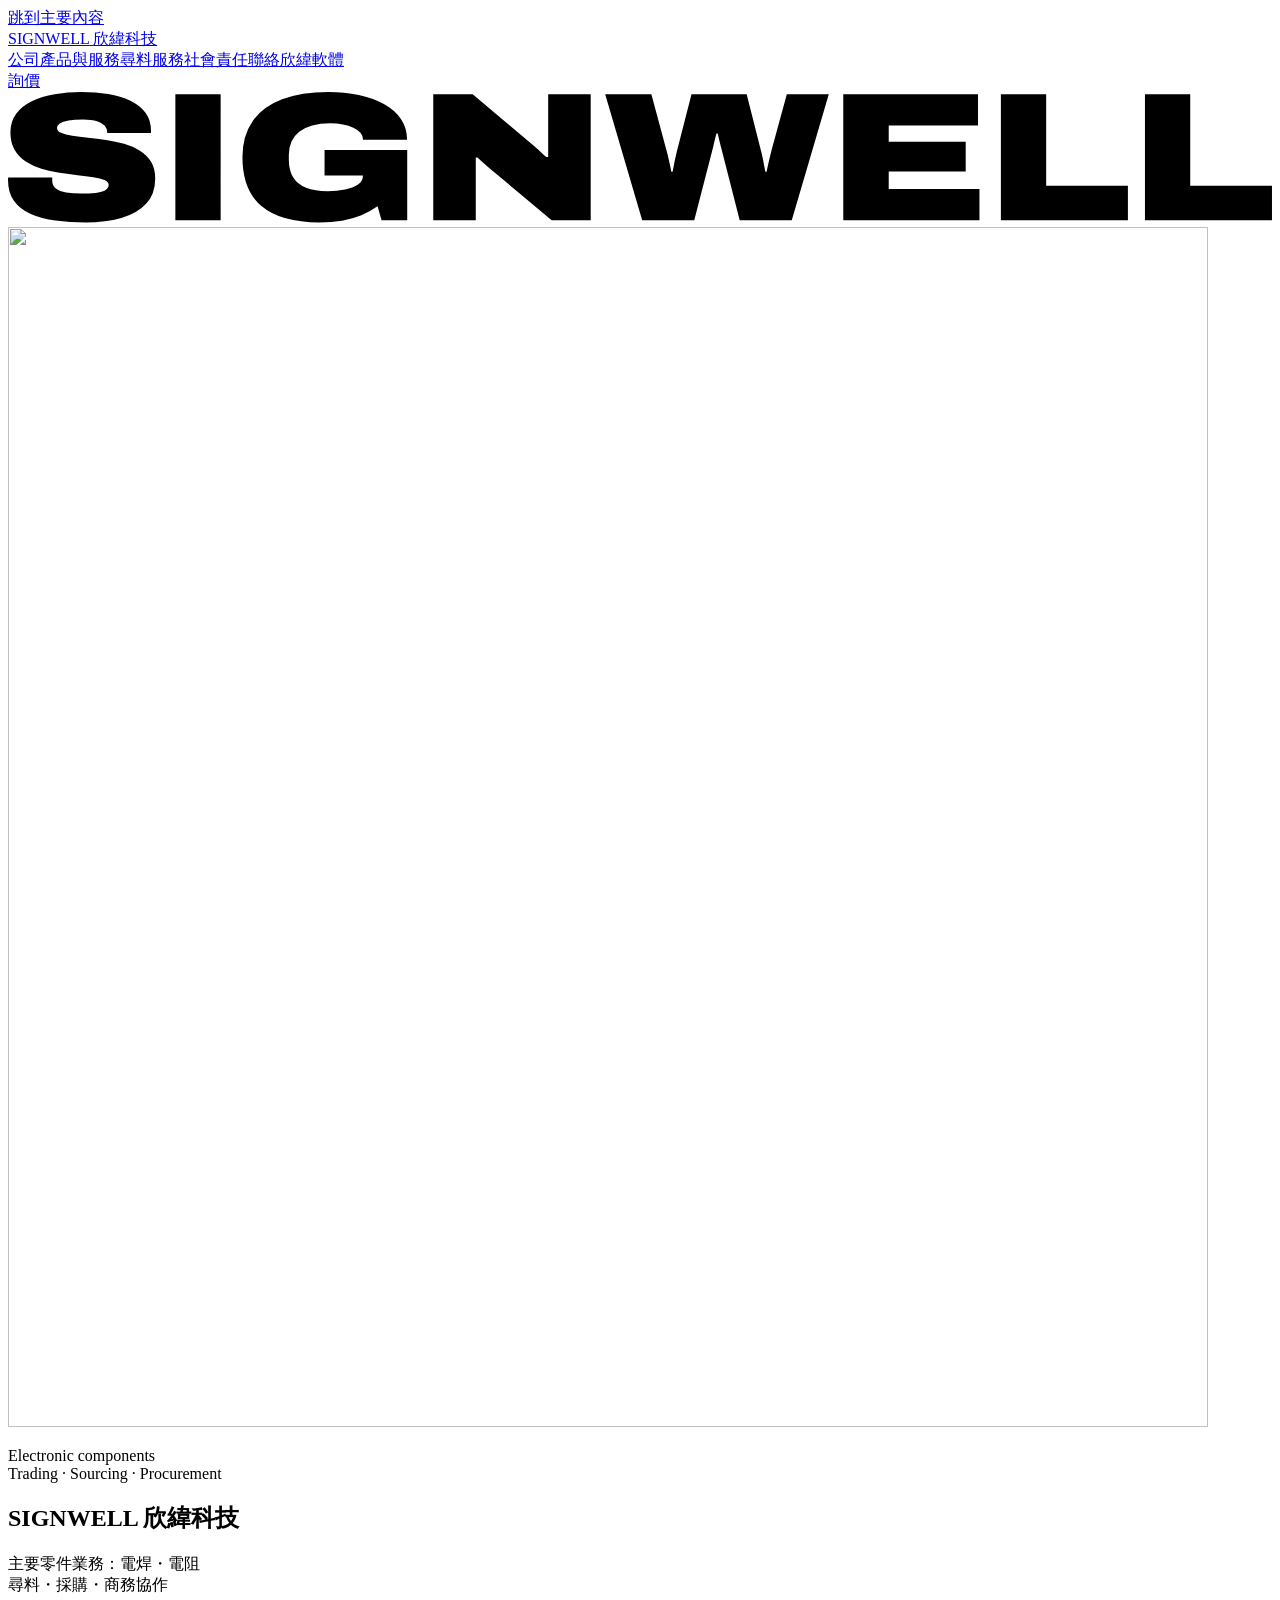
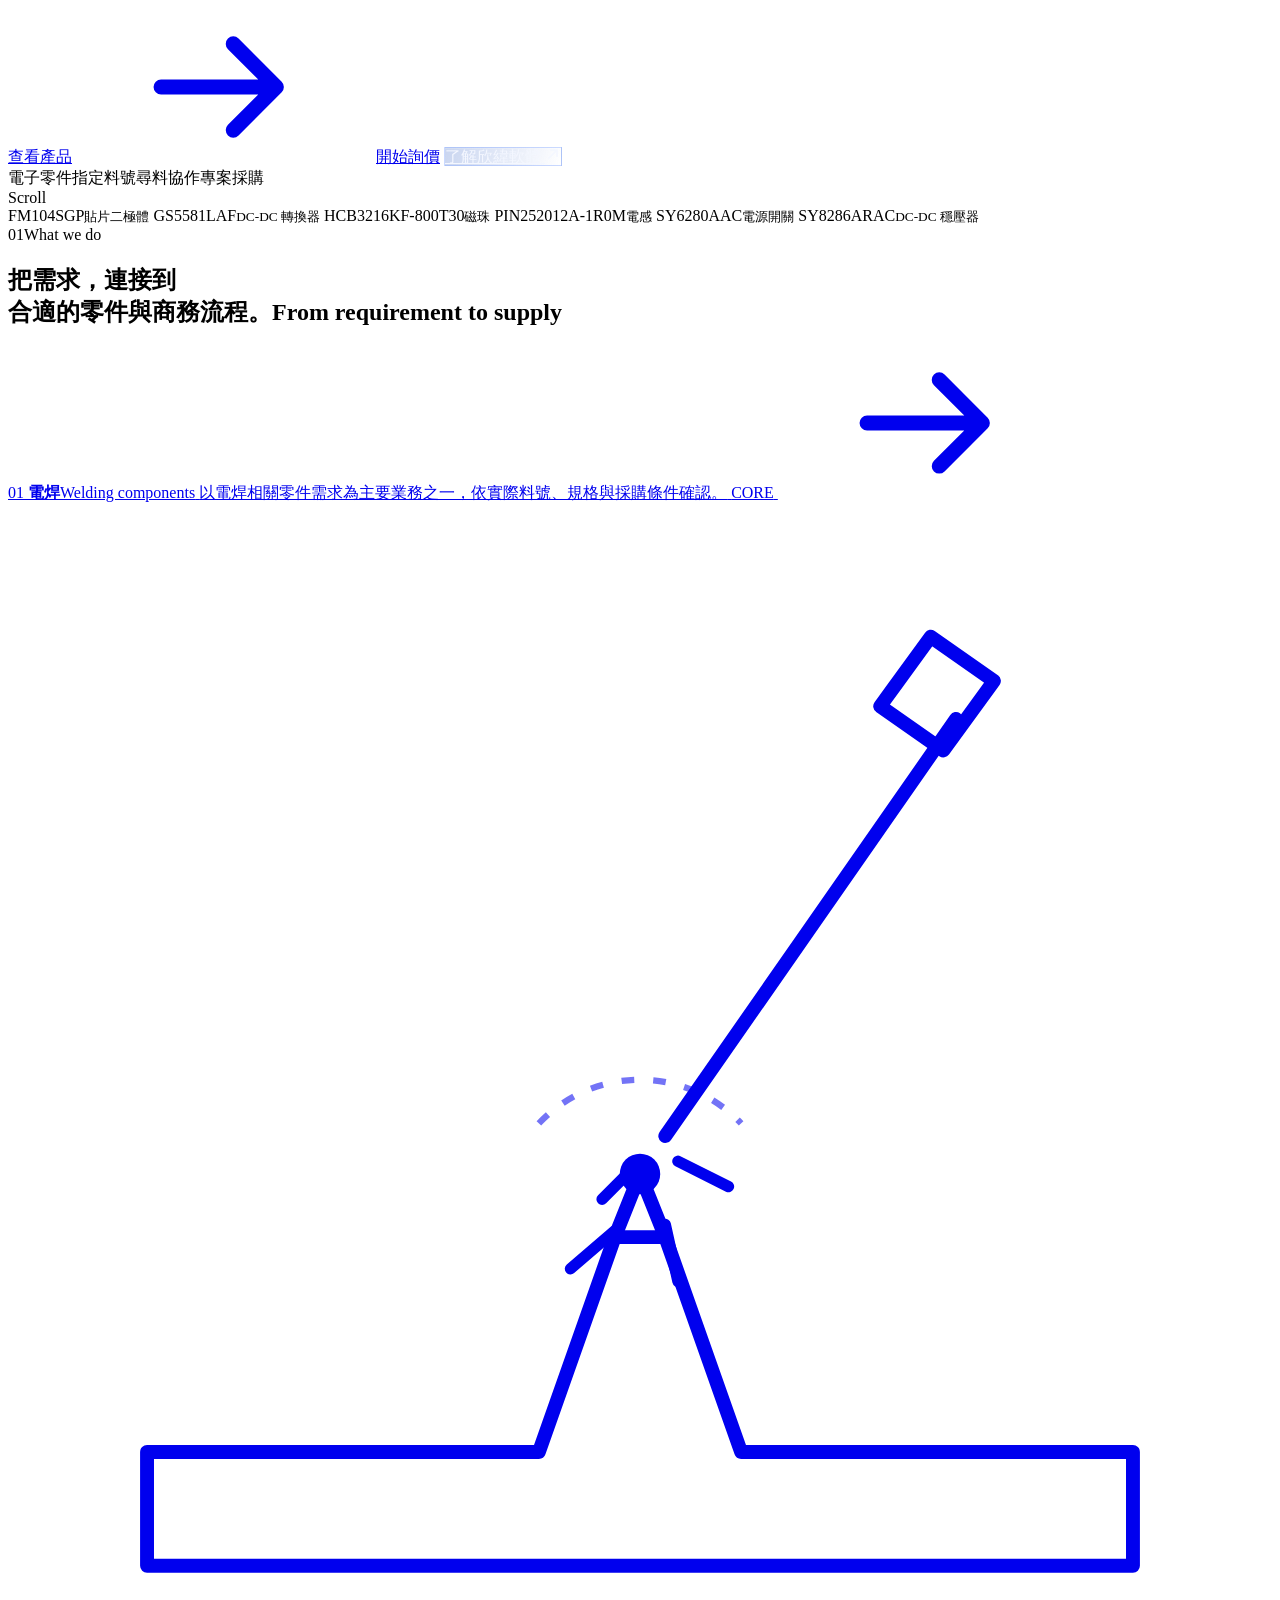
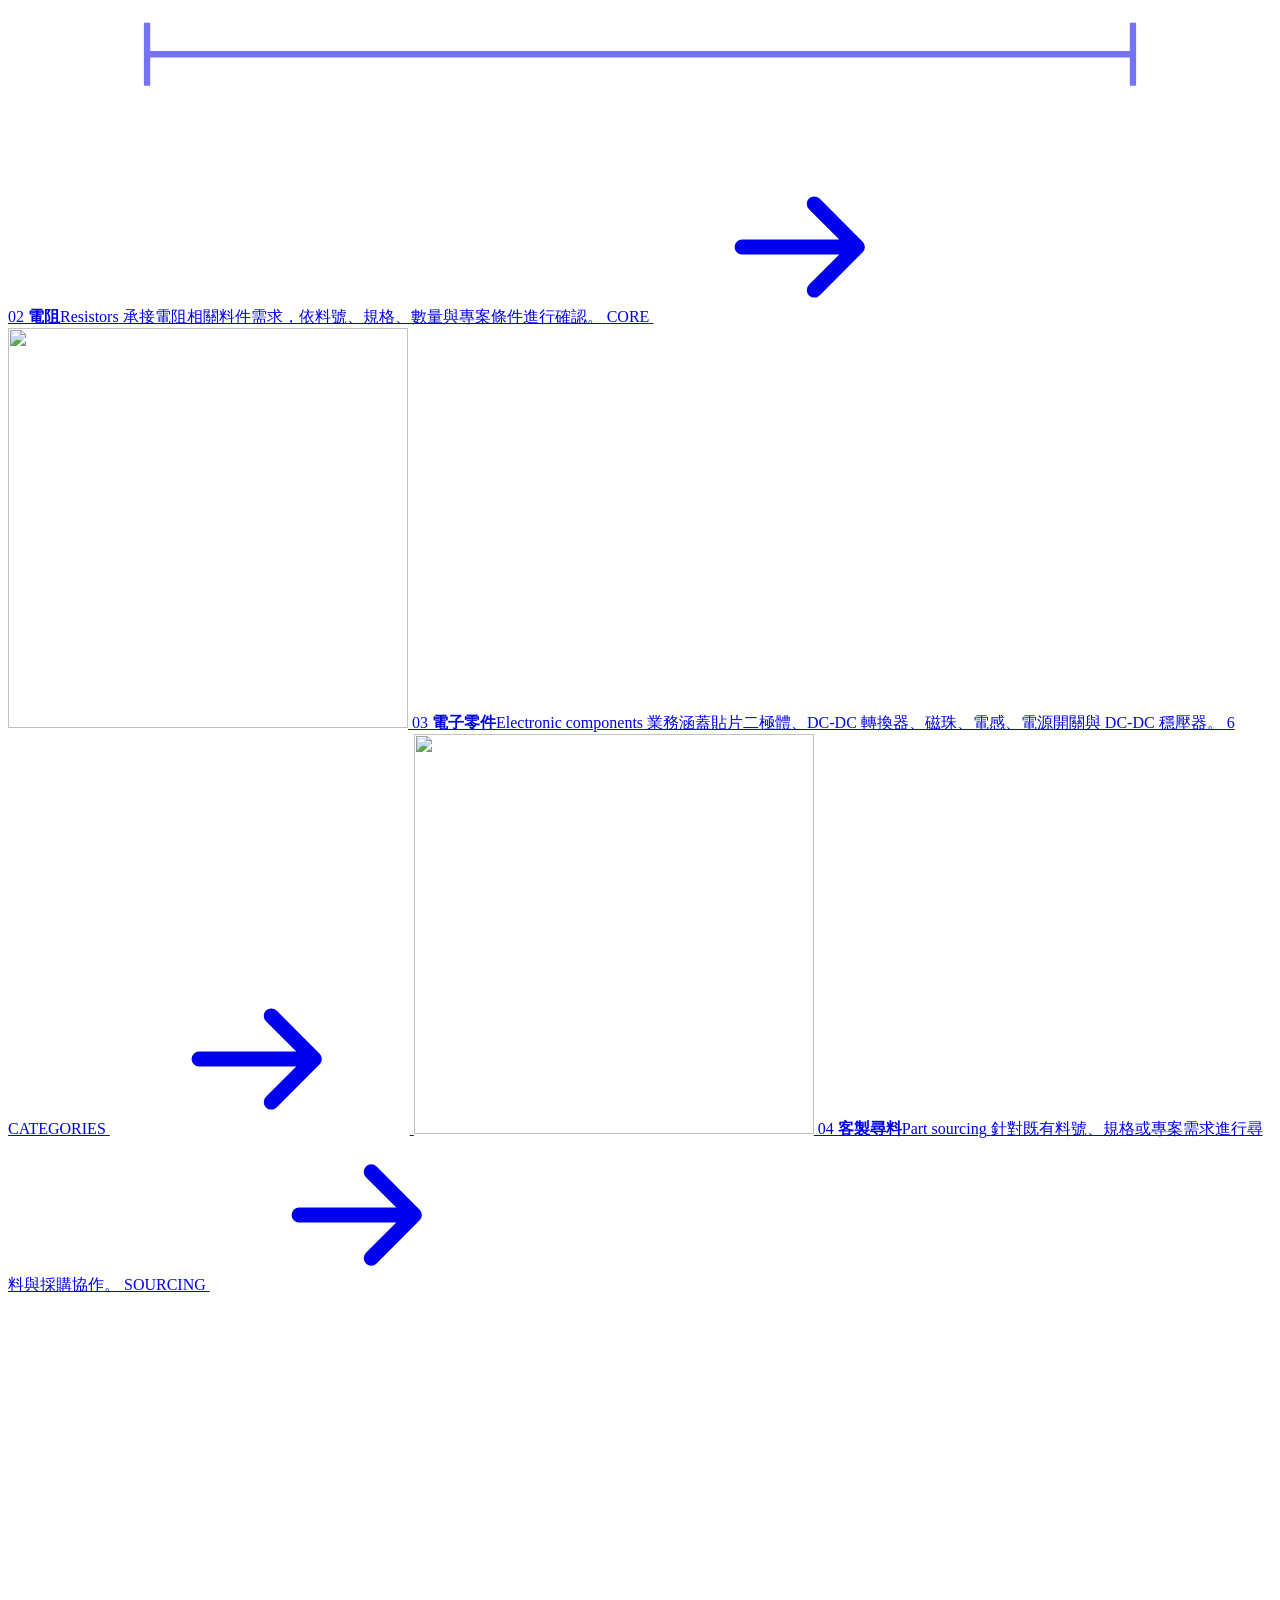
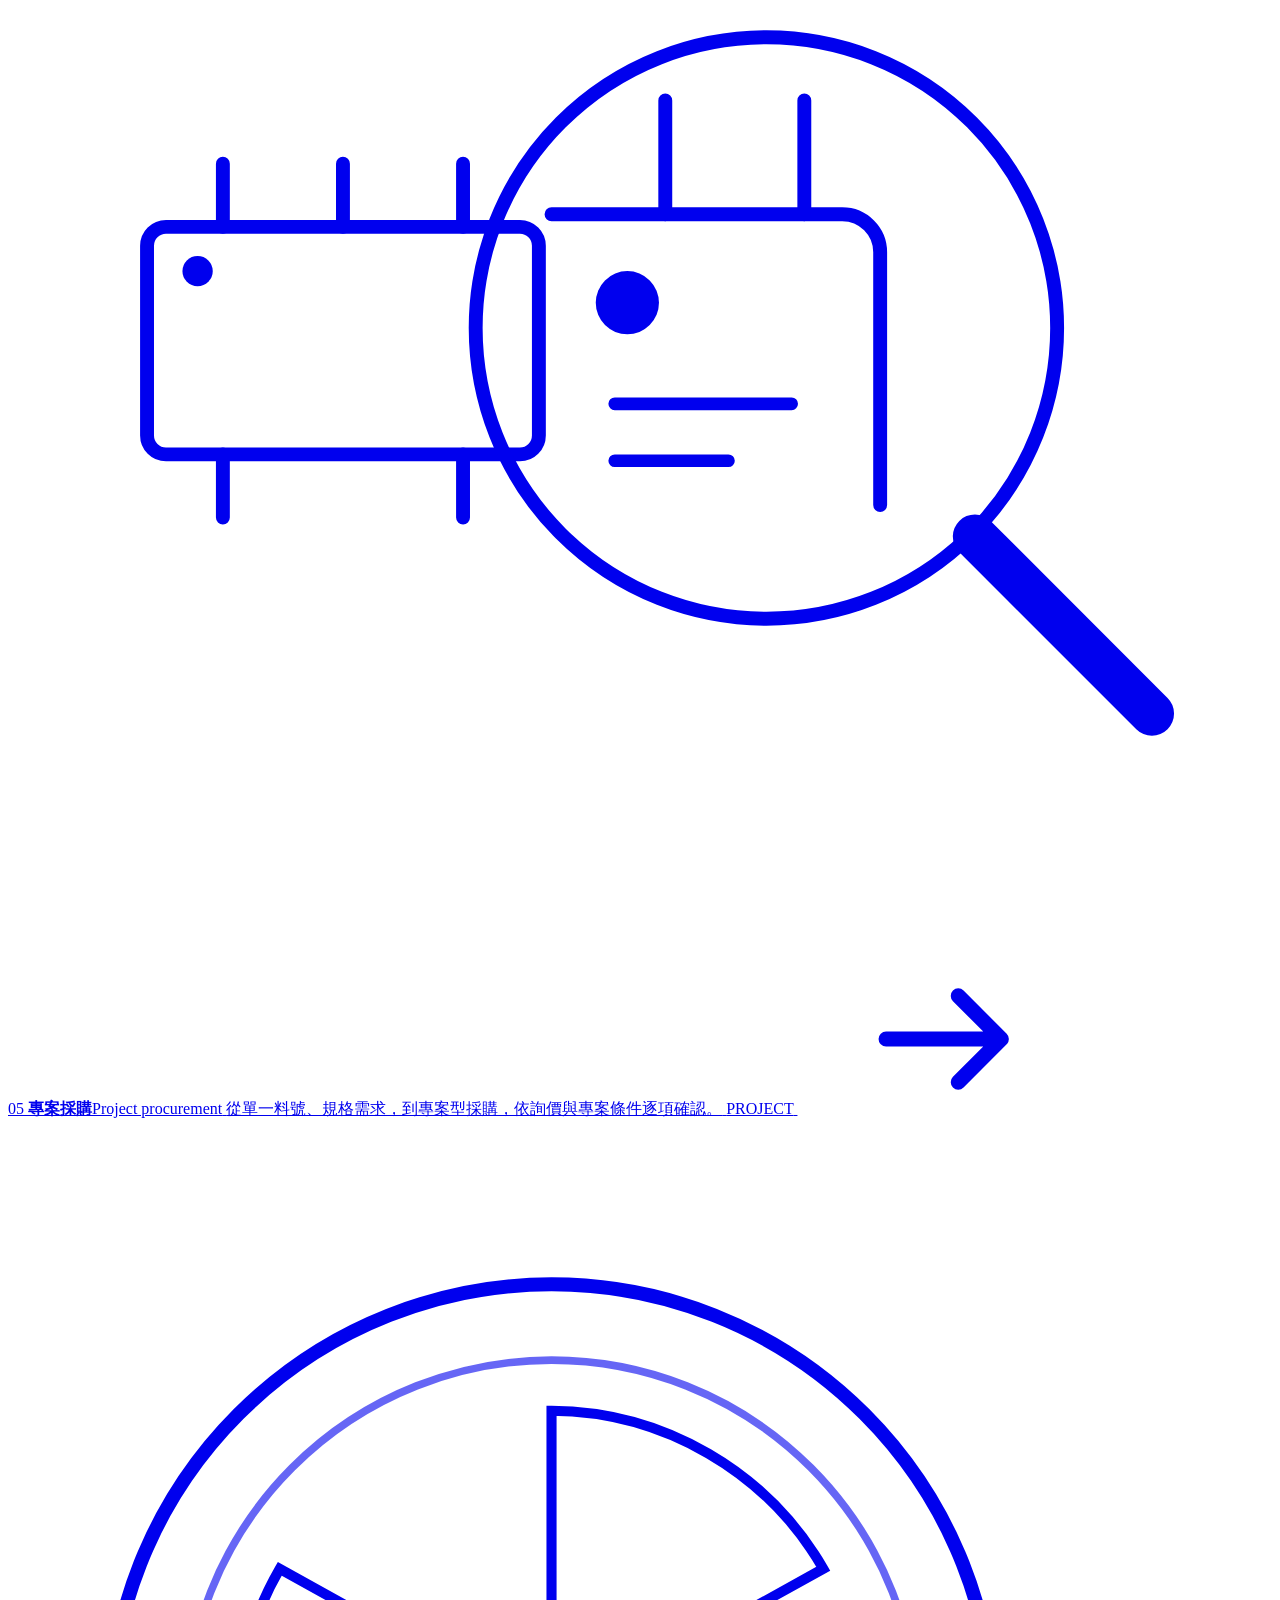
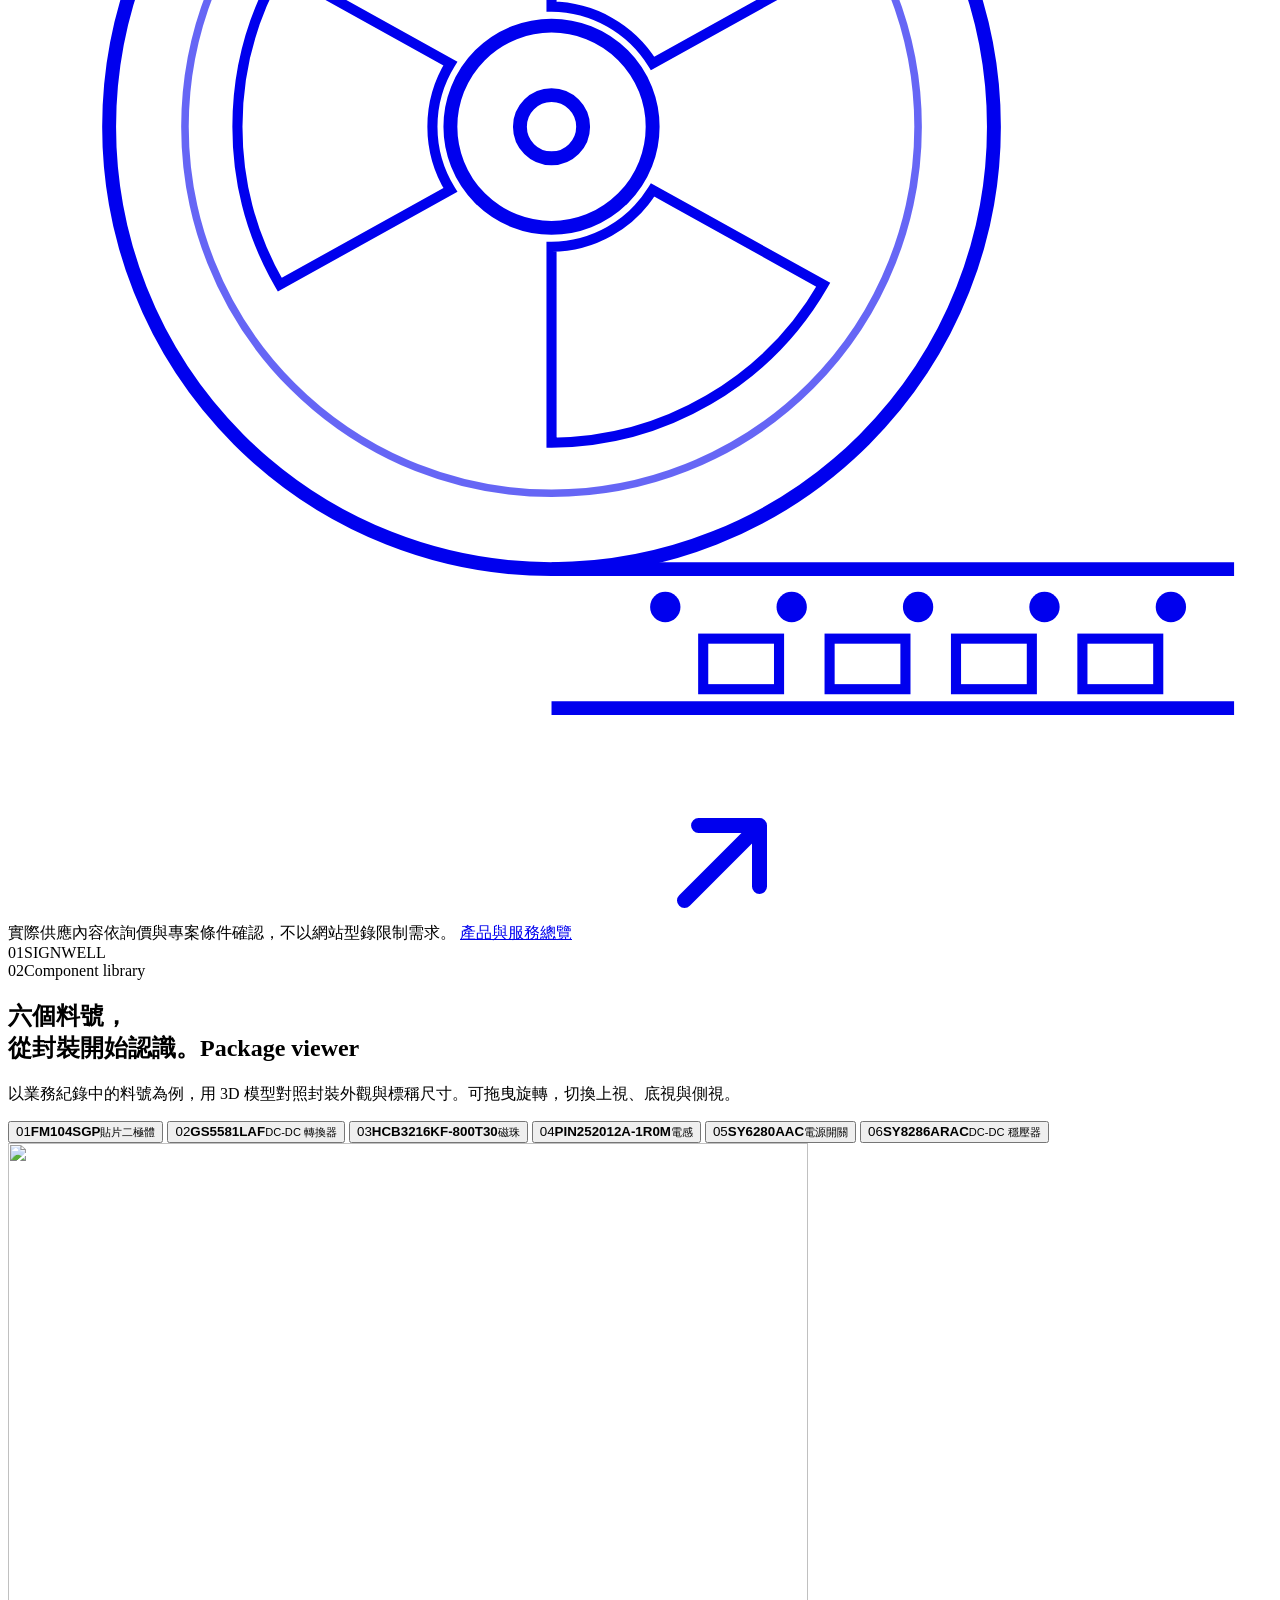
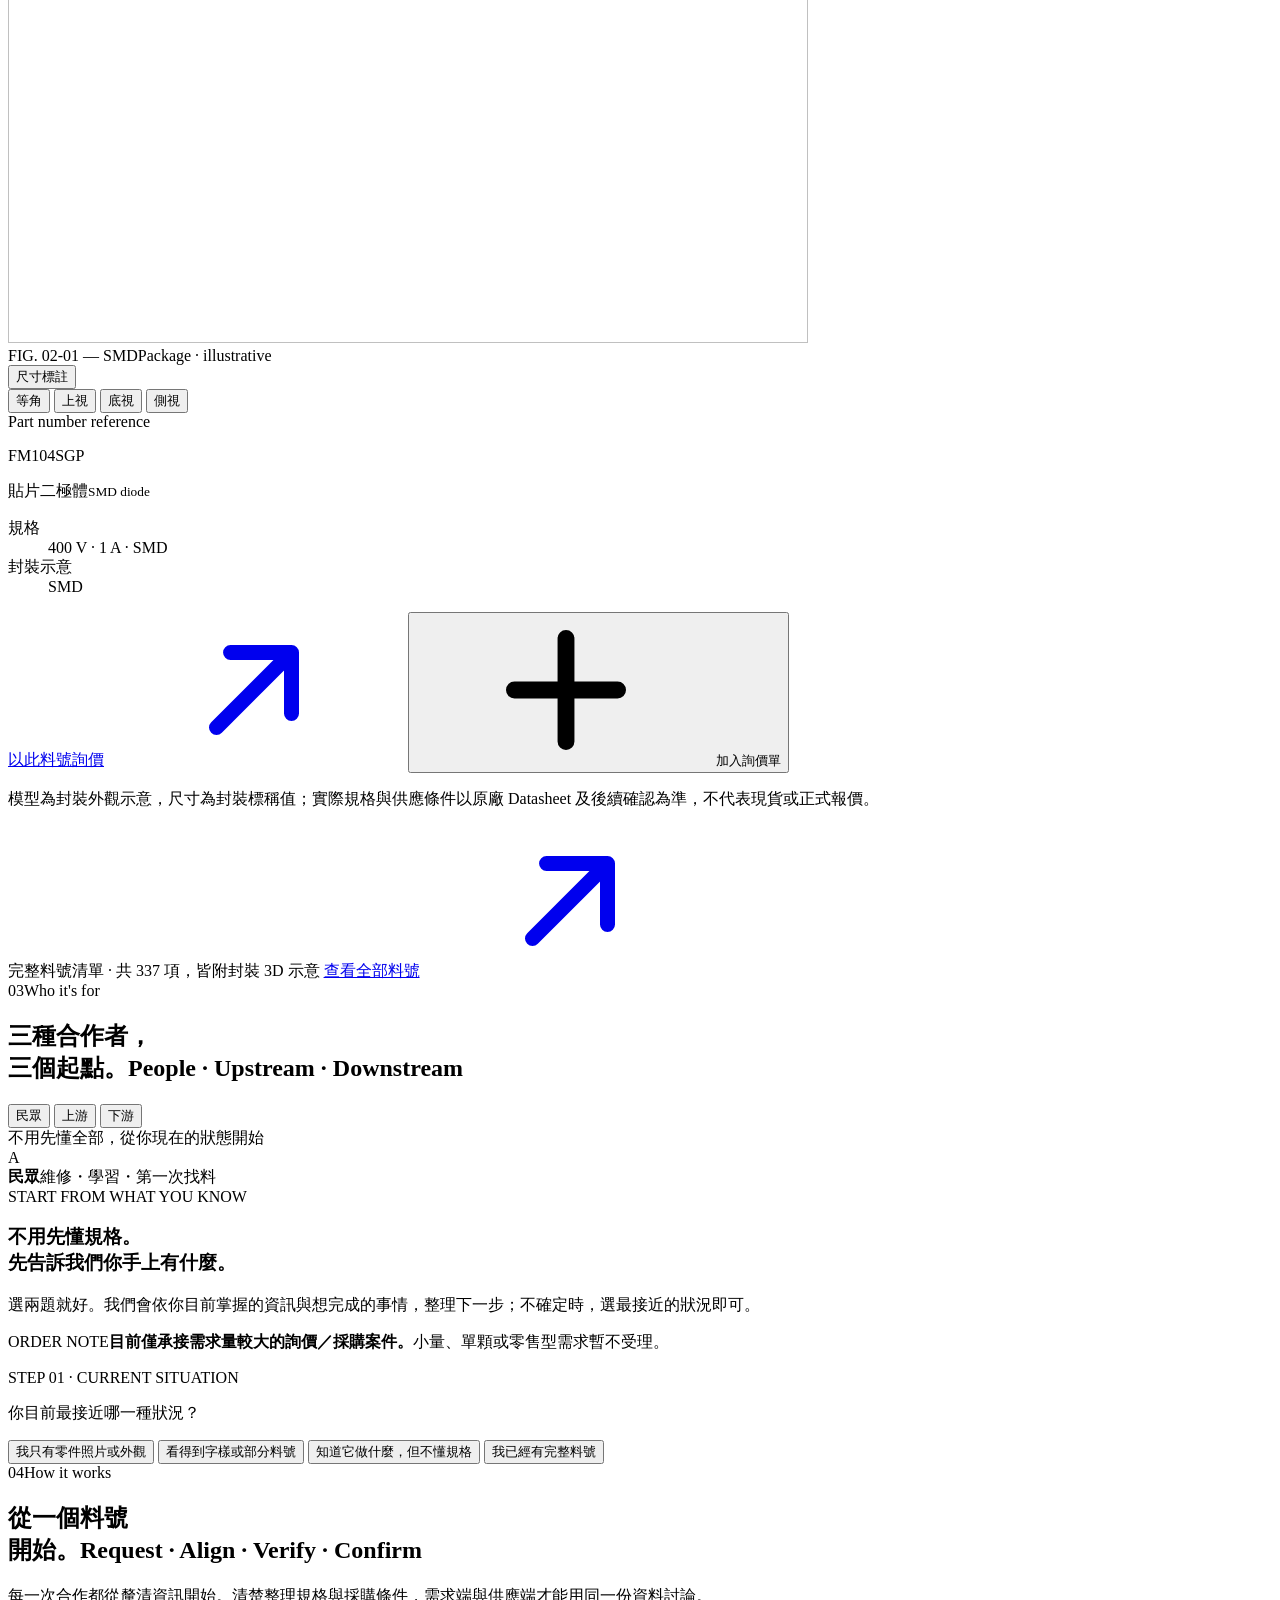
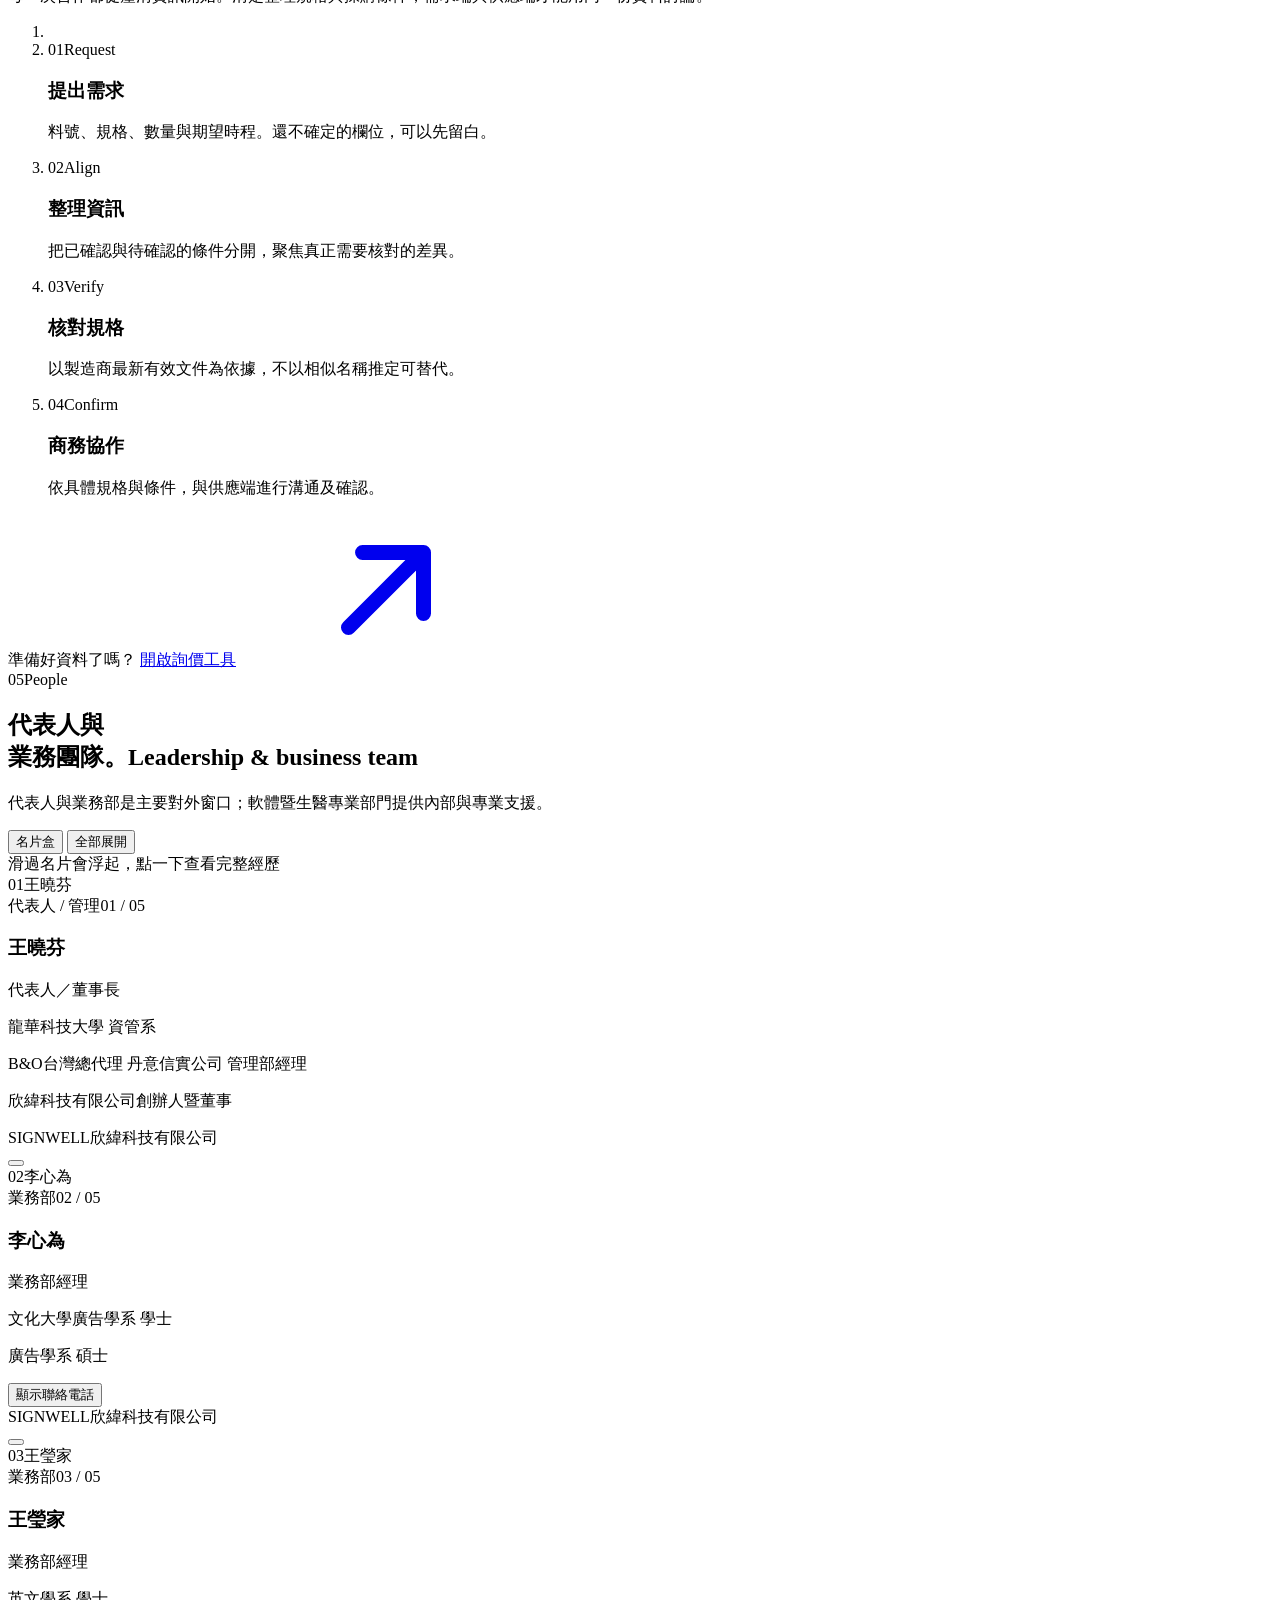
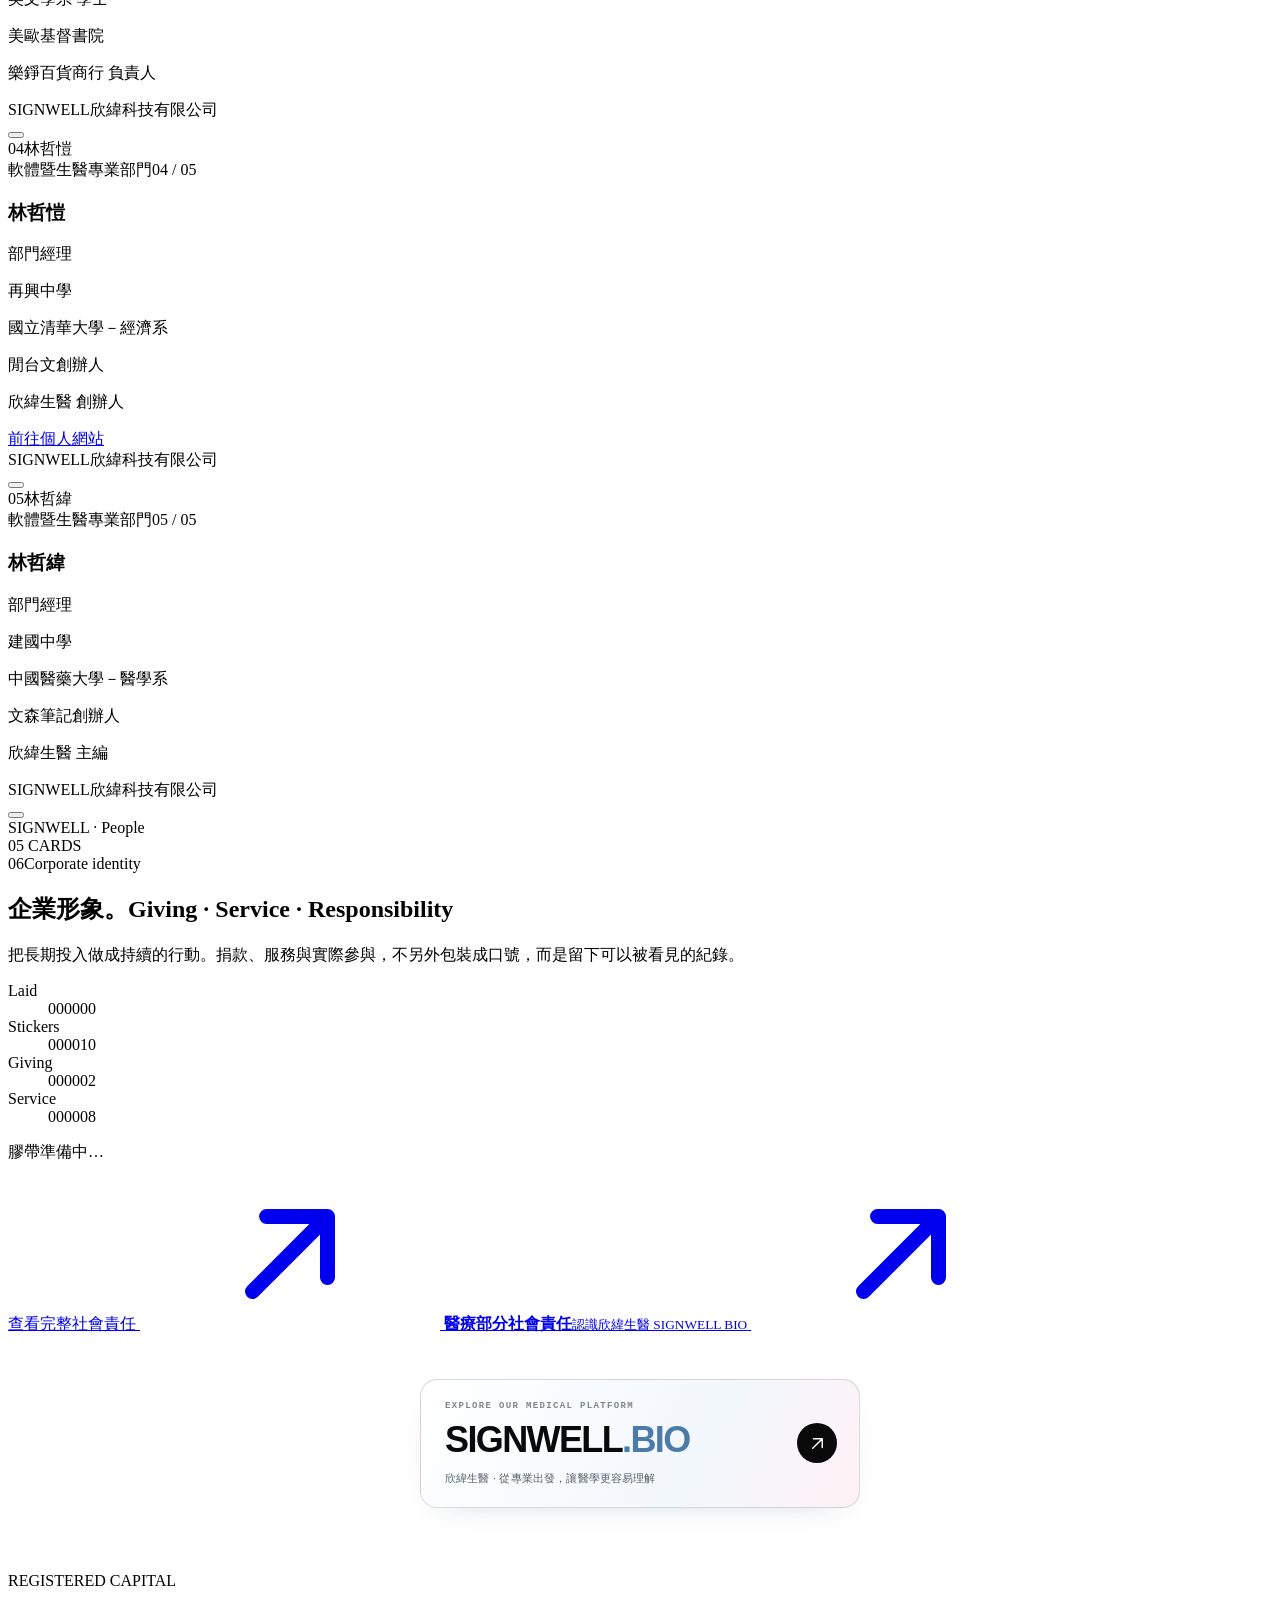
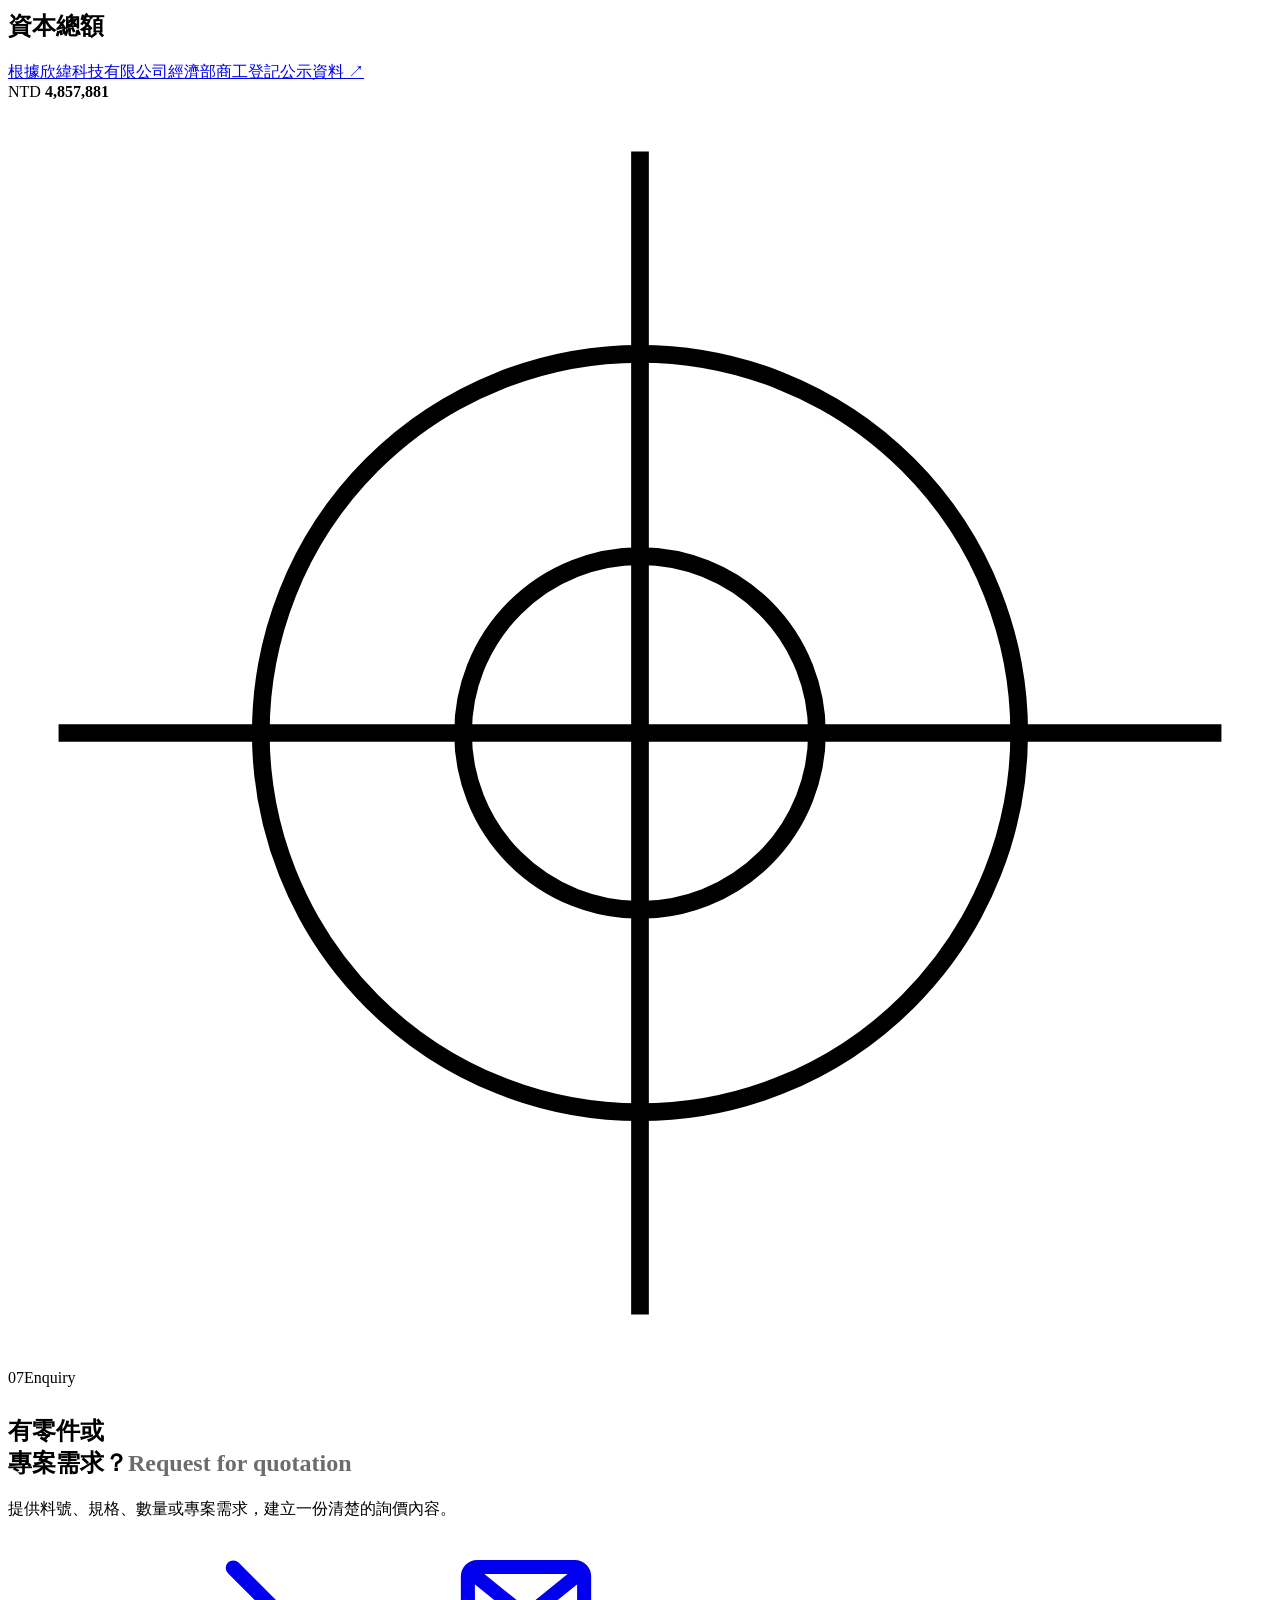
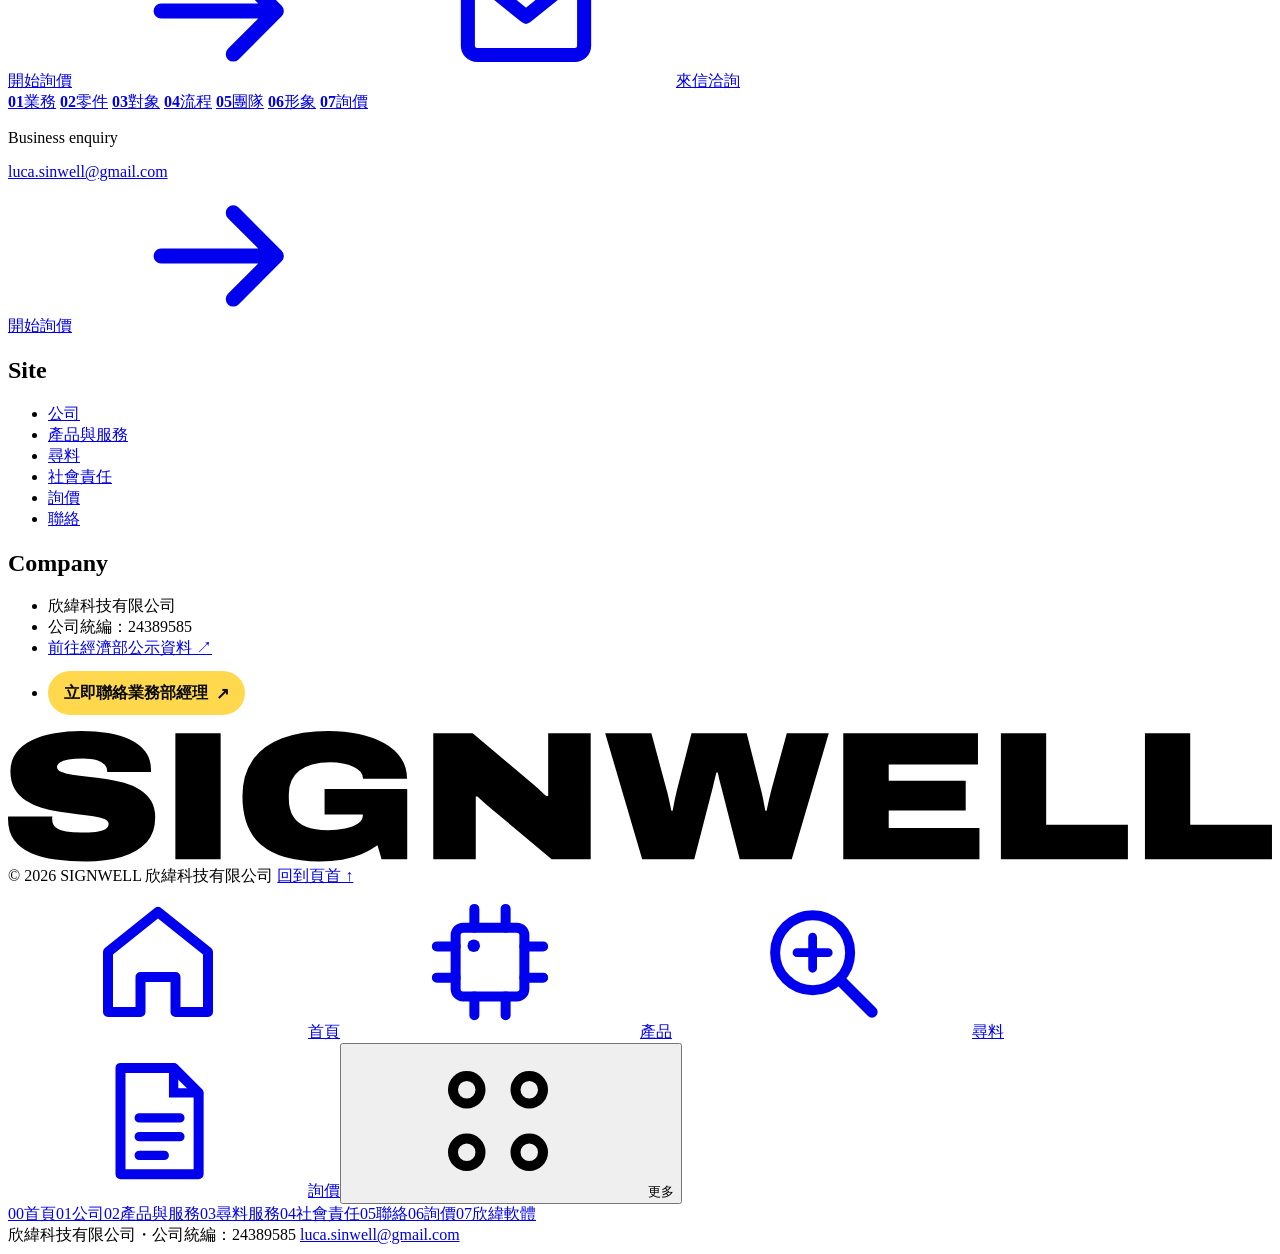
==== index.html @ b185df0b "Correct SIGNWELL.BIO portal container markup" ====
<!doctype html>
<html lang="zh-Hant" class="no-js">
<head>
<script>try{history.scrollRestoration="manual";var d=sessionStorage.getItem("sw-nav-enter"),c=sessionStorage.getItem("sw-nav-color");if(d){document.documentElement.dataset.navEnter=d;sessionStorage.removeItem("sw-nav-enter")}if(c){document.documentElement.style.setProperty("--sw-nav-color",c);document.documentElement.style.background=c;sessionStorage.removeItem("sw-nav-color")}}catch(e){}</script>
<style>html[data-nav-enter],html[data-nav-enter] body{background:var(--sw-nav-color)!important}</style>
<meta charset="utf-8">
<meta name="viewport" content="width=device-width,initial-scale=1,viewport-fit=cover">
<title>SIGNWELL 欣緯科技｜電子零件貿易・尋料・採購協作</title>
<meta name="description" content="欣緯科技 SIGNWELL — 電子零件貿易公司。主要零件業務為電焊與電阻，並提供電子零件尋料、指定料號與專案採購協作。">
<meta name="theme-color" content="#0a0a0b">
<meta name="format-detection" content="telephone=no">
<meta property="og:type" content="website">
<meta property="og:site_name" content="SIGNWELL 欣緯科技">
<meta property="og:title" content="SIGNWELL 欣緯科技｜電子零件貿易・尋料・採購協作">
<meta property="og:description" content="欣緯科技 SIGNWELL — 電子零件貿易公司。主要零件業務為電焊與電阻，並提供電子零件尋料、指定料號與專案採購協作。">
<meta property="og:locale" content="zh_TW">
<link rel="icon" href="assets/favicon.svg" type="image/svg+xml">
<link rel="preconnect" href="https://fonts.googleapis.com">
<link rel="preconnect" href="https://fonts.gstatic.com" crossorigin>
<link rel="stylesheet" href="https://fonts.googleapis.com/css2?family=Noto+Sans+TC:wght@400;500;700;900&amp;display=swap">
<link rel="preload" href="assets/fonts/archivo-var.woff" as="font" type="font/woff" crossorigin>
<link rel="stylesheet" href="assets/css/site.css?v=20261008-biointro1">
<script>document.documentElement.classList.replace('no-js','js')</script>
<script defer src="assets/js/app.js?v=20261008-rfq-bridge3"></script>
<script defer src="assets/js/belowfold.js?v=20261008-catalog1"></script>
<script defer src="assets/js/gpu-lifecycle.js?v=20261007-displayfix1"></script>
<script defer src="assets/js/service-tape.js?v=20261007-home-identity-capital5"></script>
<script type="application/ld+json">{"@context": "https://schema.org", "@type": "Organization", "name": "欣緯科技有限公司", "alternateName": "SIGNWELL", "email": "luca.sinwell@gmail.com", "taxID": "24389585", "sameAs": ["https://findbiz.nat.gov.tw/fts/company/24389585"]}</script>
<style id="software-entry-style">
body[data-page="home"] .hero-actions .btn--software{min-height:48px;gap:12px;border:1px solid rgba(136,171,255,.44);background:linear-gradient(110deg,rgba(45,92,196,.26),rgba(255,255,255,.075));color:#f4f7ff;box-shadow:inset 0 1px 0 rgba(255,255,255,.14);-webkit-backdrop-filter:blur(14px);backdrop-filter:blur(14px);transition:background .25s,border-color .25s,transform .25s}
body[data-page="home"] .hero-actions .btn--software:hover{background:rgba(58,102,209,.42);border-color:rgba(179,207,255,.8);transform:translateY(-2px)}
body[data-page="home"] .hero-actions .btn--software:focus-visible{outline:3px solid #ffd84d;outline-offset:3px}
body[data-page="home"] .hero-actions .btn--software .ico{height:16px;width:16px}
@media(max-width:860px){body[data-page="home"] .hero-actions{max-width:490px}body[data-page="home"] .hero-actions .btn--software{flex-basis:100%;justify-content:center}}
@media(prefers-reduced-motion:reduce){body[data-page="home"] .hero-actions .btn--software{transition:none}}
</style>

<style id="signwell-bio-portal-style">
/* SIGNWELL.BIO brand gateway in the open space above registered capital. */
#capital .capital-bio-portal{
  position:relative;z-index:2;
  display:flex;align-items:center;justify-content:space-between;gap:18px;
  box-sizing:border-box;width:min(440px,calc(100% - 36px));
  min-height:128px;margin:clamp(28px,3.6vw,44px) auto 0;
  padding:20px 22px 20px 24px;
  border:1px solid rgba(10,10,11,.14);border-radius:17px;
  background:linear-gradient(118deg,#fff 0%,#f2f7fc 65%,#fff1f5 100%);
  color:#0a0a0b;text-decoration:none;
  box-shadow:0 12px 35px -25px rgba(21,47,75,.34);
  transition:transform .24s ease,border-color .24s ease,box-shadow .24s ease;
}
#capital .capital-bio-copy{display:flex;min-width:0;flex-direction:column;align-items:flex-start}
#capital .capital-bio-kicker{
  font:600 9px/1.5 var(--f-mono,monospace);
  letter-spacing:.15em;color:#7d858f;
}
#capital .capital-bio-wordmark{
  display:block;margin-top:8px;
  font-family:var(--f-sans,Arial,sans-serif);
  font-size:clamp(26px,4.7vw,36px);font-stretch:125%;
  font-weight:900;line-height:1.08;letter-spacing:-.045em;white-space:nowrap;
}
#capital .capital-bio-wordmark span{color:#4d7ba9}
#capital .capital-bio-desc{
  display:block;margin-top:9px;
  font-family:var(--f-cn,sans-serif);font-size:11px;line-height:1.65;
  font-weight:500;letter-spacing:.015em;color:#57616b;
}
#capital .capital-bio-arrow{
  width:40px;height:40px;flex:0 0 40px;
  display:grid;place-items:center;
  background:#0a0a0b;color:#fff;border-radius:50%;
  transition:transform .24s ease,background .24s ease;
}
#capital .capital-bio-arrow svg{width:19px;height:19px}
#capital .capital-bio-portal:hover{transform:translateY(-2px);border-color:rgba(10,10,11,.38);box-shadow:0 18px 40px -28px rgba(21,47,75,.42)}
#capital .capital-bio-portal:hover .capital-bio-arrow{transform:translate(2px,-2px);background:#315f87}
#capital .capital-bio-portal:focus-visible{outline:3px solid #3d6bff;outline-offset:4px}
#capital .capital-band-grid{padding-top:clamp(45px,5vw,75px)}
@media(max-width:560px){
  #capital .capital-bio-portal{min-height:118px;margin-top:26px;padding:17px 16px 17px 18px;gap:9px}
  #capital .capital-bio-kicker{font-size:8px;letter-spacing:.1em}
  #capital .capital-bio-wordmark{font-size:clamp(25px,7.2vw,34px)}
  #capital .capital-bio-desc{font-size:10.5px}
  #capital .capital-bio-arrow{width:35px;height:35px;flex-basis:35px}
  #capital .capital-band-grid{padding-top:44px}
}
@media(prefers-reduced-motion:reduce){
  #capital .capital-bio-portal,#capital .capital-bio-arrow{transition:none}
}
</style>
</head>
<body data-page="home" id="top">
<svg width="0" height="0" style="position:absolute;overflow:hidden" aria-hidden="true" focusable="false">
<defs>
<symbol id="i-arrow" viewBox="0 0 16 16"><path d="M1.5 8h12.2M9.2 3.4 13.8 8l-4.6 4.6" fill="none" stroke="currentColor" stroke-width="1.6" stroke-linecap="round" stroke-linejoin="round"/></symbol>
<symbol id="i-ne" viewBox="0 0 16 16"><path d="M4 12 12 4M5.5 4H12v6.5" fill="none" stroke="currentColor" stroke-width="1.6" stroke-linecap="round" stroke-linejoin="round"/></symbol>
<symbol id="i-home" viewBox="0 0 24 24"><path d="M4 10.4 12 4l8 6.4V20h-5.2v-5.6H9.2V20H4z" fill="none" stroke="currentColor" stroke-width="1.6" stroke-linejoin="round"/></symbol>
<symbol id="i-chip" viewBox="0 0 24 24"><rect x="6.5" y="6.5" width="11" height="11" rx="1.2" fill="none" stroke="currentColor" stroke-width="1.6"/><circle cx="9.4" cy="9.4" r="1" fill="currentColor"/><path d="M9.5 3.5v3M14.5 3.5v3M9.5 17.5v3M14.5 17.5v3M3.5 9.5h3M3.5 14.5h3M17.5 9.5h3M17.5 14.5h3" stroke="currentColor" stroke-width="1.6" stroke-linecap="round"/></symbol>
<symbol id="i-loupe" viewBox="0 0 24 24"><circle cx="10.5" cy="10.5" r="6" fill="none" stroke="currentColor" stroke-width="1.6"/><path d="m15 15 5 5" stroke="currentColor" stroke-width="1.8" stroke-linecap="round"/><path d="M8 10.5h5M10.5 8v5" stroke="currentColor" stroke-width="1.4" stroke-linecap="round"/></symbol>
<symbol id="i-doc" viewBox="0 0 24 24"><path d="M6 3.5h8.5L18.5 7.5V20.5H6z" fill="none" stroke="currentColor" stroke-width="1.6" stroke-linejoin="round"/><path d="M14.5 3.5v4h4M9 11.5h6.5M9 14.5h6.5M9 17.5h4" fill="none" stroke="currentColor" stroke-width="1.5" stroke-linecap="round"/></symbol>
<symbol id="i-grid" viewBox="0 0 24 24"><circle cx="7" cy="7" r="2.2" fill="none" stroke="currentColor" stroke-width="1.6"/><circle cx="17" cy="7" r="2.2" fill="none" stroke="currentColor" stroke-width="1.6"/><circle cx="7" cy="17" r="2.2" fill="none" stroke="currentColor" stroke-width="1.6"/><circle cx="17" cy="17" r="2.2" fill="none" stroke="currentColor" stroke-width="1.6"/></symbol>
<symbol id="i-close" viewBox="0 0 16 16"><path d="m3 3 10 10M13 3 3 13" stroke="currentColor" stroke-width="1.8" stroke-linecap="round"/></symbol>
<symbol id="i-plus" viewBox="0 0 16 16"><path d="M8 2.5v11M2.5 8h11" stroke="currentColor" stroke-width="1.8" stroke-linecap="round"/></symbol>
<symbol id="i-check" viewBox="0 0 16 16"><path d="m2.8 8.4 3.4 3.3 7-7.4" fill="none" stroke="currentColor" stroke-width="1.9" stroke-linecap="round" stroke-linejoin="round"/></symbol>
<symbol id="i-copy" viewBox="0 0 16 16"><rect x="5" y="5" width="8.5" height="8.5" rx="1" fill="none" stroke="currentColor" stroke-width="1.5"/><path d="M3 10.5V3.2c0-.4.3-.7.7-.7H11" fill="none" stroke="currentColor" stroke-width="1.5" stroke-linecap="round"/></symbol>
<symbol id="i-mail" viewBox="0 0 16 16"><rect x="1.8" y="3.3" width="12.4" height="9.4" rx="1" fill="none" stroke="currentColor" stroke-width="1.5"/><path d="m2.3 4 5.7 4.6L13.7 4" fill="none" stroke="currentColor" stroke-width="1.5" stroke-linejoin="round"/></symbol>
<symbol id="i-drag" viewBox="0 0 16 16"><path d="M8 1.8v12.4M1.8 8h12.4M5.6 3.8 8 1.4l2.4 2.4M5.6 12.2 8 14.6l2.4-2.4M3.8 5.6 1.4 8l2.4 2.4M12.2 5.6 14.6 8l-2.4 2.4" fill="none" stroke="currentColor" stroke-width="1.3" stroke-linecap="round" stroke-linejoin="round"/></symbol>
<symbol id="i-trash" viewBox="0 0 16 16"><path d="M3 4.5h10M6.5 4.5V3h3v1.5M4.5 4.5l.6 8.6c0 .5.4.9.9.9h4c.5 0 .9-.4.9-.9l.6-8.6" fill="none" stroke="currentColor" stroke-width="1.4" stroke-linecap="round" stroke-linejoin="round"/></symbol>
<symbol id="i-cube" viewBox="0 0 16 16"><path d="M8 1.6 14 4.8v6.4L8 14.4 2 11.2V4.8zM2 4.8l6 3.2 6-3.2M8 8v6.4" fill="none" stroke="currentColor" stroke-width="1.35" stroke-linejoin="round"/></symbol>
</defs>
</svg>
<a class="skip-link" href="#main">跳到主要內容</a>
<header class="site-header" data-header data-tone="dark">
  <a class="brand" href="index.html" aria-label="SIGNWELL 欣緯科技 首頁">
    <span class="brand-mark" aria-hidden="true"></span>
    <span class="brand-word">SIGNWELL</span>
    <span class="brand-cn">欣緯科技</span>
  </a>
  <nav class="nav-glass seg lg" aria-label="主要導覽" data-seg="nav">
    <a class="seg-item" href="company.html" data-seg-item>公司</a><a class="seg-item" href="products.html" data-seg-item>產品與服務</a><a class="seg-item" href="sourcing.html" data-seg-item>尋料服務</a><a class="seg-item" href="social-responsibility.html" data-seg-item>社會責任</a><a class="seg-item" href="contact.html" data-seg-item>聯絡</a><a class="seg-item" href="software.html?v=20261009-faq-compact" data-seg-item>欣緯軟體</a>
  </nav>
  <div class="header-actions">
    <a class="cta-rfq" href="rfq.html">詢價<span class="count-badge" data-rfq-count data-empty="true" aria-label="詢價單項目數"></span></a>
  </div>
</header>
<svg width="0" height="0" style="position:absolute;overflow:hidden" aria-hidden="true" focusable="false">
  <defs>
    <symbol id="art-weld" viewBox="0 0 200 200">
      <g fill="none" stroke="currentColor" stroke-width="2.2" stroke-linejoin="round" stroke-linecap="round">
        <path d="M22 150h62l12-34h8l12 34h62v18H22z"/>
        <path d="M96 116l4-10 4 10"/>
        <path d="M150 34l-46 66"/>
        <path d="M156 28l-10 -7-8 11 10 7z"/>
        <path d="M100 104l-6 6m12-6 8 4m-10 6 2 9m-10-8-7 6" stroke-width="1.8"/>
      </g>
      <g fill="none" stroke="currentColor" stroke-width="1" opacity=".55">
        <path d="M22 182h156M22 177v10M178 177v10"/>
        <path d="M84 98a22 22 0 0 1 32 0" stroke-dasharray="2 3"/>
      </g>
      <circle cx="100" cy="106" r="3.2" fill="currentColor"/>
    </symbol>
    <symbol id="art-loupe" viewBox="0 0 200 200">
      <g fill="none" stroke="currentColor" stroke-width="2.2" stroke-linejoin="round" stroke-linecap="round">
        <rect x="22" y="84" width="62" height="36" rx="3"/>
        <path d="M34 84v-10M53 84v-10M72 84v-10M34 120v10M72 120v10"/>
        <circle cx="120" cy="100" r="46"/>
        <path d="M153 133l28 28" stroke-width="7"/>
        <path d="M86 82h46a6 6 0 0 1 6 6v40"/>
        <path d="M104 82V64M126 82V64"/>
      </g>
      <circle cx="30" cy="91" r="2.4" fill="currentColor"/>
      <circle cx="98" cy="96" r="5" fill="currentColor"/>
      <path d="M96 112h28M96 121h18" stroke="currentColor" stroke-width="2" stroke-linecap="round"/>
    </symbol>
    <symbol id="art-reel" viewBox="0 0 200 200">
      <g fill="none" stroke="currentColor" stroke-width="2.2">
        <circle cx="86" cy="96" r="70"/>
        <circle cx="86" cy="96" r="58" stroke-width="1.2" opacity=".6"/>
        <circle cx="86" cy="96" r="16"/>
        <circle cx="86" cy="96" r="5"/>
        <path d="M86 46a50 50 0 0 1 43 25l-27 15a19 19 0 0 0-16-9z" stroke-width="1.6"/>
        <path d="M43 121a50 50 0 0 1 0-50l27 15a19 19 0 0 0 0 20z" stroke-width="1.6"/>
        <path d="M129 121a50 50 0 0 1-43 25v-31a19 19 0 0 0 16-9z" stroke-width="1.6"/>
        <path d="M86 166h108M86 188h108"/>
      </g>
      <g fill="currentColor">
        <circle cx="104" cy="172" r="2.4"/><circle cx="124" cy="172" r="2.4"/><circle cx="144" cy="172" r="2.4"/><circle cx="164" cy="172" r="2.4"/><circle cx="184" cy="172" r="2.4"/>
      </g>
      <g fill="none" stroke="currentColor" stroke-width="1.6">
        <rect x="110" y="177" width="12" height="8"/><rect x="130" y="177" width="12" height="8"/><rect x="150" y="177" width="12" height="8"/><rect x="170" y="177" width="12" height="8"/>
      </g>
    </symbol>
  </defs>
</svg>

<main id="main">

<!-- ============================== HERO ============================== -->
<section class="hero" data-tone="dark" aria-labelledby="hero-title">
  <div class="hero-stage" data-hero3d>
    <svg class="hero-wordmark" viewBox="43 -700 6896 712" aria-hidden="true" focusable="false"><path d="M468 12Q379 12 302.0 1.5Q225 -9 167.0 -34.5Q109 -60 76.0 -105.5Q43 -151 43 -220Q43 -222 43.0 -225.5Q43 -229 44 -233H285Q284 -229 284.0 -225.5Q284 -222 284 -219Q284 -189 304.0 -173.0Q324 -157 360.0 -151.5Q396 -146 443 -146Q462 -146 482.5 -146.5Q503 -147 522.5 -149.5Q542 -152 557.5 -157.0Q573 -162 582.5 -170.5Q592 -179 592 -192Q592 -210 569.5 -220.0Q547 -230 508.5 -235.5Q470 -241 422.5 -246.0Q375 -251 324.0 -259.0Q273 -267 225.5 -281.5Q178 -296 139.5 -321.0Q101 -346 78.5 -385.0Q56 -424 56 -480Q56 -540 87.5 -582.0Q119 -624 173.0 -650.0Q227 -676 297.0 -688.0Q367 -700 443 -700Q521 -700 589.5 -688.5Q658 -677 710.5 -652.0Q763 -627 793.0 -586.5Q823 -546 823 -488V-476H584V-480Q584 -500 571.0 -515.5Q558 -531 529.0 -540.5Q500 -550 453 -550Q405 -550 373.0 -544.0Q341 -538 325.5 -527.5Q310 -517 310 -505Q310 -487 332.5 -477.0Q355 -467 393.5 -461.5Q432 -456 479.5 -451.0Q527 -446 578.0 -438.5Q629 -431 676.5 -417.5Q724 -404 762.5 -380.0Q801 -356 823.5 -319.0Q846 -282 846 -228Q846 -143 796.5 -90.0Q747 -37 661.5 -12.5Q576 12 468 12Z M956.0 0V-688H1203.0V0Z M1741.0 12Q1532.0 12 1427.0 -76.0Q1322.0 -164 1322.0 -344Q1322.0 -462 1377.5 -541.0Q1433.0 -620 1538.0 -660.0Q1643.0 -700 1791.0 -700Q1879.0 -700 1956.5 -683.5Q2034.0 -667 2093.5 -634.5Q2153.0 -602 2186.5 -553.0Q2220.0 -504 2220.0 -439H1980.0Q1980.0 -460 1966.0 -477.0Q1952.0 -494 1927.0 -505.5Q1902.0 -517 1870.0 -523.0Q1838.0 -529 1802.0 -529Q1745.0 -529 1702.5 -517.5Q1660.0 -506 1631.5 -483.5Q1603.0 -461 1589.0 -429.0Q1575.0 -397 1575.0 -356V-332Q1575.0 -273 1598.5 -234.5Q1622.0 -196 1669.0 -177.5Q1716.0 -159 1787.0 -159Q1838.0 -159 1882.0 -168.0Q1926.0 -177 1952.5 -195.5Q1979.0 -214 1979.0 -240V-244H1770.0V-384H2221.0V0H2081.0L2059.0 -76Q2019.0 -47 1971.0 -27.0Q1923.0 -7 1866.0 2.5Q1809.0 12 1741.0 12Z M2363.0 0V-688H2578.0L2918.0 -401Q2924.0 -396 2935.0 -386.0Q2946.0 -376 2958.0 -365.0Q2970.0 -354 2980.0 -345H2990.0Q2990.0 -359 2990.0 -382.5Q2990.0 -406 2990.0 -428V-688H3222.0V0H3009.0L2686.0 -271Q2665.0 -288 2641.5 -309.0Q2618.0 -330 2604.0 -343H2595.0Q2595.0 -329 2595.0 -303.5Q2595.0 -278 2595.0 -252V0Z M3503.0 0 3301.0 -688H3553.0L3635.0 -383Q3642.0 -359 3647.0 -336.0Q3652.0 -313 3656.0 -294.5Q3660.0 -276 3662.0 -265H3669.0Q3671.0 -276 3674.0 -291.0Q3677.0 -306 3680.0 -322.0Q3683.0 -338 3687.0 -354.0Q3691.0 -370 3694.0 -383L3772.0 -688H4073.0L4150.0 -383Q4155.0 -365 4159.5 -343.5Q4164.0 -322 4168.0 -301.0Q4172.0 -280 4175.0 -265H4182.0Q4184.0 -277 4187.5 -292.0Q4191.0 -307 4194.5 -323.0Q4198.0 -339 4202.0 -354.5Q4206.0 -370 4209.0 -383L4292.0 -688H4521.0L4319.0 0H4035.0L3936.0 -387Q3932.0 -404 3927.5 -421.0Q3923.0 -438 3920.0 -452.0Q3917.0 -466 3915.0 -474H3908.0Q3905.0 -462 3901.0 -446.0Q3897.0 -430 3893.5 -414.5Q3890.0 -399 3887.0 -387L3787.0 0Z M4600.0 0V-688H5335.0V-517H4848.0V-428H5268.0V-266H4848.0V-171H5343.0V0Z M5460.0 0V-688H5707.0V-189H6153.0V0Z M6246.0 0V-688H6493.0V-189H6939.0V0Z"/></svg>
    <img class="hero-fallback" src="assets/img/hero-wire.svg" alt="" width="1200" height="1200" loading="eager" decoding="async">
  </div>
  <div class="hero-ui wrap">
    <div class="hero-meta">
      <p class="hero-meta-r label">Electronic components<br>Trading · Sourcing · Procurement</p>
    </div>
    <div></div>
    <div>
      <div class="hero-bottom">
        <h1 class="hero-title rv" id="hero-title"><span class="sr-only">SIGNWELL </span>欣緯科技</h1>
        <div class="hero-side">
          <p class="hero-lead rv" style="--d:1">主要零件業務：電焊・電阻<br>尋料・採購・商務協作</p>
          <div class="hero-actions rv" style="--d:2">
            <a class="btn btn--yellow" href="products.html">查看產品<svg class="ico" aria-hidden="true"><use href="#i-arrow"/></svg></a>
            <a class="btn btn--glass lg" href="rfq.html">開始詢價</a>
            <a class="btn btn--software" href="software.html?v=20261009-faq-compact" aria-label="了解欣緯軟體，探索部門作品及互動介紹">了解欣緯軟體 <svg class="ico" aria-hidden="true"><use href="#i-ne"/></svg></a>
          </div>
        </div>
      </div>
      <div class="hero-foot rv" style="--d:3">
        <div class="hero-caps" aria-label="主要能力">
          <span class="tag">電子零件</span><span class="tag">指定料號</span><span class="tag">尋料協作</span><span class="tag">專案採購</span>
        </div>
        <span class="scroll-cue label"><i aria-hidden="true"></i>Scroll</span>
      </div>
    </div>
  </div>
</section>

<div class="tape" aria-hidden="true" data-tone="light" data-surface="yellow">
  <div class="tape-track" data-tape>
    <span class="pocket"><span class="mono">FM104SGP</span><small>貼片二極體</small></span>
    <span class="pocket"><span class="mono">GS5581LAF</span><small>DC-DC 轉換器</small></span>
    <span class="pocket"><span class="mono">HCB3216KF-800T30</span><small>磁珠</small></span>
    <span class="pocket"><span class="mono">PIN252012A-1R0M</span><small>電感</small></span>
    <span class="pocket"><span class="mono">SY6280AAC</span><small>電源開關</small></span>
    <span class="pocket"><span class="mono">SY8286ARAC</span><small>DC-DC 穩壓器</small></span>
  </div>
</div>

<!-- ============================== 01 BUSINESS ============================== -->
<section class="section s-paper" id="business" data-tone="light" data-rail="01" data-rail-label="業務">
  <div class="wrap">
    <header class="sec-head">
      <div class="sec-index"><span class="mono">01</span><span class="label">What we do</span></div>
      <div class="sec-body">
        <h2 class="t-h2 lines" data-lines>把需求，連接到<br>合適的零件與商務流程。<span class="t-en">From requirement to supply</span></h2>
      </div>
    </header>

    <div class="svc-list" data-svc-list>
      <a class="svc rv" href="products.html#welding" data-accent="yellow" data-preview="weld" data-preview-tone="yellow" data-preview-label="Welding components">
        <span class="svc-num">01</span>
        <span class="svc-title"><strong>電焊</strong><span class="svc-en">Welding components</span></span>
        <span class="svc-desc">以電焊相關零件需求為主要業務之一，依實際料號、規格與採購條件確認。</span>
        <span class="tag">CORE</span>
        <span class="svc-arrow" aria-hidden="true"><svg><use href="#i-arrow"/></svg></span>
        <span class="svc-thumb" aria-hidden="true"><svg viewBox="0 0 200 200"><use href="#art-weld"/></svg></span>
      </a>
      <a class="svc rv" href="products.html#resistors" data-accent="blue" data-preview="img:assets/img/parts/axial.webp" data-preview-tone="blue" data-preview-label="Resistors">
        <span class="svc-num">02</span>
        <span class="svc-title"><strong>電阻</strong><span class="svc-en">Resistors</span></span>
        <span class="svc-desc">承接電阻相關料件需求，依料號、規格、數量與專案條件進行確認。</span>
        <span class="tag">CORE</span>
        <span class="svc-arrow" aria-hidden="true"><svg><use href="#i-arrow"/></svg></span>
        <span class="svc-thumb" aria-hidden="true"><img src="assets/img/parts/axial.webp" alt="" width="400" height="400" loading="lazy" decoding="async" fetchpriority="low"></span>
      </a>
      <a class="svc rv" href="products.html#part-records" data-accent="mist" data-preview="img:assets/img/parts/qfn3x3-20.webp" data-preview-tone="mist" data-preview-label="Electronic components">
        <span class="svc-num">03</span>
        <span class="svc-title"><strong>電子零件</strong><span class="svc-en">Electronic components</span></span>
        <span class="svc-desc">業務涵蓋貼片二極體、DC-DC 轉換器、磁珠、電感、電源開關與 DC-DC 穩壓器。</span>
        <span class="tag">6 CATEGORIES</span>
        <span class="svc-arrow" aria-hidden="true"><svg><use href="#i-arrow"/></svg></span>
        <span class="svc-thumb" aria-hidden="true"><img src="assets/img/parts/qfn3x3-20.webp" alt="" width="400" height="400" loading="lazy" decoding="async" fetchpriority="low"></span>
      </a>
      <a class="svc rv" href="sourcing.html" data-accent="pink" data-preview="loupe" data-preview-tone="pink" data-preview-label="Part sourcing">
        <span class="svc-num">04</span>
        <span class="svc-title"><strong>客製尋料</strong><span class="svc-en">Part sourcing</span></span>
        <span class="svc-desc">針對既有料號、規格或專案需求進行尋料與採購協作。</span>
        <span class="tag">SOURCING</span>
        <span class="svc-arrow" aria-hidden="true"><svg><use href="#i-arrow"/></svg></span>
        <span class="svc-thumb" aria-hidden="true"><svg viewBox="0 0 200 200"><use href="#art-loupe"/></svg></span>
      </a>
      <a class="svc rv" href="products.html#project" data-accent="ink" data-preview="reel" data-preview-tone="ink" data-preview-label="Project procurement">
        <span class="svc-num">05</span>
        <span class="svc-title"><strong>專案採購</strong><span class="svc-en">Project procurement</span></span>
        <span class="svc-desc">從單一料號、規格需求，到專案型採購，依詢價與專案條件逐項確認。</span>
        <span class="tag">PROJECT</span>
        <span class="svc-arrow" aria-hidden="true"><svg><use href="#i-arrow"/></svg></span>
        <span class="svc-thumb" aria-hidden="true"><svg viewBox="0 0 200 200"><use href="#art-reel"/></svg></span>
      </a>
    </div>
    <div class="svc-foot rv">
      <span>實際供應內容依詢價與專案條件確認，不以網站型錄限制需求。</span>
      <a class="arrow-link" href="products.html">產品與服務總覽<svg class="ico" aria-hidden="true"><use href="#i-ne"/></svg></a>
    </div>
  </div>
  <div class="preview" data-preview-card aria-hidden="true"><div class="preview-card"><span class="mono"><span data-preview-num>01</span><span>SIGNWELL</span></span><div class="preview-art" data-preview-art></div><span class="label" data-preview-label></span></div></div>
</section>

<!-- ============================== 02 COMPONENT LIBRARY ============================== -->
<section class="section s-mist" id="library" data-tone="light" data-rail="02" data-rail-label="零件">
  <div class="wrap">
    <header class="sec-head">
      <div class="sec-index"><span class="mono">02</span><span class="label">Component library</span></div>
      <div class="sec-body">
        <h2 class="t-h2 lines" data-lines>六個料號，<br>從封裝開始認識。<span class="t-en">Package viewer</span></h2>
        <p class="t-lead rv">以業務紀錄中的料號為例，用 3D 模型對照封裝外觀與標稱尺寸。可拖曳旋轉，切換上視、底視與側視。</p>
      </div>
    </header>

    <div class="lib rv" data-lib>
      <div class="lib-list" role="group" aria-label="選擇料號">
        <button class="lib-item" type="button" aria-pressed="true" data-lib-item data-part="FM104SGP" data-pkg="smd-diode" data-pkg-label="SMD" data-cat="貼片二極體" data-cat-en="SMD diode" data-spec="400 V · 1 A · SMD" data-href="rfq.html?part=FM104SGP&amp;spec=400%20V%20%C2%B7%201%20A%20%C2%B7%20SMD"><span class="mono">01</span><strong>FM104SGP</strong><small>貼片二極體</small></button>
        <button class="lib-item" type="button" aria-pressed="false" data-lib-item data-part="GS5581LAF" data-pkg="sot23-5" data-pkg-label="SOT-25" data-cat="DC-DC 轉換器" data-cat-en="DC-DC converter" data-spec="1 A · SOT-25" data-href="rfq.html?part=GS5581LAF&amp;spec=1%20A%20%C2%B7%20SOT-25"><span class="mono">02</span><strong>GS5581LAF</strong><small>DC-DC 轉換器</small></button>
        <button class="lib-item" type="button" aria-pressed="false" data-lib-item data-part="HCB3216KF-800T30" data-pkg="3216" data-pkg-label="3216" data-cat="磁珠" data-cat-en="Chip bead" data-spec="80 Ω · 3216 · 3 A" data-href="rfq.html?part=HCB3216KF-800T30&amp;spec=80%20%CE%A9%20%C2%B7%203216%20%C2%B7%203%20A"><span class="mono">03</span><strong>HCB3216KF-800T30</strong><small>磁珠</small></button>
        <button class="lib-item" type="button" aria-pressed="false" data-lib-item data-part="PIN252012A-1R0M" data-pkg="2520" data-pkg-label="2520" data-cat="電感" data-cat-en="Choke" data-spec="1.0 µH" data-href="rfq.html?part=PIN252012A-1R0M&amp;spec=1.0%20%C2%B5H"><span class="mono">04</span><strong>PIN252012A-1R0M</strong><small>電感</small></button>
        <button class="lib-item" type="button" aria-pressed="false" data-lib-item data-part="SY6280AAC" data-pkg="sot23-5" data-pkg-label="SOT-23-5" data-cat="電源開關" data-cat-en="Power switch" data-spec="2.4–5.5 V · 2 A · SOT-23-5 · LF" data-href="rfq.html?part=SY6280AAC&amp;spec=2.4%E2%80%935.5%20V%20%C2%B7%202%20A%20%C2%B7%20SOT-23-5%20%C2%B7%20LF"><span class="mono">05</span><strong>SY6280AAC</strong><small>電源開關</small></button>
        <button class="lib-item" type="button" aria-pressed="false" data-lib-item data-part="SY8286ARAC" data-pkg="qfn3x3-20" data-pkg-label="QFN 3×3-20" data-cat="DC-DC 穩壓器" data-cat-en="DC-DC regulator" data-spec="23 V · 6 A · QFN 3×3-20" data-href="rfq.html?part=SY8286ARAC&amp;spec=23%20V%20%C2%B7%206%20A%20%C2%B7%20QFN%203%C3%973-20"><span class="mono">06</span><strong>SY8286ARAC</strong><small>DC-DC 穩壓器</small></button>
      </div>

      <div class="lib-stage" data-viewer3d>
        <div class="lib-fallback"><img src="assets/img/parts/smd-diode.webp" alt="" width="800" height="800" data-lib-fallback loading="lazy" decoding="async" fetchpriority="low"></div>
        <div class="lib-fig"><span class="mono" data-lib-fig>FIG. 02-01 — SMD</span><span class="label">Package · illustrative</span></div>
        <span class="lib-corner tr" aria-hidden="true"></span><span class="lib-corner bl" aria-hidden="true"></span><span class="lib-corner br" aria-hidden="true"></span>
        <button class="dims-toggle lg" type="button" aria-pressed="true" data-dims-toggle><i aria-hidden="true"></i>尺寸標註</button>
        <div class="lib-controls">
          <div class="seg lg seg--content" role="tablist" aria-label="檢視角度" data-seg="view">
            <button class="seg-item" type="button" role="tab" aria-selected="true" data-seg-item data-value="iso">等角</button>
            <button class="seg-item" type="button" role="tab" aria-selected="false" data-seg-item data-value="top">上視</button>
            <button class="seg-item" type="button" role="tab" aria-selected="false" data-seg-item data-value="bottom">底視</button>
            <button class="seg-item" type="button" role="tab" aria-selected="false" data-seg-item data-value="side">側視</button>
          </div>
        </div>
      </div>

      <div class="lib-spec" aria-live="polite">
        <span class="micro">Part number reference</span>
        <p class="lib-part" data-lib-part>FM104SGP</p>
        <p class="lib-cat"><span data-lib-cat>貼片二極體</span><small data-lib-cat-en>SMD diode</small></p>
        <dl class="spec-rows">
          <div><dt>規格</dt><dd data-lib-spec>400 V · 1 A · SMD</dd></div>
          <div><dt>封裝示意</dt><dd data-lib-pkg>SMD</dd></div>
        </dl>
        <div class="lib-actions">
          <a class="btn btn--ink btn--sm" href="rfq.html?part=FM104SGP&amp;spec=400%20V%20%C2%B7%201%20A%20%C2%B7%20SMD" data-lib-rfq>以此料號詢價<svg class="ico ico--ne" aria-hidden="true"><use href="#i-ne"/></svg></a>
          <button class="btn btn--line btn--sm" type="button" data-add-rfq data-part="FM104SGP" data-spec="400 V · 1 A · SMD" data-cat="貼片二極體"><svg class="ico" aria-hidden="true"><use href="#i-plus"/></svg>加入詢價單</button>
        </div>
        <p class="lib-note">模型為封裝外觀示意，尺寸為封裝標稱值；實際規格與供應條件以原廠 Datasheet 及後續確認為準，不代表現貨或正式報價。</p>
      </div>
    </div>
    <div class="next-row rv">
      <span>完整料號清單 · 共 337 項，皆附封裝 3D 示意</span>
      <a class="arrow-link" href="products.html#part-records">查看全部料號<svg class="ico" aria-hidden="true"><use href="#i-ne"/></svg></a>
    </div>
  </div>
</section>

<!-- ============================== 03 AUDIENCES ============================== -->
<section class="section s-ink" id="audience" data-tone="dark" data-rail="03" data-rail-label="對象">
  <div class="wrap">
    <header class="sec-head">
      <div class="sec-index"><span class="mono">03</span><span class="label">Who it's for</span></div>
      <div class="sec-body">
        <h2 class="t-h2 lines" data-lines>三種合作者，<br>三個起點。<span class="t-en">People · Upstream · Downstream</span></h2>
      </div>
    </header>

    <div class="aud-head">
      <div class="seg lg seg--content" role="tablist" aria-label="選擇你的身分" data-seg="audience">
        <button class="seg-item" type="button" role="tab" id="aud-tab-a" aria-controls="aud-a" aria-selected="true" data-seg-item data-value="a">民眾</button>
        <button class="seg-item" type="button" role="tab" id="aud-tab-b" aria-controls="aud-b" aria-selected="false" data-seg-item data-value="b">上游</button>
        <button class="seg-item" type="button" role="tab" id="aud-tab-c" aria-controls="aud-c" aria-selected="false" data-seg-item data-value="c">下游</button>
      </div>
      <span class="t-small">不用先懂全部，從你現在的狀態開始</span>
    </div>

    <div class="aud-stage">
      <article class="aud-panel aud-panel--people" id="aud-a" role="tabpanel" aria-labelledby="aud-tab-a" data-color="pink" data-aud="a">
        <div class="aud-block">
          <span class="aud-letter" aria-hidden="true">A</span>
          <div class="aud-role"><strong>民眾</strong><span>維修・學習・第一次找料</span></div>
        </div>
        <div class="aud-body aud-body--guide">
          <div class="people-guide" data-people-guide>
            <div class="people-guide-intro">
              <span class="micro">START FROM WHAT YOU KNOW</span>
              <h3>不用先懂規格。<br>先告訴我們你手上有什麼。</h3>
              <p>選兩題就好。我們會依你目前掌握的資訊與想完成的事情，整理下一步；不確定時，選最接近的狀況即可。</p>
              <p class="aud-volume-note"><span class="mono">ORDER NOTE</span><strong>目前僅承接需求量較大的詢價／採購案件。</strong><span>小量、單顆或零售型需求暫不受理。</span></p>
            </div>

            <div class="guide-step">
              <span class="micro">STEP 01 · CURRENT SITUATION</span>
              <p class="guide-question">你目前最接近哪一種狀況？</p>
              <div class="guide-options" role="group" aria-label="目前狀況">
                <button class="guide-choice" type="button" data-guide-state="photo" aria-pressed="false">我只有零件照片或外觀</button>
                <button class="guide-choice" type="button" data-guide-state="mark" aria-pressed="false">看得到字樣或部分料號</button>
                <button class="guide-choice" type="button" data-guide-state="function" aria-pressed="false">知道它做什麼，但不懂規格</button>
                <button class="guide-choice" type="button" data-guide-state="exact" aria-pressed="false">我已經有完整料號</button>
              </div>
            </div>

            <div class="guide-step" data-guide-need-step hidden>
              <span class="micro">STEP 02 · WHAT YOU NEED</span>
              <p class="guide-question">你現在最想完成什麼？</p>
              <div class="guide-options" role="group" aria-label="目前需求">
                <button class="guide-choice" type="button" data-guide-need="same" aria-pressed="false">找到同一顆零件</button>
                <button class="guide-choice" type="button" data-guide-need="substitute" aria-pressed="false">找可以替代的零件</button>
                <button class="guide-choice" type="button" data-guide-need="learn" aria-pressed="false">先看懂代碼與規格</button>
                <button class="guide-choice" type="button" data-guide-need="quote" aria-pressed="false">整理資料準備詢價</button>
              </div>
            </div>

            <div class="guide-result" data-guide-result hidden aria-live="polite">
              <span class="micro">YOUR NEXT STEP</span>
              <h4 data-guide-title></h4>
              <p data-guide-description></p>
              <ol class="guide-result-list" data-guide-list></ol>
              <div class="guide-result-actions">
                <a class="btn btn--yellow btn--sm" href="sourcing.html#advisor" data-guide-primary><span>開啟尋料指引</span><svg class="ico" aria-hidden="true"><use href="#i-arrow"/></svg></a>
                <a class="btn btn--line btn--sm" href="products.html" data-guide-secondary>查看零件工具</a>
              </div>
            </div>
          </div>
        </div>
      </article>

      <article class="aud-panel" id="aud-b" role="tabpanel" aria-labelledby="aud-tab-b" data-color="yellow" data-aud="b" hidden>
        <div class="aud-block">
          <span class="aud-letter" aria-hidden="true">B</span>
          <div class="aud-role"><strong>上游</strong><span>原廠・代理・供應夥伴</span></div>
        </div>
        <div class="aud-body">
          <h3>把供應能力說清楚，<br>從可核對的資料開始合作。</h3>
          <ul class="aud-list">
            <li><span class="mono">01</span>提供品牌、產品領域、料號範圍與可驗證的產品資料</li>
            <li><span class="mono">02</span>說明合作形式、供應條件，以及可配合的市場與交付方式</li>
            <li><span class="mono">03</span>留下固定商務窗口，方便後續規格、報價與文件確認</li>
          </ul>
          <div class="aud-actions">
            <a class="btn btn--yellow" href="mailto:luca.sinwell@gmail.com"><svg class="ico" aria-hidden="true"><use href="#i-mail"/></svg>商務合作</a>
            <a class="btn btn--line" href="company.html#collaboration">合作原則</a>
          </div>
        </div>
      </article>

      <article class="aud-panel" id="aud-c" role="tabpanel" aria-labelledby="aud-tab-c" data-color="blue" data-aud="c" hidden>
        <div class="aud-block">
          <span class="aud-letter" aria-hidden="true">C</span>
          <div class="aud-role"><strong>下游</strong><span>採購・製造・研發</span></div>
        </div>
        <div class="aud-body">
          <h3>已有料號或 BOM，<br>從一份可核對的需求開始。</h3>
          <p class="aud-volume-note"><span class="mono">ORDER NOTE</span><strong>目前僅承接需求量較大的詢價／採購案件。</strong><span>小量、單顆或零售型需求暫不受理。</span></p>
          <ul class="aud-list">
            <li><span class="mono">01</span>提供完整料號（含前後綴）、製造商與需求數量</li>
            <li><span class="mono">02</span>標註不可變動的規格，以及可接受的替代條件</li>
            <li><span class="mono">03</span>多項料件可直接整理成清單，集中確認數量、包裝與時程</li>
          </ul>
          <div class="aud-actions">
            <a class="btn btn--yellow" href="rfq.html">開始詢價<svg class="ico" aria-hidden="true"><use href="#i-arrow"/></svg></a>
            <a class="btn btn--line" href="sourcing.html#advisor">尋料準備指引</a>
          </div>
        </div>
      </article>
    </div>
  </div>
</section>

<!-- ============================== 04 PROCESS ============================== -->
<section class="section s-paper" id="process" data-tone="light" data-rail="04" data-rail-label="流程">
  <div class="wrap">
    <header class="sec-head">
      <div class="sec-index"><span class="mono">04</span><span class="label">How it works</span></div>
      <div class="sec-body">
        <h2 class="t-h2 lines" data-lines>從一個料號<br>開始。<span class="t-en">Request · Align · Verify · Confirm</span></h2>
        <p class="t-lead rv">每一次合作都從釐清資訊開始。清楚整理規格與採購條件，需求端與供應端才能用同一份資料討論。</p>
      </div>
    </header>
    <ol class="flow" data-flow>
      <li class="flow-trace" aria-hidden="true"></li>
      <li class="flow-step rv" style="--d:0"><span class="flow-pad">01</span><span class="label">Request</span><h3>提出需求</h3><p>料號、規格、數量與期望時程。還不確定的欄位，可以先留白。</p></li>
      <li class="flow-step rv" style="--d:1"><span class="flow-pad">02</span><span class="label">Align</span><h3>整理資訊</h3><p>把已確認與待確認的條件分開，聚焦真正需要核對的差異。</p></li>
      <li class="flow-step rv" style="--d:2"><span class="flow-pad">03</span><span class="label">Verify</span><h3>核對規格</h3><p>以製造商最新有效文件為依據，不以相似名稱推定可替代。</p></li>
      <li class="flow-step rv" style="--d:3"><span class="flow-pad">04</span><span class="label">Confirm</span><h3>商務協作</h3><p>依具體規格與條件，與供應端進行溝通及確認。</p></li>
    </ol>
    <div class="next-row rv">
      <span>準備好資料了嗎？</span>
      <a class="arrow-link" href="rfq.html">開啟詢價工具<svg class="ico" aria-hidden="true"><use href="#i-ne"/></svg></a>
    </div>
  </div>
</section>

<!-- ============================== 05 PEOPLE ============================== -->
<section class="section s-mist team-desktop-split" id="team" data-tone="light" data-rail="05" data-rail-label="團隊">
  <div class="wrap">
    <header class="sec-head">
      <div class="sec-index"><span class="mono">05</span><span class="label">People</span></div>
      <div class="sec-body">
        <h2 class="t-h2 lines" data-lines>代表人與<br>業務團隊。<span class="t-en">Leadership &amp; business team</span></h2>
        <p class="t-lead rv">代表人與業務部是主要對外窗口；軟體暨生醫專業部門提供內部與專業支援。</p>
      </div>
    </header>

    <div class="people-head rv">
      <div class="seg lg seg--content" role="tablist" aria-label="團隊檢視方式" data-seg="people-view">
        <button class="seg-item" type="button" role="tab" aria-selected="true" data-seg-item data-value="box">名片盒</button>
        <button class="seg-item" type="button" role="tab" aria-selected="false" data-seg-item data-value="list">全部展開</button>
      </div>
      <span class="t-small" data-people-hint>滑過名片會浮起，點一下查看完整經歷</span>
    </div>

    <div class="cardbox" data-cardbox>
      <div class="cardbox-stage">
        <div class="cardbox-back lg" aria-hidden="true"></div>

        <article class="pcard" data-dept="management" style="--k:0;--k2:4" data-person>
          <div class="pcard-lift">
            <div class="pcard-tab" aria-hidden="true"><span class="mono">01</span>王曉芬</div>
            <div class="pcard-face">
              <div class="pcard-top"><span class="person-card-index">代表人 / 管理</span><span class="mono">01 / 05</span></div>
              <div class="pcard-name"><h3>王曉芬</h3><span>代表人／董事長</span></div>
              <div class="pcard-exp people-experience">
                <p>龍華科技大學 資管系</p>
                <p>B&amp;O台灣總代理 丹意信實公司 管理部經理</p>
                <p class="experience-founder is-founder">欣緯科技有限公司創辦人暨董事</p>
              </div>
              <div class="pcard-brand" aria-hidden="true"><span class="brand-mark"></span><span>SIGNWELL</span><span>欣緯科技有限公司</span></div>
            </div>
            <button class="pcard-hit" type="button" data-person-open aria-label="查看 王曉芬 的完整經歷"></button>
          </div>
        </article>

        <article class="pcard" data-dept="business" style="--k:1;--k2:3" data-person>
          <div class="pcard-lift">
            <div class="pcard-tab" aria-hidden="true"><span class="mono">02</span>李心為</div>
            <div class="pcard-face">
              <div class="pcard-top"><span class="person-card-index">業務部</span><span class="mono">02 / 05</span></div>
              <div class="pcard-name"><h3>李心為</h3><span>業務部經理</span></div>
              <div class="pcard-exp people-experience">
                <p>文化大學廣告學系 學士</p>
                <p>廣告學系 碩士</p>
              </div>
              <div class="pcard-extra person-phone">
                <button type="button" class="person-phone-reveal" aria-expanded="false" aria-controls="lee-business-phone" data-phone-reveal>顯示聯絡電話</button>
                <div class="person-phone-panel" id="lee-business-phone" hidden>
                  <a href="tel:0922273911" aria-label="撥打李心為的業務聯絡電話 0922273911">0922273911</a>
                  <small>點擊號碼即可撥打</small>
                </div>
              </div>
              <div class="pcard-brand" aria-hidden="true"><span class="brand-mark"></span><span>SIGNWELL</span><span>欣緯科技有限公司</span></div>
            </div>
            <button class="pcard-hit" type="button" data-person-open aria-label="查看 李心為 的完整經歷"></button>
          </div>
        </article>

        <article class="pcard" data-dept="business" style="--k:2;--k2:2" data-person>
          <div class="pcard-lift">
            <div class="pcard-tab" aria-hidden="true"><span class="mono">03</span>王瑩家</div>
            <div class="pcard-face">
              <div class="pcard-top"><span class="person-card-index">業務部</span><span class="mono">03 / 05</span></div>
              <div class="pcard-name"><h3>王瑩家</h3><span>業務部經理</span></div>
              <div class="pcard-exp people-experience">
                <p>英文學系 學士</p>
                <p>美歐基督書院</p>
                <p>樂錚百貨商行 負責人</p>
              </div>
              <div class="pcard-brand" aria-hidden="true"><span class="brand-mark"></span><span>SIGNWELL</span><span>欣緯科技有限公司</span></div>
            </div>
            <button class="pcard-hit" type="button" data-person-open aria-label="查看 王瑩家 的完整經歷"></button>
          </div>
        </article>

        <article class="pcard" data-dept="specialist" style="--k:3;--k2:1" data-person>
          <div class="pcard-lift">
            <div class="pcard-tab" aria-hidden="true"><span class="mono">04</span>林哲愷</div>
            <div class="pcard-face">
              <div class="pcard-top"><span class="person-card-index">軟體暨生醫專業部門</span><span class="mono">04 / 05</span></div>
              <div class="pcard-name"><h3>林哲愷</h3><span>部門經理</span></div>
              <div class="pcard-exp people-experience">
                <p>再興中學</p>
                <p>國立清華大學－經濟系</p>
                <p>閒台文創辦人</p>
                <p>欣緯生醫 創辦人</p>
              </div>
              <div class="pcard-extra">
                <a class="person-site-link" href="https://easylearnfromtw.github.io/test/chekai-portfolio/">前往個人網站</a>
              </div>
              <div class="pcard-brand" aria-hidden="true"><span class="brand-mark"></span><span>SIGNWELL</span><span>欣緯科技有限公司</span></div>
            </div>
            <button class="pcard-hit" type="button" data-person-open aria-label="查看 林哲愷 的完整經歷"></button>
          </div>
        </article>

        <article class="pcard" data-dept="specialist" style="--k:4;--k2:0" data-person>
          <div class="pcard-lift">
            <div class="pcard-tab" aria-hidden="true"><span class="mono">05</span>林哲緯</div>
            <div class="pcard-face">
              <div class="pcard-top"><span class="person-card-index">軟體暨生醫專業部門</span><span class="mono">05 / 05</span></div>
              <div class="pcard-name"><h3>林哲緯</h3><span>部門經理</span></div>
              <div class="pcard-exp people-experience">
                <p>建國中學</p>
                <p>中國醫藥大學－醫學系</p>
                <p>文森筆記創辦人</p>
                <p>欣緯生醫 主編</p>
              </div>
              <div class="pcard-brand" aria-hidden="true"><span class="brand-mark"></span><span>SIGNWELL</span><span>欣緯科技有限公司</span></div>
            </div>
            <button class="pcard-hit" type="button" data-person-open aria-label="查看 林哲緯 的完整經歷"></button>
          </div>
        </article>

        <div class="cardbox-front lg" aria-hidden="true">
          <div class="cardbox-plate"><span class="brand-mark"></span><span class="label">SIGNWELL · People</span></div>
          <span class="cardbox-count">05 CARDS</span>
        </div>
      </div>
    </div>
  </div>
</section>

<div class="home-cover-stack">
<!-- ============================== 06 CORPORATE IDENTITY / INTERACTIVE TAPE ============================== -->
<section class="section s-studio home-identity-tape" id="identity" data-tone="light" data-rail="06" data-rail-label="形象">
  <div class="wrap home-identity-head">
    <header class="sec-head">
      <div class="sec-index"><span class="mono">06</span><span class="label">Corporate identity</span></div>
      <div class="sec-body">
        <h2 class="t-h2 lines" data-lines>企業形象。<span class="t-en">Giving · Service · Responsibility</span></h2>
        <p class="t-lead rv">把長期投入做成持續的行動。捐款、服務與實際參與，不另外包裝成口號，而是留下可以被看見的紀錄。</p>
      </div>
    </header>
  </div>

  <div class="tape-stage home-identity-stage" data-tape3d>
    <div class="tape-hud wrap" aria-hidden="true">
      <dl class="tape-hud-r">
        <div><dt>Laid</dt><i></i><dd data-tape-count>000000</dd></div>
        <div><dt>Stickers</dt><i></i><dd>000010</dd></div>
        <div><dt>Giving</dt><i></i><dd>000002</dd></div>
        <div><dt>Service</dt><i></i><dd>000008</dd></div>
      </dl>
    </div>
    <div class="tape-tip lg" data-tape-tip aria-hidden="true">
      <span class="mono" data-tip-code></span>
      <strong data-tip-title></strong>
      <span data-tip-sub></span>
    </div>
    <p class="sr-only" data-tape-status role="status" aria-live="polite">膠帶準備中…</p>
  </div>

  <div class="home-identity-tape-data" hidden aria-hidden="true">
    <span data-donation-total data-final="138,400">138,400</span>
    <span data-donation-asof>2026.10.07</span>
    <span id="home-giving-tzuchi" data-donation-card data-base-amount="86400" data-increment="500" data-first-date="2026-11-01" data-cycle-day="1"><span data-donation-amount data-final="86,400">86,400</span></span>
    <span id="home-giving-eden" data-donation-card data-base-amount="52000" data-increment="700" data-first-date="2026-11-07" data-cycle-day="7"><span data-donation-amount data-final="52,000">52,000</span></span>
    <ol data-tape-index>
      <li class="tape-item" data-kind="giving" data-code="GIVING / 01" data-tag="Monthly giving" data-bg="yellow" data-fg="ink" data-accent="ink" data-icon="coin" data-lines="財團法人|慈濟基金會" data-amount-from="#home-giving-tzuchi [data-donation-amount]">
        <button type="button"><strong>財團法人慈濟基金會</strong><small>定期捐款・個人名義　累積 NT$ 86,400</small></button>
      </li>
      <li class="tape-item" data-kind="giving" data-code="GIVING / 02" data-tag="Monthly giving" data-bg="blue" data-fg="paper" data-accent="yellow" data-icon="hands" data-lines="財團法人|伊甸基金會" data-amount-from="#home-giving-eden [data-donation-amount]">
        <button type="button"><strong>財團法人伊甸基金會</strong><small>定期捐款・個人名義　累積 NT$ 52,000</small></button>
      </li>
      <li class="tape-item" data-kind="service" data-code="SERVICE / 03" data-tag="Education" data-tag-fill="blue" data-tag-text="paper" data-bg="paper" data-fg="ink" data-accent="blue" data-icon="school" data-lines="新北市|嘉寶國小服務"><button type="button"><strong>新北市嘉寶國小服務</strong><small>Education</small></button></li>
      <li class="tape-item" data-kind="service" data-code="SERVICE / 04" data-tag="Education" data-tag-fill="paper" data-tag-text="blue" data-bg="blue" data-fg="paper" data-accent="paper" data-icon="island" data-lines="臺東縣|綠島國小服務"><button type="button"><strong>臺東縣綠島國小服務</strong><small>Education</small></button></li>
      <li class="tape-item" data-kind="service" data-code="SERVICE / 05" data-tag="Education" data-tag-fill="ink" data-tag-text="pink" data-bg="pink" data-fg="ink" data-accent="ink" data-icon="city" data-lines="三重|集美國小服務"><button type="button"><strong>三重集美國小服務</strong><small>Education</small></button></li>
      <li class="tape-item" data-kind="service" data-code="SERVICE / 06" data-tag="Education" data-tag-fill="blue" data-tag-text="paper" data-bg="ink" data-fg="paper" data-accent="blue" data-icon="mountain" data-lines="南投縣|環山國小服務"><button type="button"><strong>南投縣環山國小服務</strong><small>Education</small></button></li>
      <li class="tape-item" data-kind="service" data-code="SERVICE / 07" data-tag="Environment" data-tag-fill="ink" data-tag-text="paper" data-bg="paper" data-fg="ink" data-accent="blue" data-icon="wave" data-lines="北海岸|淨灘"><button type="button"><strong>北海岸淨灘</strong><small>Environment</small></button></li>
      <li class="tape-item" data-kind="service" data-code="SERVICE / 08" data-tag="Care" data-bg="pink" data-fg="ink" data-accent="ink" data-icon="heart" data-lines="愛維|養護中心服務"><button type="button"><strong>愛維養護中心服務</strong><small>Care</small></button></li>
      <li class="tape-item" data-kind="service" data-code="SERVICE / 09" data-tag="Recovery 2025" data-tag-fill="yellow" data-tag-text="ink" data-bg="ink" data-fg="paper" data-accent="yellow" data-icon="house" data-lines="花蓮光復鄉|堰塞湖溢流|災後復原"><button type="button"><strong>花蓮光復鄉堰塞湖溢流災後復原</strong><small>Disaster recovery · 2025</small></button></li>
      <li class="tape-item" data-kind="service" data-code="SERVICE / 10" data-tag="Foundation" data-tag-fill="pink" data-tag-text="ink" data-bg="mist" data-fg="ink" data-accent="ink" data-icon="hands" data-lines="伊甸基金會|服務及捐款"><button type="button"><strong>伊甸基金會服務及捐款</strong><small>Foundation</small></button></li>
    </ol>
  </div>
</section>

<!-- ============================== CAPITAL TOTAL ============================== -->
<section class="capital-band" id="capital" data-tone="light" aria-labelledby="capital-title">
  <div class="wrap capital-action">
    <div class="capital-action-stack">
      <a class="capital-action-button" href="social-responsibility.html">
        <span>查看完整社會責任</span>
        <svg class="ico" aria-hidden="true"><use href="#i-ne"/></svg>
      </a>
      <a class="capital-action-button is-bio" href="medical-responsibility.html" aria-label="認識欣緯生醫與醫療部分社會責任">
        <span class="capital-action-copy"><strong>醫療部分社會責任</strong><small>認識欣緯生醫 SIGNWELL BIO</small></span>
        <svg class="ico" aria-hidden="true"><use href="#i-ne"/></svg>
      </a>
    </div>
  </div>
  <a class="capital-bio-portal" href="https://easylearnfromtw.github.io/signwellbio/" target="_blank" rel="noopener noreferrer" aria-label="前往欣緯生醫 SIGNWELL.BIO 網站（開啟新分頁）">
    <span class="capital-bio-copy">
      <span class="capital-bio-kicker">EXPLORE OUR MEDICAL PLATFORM</span>
      <strong class="capital-bio-wordmark">SIGNWELL<span>.BIO</span></strong>
      <span class="capital-bio-desc">欣緯生醫 <span aria-hidden="true">·</span> 從專業出發，讓醫學更容易理解</span>
    </span>
    <span class="capital-bio-arrow" aria-hidden="true">
      <svg viewBox="0 0 24 24" focusable="false"><path d="M6 18 18 6M7 6h11v11" fill="none" stroke="currentColor" stroke-width="1.8" stroke-linecap="round" stroke-linejoin="round"/></svg>
    </span>
  </a>
  <div class="wrap capital-band-grid">
    <div class="capital-band-meta">
      <span class="mono">REGISTERED CAPITAL</span>
      <h2 id="capital-title">資本總額</h2>
      <a class="capital-source" href="https://findbiz.nat.gov.tw/fts/company/24389585" target="_blank" rel="noopener noreferrer">
        根據欣緯科技有限公司經濟部商工登記公示資料
        <span aria-hidden="true">↗</span>
      </a>
    </div>
    <div class="capital-number-wrap" aria-label="資本總額新台幣五百萬元">
      <span class="capital-currency">NTD</span>
      <strong class="capital-number" data-capital-count="5000000">0</strong>
    </div>
  </div>
</section>

<script>
(function(){
  var el=document.querySelector('[data-capital-count]');
  if(!el)return;
  var target=Number(el.getAttribute('data-capital-count'))||0;
  var fmt=new Intl.NumberFormat('zh-TW');
  var reduced=window.matchMedia&&window.matchMedia('(prefers-reduced-motion: reduce)').matches;
  var played=false;
  function pulse(){
    el.classList.remove('is-jumping');
    void el.offsetWidth;
    el.classList.add('is-jumping');
  }
  function run(){
    if(played)return;
    played=true;
    if(reduced){
      el.textContent=fmt.format(target);
      el.classList.add('is-complete');
      return;
    }
    var start=performance.now();
    var duration=1750;
    var lastBucket=-1;
    el.classList.add('is-counting');
    function frame(now){
      var p=Math.min(1,(now-start)/duration);
      var eased=1-Math.pow(1-p,3.4);
      var value=Math.round(target*eased);
      el.textContent=fmt.format(value);

      var bucket=Math.floor(p*18);
      if(bucket!==lastBucket){
        lastBucket=bucket;
        pulse();
      }

      if(p<1){
        requestAnimationFrame(frame);
      }else{
        el.textContent=fmt.format(target);
        el.classList.remove('is-counting','is-jumping');
        el.classList.add('is-complete');
        void el.offsetWidth;
        el.classList.add('is-final-pop');
      }
    }
    requestAnimationFrame(frame);
  }
  if('IntersectionObserver' in window){
    var io=new IntersectionObserver(function(entries){
      if(entries.some(function(e){return e.isIntersecting})){
        io.disconnect();
        run();
      }
    },{threshold:.3,rootMargin:'0px 0px -6% 0px'});
    io.observe(el);
  }else{
    run();
  }
})();
</script>

<!-- ============================== 07 ENQUIRY ============================== -->
<section class="section s-yellow cta-band" id="enquiry" data-tone="light" data-surface="yellow" data-rail="07" data-rail-label="詢價">
  <svg class="cta-mark" viewBox="0 0 100 100" aria-hidden="true"><g fill="none" stroke="currentColor" stroke-width="1.4"><circle cx="50" cy="50" r="30"/><circle cx="50" cy="50" r="14"/><path d="M50 4v92M4 50h92"/></g></svg>
  <div class="wrap">
    <div class="sec-index" style="margin-bottom:28px"><span class="mono">07</span><span class="label">Enquiry</span></div>
    <div class="cta-grid">
      <h2 class="t-display lines" data-lines>有零件或<br>專案需求？<span class="t-en" style="color:rgba(10,10,11,.6)">Request for quotation</span></h2>
      <div class="cta-side rv">
        <p>提供料號、規格、數量或專案需求，建立一份清楚的詢價內容。</p>
        <div class="cta-actions">
          <a class="btn btn--ink" href="rfq.html">開始詢價<svg class="ico" aria-hidden="true"><use href="#i-arrow"/></svg></a>
          <a class="btn btn--line" href="mailto:luca.sinwell@gmail.com"><svg class="ico" aria-hidden="true"><use href="#i-mail"/></svg>來信洽詢</a>
        </div>
      </div>
    </div>
  </div>
</section>

</div>

</main>

<nav class="rail lg" aria-label="首頁章節" data-rail-nav data-tone="light">
  <a href="#business" data-rail-link="business"><i></i><span><b class="mono">01</b>業務</span></a>
  <a href="#library" data-rail-link="library"><i></i><span><b class="mono">02</b>零件</span></a>
  <a href="#audience" data-rail-link="audience"><i></i><span><b class="mono">03</b>對象</span></a>
  <a href="#process" data-rail-link="process"><i></i><span><b class="mono">04</b>流程</span></a>
  <a href="#team" data-rail-link="team"><i></i><span><b class="mono">05</b>團隊</span></a>
  <a href="#identity" data-rail-link="identity"><i></i><span><b class="mono">06</b>形象</span></a>
  <a href="#enquiry" data-rail-link="enquiry"><i></i><span><b class="mono">07</b>詢價</span></a>
</nav>
<footer class="site-footer" data-tone="dark">
  <div class="wrap">
    <div class="footer-top">
      <div class="footer-cta">
        <p class="label">Business enquiry</p>
        <a class="footer-mail" href="mailto:luca.sinwell@gmail.com">luca.sinwell@gmail.com</a>
        <div><a class="btn btn--yellow" href="rfq.html">開始詢價<svg class="ico" aria-hidden="true"><use href="#i-arrow"/></svg></a></div>
      </div>
      <div class="footer-col">
        <h2 class="label">Site</h2>
        <nav aria-label="頁尾導覽"><ul>
          <li><a href="company.html">公司</a></li>
          <li><a href="products.html">產品與服務</a></li>
          <li><a href="sourcing.html">尋料</a></li>
          <li><a href="social-responsibility.html">社會責任</a></li>
          <li><a href="rfq.html">詢價</a></li>
          <li><a href="contact.html">聯絡</a></li>
        </ul></nav>
      </div>
      <div class="footer-col">
        <h2 class="label">Company</h2>
        <ul>
          <li>欣緯科技有限公司</li>
          <li>公司統編：24389585</li>
          <li><a class="footer-registry-link" href="https://findbiz.nat.gov.tw/fts/company/24389585" target="_blank" rel="noopener noreferrer">前往經濟部公示資料 <span aria-hidden="true">↗</span></a></li>
          <li style="margin-top:12px">
            <a class="footer-business-call" href="tel:0922273911" aria-label="立即聯絡業務部經理李心為，撥打 0922-273-911" style="display:inline-flex;align-items:center;justify-content:center;gap:8px;min-height:44px;padding:0 16px;border-radius:999px;background:#ffd84d;color:#0a0a0b;font-weight:800;text-decoration:none">
              立即聯絡業務部經理
              <span aria-hidden="true">↗</span>
            </a>
          </li>
        </ul>
      </div>
    </div>
    <div class="footer-wordmark"><svg class="wordmark-svg" viewBox="43 -700 6896 712" aria-hidden="true" focusable="false"><path d="M468 12Q379 12 302.0 1.5Q225 -9 167.0 -34.5Q109 -60 76.0 -105.5Q43 -151 43 -220Q43 -222 43.0 -225.5Q43 -229 44 -233H285Q284 -229 284.0 -225.5Q284 -222 284 -219Q284 -189 304.0 -173.0Q324 -157 360.0 -151.5Q396 -146 443 -146Q462 -146 482.5 -146.5Q503 -147 522.5 -149.5Q542 -152 557.5 -157.0Q573 -162 582.5 -170.5Q592 -179 592 -192Q592 -210 569.5 -220.0Q547 -230 508.5 -235.5Q470 -241 422.5 -246.0Q375 -251 324.0 -259.0Q273 -267 225.5 -281.5Q178 -296 139.5 -321.0Q101 -346 78.5 -385.0Q56 -424 56 -480Q56 -540 87.5 -582.0Q119 -624 173.0 -650.0Q227 -676 297.0 -688.0Q367 -700 443 -700Q521 -700 589.5 -688.5Q658 -677 710.5 -652.0Q763 -627 793.0 -586.5Q823 -546 823 -488V-476H584V-480Q584 -500 571.0 -515.5Q558 -531 529.0 -540.5Q500 -550 453 -550Q405 -550 373.0 -544.0Q341 -538 325.5 -527.5Q310 -517 310 -505Q310 -487 332.5 -477.0Q355 -467 393.5 -461.5Q432 -456 479.5 -451.0Q527 -446 578.0 -438.5Q629 -431 676.5 -417.5Q724 -404 762.5 -380.0Q801 -356 823.5 -319.0Q846 -282 846 -228Q846 -143 796.5 -90.0Q747 -37 661.5 -12.5Q576 12 468 12Z M956.0 0V-688H1203.0V0Z M1741.0 12Q1532.0 12 1427.0 -76.0Q1322.0 -164 1322.0 -344Q1322.0 -462 1377.5 -541.0Q1433.0 -620 1538.0 -660.0Q1643.0 -700 1791.0 -700Q1879.0 -700 1956.5 -683.5Q2034.0 -667 2093.5 -634.5Q2153.0 -602 2186.5 -553.0Q2220.0 -504 2220.0 -439H1980.0Q1980.0 -460 1966.0 -477.0Q1952.0 -494 1927.0 -505.5Q1902.0 -517 1870.0 -523.0Q1838.0 -529 1802.0 -529Q1745.0 -529 1702.5 -517.5Q1660.0 -506 1631.5 -483.5Q1603.0 -461 1589.0 -429.0Q1575.0 -397 1575.0 -356V-332Q1575.0 -273 1598.5 -234.5Q1622.0 -196 1669.0 -177.5Q1716.0 -159 1787.0 -159Q1838.0 -159 1882.0 -168.0Q1926.0 -177 1952.5 -195.5Q1979.0 -214 1979.0 -240V-244H1770.0V-384H2221.0V0H2081.0L2059.0 -76Q2019.0 -47 1971.0 -27.0Q1923.0 -7 1866.0 2.5Q1809.0 12 1741.0 12Z M2363.0 0V-688H2578.0L2918.0 -401Q2924.0 -396 2935.0 -386.0Q2946.0 -376 2958.0 -365.0Q2970.0 -354 2980.0 -345H2990.0Q2990.0 -359 2990.0 -382.5Q2990.0 -406 2990.0 -428V-688H3222.0V0H3009.0L2686.0 -271Q2665.0 -288 2641.5 -309.0Q2618.0 -330 2604.0 -343H2595.0Q2595.0 -329 2595.0 -303.5Q2595.0 -278 2595.0 -252V0Z M3503.0 0 3301.0 -688H3553.0L3635.0 -383Q3642.0 -359 3647.0 -336.0Q3652.0 -313 3656.0 -294.5Q3660.0 -276 3662.0 -265H3669.0Q3671.0 -276 3674.0 -291.0Q3677.0 -306 3680.0 -322.0Q3683.0 -338 3687.0 -354.0Q3691.0 -370 3694.0 -383L3772.0 -688H4073.0L4150.0 -383Q4155.0 -365 4159.5 -343.5Q4164.0 -322 4168.0 -301.0Q4172.0 -280 4175.0 -265H4182.0Q4184.0 -277 4187.5 -292.0Q4191.0 -307 4194.5 -323.0Q4198.0 -339 4202.0 -354.5Q4206.0 -370 4209.0 -383L4292.0 -688H4521.0L4319.0 0H4035.0L3936.0 -387Q3932.0 -404 3927.5 -421.0Q3923.0 -438 3920.0 -452.0Q3917.0 -466 3915.0 -474H3908.0Q3905.0 -462 3901.0 -446.0Q3897.0 -430 3893.5 -414.5Q3890.0 -399 3887.0 -387L3787.0 0Z M4600.0 0V-688H5335.0V-517H4848.0V-428H5268.0V-266H4848.0V-171H5343.0V0Z M5460.0 0V-688H5707.0V-189H6153.0V0Z M6246.0 0V-688H6493.0V-189H6939.0V0Z"/></svg></div>
    <div class="footer-bottom">
      <span>© <span data-year>2026</span> SIGNWELL 欣緯科技有限公司</span>
      <a href="#top" data-to-top>回到頁首 ↑</a>
    </div>
  </div>
</footer>
<nav class="tabbar" aria-label="快速導覽" data-tabbar data-tone="light">
  <div class="tabbar-inner seg lg" data-seg="tabbar">
    <a class="seg-item" href="index.html" data-seg-item aria-current="page"><svg aria-hidden="true"><use href="#i-home"/></svg><span>首頁</span></a><a class="seg-item" href="products.html" data-seg-item><svg aria-hidden="true"><use href="#i-chip"/></svg><span>產品</span></a><a class="seg-item" href="sourcing.html" data-seg-item><svg aria-hidden="true"><use href="#i-loupe"/></svg><span>尋料</span></a><a class="seg-item" href="rfq.html" data-seg-item><svg aria-hidden="true"><use href="#i-doc"/></svg><span>詢價</span><i class="tab-badge" data-rfq-count data-empty="true"></i></a><button class="seg-item" type="button" data-seg-item data-sheet-open aria-haspopup="dialog" aria-controls="site-sheet"><svg aria-hidden="true"><use href="#i-grid"/></svg><span>更多</span></button>
  </div>
</nav>
<div class="sheet" id="site-sheet" data-sheet role="dialog" aria-modal="true" aria-label="網站選單" aria-hidden="true">
  <div class="sheet-scrim" data-sheet-close></div>
  <div class="sheet-panel lg">
    <div class="sheet-grab" aria-hidden="true"></div>
    <nav class="sheet-nav" aria-label="網站頁面"><a href="index.html" aria-current="page"><span class="mono">00</span>首頁</a><a href="company.html"><span class="mono">01</span>公司</a><a href="products.html"><span class="mono">02</span>產品與服務</a><a href="sourcing.html"><span class="mono">03</span>尋料服務</a><a href="social-responsibility.html"><span class="mono">04</span>社會責任</a><a href="contact.html"><span class="mono">05</span>聯絡</a><a href="rfq.html"><span class="mono">06</span>詢價</a><a href="software.html?v=20261009-faq-compact"><span class="mono">07</span>欣緯軟體</a></nav>
    <div class="sheet-foot">
      <span>欣緯科技有限公司・公司統編：24389585</span>
      <a href="mailto:luca.sinwell@gmail.com">luca.sinwell@gmail.com</a>
    </div>
  </div>
</div>
</body>
</html>
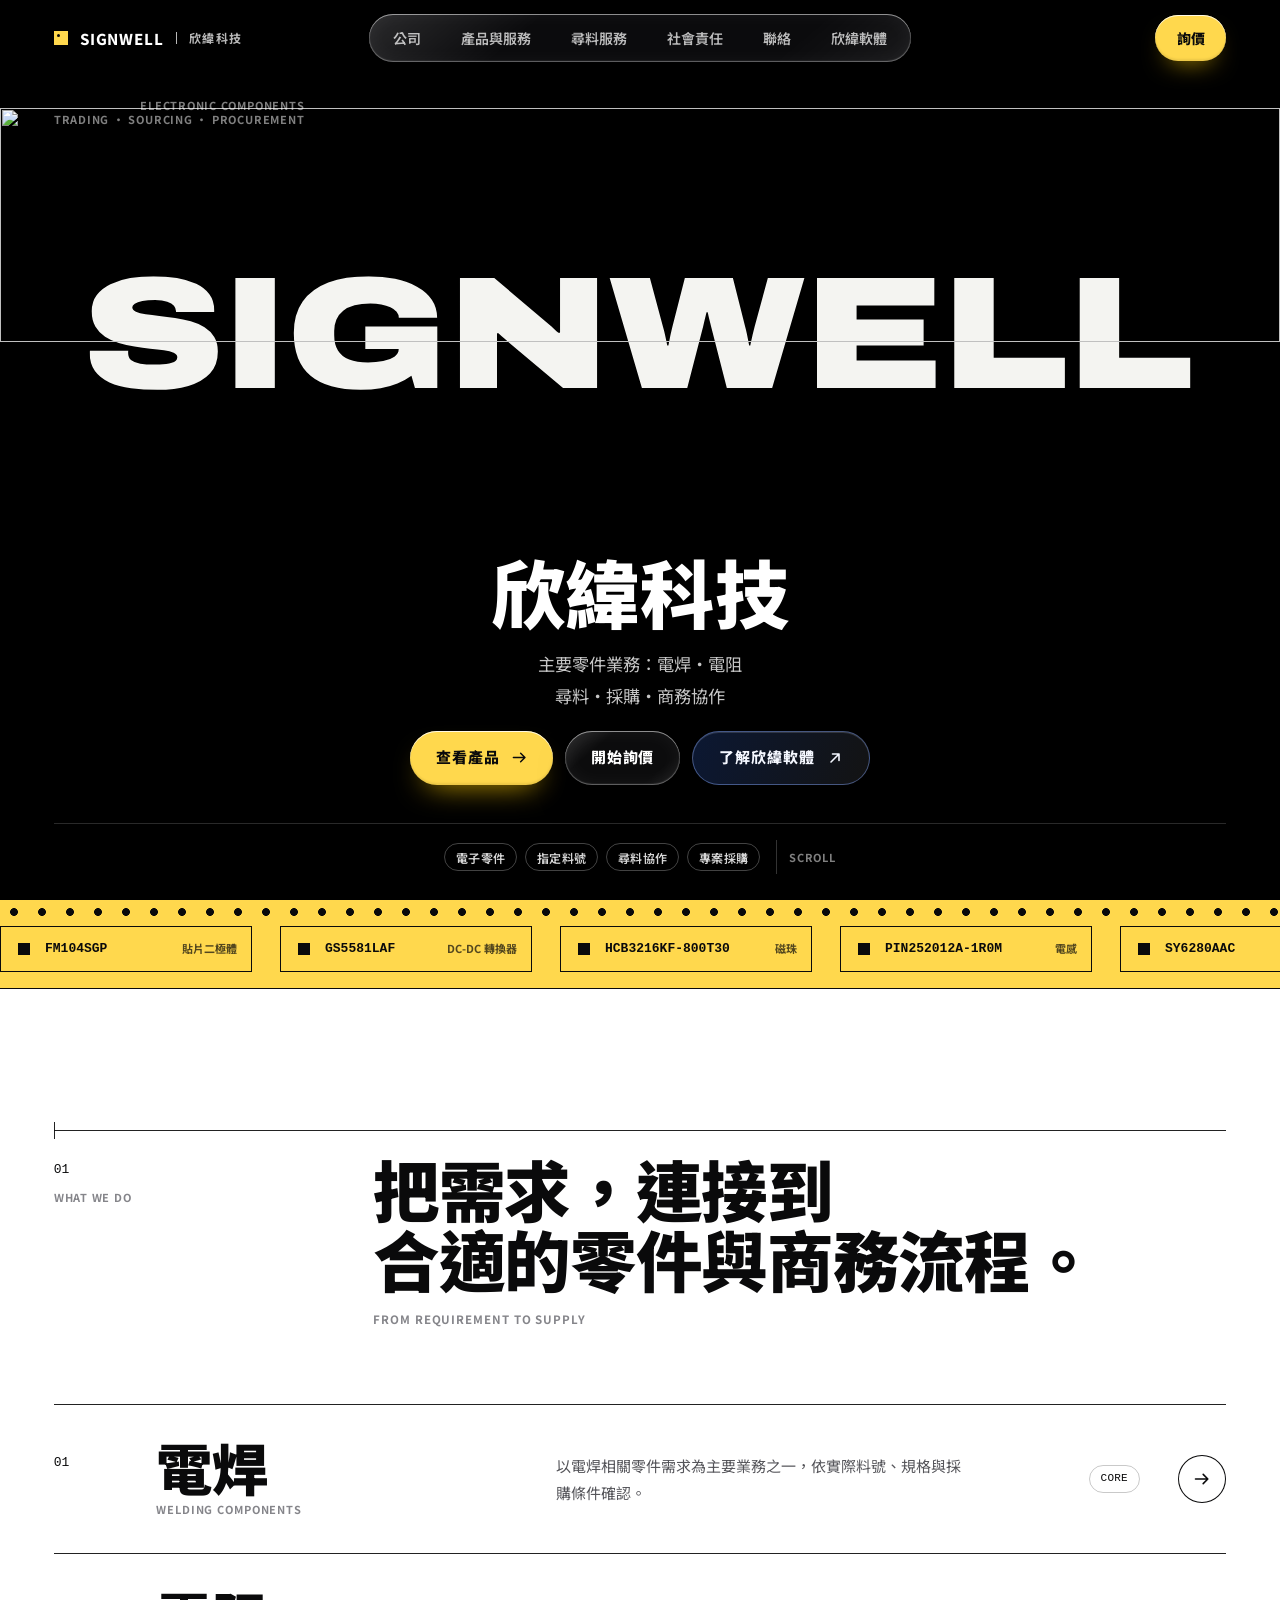
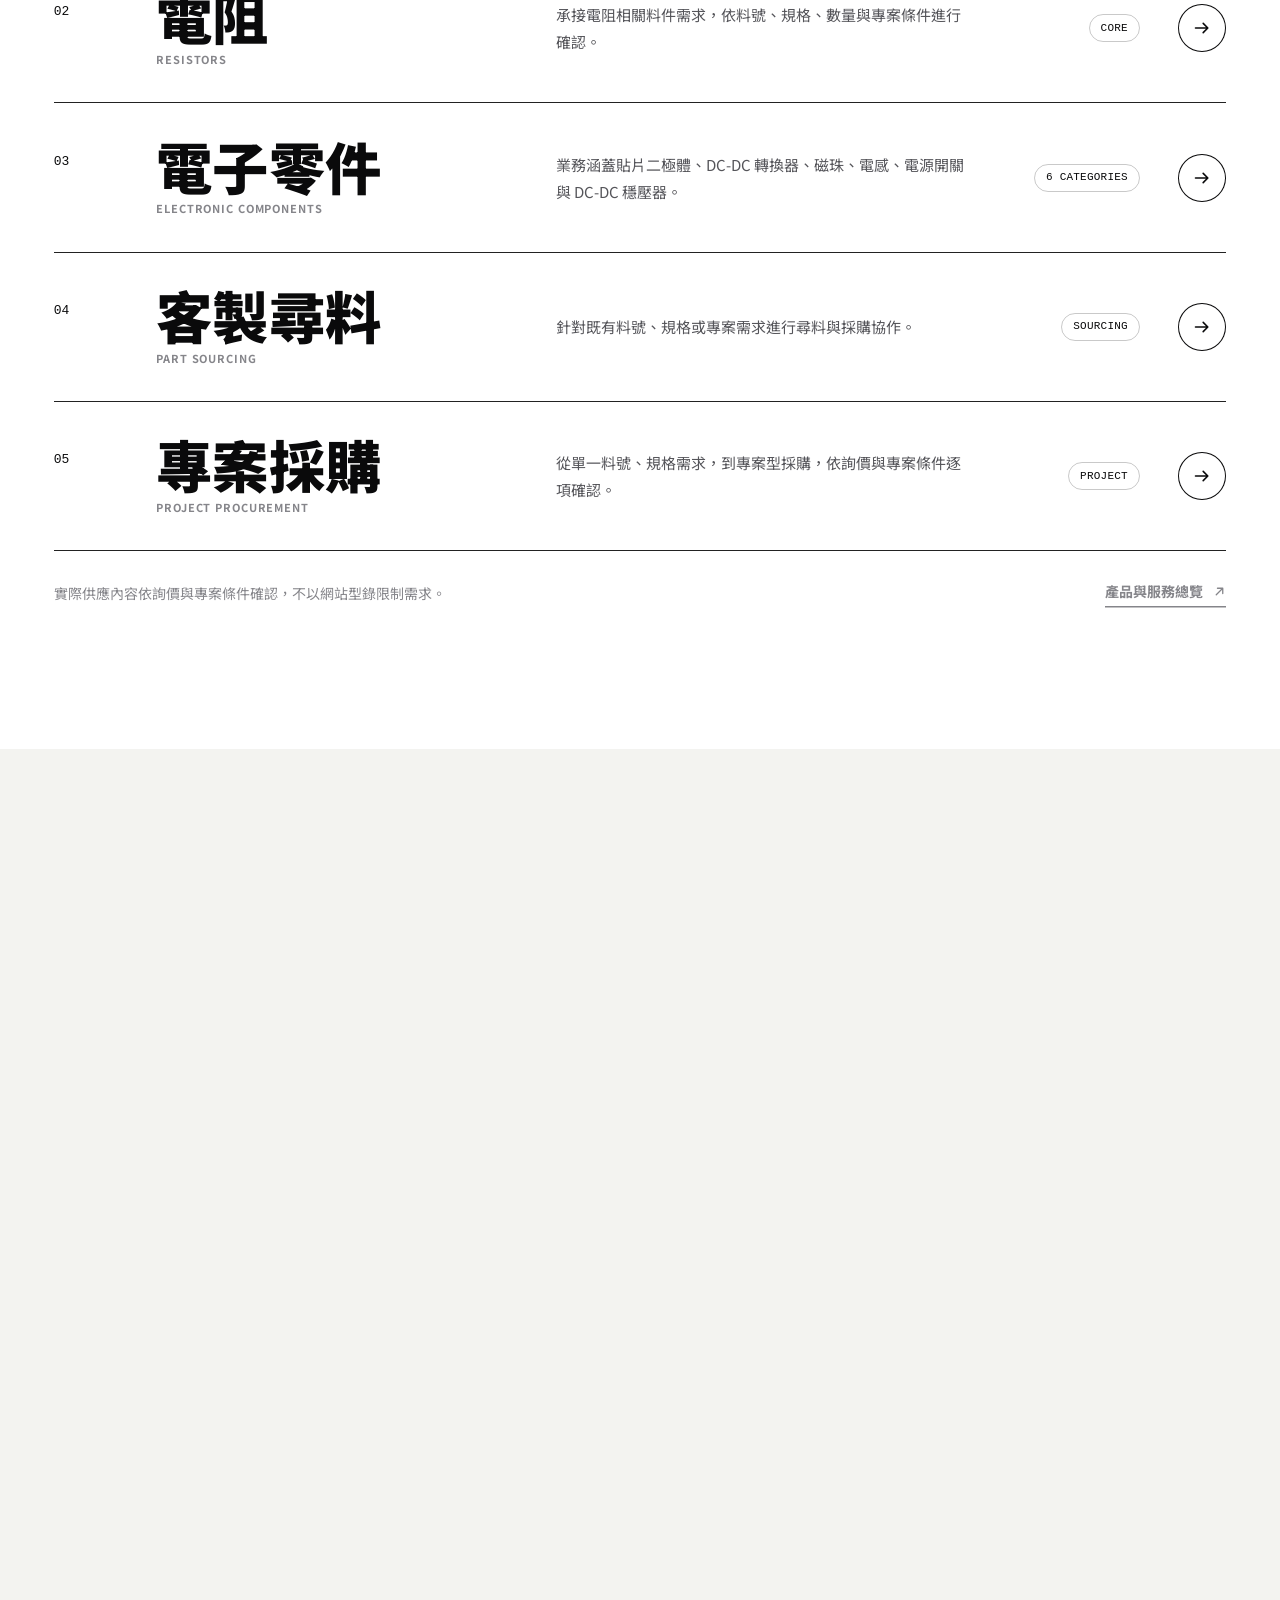
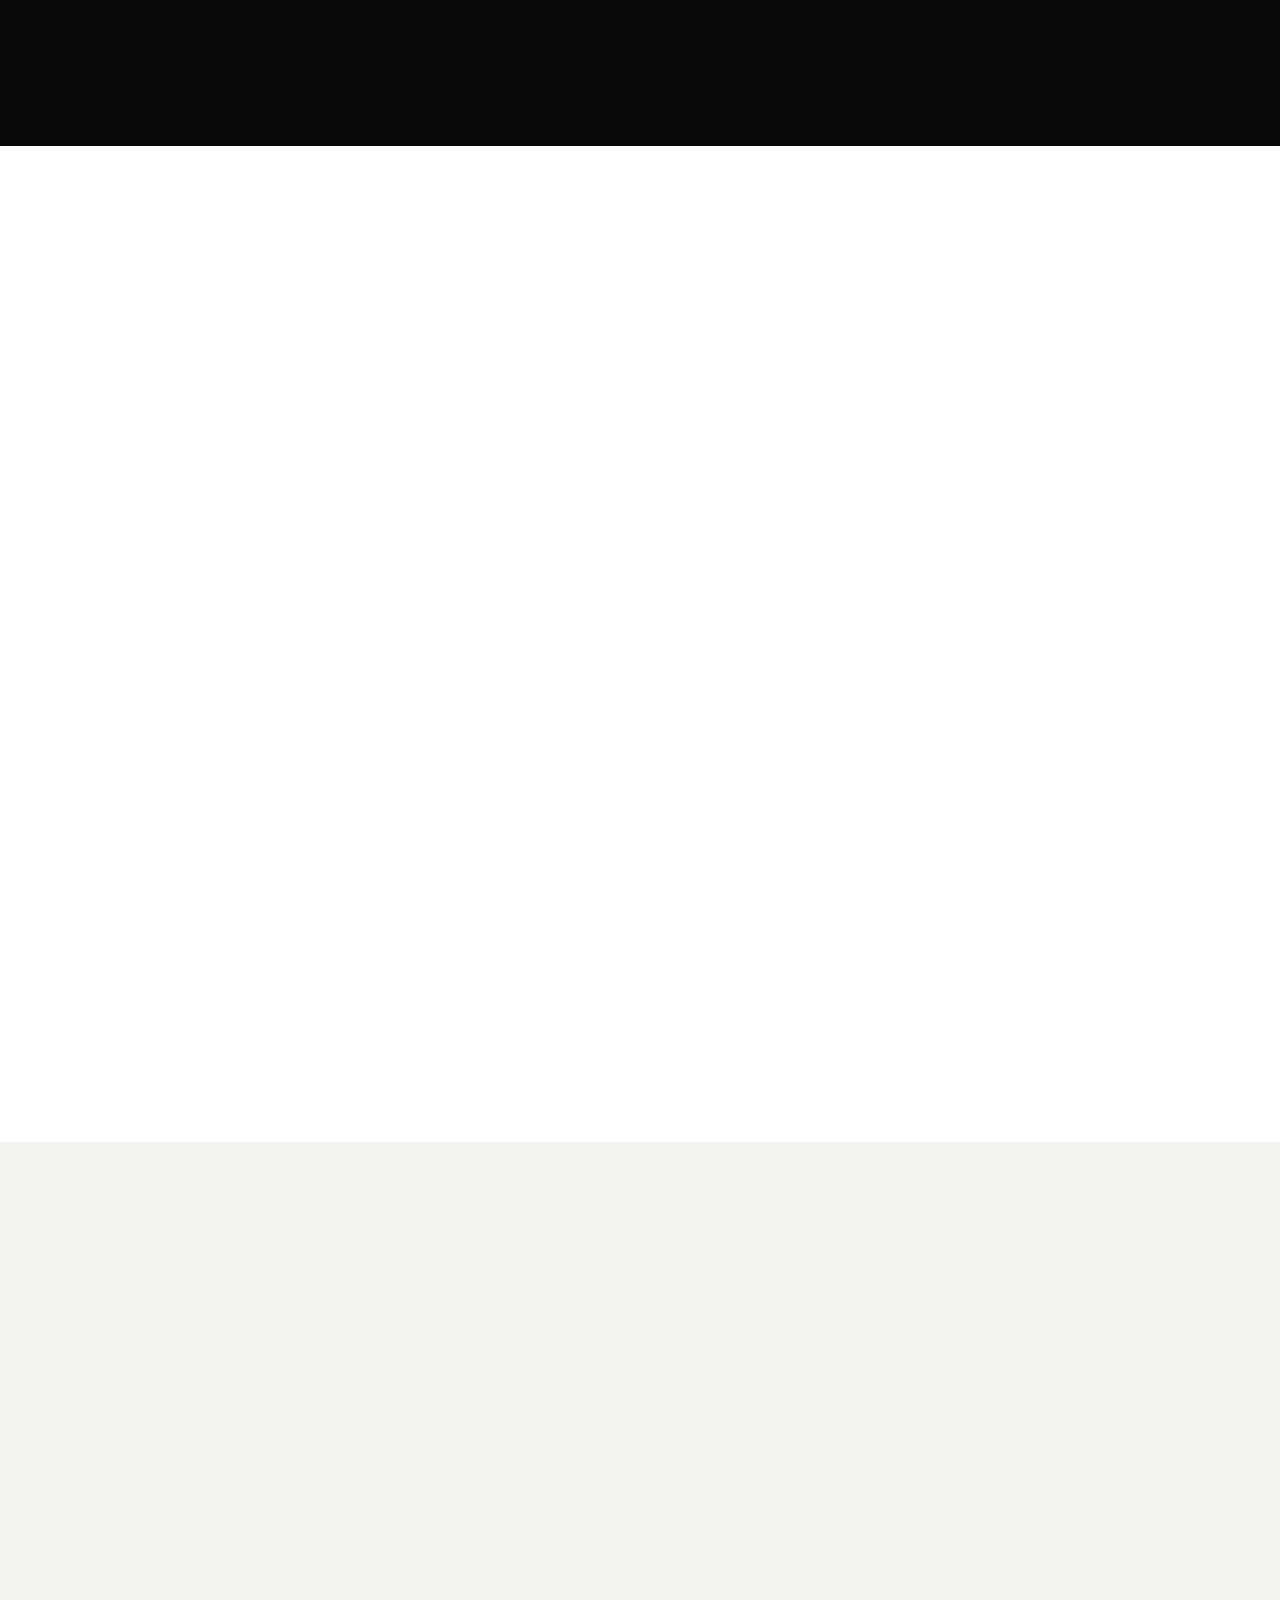
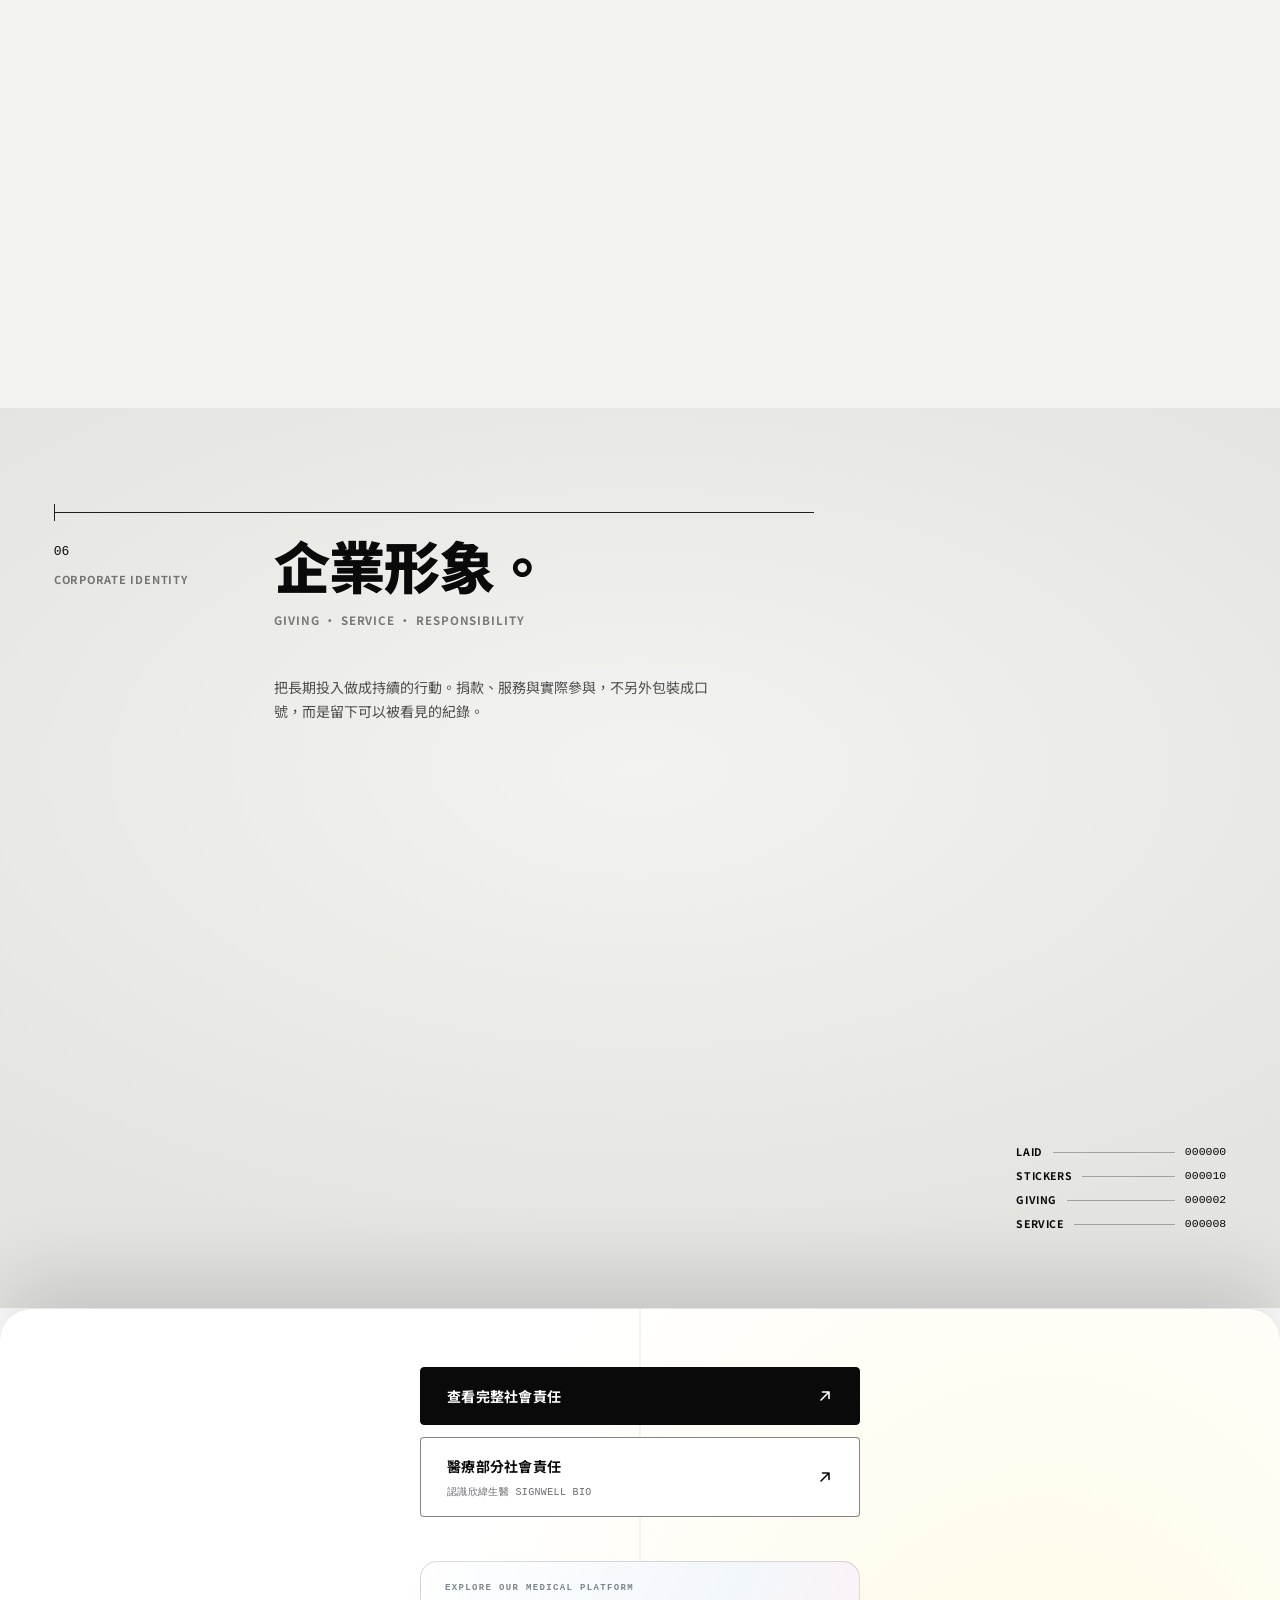
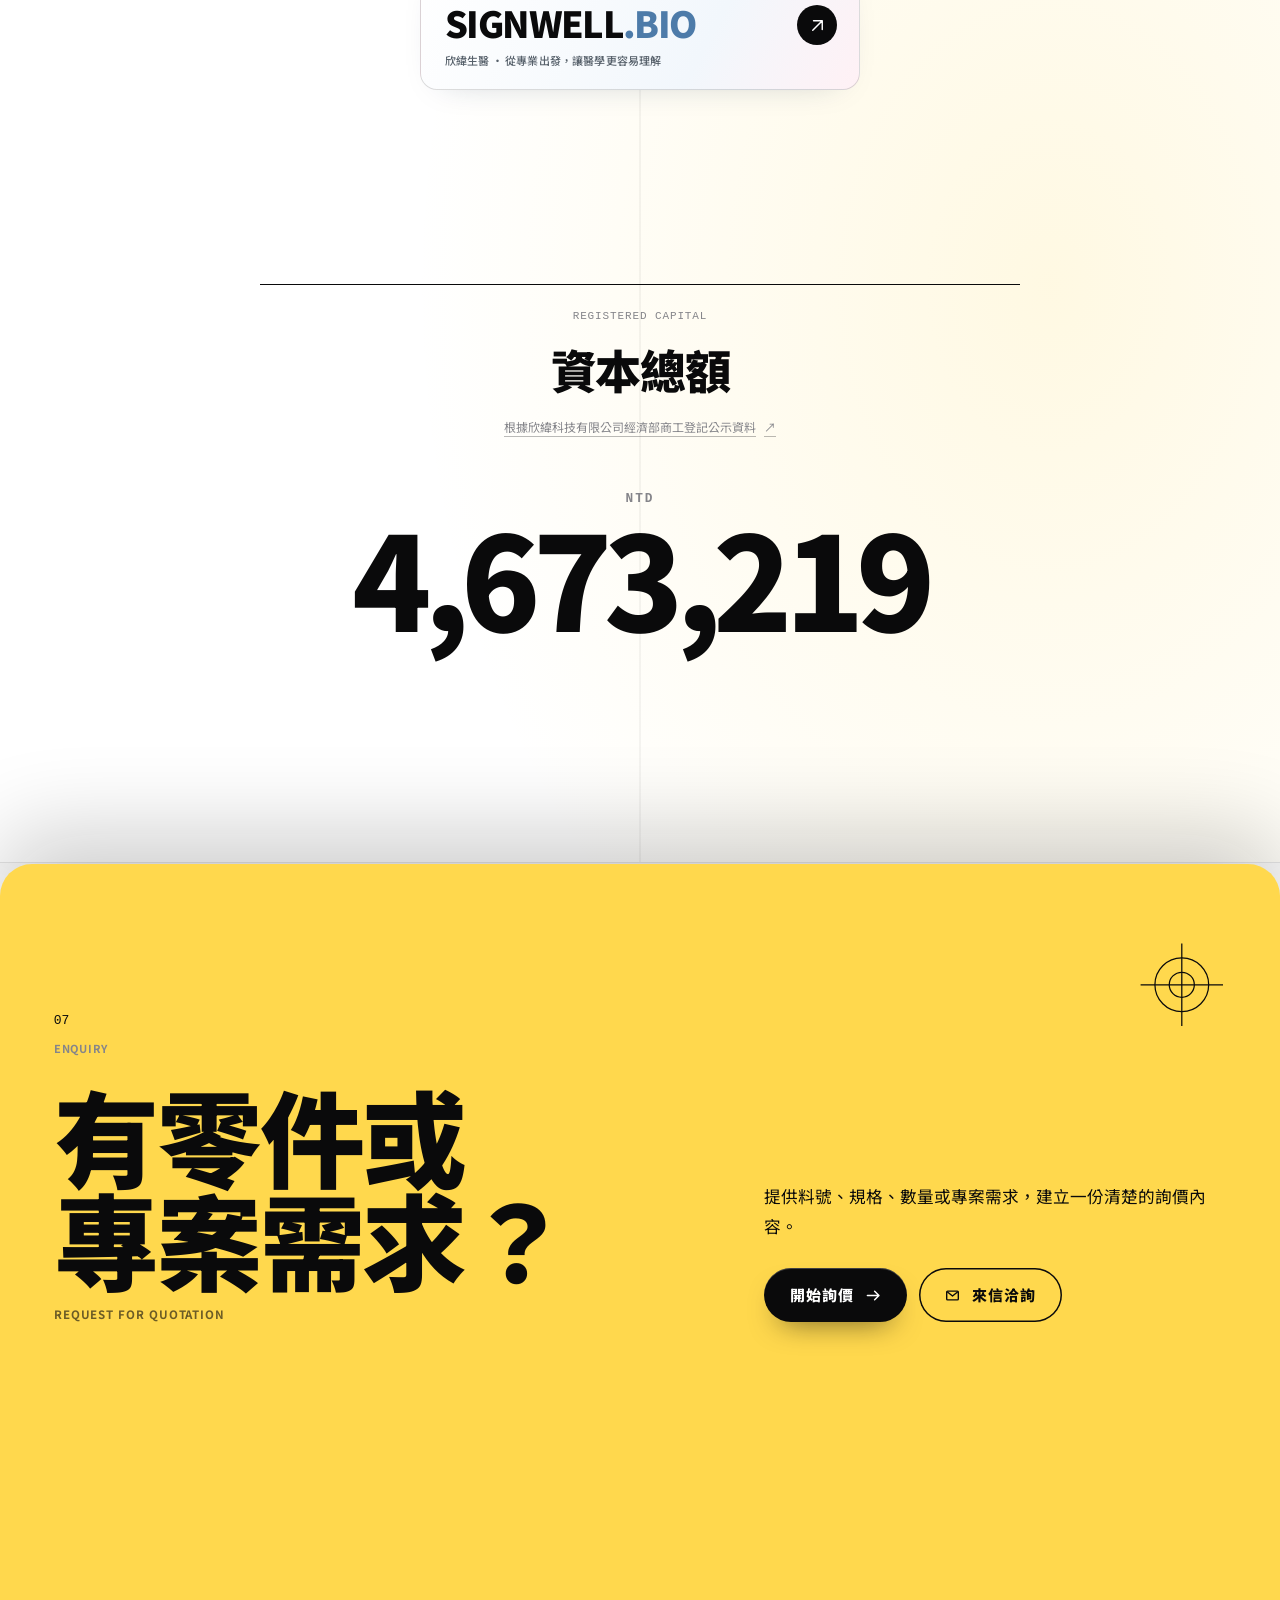
==== commit b723484d: "Improve rendering performance and reveal software dock after loading Batch scroll layout reads, coal" ====
--- a/index.html
+++ b/index.html
@@ -19,12 +19,12 @@
 <link rel="preconnect" href="https://fonts.gstatic.com" crossorigin>
 <link rel="stylesheet" href="https://fonts.googleapis.com/css2?family=Noto+Sans+TC:wght@400;500;700;900&amp;display=swap">
 <link rel="preload" href="assets/fonts/archivo-var.woff" as="font" type="font/woff" crossorigin>
-<link rel="stylesheet" href="assets/css/site.css?v=20261008-biointro1">
+<link rel="stylesheet" href="assets/css/site.css?v=20261013-gpu2">
 <script>document.documentElement.classList.replace('no-js','js')</script>
-<script defer src="assets/js/app.js?v=20261008-rfq-bridge3"></script>
+<script defer src="assets/js/app.js?v=20261013-gpu2"></script>
 <script defer src="assets/js/belowfold.js?v=20261008-catalog1"></script>
-<script defer src="assets/js/gpu-lifecycle.js?v=20261007-displayfix1"></script>
-<script defer src="assets/js/service-tape.js?v=20261007-home-identity-capital5"></script>
+<script defer src="assets/js/gpu-lifecycle.js?v=20261013-gpu2"></script>
+<script defer src="assets/js/service-tape.js?v=20261013-gpu2"></script>
 <script type="application/ld+json">{"@context": "https://schema.org", "@type": "Organization", "name": "欣緯科技有限公司", "alternateName": "SIGNWELL", "email": "luca.sinwell@gmail.com", "taxID": "24389585", "sameAs": ["https://findbiz.nat.gov.tw/fts/company/24389585"]}</script>
 <style id="software-entry-style">
 body[data-page="home"] .hero-actions .btn--software{min-height:48px;gap:12px;border:1px solid rgba(136,171,255,.44);background:linear-gradient(110deg,rgba(45,92,196,.26),rgba(255,255,255,.075));color:#f4f7ff;box-shadow:inset 0 1px 0 rgba(255,255,255,.14);-webkit-backdrop-filter:blur(14px);backdrop-filter:blur(14px);transition:background .25s,border-color .25s,transform .25s}
@@ -118,7 +118,7 @@
     <span class="brand-cn">欣緯科技</span>
   </a>
   <nav class="nav-glass seg lg" aria-label="主要導覽" data-seg="nav">
-    <a class="seg-item" href="company.html" data-seg-item>公司</a><a class="seg-item" href="products.html" data-seg-item>產品與服務</a><a class="seg-item" href="sourcing.html" data-seg-item>尋料服務</a><a class="seg-item" href="social-responsibility.html" data-seg-item>社會責任</a><a class="seg-item" href="contact.html" data-seg-item>聯絡</a><a class="seg-item" href="software.html?v=20261009-faq-compact" data-seg-item>欣緯軟體</a>
+    <a class="seg-item" href="company.html" data-seg-item>公司</a><a class="seg-item" href="products.html" data-seg-item>產品與服務</a><a class="seg-item" href="sourcing.html" data-seg-item>尋料服務</a><a class="seg-item" href="social-responsibility.html" data-seg-item>社會責任</a><a class="seg-item" href="contact.html" data-seg-item>聯絡</a><a class="seg-item" href="software.html?v=20261013-gpu2" data-seg-item>欣緯軟體</a>
   </nav>
   <div class="header-actions">
     <a class="cta-rfq" href="rfq.html">詢價<span class="count-badge" data-rfq-count data-empty="true" aria-label="詢價單項目數"></span></a>
@@ -195,7 +195,7 @@
           <div class="hero-actions rv" style="--d:2">
             <a class="btn btn--yellow" href="products.html">查看產品<svg class="ico" aria-hidden="true"><use href="#i-arrow"/></svg></a>
             <a class="btn btn--glass lg" href="rfq.html">開始詢價</a>
-            <a class="btn btn--software" href="software.html?v=20261009-faq-compact" aria-label="了解欣緯軟體，探索部門作品及互動介紹">了解欣緯軟體 <svg class="ico" aria-hidden="true"><use href="#i-ne"/></svg></a>
+            <a class="btn btn--software" href="software.html?v=20261013-gpu2" aria-label="了解欣緯軟體，探索部門作品及互動介紹">了解欣緯軟體 <svg class="ico" aria-hidden="true"><use href="#i-ne"/></svg></a>
           </div>
         </div>
       </div>
@@ -840,7 +840,7 @@
   <div class="sheet-scrim" data-sheet-close></div>
   <div class="sheet-panel lg">
     <div class="sheet-grab" aria-hidden="true"></div>
-    <nav class="sheet-nav" aria-label="網站頁面"><a href="index.html" aria-current="page"><span class="mono">00</span>首頁</a><a href="company.html"><span class="mono">01</span>公司</a><a href="products.html"><span class="mono">02</span>產品與服務</a><a href="sourcing.html"><span class="mono">03</span>尋料服務</a><a href="social-responsibility.html"><span class="mono">04</span>社會責任</a><a href="contact.html"><span class="mono">05</span>聯絡</a><a href="rfq.html"><span class="mono">06</span>詢價</a><a href="software.html?v=20261009-faq-compact"><span class="mono">07</span>欣緯軟體</a></nav>
+    <nav class="sheet-nav" aria-label="網站頁面"><a href="index.html" aria-current="page"><span class="mono">00</span>首頁</a><a href="company.html"><span class="mono">01</span>公司</a><a href="products.html"><span class="mono">02</span>產品與服務</a><a href="sourcing.html"><span class="mono">03</span>尋料服務</a><a href="social-responsibility.html"><span class="mono">04</span>社會責任</a><a href="contact.html"><span class="mono">05</span>聯絡</a><a href="rfq.html"><span class="mono">06</span>詢價</a><a href="software.html?v=20261013-gpu2"><span class="mono">07</span>欣緯軟體</a></nav>
     <div class="sheet-foot">
       <span>欣緯科技有限公司・公司統編：24389585</span>
       <a href="mailto:luca.sinwell@gmail.com">luca.sinwell@gmail.com</a>
--- a/assets/css/site.css
+++ b/assets/css/site.css
@@ -0,0 +1,1281 @@
+@font-face{font-family:Archivo;src:url(../fonts/archivo-var.woff) format("woff");font-weight:100 900;font-stretch:62% 125%;font-style:normal;font-display:swap}@font-face{font-family:Plex Mono;src:url(../fonts/plex-mono-400.woff) format("woff");font-weight:400;font-display:swap}@font-face{font-family:Plex Mono;src:url(../fonts/plex-mono-500.woff) format("woff");font-weight:500;font-display:swap}@font-face{font-family:Plex Mono;src:url(../fonts/plex-mono-600.woff) format("woff");font-weight:600;font-display:swap}:root{--ink: #0a0a0b;--ink-2: #141416;--ink-3: #1f1f22;--paper: #ffffff;--mist: #f3f3f0;--mist-2: #e9e9e5;--yellow: #ffd84d;--yellow-deep: #f5c400;--blue: #3d6bff;--blue-ink: #2f5bff;--blue-soft: #dfe7ff;--pink: #f7c6d9;--pink-deep: #e98fb2;--pink-soft: #fde9f1;--text: var(--ink);--text-2: #55555a;--text-3: #85858a;--line: rgba(10, 10, 11, .12);--line-2: rgba(10, 10, 11, .22);--line-strong: rgba(10, 10, 11, .9);--line-dark: rgba(255, 255, 255, .14);--line-dark-2: rgba(255, 255, 255, .26);--f-sans: "Archivo", "Noto Sans TC", "PingFang TC", "Hiragino Sans TC", "Microsoft JhengHei", "Noto Sans CJK TC", system-ui, sans-serif;--f-cn: "Noto Sans TC", "PingFang TC", "Hiragino Sans TC", "Microsoft JhengHei", "Noto Sans CJK TC", sans-serif;--f-mono: "Plex Mono", "IBM Plex Mono", ui-monospace, "SFMono-Regular", Menlo, Consolas, monospace;--max: 1480px;--gutter: clamp(18px, 4.2vw, 72px);--header-h: 76px;--section-y: clamp(88px, 11vw, 164px);--ease-out: cubic-bezier(.16, 1, .3, 1);--ease-io: cubic-bezier(.65, 0, .35, 1);--ease-spring: cubic-bezier(.34, 1.56, .64, 1);color-scheme:light}*,*:before,*:after{box-sizing:border-box}html{-webkit-text-size-adjust:100%;text-size-adjust:100%;scroll-behavior:smooth;scroll-padding-top:calc(var(--header-h) + 16px);overflow-x:clip}body{margin:0;min-height:100vh;background:var(--paper);color:var(--text);font-family:var(--f-sans);font-size:16px;line-height:1.75;font-weight:400;-webkit-font-smoothing:antialiased;-moz-osx-font-smoothing:grayscale;text-rendering:optimizeLegibility;font-kerning:normal;overflow-x:clip}img,svg,video,canvas{display:block;max-width:100%}a{color:inherit;text-decoration:none}button,input,textarea,select{font:inherit;color:inherit}button{cursor:pointer;background:none;border:0;padding:0;-webkit-tap-highlight-color:transparent}a{-webkit-tap-highlight-color:transparent}h1,h2,h3,h4,p,ul,ol,figure,blockquote,dl,dd{margin:0}ul,ol{padding:0;list-style:none}::selection{background:var(--yellow);color:var(--pink-deep)}::-moz-selection{background:var(--yellow);color:var(--pink-deep)}
+.s-ink::selection,.s-ink *::selection,body[data-page="home"] .hero::selection,body[data-page="home"] .hero *::selection{background:var(--yellow);color:#fff}
+.s-ink::-moz-selection,.s-ink *::-moz-selection,body[data-page="home"] .hero::-moz-selection,body[data-page="home"] .hero *::-moz-selection{background:var(--yellow);color:#fff}:focus{outline:none}:focus-visible{outline:2px solid var(--blue);outline-offset:3px;border-radius:2px}[hidden]{display:none!important}.sr-only{position:absolute!important;width:1px;height:1px;padding:0;margin:-1px;overflow:hidden;clip:rect(0 0 0 0);white-space:nowrap;border:0}.skip-link{position:fixed;left:16px;top:12px;z-index:2000;padding:10px 16px;background:var(--yellow);color:var(--ink);font-weight:700;transform:translateY(-160%);transition:transform .25s var(--ease-out)}.skip-link:focus{transform:none}.wrap{width:100%;max-width:var(--max);margin-inline:auto;padding-inline:var(--gutter)}.section{position:relative;padding-block:var(--section-y)}.section--tight{padding-block:clamp(72px,8vw,120px)}.s-paper{background:var(--paper);color:var(--ink)}.s-mist{background:var(--mist);color:var(--ink)}.s-ink{background:var(--ink);color:#fff;--text-2: rgba(255,255,255,.66);--text-3: rgba(255,255,255,.46);--line: var(--line-dark);--line-2: var(--line-dark-2);--line-strong: rgba(255,255,255,.9)}.s-yellow{background:var(--yellow);color:var(--ink);--text-2: rgba(10,10,11,.72);--line: rgba(10,10,11,.18)}.s-blue{background:var(--blue);color:#fff;--text-2: rgba(255,255,255,.82);--text-3: rgba(255,255,255,.66);--line: rgba(255,255,255,.24);--line-2: rgba(255,255,255,.4);--line-strong: #fff}.s-pink{background:var(--pink);color:var(--ink);--text-2: rgba(10,10,11,.7);--line: rgba(10,10,11,.16)}.label{font-family:var(--f-sans);font-stretch:125%;font-weight:700;font-size:11px;line-height:1.3;letter-spacing:.07em;text-transform:uppercase}.mono{font-family:var(--f-mono);font-weight:500;letter-spacing:0;font-variant-numeric:tabular-nums}.t-display,.t-h1,.t-h2,.t-h3{font-family:var(--f-sans);font-weight:900;letter-spacing:-.02em;line-break:strict;overflow-wrap:break-word;text-wrap:balance}.t-display{font-size:clamp(56px,8.4vw,136px);line-height:.98}.t-h1{font-size:clamp(46px,6.1vw,100px);line-height:1.04}.t-h2{font-size:clamp(36px,5.2vw,84px);line-height:1.06}@media(max-width:760px){.t-h2{font-size:min(8vw,36px);line-height:1.16}.t-h1{font-size:min(10.4vw,52px);line-height:1.12}}.t-h3{font-size:clamp(22px,2.1vw,30px);line-height:1.3;font-weight:800;letter-spacing:-.01em}.t-en{display:block;margin-top:18px;font-family:var(--f-sans);font-stretch:125%;font-size:clamp(11px,.9vw,13px);font-weight:700;line-height:1.3;letter-spacing:.08em;text-transform:uppercase;color:var(--text-3)}.t-lead{font-size:clamp(16px,1.3vw,19px);line-height:1.85;color:var(--text-2);max-width:36em}.t-body{font-size:16px;line-height:1.85;color:var(--text-2)}.t-small{font-size:13px;line-height:1.7;color:var(--text-3)}.dot{display:inline-block;width:.42em;height:.42em;border-radius:50%;background:currentColor;vertical-align:.18em}.sec-head{display:grid;grid-template-columns:minmax(150px,2.2fr) 7fr;gap:28px clamp(24px,4vw,64px);padding-top:22px;border-top:1px solid var(--line-strong);margin-bottom:clamp(48px,6vw,96px);position:relative}.sec-head:before{content:"";position:absolute;left:0;top:-9px;width:1px;height:17px;background:var(--line-strong)}.sec-index{display:flex;flex-direction:column;gap:8px;padding-top:6px}.sec-index .mono{font-size:13px}.sec-index .label{color:var(--text-3)}.sec-body{display:grid;gap:clamp(20px,2.4vw,32px)}.sec-body .t-lead{margin-top:4px}@media(max-width:760px){.sec-head{grid-template-columns:1fr;gap:18px}.sec-index{flex-direction:row;align-items:baseline;gap:14px;padding-top:0}}.rv{opacity:0;transform:translate3d(0,22px,0);filter:blur(10px);transition:opacity .9s var(--ease-out),transform 1s var(--ease-out),filter .9s var(--ease-out);transition-delay:calc(var(--d, 0) * 80ms)}.rv.is-in{opacity:1;transform:none;filter:none}.lines .ln{display:block;overflow:hidden;padding-bottom:.06em;margin-bottom:-.06em}.lines .ln>span{display:inline-block;transform:translate3d(0,105%,0);transition:transform 1.05s var(--ease-out);transition-delay:calc(var(--l, 0) * 90ms + var(--d, 0) * 80ms)}.lines.is-in .ln>span{transform:none}html.no-js .rv,html.no-js .lines .ln>span{opacity:1;transform:none;filter:none}@media(prefers-reduced-motion:reduce){html{scroll-behavior:auto}.rv,.lines .ln>span{opacity:1!important;transform:none!important;filter:none!important;transition:none!important}*,*:before,*:after{animation-duration:.001ms!important;animation-iteration-count:1!important;transition-duration:.001ms!important}}.lg{--lg-bg: rgba(255, 255, 255, .56);--lg-rim: rgba(255, 255, 255, .95);--lg-edge: rgba(10, 10, 11, .09);--lg-glow: rgba(255, 255, 255, .5);--lg-shadow: 0 18px 40px -20px rgba(10, 10, 11, .38), 0 2px 8px -3px rgba(10, 10, 11, .14);--lg-sheen: .55;position:relative;isolation:isolate;background:var(--lg-bg);-webkit-backdrop-filter:blur(18px) saturate(190%);backdrop-filter:blur(18px) saturate(190%);box-shadow:inset 0 1px .5px var(--lg-rim),inset 0 -1px 1.5px #ffffff47,inset 0 0 0 1px var(--lg-edge),inset 0 0 20px var(--lg-glow),var(--lg-shadow)}.lg:before{content:"";position:absolute;inset:0;z-index:-1;border-radius:inherit;pointer-events:none;background:linear-gradient(140deg,#ffffff6b,#fff0 30%),linear-gradient(320deg,#fff3,#fff0 24%);opacity:var(--lg-sheen)}.lg-dark,.s-ink .lg,.s-blue .lg,[data-tone=dark] .lg{--lg-bg: rgba(30, 30, 34, .4);--lg-rim: rgba(255, 255, 255, .45);--lg-edge: rgba(255, 255, 255, .13);--lg-glow: rgba(255, 255, 255, .055);--lg-shadow: 0 20px 44px -18px rgba(0, 0, 0, .6);--lg-sheen: .32}.s-blue .lg{--lg-bg: rgba(255, 255, 255, .14);--lg-edge: rgba(255, 255, 255, .26)}@supports not ((backdrop-filter: blur(1px)) or (-webkit-backdrop-filter: blur(1px))){.lg{--lg-bg: rgba(255, 255, 255, .92)}.lg-dark,.s-ink .lg,[data-tone=dark] .lg{--lg-bg: rgba(24, 24, 27, .94)}}.seg{position:relative;display:inline-flex;align-items:stretch;padding:4px;border-radius:999px;touch-action:pan-y;user-select:none;-webkit-user-select:none}.seg-item{position:relative;z-index:1;-webkit-user-drag:none;-webkit-touch-callout:none;display:inline-flex;align-items:center;justify-content:center;gap:8px;min-height:40px;padding:0 18px;border-radius:999px;font-size:14px;font-weight:600;white-space:nowrap;color:inherit;opacity:.72;transition:opacity .25s ease,color .25s ease}.seg-item:hover,.seg-item[aria-current=page],.seg-item[aria-selected=true],.seg-item[aria-pressed=true],.seg-item.is-active{opacity:1}.lg-capsule{position:absolute;z-index:0;left:0;top:4px;bottom:4px;width:0;border-radius:999px;pointer-events:none;background:#ffffffeb;box-shadow:inset 0 1px .5px #fff,inset 0 -1px 1px #0a0a0b0f,inset 0 0 0 1px #0a0a0b0d,0 6px 16px -6px #0a0a0b4d;transform-origin:50% 50%;will-change:transform;opacity:0;transition:opacity .3s ease}.seg.is-ready .lg-capsule{opacity:1}.s-ink .lg-capsule,[data-tone=dark] .lg-capsule,.lg-dark .lg-capsule,.s-blue .lg-capsule{background:#ffffff29;box-shadow:inset 0 1px .5px #ffffff8c,inset 0 -1px 1px #ffffff1a,inset 0 0 0 1px #ffffff24,0 8px 20px -8px #0000008c}.lg-lens{position:absolute;inset:0;border-radius:inherit;overflow:hidden;pointer-events:none}.lg-lens-row{position:absolute;top:-4px;left:0;display:flex;align-items:stretch;padding:4px;will-change:transform}.lg-lens-row .seg-item{opacity:1}.seg.is-pressed .lg-capsule{box-shadow:inset 0 1px .5px #fff,inset 0 0 0 1px #0a0a0b0f,inset 0 0 24px #3d6bff24,0 14px 28px -10px #0a0a0b59}.site-header{position:fixed;z-index:900;top:0;left:0;right:0;height:var(--header-h);display:grid;grid-template-columns:1fr auto 1fr;align-items:center;gap:16px;padding:0 var(--gutter);color:#fff;pointer-events:none;transition:color .35s ease,transform .5s var(--ease-out)}.site-header>*{pointer-events:auto}.site-header[data-tone=light]{color:var(--ink)}.site-header.is-hidden{transform:translateY(-110%)}.brand{justify-self:start;display:inline-flex;align-items:center;gap:12px;height:46px;margin-left:-16px;padding:0 16px;border-radius:999px;line-height:1;transition:background-color .35s ease,box-shadow .35s ease,-webkit-backdrop-filter .35s ease,backdrop-filter .35s ease}.site-header.is-scrolled .brand{background:#ffffff94;-webkit-backdrop-filter:blur(18px) saturate(190%);backdrop-filter:blur(18px) saturate(190%);box-shadow:inset 0 1px .5px #fffffff2,inset 0 0 0 1px #0a0a0b17,inset 0 0 20px #ffffff80,0 16px 36px -20px #0a0a0b66}.site-header.is-scrolled[data-tone=dark] .brand{background:#1e1e2266;box-shadow:inset 0 1px .5px #ffffff73,inset 0 0 0 1px #ffffff21,0 20px 44px -18px #0009}.brand-mark{position:relative;width:14px;height:14px;flex:0 0 auto;background:var(--yellow)}.brand-mark:after{content:"";position:absolute;left:3px;top:3px;width:3px;height:3px;border-radius:50%;background:var(--ink)}.brand-word{font-stretch:125%;font-weight:800;font-size:15px;letter-spacing:.06em}.brand-cn{padding-left:12px;border-left:1px solid currentColor;font-family:var(--f-cn);font-size:12px;font-weight:700;letter-spacing:.12em;white-space:nowrap;opacity:.72}@media(max-width:1180px){.brand-cn{display:none}}.nav-glass{color:inherit}.nav-glass .seg-item{font-family:var(--f-cn);font-size:14px;padding:0 20px;min-height:40px}.site-header[data-tone=light] .nav-glass{--lg-bg: rgba(255, 255, 255, .6);--lg-rim: rgba(255, 255, 255, .95);--lg-edge: rgba(10, 10, 11, .09);--lg-glow: rgba(255, 255, 255, .5);--lg-shadow: 0 16px 36px -20px rgba(10, 10, 11, .4), 0 2px 8px -3px rgba(10, 10, 11, .12);--lg-sheen: .55}.site-header[data-tone=dark] .nav-glass{--lg-bg: rgba(30, 30, 34, .38);--lg-rim: rgba(255, 255, 255, .45);--lg-edge: rgba(255, 255, 255, .13);--lg-glow: rgba(255, 255, 255, .05);--lg-shadow: 0 20px 44px -18px rgba(0, 0, 0, .6);--lg-sheen: .3}.site-header[data-tone=light] .nav-glass .lg-capsule{background:#fffffff2;box-shadow:inset 0 1px .5px #fff,inset 0 -1px 1px #0a0a0b0f,inset 0 0 0 1px #0a0a0b0d,0 6px 16px -6px #0a0a0b4d}.site-header[data-tone=dark] .nav-glass .lg-capsule{background:#ffffff29;box-shadow:inset 0 1px .5px #ffffff8c,inset 0 -1px 1px #ffffff1a,inset 0 0 0 1px #ffffff24,0 8px 20px -8px #0000008c}.site-header[data-surface=yellow] .brand-mark{background:var(--ink)}.site-header[data-surface=yellow] .brand-mark:after{background:var(--yellow)}.site-header[data-surface=yellow] .cta-rfq{background:var(--ink);color:#fff;box-shadow:inset 0 1px .5px #ffffff40,0 12px 26px -14px #0a0a0b99}.site-header[data-surface=yellow] .count-badge{background:var(--yellow);color:var(--ink)}.header-actions{justify-self:end;display:flex;align-items:center;gap:10px}.cta-rfq{position:relative;display:inline-flex;align-items:center;gap:10px;height:46px;padding:0 20px 0 22px;border-radius:999px;background:var(--yellow);color:var(--ink);font-family:var(--f-cn);font-size:14px;font-weight:800;letter-spacing:.06em;box-shadow:inset 0 1px .5px #ffffffd9,inset 0 -2px 2px #0a0a0b14,0 12px 26px -14px #f5c400e6;transition:transform .35s var(--ease-spring),box-shadow .3s ease}.cta-rfq:hover{transform:translateY(-1px) scale(1.03)}.cta-rfq:active{transform:scale(.96)}.count-badge{display:inline-grid;place-items:center;min-width:22px;height:22px;padding:0 6px;border-radius:999px;background:var(--ink);color:var(--yellow);font-family:var(--f-mono);font-size:11px;font-weight:600;letter-spacing:0;transform:scale(1);transition:transform .4s var(--ease-spring)}.count-badge:empty,.count-badge[data-empty=true]{display:none}.count-badge.is-bump{animation:bump .5s var(--ease-spring)}@keyframes bump{0%{transform:scale(1)}40%{transform:scale(1.35)}to{transform:scale(1)}}@media(max-width:960px){:root{--header-h: 64px}.site-header{grid-template-columns:1fr auto}.nav-glass,.brand-cn{display:none}.cta-rfq{height:40px;padding:0 14px 0 16px;font-size:13px}}.tabbar{position:fixed;z-index:880;left:0;right:0;bottom:max(12px,env(safe-area-inset-bottom));display:none;justify-content:center;pointer-events:none}.tabbar-inner{pointer-events:auto;display:flex;width:min(440px,calc(100vw - 24px));padding:5px;border-radius:999px;transform-origin:50% 100%;transition:transform .55s var(--ease-spring),width .45s var(--ease-out)}.tabbar .seg-item{flex:1 1 0;flex-direction:column;gap:2px;min-height:54px;padding:0 4px;font-family:var(--f-cn);font-size:10.5px;font-weight:700;letter-spacing:.04em;opacity:.62}.tabbar .seg-item svg{width:22px;height:22px;flex:0 0 auto}.tabbar .seg-item span{line-height:1.1;transition:opacity .25s ease,max-height .35s var(--ease-out);max-height:16px;overflow:hidden}.tabbar .seg-item[aria-current=page],.tabbar .seg-item.is-active{opacity:1}.tabbar .lg-capsule{top:5px;bottom:5px}.tabbar .tab-badge{position:absolute;top:6px;left:calc(50% + 6px);min-width:17px;height:17px;padding:0 5px;border-radius:999px;background:var(--yellow);color:var(--ink);font-family:var(--f-mono);font-size:10px;font-weight:600;font-style:normal;line-height:17px;text-align:center}.tabbar .tab-badge:empty,.tabbar .tab-badge[data-empty=true]{display:none}.tabbar.is-compact .tabbar-inner{transform:scale(.86) translateY(6px)}.tabbar.is-compact .seg-item span{opacity:0;max-height:0}.tabbar.is-compact .seg-item{min-height:44px}.tabbar[data-tone=light] .tabbar-inner{--lg-bg: rgba(255, 255, 255, .62);--lg-rim: rgba(255, 255, 255, .95);--lg-edge: rgba(10, 10, 11, .1);--lg-glow: rgba(255, 255, 255, .5);--lg-shadow: 0 18px 40px -16px rgba(10, 10, 11, .42), 0 2px 8px -3px rgba(10, 10, 11, .15);--lg-sheen: .55;color:var(--ink)}.tabbar[data-tone=dark] .tabbar-inner{color:#fff}.tabbar[data-tone=light] .lg-capsule{background:#fffffff2;box-shadow:inset 0 1px .5px #fff,inset 0 -1px 1px #0a0a0b0f,inset 0 0 0 1px #0a0a0b0f,0 6px 16px -6px #0a0a0b52}.tabbar[data-tone=dark] .lg-capsule{background:#ffffff2b;box-shadow:inset 0 1px .5px #ffffff8c,inset 0 -1px 1px #ffffff1a,inset 0 0 0 1px #ffffff24,0 8px 20px -8px #0000008c}@media(max-width:960px){.tabbar{display:flex}body{padding-bottom:calc(86px + env(safe-area-inset-bottom))}}.sheet{position:fixed;inset:0;z-index:950;visibility:hidden;pointer-events:none}.sheet.is-open{visibility:visible;pointer-events:auto}.sheet-scrim{position:absolute;inset:0;background:#0a0a0b61;opacity:0;transition:opacity .35s ease;-webkit-backdrop-filter:blur(4px);backdrop-filter:blur(4px)}.sheet.is-open .sheet-scrim{opacity:1}.sheet-panel{position:absolute;left:10px;right:10px;bottom:max(10px,env(safe-area-inset-bottom));max-height:calc(100svh - 40px);overflow:auto;padding:14px 22px 22px;border-radius:32px;color:#fff;--lg-bg: rgba(18, 18, 20, .74);--lg-rim: rgba(255, 255, 255, .4);--lg-edge: rgba(255, 255, 255, .12);--lg-glow: rgba(255, 255, 255, .04);--lg-shadow: 0 30px 60px -20px rgba(0, 0, 0, .7);--lg-sheen: .25;transform:translateY(110%);transition:transform .55s var(--ease-out)}.sheet.is-open .sheet-panel{transform:none}.sheet-grab{width:40px;height:5px;margin:0 auto 14px;border-radius:9px;background:#ffffff52}.sheet-nav a{display:flex;align-items:baseline;gap:16px;padding:15px 2px;border-top:1px solid rgba(255,255,255,.12);font-family:var(--f-cn);font-size:26px;font-weight:800;letter-spacing:.01em}.sheet-nav a .mono{width:26px;font-size:11px;color:var(--yellow)}.sheet-nav a[aria-current=page]{color:var(--yellow)}.sheet-foot{display:grid;gap:6px;margin-top:14px;padding-top:16px;border-top:1px solid rgba(255,255,255,.12);font-size:13px;color:#ffffff9e}.sheet-foot a{color:#fff;text-decoration:underline;text-underline-offset:4px;text-decoration-color:#ffffff4d}.progress{position:fixed;z-index:1000;left:0;right:0;top:0;height:2px;pointer-events:none}.progress span{display:block;height:100%;background:var(--yellow);transform-origin:0 50%;transform:scaleX(0)}.btn{position:relative;display:inline-flex;align-items:center;justify-content:center;gap:12px;min-height:54px;padding:0 26px;border-radius:999px;font-family:var(--f-cn);font-size:15px;font-weight:800;letter-spacing:.06em;white-space:nowrap;transition:transform .4s var(--ease-spring),background-color .25s ease,color .25s ease,box-shadow .3s ease}.btn:hover{transform:translateY(-2px)}.btn:active{transform:scale(.965);transition-duration:.12s}.btn .ico{width:15px;height:15px;transition:transform .35s var(--ease-out)}.btn:hover .ico{transform:translate(3px)}.btn:hover .ico--ne{transform:translate(2px,-2px)}.btn--yellow{background:var(--yellow);color:var(--ink);box-shadow:inset 0 1px .5px #ffffffd9,inset 0 -2px 2px #0a0a0b14,0 14px 30px -16px #f5c400f2}.btn--ink{background:var(--ink);color:#fff;box-shadow:inset 0 1px .5px #ffffff38,0 14px 30px -16px #0a0a0bb3}.btn--white{background:#fff;color:var(--ink);box-shadow:inset 0 -1px 1px #0a0a0b14,0 14px 30px -18px #0a0a0b80}.btn--line{box-shadow:inset 0 0 0 1.5px currentColor}.btn--line:hover{background:var(--ink);color:#fff;box-shadow:inset 0 0 0 1.5px var(--ink)}.s-ink .btn--line:hover{background:#fff;color:var(--ink);box-shadow:inset 0 0 0 1.5px #fff}.btn--glass{color:inherit}.btn--sm{min-height:42px;padding:0 18px;font-size:13.5px}.arrow-link{display:inline-flex;align-items:center;gap:10px;font-weight:700;font-family:var(--f-cn);background-image:linear-gradient(currentColor,currentColor);background-size:100% 1.5px;background-position:0 100%;background-repeat:no-repeat;padding-bottom:4px;transition:background-size .45s var(--ease-out)}.arrow-link:hover{background-size:0 1.5px;background-position:100% 100%}.arrow-link .ico{width:13px;height:13px;transition:transform .35s var(--ease-out)}.arrow-link:hover .ico{transform:translate(2px,-2px)}.tag{display:inline-flex;align-items:center;gap:6px;min-height:28px;padding:0 11px;border-radius:999px;border:1px solid var(--line-2);font-family:var(--f-mono);font-size:11px;font-weight:500;letter-spacing:.02em;white-space:nowrap}.tag--solid{background:var(--ink);color:#fff;border-color:var(--ink)}.s-ink .tag--solid{background:#fff;color:var(--ink);border-color:#fff}.next-row{display:flex;flex-wrap:wrap;align-items:center;justify-content:space-between;gap:16px 32px;margin-top:clamp(40px,5vw,72px);padding-top:22px;border-top:1px solid var(--line-2)}.next-row>span{font-size:14px;color:var(--text-3);font-family:var(--f-cn);font-weight:600}.next-row .arrow-link{font-size:clamp(18px,1.8vw,24px)}.site-footer{position:relative;background:var(--ink);color:#fff;overflow:hidden;border-top:1px solid rgba(255,255,255,.1)}.footer-top{display:grid;grid-template-columns:1.4fr 1fr 1fr;gap:48px clamp(24px,4vw,72px);padding-top:clamp(72px,9vw,128px);padding-bottom:clamp(40px,5vw,64px)}.footer-cta .label{color:#ffffff80}.footer-mail{display:inline-block;margin:18px 0 26px;font-family:var(--f-sans);font-size:clamp(22px,2.5vw,38px);font-weight:700;letter-spacing:-.01em;line-height:1.15;word-break:break-all;background-image:linear-gradient(var(--yellow),var(--yellow));background-size:0 2px;background-repeat:no-repeat;background-position:0 100%;transition:background-size .5s var(--ease-out)}.footer-mail:hover{background-size:100% 2px}.footer-col h2{margin-bottom:18px;color:#ffffff80}.footer-col ul{display:grid;gap:10px}.footer-col a,.footer-col li{font-family:var(--f-cn);font-size:15px;color:#ffffffdb}.footer-col a:hover{color:var(--yellow)}.footer-registry-link{display:inline-flex;gap:6px;text-decoration:underline;text-underline-offset:4px;text-decoration-color:#ffffff4d}.footer-wordmark{padding-bottom:18px;color:#fff}.footer-wordmark svg{width:100%;height:auto}.footer-wordmark path{fill:currentColor}.footer-bottom{display:flex;flex-wrap:wrap;justify-content:space-between;gap:10px 24px;padding-top:18px;padding-bottom:28px;border-top:1px solid rgba(255,255,255,.14);font-size:12px;color:#ffffff80}.footer-bottom a:hover{color:#fff}@media(max-width:860px){.footer-top{grid-template-columns:1fr 1fr}.footer-cta{grid-column:1 / -1}}@media(max-width:480px){.footer-top{grid-template-columns:1fr}}.toast-host{position:fixed;z-index:1200;left:0;right:0;bottom:max(24px,env(safe-area-inset-bottom));display:flex;justify-content:center;pointer-events:none}@media(max-width:960px){.toast-host{bottom:calc(96px + env(safe-area-inset-bottom))}}.toast{display:flex;align-items:center;gap:14px;max-width:calc(100vw - 32px);padding:10px 10px 10px 20px;border-radius:999px;color:#fff;font-family:var(--f-cn);font-size:14px;font-weight:600;--lg-bg: rgba(16, 16, 18, .78);--lg-rim: rgba(255, 255, 255, .4);--lg-edge: rgba(255, 255, 255, .12);--lg-glow: rgba(255, 255, 255, .04);--lg-shadow: 0 20px 44px -16px rgba(0, 0, 0, .55);--lg-sheen: .25;transform:translateY(20px) scale(.96);opacity:0;pointer-events:none;transition:transform .5s var(--ease-spring),opacity .3s ease}.toast.is-in{transform:none;opacity:1;pointer-events:auto}.toast .mono{color:var(--yellow)}.toast a{display:inline-flex;align-items:center;height:36px;padding:0 16px;border-radius:999px;background:var(--yellow);color:var(--ink);font-weight:800}.page-hero{position:relative;overflow:hidden;padding-top:calc(var(--header-h) + clamp(56px,9vw,140px));padding-bottom:clamp(56px,7vw,110px)}.page-hero-grid{position:relative;z-index:1;display:grid;grid-template-columns:minmax(0,7fr) minmax(0,5fr);gap:40px clamp(24px,4vw,72px);align-items:end}.page-kicker{display:flex;align-items:center;gap:14px;margin-bottom:clamp(28px,4vw,52px)}.page-kicker .mono{font-size:13px}.page-kicker .bar{width:44px;height:1px;background:currentColor;opacity:.5}.page-hero .t-lead{margin-top:clamp(24px,3vw,40px)}.page-hero .s-yellow .t-lead,.s-yellow.page-hero .t-lead,.s-pink.page-hero .t-lead{color:#0a0a0bbd}.page-hero-art{position:relative;align-self:stretch;min-height:260px}.page-toc{position:relative;z-index:1;display:flex;flex-wrap:wrap;gap:8px;margin-top:clamp(40px,5vw,72px);padding-top:20px;border-top:1px solid var(--line-2)}.page-toc a{display:inline-flex;align-items:center;gap:8px;min-height:36px;padding:0 14px;border-radius:999px;box-shadow:inset 0 0 0 1px var(--line-2);font-family:var(--f-cn);font-size:13px;font-weight:700;transition:background-color .25s ease,color .25s ease,box-shadow .25s ease}.page-toc a .mono{font-size:10.5px;opacity:.6}.page-toc a:hover{background:var(--ink);color:#fff;box-shadow:inset 0 0 0 1px var(--ink)}.s-ink .page-toc a:hover,.s-blue .page-toc a:hover{background:#fff;color:var(--ink);box-shadow:inset 0 0 0 1px #fff}@media(max-width:860px){.page-hero-grid{grid-template-columns:1fr}.page-hero-art{min-height:200px}}.block+.block{margin-top:var(--section-y)}.card{position:relative;background:var(--paper);color:var(--ink);border:1px solid var(--line)}.s-ink .card{background:var(--ink-2);color:#fff;border-color:var(--line-dark)}.spot{--mx: 50%;--my: 50%}.spot:after{content:"";position:absolute;inset:0;pointer-events:none;background:radial-gradient(360px circle at var(--mx) var(--my),rgba(61,107,255,.09),transparent 60%);opacity:0;transition:opacity .35s ease}.spot:hover:after{opacity:1}.s-ink .spot:after{background:radial-gradient(380px circle at var(--mx) var(--my),rgba(255,255,255,.07),transparent 60%)}.micro{display:inline-flex;align-items:center;gap:8px;font-family:var(--f-mono);font-size:11.5px;font-weight:500;color:var(--text-3);letter-spacing:.02em}.micro:before{content:"";width:6px;height:6px;border-radius:50%;background:currentColor}.tiles{display:grid;grid-template-columns:repeat(var(--cols, 3),minmax(0,1fr));border-top:1px solid var(--line-strong);border-left:1px solid var(--line)}.tile{position:relative;display:flex;flex-direction:column;gap:16px;min-height:300px;padding:clamp(22px,2.4vw,34px);border-right:1px solid var(--line);border-bottom:1px solid var(--line);background:var(--paper);overflow:hidden}.s-mist .tile{background:var(--paper)}.s-ink .tile{background:var(--ink)}.tile .t-h3{margin-top:auto}.tile p{font-size:15px;line-height:1.8;color:var(--text-2)}.tile-glyph{width:56px;height:56px;color:var(--ink)}.s-ink .tile-glyph{color:#fff}@media(max-width:960px){.tiles{--cols: 2 !important}}@media(max-width:600px){.tiles{--cols: 1 !important}.tile{min-height:0}.tile .t-h3{margin-top:18px}}.note{display:grid;grid-template-columns:auto 1fr;gap:18px 28px;padding:clamp(22px,3vw,36px);background:var(--ink);color:#fff}.note strong{font-family:var(--f-cn);font-size:17px}.note p{color:#ffffffbd;line-height:1.85}.note .note-mark{width:40px;height:40px;display:grid;place-items:center;background:var(--yellow);color:var(--ink);font-family:var(--f-mono);font-weight:600}@media(max-width:600px){.note{grid-template-columns:1fr}}.seg--content{font-family:var(--f-cn)}.seg--content .seg-item{font-size:14px}.seg--block{display:flex;width:100%}.seg--block .seg-item{flex:1 1 0;padding:0 10px}.field{display:grid;gap:8px}.field label,.field .field-label{font-family:var(--f-cn);font-size:13px;font-weight:700;color:var(--text-2)}.input,.textarea,.field input,.field textarea{width:100%;min-height:52px;padding:14px 16px;border:1px solid var(--line-2);border-radius:0;background:var(--paper);color:var(--ink);font-size:16px;line-height:1.5;transition:border-color .2s ease,box-shadow .2s ease;-webkit-appearance:none;appearance:none}.field textarea,.textarea{min-height:120px;resize:vertical}.input:focus,.textarea:focus,.field input:focus,.field textarea:focus{border-color:var(--ink);box-shadow:0 0 0 3px #3d6bff38}.input::placeholder,.textarea::placeholder,.field input::placeholder,.field textarea::placeholder{color:#a6a6aa}.field small{font-size:12.5px;color:var(--text-3)}.intro{position:fixed;inset:0;z-index:3000;display:grid;place-items:center;background:var(--ink);color:#fff;transition:clip-path .7s var(--ease-io);clip-path:inset(0 0 0 0)}.intro.is-out{clip-path:inset(0 0 100% 0)}.intro-inner{display:flex;align-items:center;gap:16px}.intro-mark{position:relative;width:22px;height:22px;background:var(--yellow);animation:introDrop .7s var(--ease-spring) both}.intro-mark:after{content:"";position:absolute;left:5px;top:5px;width:4px;height:4px;border-radius:50%;background:var(--ink)}.intro-word{font-stretch:125%;font-weight:800;font-size:clamp(22px,3vw,34px);letter-spacing:.08em;animation:introWord .8s var(--ease-out) .12s both}.intro-cn{font-family:var(--f-cn);font-size:14px;font-weight:700;letter-spacing:.2em;opacity:.6;animation:introWord .8s var(--ease-out) .24s both}@keyframes introDrop{0%{transform:translateY(-60px) scale(.6);opacity:0}}@keyframes introWord{0%{transform:translateY(16px);opacity:0;filter:blur(6px)}}.btn,.cta-rfq,.lib-item{overflow:hidden}.ripple{position:absolute;width:12px;height:12px;margin:-6px 0 0 -6px;border-radius:50%;background:currentColor;opacity:.18;pointer-events:none;animation:ripple .65s var(--ease-out) forwards}@keyframes ripple{to{transform:scale(26);opacity:0}}.tabbar[data-tone=light] .lg-lens .seg-item{color:var(--blue-ink)}.tabbar[data-tone=dark] .lg-lens .seg-item{color:var(--yellow)}.lg-lens .seg-item svg{opacity:1!important}.lg-lens .clone-badge{display:none}.hero{position:relative;height:max(680px,100svh);background:#0a0a0b;color:#fff;overflow:hidden;isolation:isolate}.hero-stage{position:absolute;inset:0;cursor:grab;touch-action:pan-y}.hero-stage.is-grabbing{cursor:grabbing}.hero-stage canvas{position:absolute;inset:0;width:100%;height:100%;opacity:0;transition:opacity 1.4s ease}.hero-stage.is-live canvas{opacity:1}.hero-wordmark{position:absolute;left:50%;top:44%;width:min(86%,210svh);transform:translate(-50%,-50%);color:#f4f4f1;transition:opacity .9s ease}.hero-wordmark path{fill:currentColor}.hero-stage.is-live .hero-wordmark{opacity:0}.hero-stage .hero-fallback{position:absolute;inset:0;width:100%;height:100%;object-fit:cover;opacity:0}.hero-stage.is-static .hero-fallback{opacity:1}.hero-stage.is-static .hero-wordmark{opacity:0}.hero-ui{position:relative;z-index:2;height:100%;display:grid;grid-template-rows:auto 1fr auto;padding-top:calc(var(--header-h) + 22px);padding-bottom:26px;pointer-events:none}.hero-ui a,.hero-ui button{pointer-events:auto}.hero-meta{display:flex;justify-content:space-between;gap:24px;color:#ffffff94}.hero-meta-l{display:grid;gap:6px}.hero-meta-l .mono{font-size:12px;color:#fff}.hero-meta-l .label{color:#ffffff80}.hero-hint{display:inline-flex;align-items:center;gap:8px;margin-top:6px;font-family:var(--f-cn);font-size:12px;color:#ffffff94}.hero-hint svg{width:16px;height:16px}.hero-meta-r{text-align:right;color:#ffffff80}.hero-bottom{display:grid;grid-template-columns:minmax(0,1fr) auto;align-items:end;gap:28px clamp(24px,5vw,96px)}.hero-title{font-family:var(--f-cn);font-weight:900;font-size:clamp(54px,7.4vw,120px);line-height:.96;letter-spacing:.01em}.hero-side{display:grid;gap:26px;justify-items:start;max-width:380px}.hero-lead{font-family:var(--f-cn);font-size:clamp(16px,1.35vw,19px);line-height:1.8;color:#ffffffc7}.hero-actions{display:flex;flex-wrap:wrap;gap:12px}.hero-foot{display:flex;align-items:center;justify-content:space-between;gap:16px;margin-top:clamp(24px,3vw,40px);padding-top:16px;border-top:1px solid rgba(255,255,255,.16)}.hero-caps{display:flex;flex-wrap:wrap;gap:8px}.hero-caps .tag{border-color:#ffffff42;color:#ffffffd6;font-family:var(--f-cn);font-size:12px;font-weight:600}.scroll-cue{display:inline-flex;align-items:center;gap:12px;color:#ffffff80}.scroll-cue i{position:relative;width:1px;height:34px;background:#fff3;overflow:hidden}.scroll-cue i:after{content:"";position:absolute;left:0;top:-40%;width:1px;height:40%;background:var(--yellow);animation:cue 2.2s var(--ease-io) infinite}@keyframes cue{to{transform:translate3d(0,350%,0)}}@media(max-width:860px){.hero{height:max(720px,100svh)}.hero-ui{padding-bottom:calc(104px + env(safe-area-inset-bottom))}.hero-foot{display:none}.hero-wordmark{top:37%;width:92%}.hero-meta-r{display:none}.hero-bottom{grid-template-columns:1fr;gap:18px}.hero-title{font-size:clamp(50px,15vw,84px)}.hero-actions .btn{flex:1 1 auto}.hero-foot{margin-top:18px}.scroll-cue{display:none}}@media(max-width:860px)and (max-height:760px){.hero-caps{display:none}.hero-foot{border-top:0;margin-top:0;padding-top:0}}.tape{position:relative;background:var(--yellow);color:var(--ink);overflow:hidden;border-bottom:1px solid var(--ink)}.tape-track{display:flex;width:max-content;padding:26px 0 16px;background-image:radial-gradient(circle at 14px 12px,var(--ink) 0 3.6px,transparent 4.2px);background-size:28px 24px;background-repeat:repeat-x;animation:tape 46s linear infinite}.tape:hover .tape-track{animation-play-state:paused}@keyframes tape{to{transform:translate3d(-50%,0,0)}}.pocket{position:relative;display:flex;align-items:center;gap:12px;width:252px;height:46px;margin-right:28px;padding:0 14px;border:1.5px solid var(--ink)}.pocket:before{content:"";width:18px;height:18px;flex:0 0 auto;background:var(--ink);box-shadow:inset 0 0 0 3px var(--yellow),inset 0 0 0 5px var(--ink)}.pocket .mono{font-size:13px;font-weight:600;white-space:nowrap}.pocket small{margin-left:auto;font-family:var(--f-cn);font-size:11px;font-weight:700;opacity:.7;white-space:nowrap}.svc-list{border-top:1px solid var(--line-strong)}.svc{--accent: var(--yellow);position:relative;display:grid;grid-template-columns:64px minmax(0,1.05fr) minmax(0,1.2fr) 132px 48px;align-items:center;gap:18px clamp(18px,3vw,48px);padding:clamp(22px,2.6vw,34px) 0;border-bottom:1px solid var(--line-strong);isolation:isolate}.svc:before{content:"";position:absolute;inset:0 calc(var(--gutter) * -1);z-index:-1;background:var(--accent, var(--yellow));transform:scaleY(0);transform-origin:50% 100%;transition:transform .55s var(--ease-out)}.svc:hover:before,.svc:focus-visible:before{transform:scaleY(1)}.svc[data-accent=blue]{--accent: var(--blue)}.svc[data-accent=blue]:hover{color:#fff}.svc[data-accent=blue]:hover .svc-desc,.svc[data-accent=blue]:hover .svc-en{color:#ffffffd1}.svc[data-accent=pink]{--accent: var(--pink)}.svc[data-accent=ink]{--accent: var(--ink)}.svc[data-accent=ink]:hover{color:#fff}.svc[data-accent=ink]:hover .svc-desc,.svc[data-accent=ink]:hover .svc-en{color:#ffffffb3}.svc[data-accent=ink]:hover .tag{border-color:#fff6}.svc[data-accent=mist]{--accent: var(--mist-2)}.svc>.tag{justify-self:end}.svc-num{font-family:var(--f-mono);font-size:13px;font-weight:500;align-self:start;padding-top:14px}.svc-title{display:grid;gap:4px}.svc-title strong{font-family:var(--f-cn);font-weight:900;font-size:clamp(34px,4.4vw,70px);line-height:1.04;letter-spacing:.005em;transition:transform .55s var(--ease-out)}.svc:hover .svc-title strong{transform:translate(10px)}.svc-en{font-stretch:125%;font-size:11px;font-weight:700;letter-spacing:.08em;text-transform:uppercase;color:var(--text-3);transition:color .3s ease}.svc-desc{font-family:var(--f-cn);font-size:15px;line-height:1.8;color:var(--text-2);max-width:30em;transition:color .3s ease}.svc-arrow{width:48px;height:48px;display:grid;place-items:center;border-radius:50%;box-shadow:inset 0 0 0 1px currentColor;transition:transform .5s var(--ease-spring),background-color .3s}.svc-arrow svg{width:16px;height:16px}.svc:hover .svc-arrow{transform:rotate(-45deg)}.svc-thumb{display:none}.svc[data-accent=ink] .svc-thumb,.svc[data-accent=blue] .svc-thumb{color:#fff}.svc-foot{display:flex;flex-wrap:wrap;align-items:center;justify-content:space-between;gap:18px;margin-top:28px;font-family:var(--f-cn);font-size:14px;color:var(--text-3)}@media(max-width:1080px){.svc{grid-template-columns:48px minmax(0,1fr) 48px}.svc-desc{grid-column:2 / 3;grid-row:2}.svc .tag{display:none}.svc-arrow{grid-column:3;grid-row:1}}@media(max-width:600px){.svc{grid-template-columns:34px minmax(0,1fr) 76px;gap:10px 14px}.svc-arrow{display:none}.svc-thumb{display:block;grid-column:3;grid-row:1 / span 2;align-self:center;width:76px;height:76px;background:var(--accent)}.svc-thumb img,.svc-thumb svg{width:100%;height:100%;object-fit:contain}.svc-desc{font-size:14px}.svc-num{padding-top:10px}}.preview{position:fixed;z-index:60;left:0;top:0;width:280px;height:340px;pointer-events:none;opacity:0;transform:translate3d(-50%,-50%,0) scale(.6);transition:opacity .3s ease;will-change:transform}.preview.is-on{opacity:1}.preview-card{position:absolute;inset:0;display:grid;grid-template-rows:auto 1fr auto;padding:16px;background:var(--yellow);color:var(--ink);box-shadow:0 30px 60px -24px #0a0a0b73}.preview-card[data-color=blue]{background:var(--blue);color:#fff}.preview-card[data-color=pink]{background:var(--pink)}.preview-card[data-color=ink]{background:var(--ink);color:#fff}.preview-card[data-color=mist]{background:#fff}.preview-card .mono{font-size:11px;display:flex;justify-content:space-between}.preview-art{display:grid;place-items:center;min-height:0}.preview-art img,.preview-art svg{width:100%;height:100%;max-height:230px;object-fit:contain}.preview-card .label{opacity:.7}@media(hover:none),(pointer:coarse){.preview{display:none}}.lib{display:grid;grid-template-columns:minmax(220px,3fr) minmax(0,6.4fr) minmax(260px,3.4fr);border-top:1px solid var(--line-strong);border-bottom:1px solid var(--line-strong);background:var(--paper)}.lib-list{display:flex;flex-direction:column;border-right:1px solid var(--line)}.lib-item{position:relative;display:grid;grid-template-columns:34px 1fr;gap:2px 10px;align-items:baseline;padding:16px 18px;border-bottom:1px solid var(--line);text-align:left;transition:background-color .25s ease,color .25s ease}.lib-item:last-child{border-bottom:0}.lib-item .mono:first-child{font-size:11px;color:var(--text-3);grid-row:span 2}.lib-item strong{font-family:var(--f-mono);font-weight:600;font-size:14.5px;letter-spacing:-.01em;overflow-wrap:anywhere}.lib-item small{font-family:var(--f-cn);font-size:12px;color:var(--text-3)}.lib-item:hover{background:var(--mist)}.lib-item[aria-pressed=true]{background:var(--ink);color:#fff}.lib-item[aria-pressed=true] .mono:first-child{color:var(--yellow)}.lib-item[aria-pressed=true] small{color:#ffffff9e}.lib-stage{position:relative;min-height:560px;background-color:var(--mist);background-image:linear-gradient(rgba(10,10,11,.055) 1px,transparent 1px),linear-gradient(90deg,rgba(10,10,11,.055) 1px,transparent 1px),linear-gradient(rgba(10,10,11,.028) 1px,transparent 1px),linear-gradient(90deg,rgba(10,10,11,.028) 1px,transparent 1px);background-size:64px 64px,64px 64px,16px 16px,16px 16px;background-position:center;overflow:hidden;cursor:grab;touch-action:pan-y}.lib-stage.is-grabbing{cursor:grabbing}.lib-stage canvas{position:absolute;inset:0;width:100%;height:100%;opacity:0;transition:opacity .8s ease}.lib-stage.is-live canvas{opacity:1}.lib-fallback{position:absolute;inset:12% 14%;display:grid;place-items:center}.lib-fallback img{width:100%;height:100%;object-fit:contain}.lib-stage.is-live .lib-fallback{opacity:0}.lib-fig{position:absolute;left:18px;top:16px;z-index:2;display:grid;gap:4px;pointer-events:none}.lib-fig .mono{font-size:11.5px}.lib-fig .label{color:var(--text-3)}.lib-corner{position:absolute;z-index:2;width:14px;height:14px;border-color:var(--ink);border-style:solid;pointer-events:none}.lib-corner.tl{left:10px;top:10px;border-width:1px 0 0 1px;display:none}.lib-corner.tr{right:10px;top:10px;border-width:1px 1px 0 0}.lib-corner.bl{left:10px;bottom:10px;border-width:0 0 1px 1px}.lib-corner.br{right:10px;bottom:10px;border-width:0 1px 1px 0}.lib-controls{position:absolute;z-index:3;left:50%;bottom:18px;transform:translate(-50%);display:flex;align-items:center;gap:8px;max-width:calc(100% - 24px)}.lib-controls .seg-item{min-height:36px;padding:0 14px;font-family:var(--f-cn);font-size:13px}.dims-toggle{position:absolute;z-index:3;right:18px;top:14px;display:inline-flex;align-items:center;gap:8px;min-height:36px;padding:0 14px 0 10px;border-radius:999px;font-family:var(--f-cn);font-size:12.5px;font-weight:700}.dims-toggle i{width:28px;height:16px;border-radius:99px;background:#0a0a0b2e;position:relative;transition:background-color .3s ease}.dims-toggle i:after{content:"";position:absolute;left:2px;top:2px;width:12px;height:12px;border-radius:50%;background:#fff;box-shadow:0 1px 3px #0000004d;transition:transform .4s var(--ease-spring)}.dims-toggle[aria-pressed=true] i{background:var(--blue)}.dims-toggle[aria-pressed=true] i:after{transform:translate(12px)}.lib-spec{display:flex;flex-direction:column;padding:24px clamp(18px,2vw,28px);border-left:1px solid var(--line)}.lib-spec .micro{margin-bottom:18px}.lib-part{font-family:var(--f-mono);font-weight:600;font-size:clamp(22px,2vw,30px);line-height:1.15;letter-spacing:-.02em;overflow-wrap:anywhere}.lib-cat{margin-top:8px;font-family:var(--f-cn);font-size:15px;font-weight:700}.lib-cat small{margin-left:8px;font-stretch:125%;font-size:10.5px;letter-spacing:.08em;color:var(--text-3);text-transform:uppercase;font-family:var(--f-sans)}.spec-rows{margin-top:22px;border-top:1px solid var(--line-strong)}.spec-rows div{display:grid;grid-template-columns:76px 1fr;gap:12px;padding:12px 0;border-bottom:1px solid var(--line);font-size:14px}.spec-rows dt{font-family:var(--f-cn);font-weight:700;color:var(--text-3);font-size:12.5px}.spec-rows dd{font-family:var(--f-mono);font-weight:500}.lib-actions{display:grid;gap:10px;margin-top:22px}.lib-actions .btn{width:100%}.lib-note{margin-top:auto;padding-top:18px;font-size:12px;line-height:1.7;color:var(--text-3);font-family:var(--f-cn)}@media(max-width:1080px){.lib{grid-template-columns:1fr}.lib-stage{order:-1;min-height:0;aspect-ratio:1 / .86}.lib-list{flex-direction:row;overflow-x:auto;border-right:0;border-top:1px solid var(--line);border-bottom:1px solid var(--line);scroll-snap-type:x mandatory;scrollbar-width:none}.lib-list::-webkit-scrollbar{display:none}.lib-item{flex:0 0 auto;border-bottom:0;border-right:1px solid var(--line);scroll-snap-align:start;padding:14px 16px}.lib-spec{border-left:0}}@media(max-width:600px){.lib-stage{aspect-ratio:1 / 1.02}.lib-controls{bottom:12px}.lib-controls .seg-item{padding:0 11px;font-size:12.5px}.dims-toggle{top:10px;right:10px}.lib-fig{left:12px;top:12px}.lib-corner{display:none}}.aud-head{display:flex;flex-wrap:wrap;align-items:center;justify-content:space-between;gap:18px;margin-bottom:28px}.aud-head .seg{font-family:var(--f-cn)}.aud-head .seg-item{min-height:46px;padding:0 22px;font-size:15px}.aud-stage{position:relative}.aud-panel{display:grid;grid-template-columns:minmax(0,5fr) minmax(0,7fr);min-height:460px;border:1px solid var(--line-dark-2)}.aud-panel[hidden]{display:none!important}.aud-panel.is-entering{animation:audIn .7s var(--ease-out) both}@keyframes audIn{0%{clip-path:inset(0 0 100% 0)}to{clip-path:inset(0 0 0 0)}}.aud-block{position:relative;display:flex;flex-direction:column;justify-content:space-between;padding:clamp(22px,3vw,40px);background:var(--blue);color:#fff;overflow:hidden}.aud-panel[data-color=yellow] .aud-block{background:var(--yellow);color:var(--ink)}.aud-panel[data-color=pink] .aud-block{background:var(--pink);color:var(--ink)}.aud-letter{font-stretch:125%;font-weight:900;font-size:clamp(120px,15vw,240px);line-height:.8;letter-spacing:-.04em}.aud-role strong{display:block;font-family:var(--f-cn);font-size:clamp(26px,2.6vw,38px);font-weight:900;line-height:1.2}.aud-role span{display:block;margin-top:8px;font-family:var(--f-cn);font-size:14px;font-weight:600;opacity:.78}.aud-body{display:flex;flex-direction:column;gap:26px;padding:clamp(22px,3.4vw,52px)}.aud-body h3{font-family:var(--f-cn);font-size:clamp(24px,2.4vw,36px);font-weight:900;line-height:1.3}.aud-list{display:grid;border-top:1px solid var(--line-dark-2)}.aud-list li{display:grid;grid-template-columns:34px 1fr;gap:12px;padding:14px 0;border-bottom:1px solid var(--line-dark);font-family:var(--f-cn);font-size:15.5px;color:#ffffffdb}.aud-list .mono{font-size:11px;color:#ffffff73;padding-top:4px}.aud-actions{display:flex;flex-wrap:wrap;gap:12px;margin-top:auto}@media(max-width:860px){.aud-panel{grid-template-columns:1fr;min-height:0}.aud-block{min-height:220px}.aud-letter{font-size:120px}.aud-head .seg{width:100%}.aud-head .seg-item{flex:1 1 0;padding:0 8px;font-size:14px}}.flow{position:relative;display:grid;grid-template-columns:repeat(4,minmax(0,1fr));gap:0}.flow-trace{position:absolute;left:0;right:0;top:23px;height:2px;background:var(--line-2);overflow:hidden}.flow-trace:after{content:"";position:absolute;top:0;left:0;width:18%;height:100%;background:linear-gradient(90deg,transparent,var(--blue) 70%,var(--yellow));transform:translate(-100%)}.flow.is-in .flow-trace:after{animation:pulse 3.4s var(--ease-io) infinite .6s}@keyframes pulse{to{transform:translate(560%)}}.flow-step{position:relative;padding-right:clamp(16px,2.4vw,40px)}.flow-pad{position:relative;z-index:1;width:48px;height:48px;display:grid;place-items:center;background:var(--paper);border:2px solid var(--ink);border-radius:50%;font-family:var(--f-mono);font-size:12px;font-weight:600}.flow-pad:after{content:"";position:absolute;inset:7px;border-radius:50%;border:1px dashed var(--line-2)}.flow-step:last-child .flow-pad{background:var(--yellow)}.flow-step .label{display:block;margin-top:26px;color:var(--text-3)}.flow-step h3{margin-top:8px;font-family:var(--f-cn);font-size:clamp(24px,2.2vw,32px);font-weight:900}.flow-step p{margin-top:12px;font-size:15px;line-height:1.85;color:var(--text-2);font-family:var(--f-cn)}@media(max-width:860px){.flow{grid-template-columns:1fr;gap:34px;padding-left:66px}.flow-trace{inset:0 auto 0 23px;width:2px;height:auto}.flow-trace:after{width:100%;height:18%;background:linear-gradient(180deg,transparent,var(--blue) 70%,var(--yellow));transform:translateY(-100%)}.flow.is-in .flow-trace:after{animation-name:pulseV}@keyframes pulseV{to{transform:translateY(560%)}}.flow-pad{position:absolute;left:-66px;top:-6px}.flow-step .label{margin-top:4px}}.people-head{display:flex;flex-wrap:wrap;align-items:center;justify-content:space-between;gap:16px;margin-bottom:30px}.people-head .seg,.people-head .t-small{font-family:var(--f-cn)}.cardbox{--ch: 400px;--step: 40px;--tab: 36px;--inset: 5%;position:relative;max-width:1040px;margin-inline:auto}.cardbox-stage{position:relative;height:calc(var(--ch) + var(--step) * 4 + var(--tab) + 28px);perspective:1800px;perspective-origin:50% 20%}.cardbox-back{position:absolute;left:2%;right:2%;bottom:0;height:calc(var(--ch) * .5 + var(--step) * 4 + 50px);border-radius:14px 14px 22px 22px;transform-origin:50% 100%;--lg-bg: rgba(255, 255, 255, .36);--lg-sheen: .4}.pcard{position:absolute;left:var(--inset);right:var(--inset);bottom:calc(var(--k) * var(--step) + 24px);height:var(--ch);z-index:calc(10 - var(--k));transform:translateZ(calc(var(--k) * -26px))}.pcard-lift{position:absolute;inset:0;transform:rotateX(7deg);transform-origin:50% 100%;transition:transform .7s var(--ease-spring)}.pcard-tab{position:absolute;bottom:100%;left:calc(4% + var(--k) * 18.5%);width:19%;min-width:128px;height:var(--tab);display:flex;align-items:center;gap:8px;padding:0 12px;border-radius:8px 8px 0 0;background:var(--card-bg);color:var(--card-fg);font-family:var(--f-cn);font-size:14px;font-weight:800;white-space:nowrap;overflow:hidden}.pcard-tab .mono{font-size:10.5px;opacity:.7}.pcard-face{position:absolute;inset:0;display:flex;flex-direction:column;padding:clamp(18px,2.4vw,30px);background:var(--card-bg);color:var(--card-fg);box-shadow:0 -1px #0a0a0b0f,0 -10px 30px -18px #0a0a0b59;overflow:hidden}.pcard[data-dept=management]{--card-bg: var(--yellow);--card-fg: var(--ink);--card-line: rgba(10, 10, 11, .2)}.pcard[data-dept=business]{--card-bg: var(--blue);--card-fg: #fff;--card-line: rgba(255, 255, 255, .3)}.pcard[data-dept=specialist]{--card-bg: var(--pink);--card-fg: var(--ink);--card-line: rgba(10, 10, 11, .18)}.cardbox:not(.is-list) .pcard-face{padding-top:calc(var(--step) + 14px)}.pcard-top{display:flex;justify-content:space-between;gap:12px;font-family:var(--f-cn);font-size:12.5px;font-weight:700}.pcard-top .mono{font-size:11px;opacity:.7}.pcard-name{margin-top:clamp(16px,2vw,26px);display:flex;flex-wrap:wrap;align-items:baseline;gap:6px 16px}.pcard-name h3{font-family:var(--f-cn);font-size:clamp(38px,4.4vw,60px);font-weight:900;line-height:1;letter-spacing:.02em}.pcard-name span{font-family:var(--f-cn);font-size:15px;font-weight:700}.pcard-exp{margin-top:auto;display:grid;border-top:1px solid var(--card-line)}.pcard-exp p{padding:10px 0;border-bottom:1px solid var(--card-line);font-family:var(--f-cn);font-size:14.5px;font-weight:500;line-height:1.5}.pcard-exp .is-founder{font-weight:800}.pcard-extra{display:flex;flex-wrap:wrap;gap:10px;align-items:center;margin-top:14px}.pcard-brand{display:none;align-items:center;gap:10px;margin-top:18px;padding-top:14px;border-top:1px solid var(--card-line);font-size:11px}.pcard-brand span:nth-child(2){font-stretch:125%;font-weight:800;letter-spacing:.06em}.pcard-brand span:nth-child(3){font-family:var(--f-cn);font-weight:700;opacity:.7}.pcard-brand .brand-mark{width:10px;height:10px}.pcard[data-dept=management] .pcard-brand .brand-mark{background:var(--ink)}.pcard[data-dept=management] .pcard-brand .brand-mark:after{background:var(--yellow);width:2px;height:2px;left:2px;top:2px}.pdialog .pcard-brand,.cardbox.is-list .pcard-brand{display:flex}.pcard-hit{position:absolute;inset:calc(var(--tab) * -1) 0 0;z-index:3;border-radius:8px 8px 0 0}.cardbox-front{position:absolute;left:0;right:0;bottom:0;z-index:30;height:calc(var(--ch) * .5 + 24px);border-radius:8px 8px 22px 22px;transform-origin:50% 100%;display:flex;align-items:flex-end;justify-content:space-between;padding:18px 22px;overflow:hidden;pointer-events:none;--lg-bg: rgba(255, 255, 255, .42);--lg-sheen: .7;-webkit-backdrop-filter:blur(16px) saturate(170%);backdrop-filter:blur(16px) saturate(170%)}.cardbox-front:after{content:"";position:absolute;inset:-40% -20%;background:linear-gradient(105deg,transparent 38%,rgba(255,255,255,.55) 48%,rgba(255,255,255,0) 58%);transform:translate(-70%);pointer-events:none}.cardbox.is-wave .cardbox-front:after{animation:sweep 1.6s var(--ease-io)}@keyframes sweep{to{transform:translate(70%)}}.cardbox-plate{display:flex;align-items:center;gap:12px;color:var(--ink)}.cardbox-plate .label{opacity:.7}.cardbox-plate .brand-mark{width:12px;height:12px}.cardbox-count{font-family:var(--f-mono);font-size:12px;color:var(--ink);opacity:.7}.cardbox:not(.is-list) .pcard:hover .pcard-lift,.cardbox:not(.is-list) .pcard:focus-within .pcard-lift{transform:translateY(calc(var(--ch) * -.34)) rotateX(0)}.cardbox:not(.is-list) .pcard:has(~.pcard:hover) .pcard-lift{transform:translateY(14px) rotateX(9deg)}.cardbox:not(.is-list) .pcard:hover~.pcard .pcard-lift{transform:translateY(-4px) rotateX(4deg) scale(.985)}.cardbox.is-wave:not(.is-list) .pcard-lift{animation:wave 1s var(--ease-io) calc(var(--k) * .11s)}@keyframes wave{0%,to{translate:0 0}45%{translate:0 -14px}}.cardbox.js .cardbox-front{transform:rotateX(-88deg);opacity:0;transition:transform .9s var(--ease-spring),opacity .3s ease}.cardbox.js .cardbox-back{transform:scaleY(0);transition:transform .7s var(--ease-out)}.cardbox.js .pcard{opacity:0;translate:0 -120%;transition:translate .9s var(--ease-spring) calc(.55s + var(--k2) * .12s),opacity .25s ease calc(.55s + var(--k2) * .12s)}.cardbox.js.is-built .cardbox-front{transform:none;opacity:1}.cardbox.js.is-built .cardbox-back{transform:none}.cardbox.js.is-built .pcard{opacity:1;translate:0 0}.cardbox.js .cardbox-plate,.cardbox.js .cardbox-count{opacity:0;transition:opacity .6s ease 1.4s}.cardbox.js.is-built .cardbox-plate,.cardbox.js.is-built .cardbox-count{opacity:1}.cardbox.is-list .cardbox-stage{height:auto;perspective:none;display:grid;grid-template-columns:repeat(auto-fill,minmax(min(100%,300px),1fr));gap:16px}.cardbox.is-list .cardbox-front,.cardbox.is-list .cardbox-back{display:none}.cardbox.is-list .pcard{position:relative;inset:auto;height:auto;min-height:380px;transform:none;z-index:auto}.cardbox.is-list .pcard-lift{position:relative;inset:auto;height:100%;transform:none}.cardbox.is-list .pcard-face{position:relative;height:100%;min-height:380px;box-shadow:none}.cardbox.is-list .pcard-tab,.cardbox.is-list .pcard-hit{display:none}.cardbox.is-list .pcard{opacity:1;translate:0 0;transition:none}@media(max-width:760px){.cardbox{--ch: 330px;--step: 34px;--tab: 32px;--inset: 3%}.pcard-tab{left:calc(2% + var(--k) * 15.5%);min-width:0;width:24%;padding:0 8px;font-size:12.5px}.pcard-tab .mono{display:none}.pcard-name h3{font-size:40px}.cardbox-front{height:calc(var(--ch) * .46 + 24px);padding:14px 16px}}.pdialog{position:fixed;inset:0;z-index:1100;display:grid;place-items:center;padding:20px;visibility:hidden}.pdialog.is-open{visibility:visible}.pdialog-scrim{position:absolute;inset:0;background:#0a0a0b4d;-webkit-backdrop-filter:blur(14px) saturate(140%);backdrop-filter:blur(14px) saturate(140%);opacity:0;transition:opacity .45s ease}.pdialog.is-open .pdialog-scrim{opacity:1}.pdialog-card{position:relative;width:min(560px,100%);min-height:min(500px,calc(100svh - 120px));max-height:calc(100svh - 40px);overflow:auto;transform-origin:0 0}.pdialog-card .pcard-face{position:relative;inset:auto;min-height:inherit;height:100%;box-shadow:0 40px 90px -30px #0a0a0b99}.pdialog-card .pcard-name h3{font-size:clamp(46px,9vw,72px)}.pdialog-close{position:absolute;z-index:2;right:14px;top:14px;width:44px;height:44px;display:grid;place-items:center;border-radius:50%;color:inherit}.pdialog-close svg{width:16px;height:16px}.pdialog-card .pcard-top{padding-right:52px}.person-phone-reveal,.person-site-link{display:inline-flex;align-items:center;gap:8px;min-height:42px;padding:0 16px;border-radius:999px;box-shadow:inset 0 0 0 1.5px currentColor;font-family:var(--f-cn);font-size:13.5px;font-weight:800;transition:background-color .25s ease,color .25s ease}.person-phone-reveal:hover,.person-site-link:hover{background:var(--card-fg);color:var(--card-bg)}.person-phone-panel{display:grid;gap:2px}.person-phone-panel a{font-family:var(--f-mono);font-size:22px;font-weight:600;letter-spacing:.02em}.person-phone-panel small{font-size:12px;opacity:.75;font-family:var(--f-cn)}.cta-band{position:relative;overflow:hidden}.cta-grid{display:grid;grid-template-columns:minmax(0,1.4fr) minmax(0,1fr);align-items:end;gap:40px clamp(24px,5vw,96px)}.cta-grid .t-display{font-family:var(--f-cn);font-size:clamp(54px,8.2vw,136px)}.cta-side{display:grid;gap:26px;justify-items:start}.cta-side p{font-family:var(--f-cn);font-size:clamp(16px,1.3vw,19px);line-height:1.8}.cta-actions{display:flex;flex-wrap:wrap;gap:12px}.cta-mark{position:absolute;right:var(--gutter);top:clamp(40px,6vw,80px);width:clamp(64px,7vw,110px);height:auto;color:var(--ink)}@media(max-width:860px){.cta-grid{grid-template-columns:1fr}.cta-mark{display:none}}.rail{position:fixed;z-index:800;right:18px;top:50%;display:none;flex-direction:column;gap:2px;padding:8px 6px;border-radius:999px;transform:translateY(-50%);transition:opacity .4s ease,transform .5s var(--ease-out)}.rail.is-hidden{opacity:0;pointer-events:none;transform:translate(20px,-50%)}.rail a{position:relative;display:grid;place-items:center;width:30px;height:30px;border-radius:50%}.rail a i{width:6px;height:6px;border-radius:50%;background:currentColor;opacity:.35;transition:transform .35s var(--ease-spring),opacity .25s ease,background-color .25s}.rail a.is-active i{opacity:1;transform:scale(1.6);background:var(--yellow);box-shadow:0 0 0 1px #0a0a0b66}.rail a span{position:absolute;right:40px;top:50%;transform:translate(6px,-50%);padding:4px 10px;border-radius:999px;background:var(--ink);color:#fff;font-family:var(--f-cn);font-size:12px;font-weight:700;white-space:nowrap;opacity:0;pointer-events:none;transition:opacity .25s ease,transform .35s var(--ease-out)}.rail a span .mono{color:var(--yellow);margin-right:6px;font-size:10.5px}.rail a:hover span,.rail a:focus-visible span{opacity:1;transform:translateY(-50%)}.rail[data-tone=dark]{color:#fff}.rail[data-tone=light]{color:var(--ink)}@media(min-width:1200px){.rail{display:flex}}.art-draw .dr{stroke-dasharray:1;stroke-dashoffset:1}.art-draw.is-in .dr{animation:draw 2.2s var(--ease-out) .2s forwards}@keyframes draw{to{stroke-dashoffset:0}}.art-draw .fill-in{opacity:0}.art-draw.is-in .fill-in{animation:fadeIn .9s ease 1.1s forwards}@keyframes fadeIn{to{opacity:1}}.art-draw text{opacity:0}.art-draw.is-in text{animation:fadeIn .8s ease 1.2s forwards}html.no-js .art-draw .dr,html.no-js .art-draw text,html.no-js .art-draw .fill-in{stroke-dashoffset:0!important;opacity:1!important}@media(prefers-reduced-motion:reduce){.art-draw .dr,.art-draw text,.art-draw .fill-in{stroke-dashoffset:0!important;opacity:1!important}}.hero-art{width:100%;height:100%;min-height:260px}.hero-art text{font-family:var(--f-mono);font-size:11px;fill:currentColor}.hero-art .t-label{font-family:var(--f-sans);font-stretch:125%;font-weight:700;font-size:10px;letter-spacing:.08em}.spin-slow{transform-box:fill-box;transform-origin:center;animation:spin 60s linear infinite}@keyframes spin{to{transform:rotate(360deg)}}.principles .tile{min-height:360px}@media(max-width:600px){.principles .tile{min-height:0}}.tile .micro{color:var(--text-3)}.chain{position:relative;display:grid;grid-template-columns:repeat(3,minmax(0,1fr));gap:clamp(16px,2vw,28px)}.chain-node{position:relative;z-index:1;display:flex;flex-direction:column;gap:12px;min-height:240px;padding:clamp(22px,2.4vw,32px);background:var(--paper);border:1px solid var(--line-strong)}.chain-node:nth-child(2){background:var(--ink);color:#fff;border-color:var(--ink)}.chain-node:nth-child(2) p{color:#ffffffb8}.chain-node:nth-child(3){background:var(--yellow);border-color:var(--ink)}.chain-node strong{margin-top:auto;font-family:var(--f-cn);font-size:clamp(26px,2.4vw,36px);font-weight:900;line-height:1.2}.chain-node p{font-family:var(--f-cn);font-size:15px;color:var(--text-2)}.chain-node .mono{font-size:11.5px}.chain-wire{position:absolute;z-index:0;left:8%;right:8%;top:50%;height:2px;background:var(--ink)}.chain-wire:after{content:"";position:absolute;top:-3px;left:0;width:8px;height:8px;border-radius:50%;background:var(--yellow);box-shadow:0 0 0 2px var(--ink);animation:wire 4s var(--ease-io) infinite}@keyframes wire{0%,100%{transform:translate3d(0,0,0)}50%{transform:translate3d(var(--wire-x,0px),0,0)}}@media(max-width:860px){.chain{grid-template-columns:1fr}.chain-node{min-height:0}.chain-node strong{margin-top:18px}.chain-wire{inset:6% auto 6% 50%;width:2px;height:auto}.chain-wire:after{top:0;animation-name:wireV}@keyframes wireV{0%,100%{transform:translate3d(0,0,0)}50%{transform:translate3d(0,var(--wire-y,0px),0)}}}.history{display:grid;grid-template-columns:minmax(0,7fr) minmax(0,5fr);gap:clamp(24px,4vw,64px);align-items:start}.timeline{position:relative;border-left:2px solid var(--ink);padding-left:clamp(24px,3vw,40px);display:grid;gap:22px}.tl-item{position:relative;padding:clamp(22px,2.6vw,34px);background:var(--paper);border:1px solid var(--line)}.tl-item:before{content:"";position:absolute;left:calc(clamp(24px,3vw,40px)*-1 - 8px);top:34px;width:14px;height:14px;border-radius:50%;background:var(--paper);border:2px solid var(--ink)}.tl-item.is-now:before{background:var(--yellow)}.tl-item .micro{margin-bottom:18px}.tl-item h3{font-family:var(--f-cn);font-size:clamp(34px,3.6vw,52px);font-weight:900;line-height:1.05;letter-spacing:.02em}.tl-item p{margin-top:10px;font-family:var(--f-cn);color:var(--text-2)}.facts{background:var(--ink);color:#fff;padding:clamp(22px,2.6vw,34px)}.facts .micro{color:#ffffff8c;margin-bottom:18px}.facts dl{display:grid}.facts dl div{display:grid;grid-template-columns:92px 1fr;gap:14px;padding:14px 0;border-top:1px solid rgba(255,255,255,.14)}.facts dt{font-family:var(--f-cn);font-size:13px;font-weight:700;color:#ffffff8c}.facts dd{font-family:var(--f-cn);font-size:15px;font-weight:600;overflow-wrap:anywhere}.facts dd a{text-decoration:underline;text-underline-offset:4px;text-decoration-color:#ffffff59}.facts dd a:hover{color:var(--yellow)}@media(max-width:860px){.history{grid-template-columns:1fr}}.statement{font-family:var(--f-cn);font-size:clamp(26px,3.2vw,48px);font-weight:900;line-height:1.35;max-width:22em}.statement em{white-space:nowrap;font-style:normal;background:linear-gradient(transparent 62%,var(--yellow) 62%,var(--yellow) 92%,transparent 92%)}.s-ink .statement em{background:none;color:var(--yellow)}.catalog-tools{display:flex;flex-wrap:wrap;align-items:center;justify-content:space-between;gap:14px 24px;margin-bottom:18px}.search{position:relative;flex:1 1 340px;max-width:520px}.search svg{position:absolute;left:16px;top:50%;width:20px;height:20px;transform:translateY(-50%);pointer-events:none;color:var(--text-3)}.search input{width:100%;height:54px;padding:0 18px 0 48px;border:1px solid var(--line-strong);border-radius:999px;background:var(--paper);font-family:var(--f-mono);font-size:15px;-webkit-appearance:none;appearance:none}.search input::placeholder{font-family:var(--f-cn);color:#9a9aa0}.search input:focus{box-shadow:0 0 0 4px #3d6bff33}.catalog-meta{display:flex;align-items:center;gap:14px;flex-wrap:wrap}.catalog-meta .seg-item{min-height:38px;padding:0 16px;font-family:var(--f-cn);font-size:13.5px}.part-count{font-family:var(--f-cn);font-size:13px;color:var(--text-3)}.catalog{display:grid;grid-template-columns:minmax(0,7fr) minmax(320px,5fr);gap:clamp(20px,3vw,44px);align-items:start}.part-list{border-top:1px solid var(--line-strong)}.part-row{position:relative;display:grid;grid-template-columns:76px minmax(0,1fr) auto;grid-template-areas:"thumb main actions" "thumb spec actions";gap:4px 20px;align-items:center;padding:18px 0;border-bottom:1px solid var(--line);transition:background-color .25s ease}.part-row:before{content:"";position:absolute;left:-14px;top:18px;bottom:18px;width:3px;background:var(--yellow);transform:scaleY(0);transition:transform .35s var(--ease-out)}.part-row.is-current:before{transform:scaleY(1)}.part-thumb{grid-area:thumb;width:76px;height:76px;background:var(--mist);display:grid;place-items:center}.part-thumb img{width:100%;height:100%;object-fit:contain}.part-main{grid-area:main;display:flex;flex-wrap:wrap;align-items:baseline;gap:4px 14px;min-width:0}.part-main h3{font-family:var(--f-mono);font-size:clamp(18px,1.6vw,22px);font-weight:600;letter-spacing:-.02em;overflow-wrap:anywhere}.part-main p{font-family:var(--f-cn);font-size:14px;font-weight:700}.part-main small{margin-left:6px;font-family:var(--f-sans);font-stretch:125%;font-size:10px;font-weight:700;letter-spacing:.08em;color:var(--text-3);text-transform:uppercase}.part-ref-index{position:absolute;right:0;top:10px;font-family:var(--f-mono);font-size:10.5px;color:var(--text-3)}.part-spec{grid-area:spec;font-family:var(--f-mono);font-size:13px;color:var(--text-2)}.part-actions{grid-area:actions;display:flex;align-items:center;gap:8px;padding-top:16px}.icon-btn{position:relative;display:inline-grid;place-items:center;width:42px;height:42px;border-radius:50%;box-shadow:inset 0 0 0 1px var(--line-2);transition:background-color .25s ease,color .25s ease,box-shadow .25s ease,transform .35s var(--ease-spring)}.icon-btn svg{width:16px;height:16px}.icon-btn:hover{background:var(--ink);color:#fff;box-shadow:inset 0 0 0 1px var(--ink)}.icon-btn:active{transform:scale(.92)}.icon-btn.is-added{background:var(--yellow);box-shadow:inset 0 0 0 1px var(--ink);color:var(--ink)}.icon-btn[aria-pressed=true].lib-view,.part-row.is-current .lib-view{background:var(--ink);color:#fff}.part-enquire{display:inline-flex;align-items:center;gap:8px;height:42px;padding:0 16px;border-radius:999px;background:var(--ink);color:#fff;font-family:var(--f-cn);font-size:13px;font-weight:800;white-space:nowrap;transition:transform .35s var(--ease-spring)}.part-enquire:hover{transform:translateY(-2px)}.part-enquire svg{width:12px;height:12px}.part-empty{padding:28px 0;font-family:var(--f-cn);color:var(--text-3)}.lib--side{display:block;position:sticky;top:calc(var(--header-h) + 20px);border:1px solid var(--line-strong)}.lib--side .lib-stage{min-height:0;aspect-ratio:1 / .82;border-bottom:1px solid var(--line)}.lib--side .lib-spec{border-left:0;padding:20px 22px 22px}.lib--side .lib-actions{grid-template-columns:1fr 1fr}.lib--side .lib-note{padding-top:14px}@media(max-width:1080px){.catalog{grid-template-columns:1fr}.lib--side{position:relative;top:0;order:-1}}@media(max-width:640px){.part-row{grid-template-columns:60px minmax(0,1fr);grid-template-areas:"thumb main" "thumb spec" "actions actions";gap:4px 14px}.part-thumb{width:60px;height:60px}.part-actions{padding-top:10px;flex-wrap:wrap}.part-enquire{flex:1 1 auto;justify-content:center}.part-ref-index{top:6px}.lib--side .lib-actions{grid-template-columns:1fr}}.spec-table{border-top:2px solid var(--ink)}.spec-table-row{display:grid;grid-template-columns:minmax(180px,3fr) minmax(0,5fr) minmax(0,4fr);gap:16px clamp(16px,3vw,48px);padding:22px 0;border-bottom:1px solid var(--line);align-items:baseline}.spec-table-row.is-head{padding:12px 0;border-bottom:1px solid var(--line-strong)}.spec-table-row.is-head span{font-family:var(--f-cn);font-size:12.5px;font-weight:700;color:var(--text-3)}.spec-table-row strong{font-family:var(--f-cn);font-size:clamp(18px,1.6vw,22px);font-weight:900}.spec-table-row strong small{display:block;margin-top:2px;font-family:var(--f-sans);font-stretch:125%;font-size:10.5px;letter-spacing:.08em;text-transform:uppercase;color:var(--text-3);font-weight:700}.spec-table-row p{font-family:var(--f-cn);color:var(--text-2);font-size:15px}.spec-table-row:not(.is-head)>span:last-child{font-family:var(--f-cn);font-size:14px;padding-left:14px;border-left:3px solid var(--blue)}@media(max-width:760px){.spec-table-row{grid-template-columns:1fr;gap:8px}.spec-table-row.is-head{display:none}}.tools{display:grid;grid-template-columns:minmax(0,7fr) minmax(0,5fr);gap:clamp(16px,2vw,24px);align-items:stretch}.tool{position:relative;display:flex;flex-direction:column;padding:clamp(20px,2.6vw,36px);background:var(--paper);border:1px solid var(--line-strong)}.tool-head{display:flex;flex-wrap:wrap;align-items:center;justify-content:space-between;gap:12px;margin-bottom:20px}.tool-head h3{font-family:var(--f-cn);font-size:clamp(22px,2vw,28px);font-weight:900}.tool-head .seg-item{min-height:36px;padding:0 16px;font-family:var(--f-cn);font-size:13px}.resistor-svg{width:100%;height:auto;margin:6px 0 18px}.cc-rows{display:grid;gap:12px;margin-bottom:26px}.cc-row{display:grid;grid-template-columns:128px 1fr;gap:12px;align-items:center}.cc-row-label{display:flex;gap:8px;align-items:baseline;font-family:var(--f-cn);font-size:13px;font-weight:700;color:var(--text-2)}.cc-row-label .mono{font-size:10.5px;color:var(--text-3)}.cc-swatches{display:flex;flex-wrap:wrap;gap:6px}.cc-sw{position:relative;width:34px;height:34px;border-radius:50%;background:var(--sw);box-shadow:inset 0 0 0 1px #0a0a0b2e;transition:transform .3s var(--ease-spring),box-shadow .2s ease}.cc-sw span{position:absolute;inset:0;display:grid;place-items:center;font-family:var(--f-cn);font-size:11px;font-weight:800;color:#fff;mix-blend-mode:difference;opacity:0;transition:opacity .2s ease}.cc-sw:hover{transform:scale(1.12)}.cc-sw:hover span,.cc-sw[aria-checked=true] span{opacity:1}.cc-sw[aria-checked=true]{box-shadow:inset 0 0 0 1px #0a0a0b40,0 0 0 3px var(--paper),0 0 0 5px var(--ink);transform:scale(1.04)}.tool-out{display:flex;flex-wrap:wrap;align-items:baseline;gap:8px 18px;margin-top:auto;padding-top:24px;border-top:1px solid var(--line)}.tool-out output{font-family:var(--f-mono);font-size:clamp(34px,4vw,56px);font-weight:600;letter-spacing:-.03em;line-height:1}.tool-out .tol{font-family:var(--f-mono);font-size:18px;font-weight:600;color:var(--blue-ink)}.tool-out .formula{width:100%;font-family:var(--f-mono);font-size:12.5px;color:var(--text-3)}.smd-chip{display:grid;place-items:center;margin:4px 0 22px;padding:26px 0;background:var(--mist)}.smd-chip-body{position:relative;display:grid;place-items:center;width:min(260px,70%);aspect-ratio:2 / 1;background:linear-gradient(90deg,#cfd1d1 0 14%,#17171a 14% 86%,#cfd1d1 86%);box-shadow:0 18px 30px -16px #0a0a0b8c,inset 0 1px #ffffff40}.smd-chip-body input{width:64%;height:56%;border:0;background:transparent;color:#f4f4f1;text-align:center;font-family:var(--f-mono);font-size:clamp(24px,3vw,34px);font-weight:600;letter-spacing:.08em;text-transform:uppercase;caret-color:var(--yellow)}.smd-chip-body input::placeholder{color:#ffffff47}.smd-chip-body input:focus{outline:2px dashed rgba(255,216,77,.7);outline-offset:4px}.smd-examples{display:flex;flex-wrap:wrap;gap:6px;margin-bottom:8px}.smd-examples button{font-family:var(--f-mono)}.tag-btn{cursor:pointer;transition:background-color .2s ease,color .2s ease}.tag-btn:hover{background:var(--ink);color:#fff;border-color:var(--ink)}.smd-rule{font-family:var(--f-cn);font-size:13.5px;color:var(--text-2);line-height:1.7;min-height:2.6em}.is-err .tool-out output{color:#c43b2b;font-size:clamp(24px,2.4vw,32px)}.tool-note{margin-top:18px;font-family:var(--f-cn);font-size:12.5px;color:var(--text-3)}@media(max-width:960px){.tools{grid-template-columns:1fr}}@media(max-width:520px){.cc-row{grid-template-columns:1fr;gap:8px}.cc-sw{width:32px;height:32px}}.loupe-fig{display:grid;grid-template-columns:minmax(0,8fr) minmax(0,4fr);gap:clamp(18px,3vw,44px);align-items:end}.loupe-stage{position:relative;overflow:hidden;background:var(--paper);border:1px solid var(--line-strong);cursor:crosshair;touch-action:pan-y}.loupe-art{width:100%;height:auto;color:var(--ink)}.loupe-art text{font-family:var(--f-mono);fill:currentColor}.loupe{--size: clamp(150px, 18vw, 220px);position:absolute;left:0;top:0;z-index:2;width:var(--size);height:var(--size);border-radius:50%;cursor:grab;touch-action:none;transition:transform 0s;box-shadow:inset 0 0 0 1.5px #ffffffe6,inset 0 2px 1px #fff,inset 0 -10px 22px #0a0a0b1f,inset 0 0 30px #ffffff73,0 0 0 1px #0a0a0b4d,0 22px 44px -14px #0a0a0b73}.loupe.is-drag{cursor:grabbing}.loupe.is-jump{transition:transform .45s var(--ease-spring)}.loupe-inner{position:absolute;inset:0;border-radius:50%;overflow:hidden;background:var(--paper);filter:url(#loupe-refract)}.loupe-view{position:absolute;left:0;top:0;transform-origin:0 0}.loupe-view svg{width:100%;height:auto}.loupe:after{content:"";position:absolute;inset:0;border-radius:50%;pointer-events:none;background:radial-gradient(120% 80% at 30% 12%,#ffffff8c,#fff0 38%),radial-gradient(60% 40% at 72% 92%,#ffffff40,#fff0 70%)}.loupe-handle{position:absolute;right:-8px;bottom:8%;width:18px;height:18px;border-radius:50%;background:var(--yellow);box-shadow:0 0 0 2px var(--ink);pointer-events:none}.loupe-cap{display:grid;gap:14px}.loupe-cap .micro{color:var(--text-3)}.loupe-cap p{font-family:var(--f-cn);color:var(--text-2)}@media(max-width:860px){.loupe-fig{grid-template-columns:1fr}}.checklist{border-top:2px solid var(--ink)}.check{position:relative;display:grid;grid-template-columns:56px minmax(0,1fr) auto;gap:14px 24px;align-items:center;padding:22px 0;border-bottom:1px solid var(--line);cursor:pointer}.check input{position:absolute;opacity:0;pointer-events:none}.check-box{width:40px;height:40px;display:grid;place-items:center;border-radius:50%;box-shadow:inset 0 0 0 1.5px var(--ink);font-family:var(--f-mono);font-size:12px;font-weight:600;transition:background-color .25s ease,transform .4s var(--ease-spring)}.check-box svg{display:none;width:16px;height:16px}.check input:checked+.check-box{background:var(--yellow);transform:scale(1.06)}.check input:checked+.check-box span{display:none}.check input:checked+.check-box svg{display:block}.check input:focus-visible+.check-box{outline:2px solid var(--blue);outline-offset:3px}.check strong{font-family:var(--f-cn);font-size:clamp(19px,1.8vw,24px);font-weight:900}.check small{font-family:var(--f-cn);font-size:14px;color:var(--text-3)}.check-progress{display:flex;align-items:center;gap:18px;margin-top:22px}.check-track{flex:1;height:4px;background:var(--mist-2);overflow:hidden}.check-track span{display:block;height:100%;background:var(--ink);transform-origin:0 50%;transform:scaleX(0);transition:transform .6s var(--ease-out)}.is-done .check-track span{background:var(--yellow);box-shadow:inset 0 0 0 1px var(--ink)}.check-progress span[data-check-label]{font-family:var(--f-cn);font-size:14px;font-weight:700;white-space:nowrap}@media(max-width:600px){.check{grid-template-columns:48px 1fr}.check small{grid-column:2}}.advisor{display:grid;gap:18px}.advisor .seg{display:flex;width:100%;padding:6px}.advisor .seg-item{flex:1 1 0;min-height:76px;flex-direction:column;gap:2px;padding:8px 10px;white-space:normal;text-align:center}.advisor .seg-item strong{font-family:var(--f-cn);font-size:clamp(15px,1.4vw,18px);font-weight:900}.advisor .seg-item small{font-family:var(--f-sans);font-stretch:125%;font-size:10px;font-weight:700;letter-spacing:.06em;text-transform:uppercase;opacity:.6}.advisor .seg-item .mono{font-size:10.5px;opacity:.6}.advisor .lg-capsule{top:6px;bottom:6px}.scenario{display:grid;grid-template-columns:minmax(0,4fr) minmax(0,7fr);min-height:380px;border:1px solid var(--line-strong);background:var(--paper)}.scenario.is-swap .scenario-body{animation:swap .6s var(--ease-out)}@keyframes swap{0%{opacity:0;transform:translateY(14px);filter:blur(6px)}}.scenario-side{display:flex;flex-direction:column;justify-content:space-between;padding:clamp(22px,3vw,40px);background:var(--ink);color:#fff}.scenario-side .aud-letter{color:var(--yellow)}.scenario-side h3{font-family:var(--f-cn);font-size:clamp(26px,2.6vw,38px);font-weight:900;line-height:1.2}.scenario-side p{margin-top:12px;font-family:var(--f-cn);color:#ffffffb8}.scenario-body{display:flex;flex-direction:column;padding:clamp(22px,3vw,44px)}.scenario-body .micro{margin-bottom:16px;color:var(--text-3)}.scenario-list{border-top:1px solid var(--line-strong)}.scenario-list li{display:grid;grid-template-columns:40px 1fr;gap:12px;padding:16px 0;border-bottom:1px solid var(--line);font-family:var(--f-cn);font-size:clamp(16px,1.4vw,18px);font-weight:600}.scenario-list li .mono{font-size:11px;color:var(--text-3);padding-top:5px}.scenario-actions{display:flex;flex-wrap:wrap;gap:10px;margin-top:auto;padding-top:26px}@media(max-width:860px){.scenario{grid-template-columns:1fr}.advisor .seg-item small{display:none}.advisor .seg-item{min-height:64px}}.case-glyph{width:64px;height:64px}.rule-big{display:grid;grid-template-columns:minmax(0,7fr) minmax(0,5fr);gap:32px clamp(24px,4vw,64px);align-items:end}@media(max-width:860px){.rule-big{grid-template-columns:1fr}}.giving-total{display:grid;gap:10px;justify-items:start;align-self:end}.giving-total .label{opacity:.7}.giving-total strong{display:flex;align-items:baseline;gap:10px;font-family:var(--f-mono);font-size:clamp(48px,6.6vw,104px);font-weight:600;letter-spacing:-.04em;line-height:.95}.giving-total strong small{font-size:.3em;letter-spacing:0}.giving-total>span:last-child{font-family:var(--f-cn);font-size:14px}.donation-grid{display:grid;grid-template-columns:repeat(2,minmax(0,1fr));gap:clamp(14px,2vw,24px)}.donation-card{position:relative;display:flex;flex-direction:column;min-height:360px;padding:clamp(22px,3vw,40px);overflow:hidden}.donation-card-yellow{background:var(--yellow);color:var(--ink)}.donation-card-blue{background:var(--blue);color:#fff}.donation-card-top{display:flex;justify-content:space-between;gap:12px}.donation-kicker{font-family:var(--f-mono);font-size:11.5px;font-weight:600}.donation-personal{display:inline-flex;align-items:center;height:28px;padding:0 12px;border-radius:999px;box-shadow:inset 0 0 0 1.5px currentColor;font-family:var(--f-cn);font-size:12px;font-weight:800}.donation-card h3{margin-top:clamp(28px,4vw,56px);font-family:var(--f-cn);font-size:clamp(24px,2.6vw,38px);font-weight:900;line-height:1.25}.donation-amount{display:flex;align-items:baseline;gap:8px;margin-top:auto;padding-top:28px;font-family:var(--f-mono)}.donation-amount small{font-size:16px;font-weight:600}.donation-amount strong{font-size:clamp(44px,5vw,76px);font-weight:600;letter-spacing:-.04em;line-height:1}.donation-next{margin-top:14px;padding-top:14px;border-top:1px solid currentColor;font-family:var(--f-cn);font-size:13.5px;font-weight:600;opacity:.85}.donation-next span{font-family:var(--f-mono)}.donation-card .coin{position:absolute;right:-40px;top:-40px;width:180px;height:180px;border-radius:50%;border:1.5px solid currentColor;opacity:.25}.donation-card .coin:after{content:"";position:absolute;inset:22px;border-radius:50%;border:1px dashed currentColor}.donation-overview{display:flex;flex-wrap:wrap;justify-content:space-between;align-items:baseline;gap:10px 24px;margin-top:18px;padding-top:16px;border-top:1px solid var(--line-strong);font-family:var(--f-cn);font-size:14px}.donation-overview strong{font-family:var(--f-mono);font-size:22px;font-weight:600}.donation-asof{color:var(--text-3)}@media(max-width:760px){.donation-grid{grid-template-columns:1fr}.donation-card{min-height:300px}}.service-stats{display:grid;grid-template-columns:repeat(3,minmax(0,1fr));border-top:2px solid var(--ink);margin-bottom:clamp(28px,4vw,48px)}.service-stats div{padding:20px 20px 22px 0;border-right:1px solid var(--line)}.service-stats div+div{padding-left:20px}.service-stats div:last-child{border-right:0}.service-stats strong{display:block;font-family:var(--f-mono);font-size:clamp(40px,5vw,72px);font-weight:600;letter-spacing:-.04em;line-height:1}.service-stats span{display:block;margin-top:8px;font-family:var(--f-cn);font-size:14px;font-weight:700;color:var(--text-2)}.records{display:grid;grid-template-columns:repeat(3,minmax(0,1fr));border-top:1px solid var(--line-strong);border-left:1px solid var(--line)}.record{position:relative;display:flex;flex-direction:column;gap:10px;min-height:220px;padding:20px 20px 22px;border-right:1px solid var(--line);border-bottom:1px solid var(--line);background:var(--paper);overflow:hidden}.record-wide{grid-column:span 2;background:var(--ink);color:#fff}.record-no{font-family:var(--f-mono);font-size:12px;font-weight:600}.record-type{display:inline-flex;align-self:flex-start;align-items:center;gap:6px;height:24px;padding:0 10px;border-radius:999px;font-family:var(--f-sans);font-stretch:125%;font-size:9.5px;font-weight:700;letter-spacing:.08em;text-transform:uppercase}.record[data-type=education] .record-type{background:var(--blue-soft);color:var(--blue-ink)}.record[data-type=environment] .record-type{background:#dff1e4;color:#1f7a3c}.record[data-type=care] .record-type{background:var(--pink-soft);color:#a8345f}.record[data-type=disaster] .record-type{background:var(--yellow);color:var(--ink)}.record[data-type=foundation] .record-type{background:var(--mist-2);color:var(--ink)}.record h3{margin-top:auto;font-family:var(--f-cn);font-size:clamp(18px,1.6vw,22px);font-weight:900;line-height:1.4}.record-wide h3{font-size:clamp(22px,2.2vw,32px)}@media(max-width:1080px){.records{grid-template-columns:repeat(2,minmax(0,1fr))}.record:last-child{grid-column:span 2}}@media(max-width:520px){.records{grid-template-columns:1fr}.record-wide,.record:last-child{grid-column:auto}.record{min-height:150px}.service-stats div{padding-right:10px}.service-stats div+div{padding-left:12px}}.routes{display:grid;grid-template-columns:repeat(3,minmax(0,1fr));gap:clamp(14px,2vw,22px)}.route{position:relative;display:flex;flex-direction:column;gap:14px;min-height:380px;padding:clamp(22px,2.6vw,34px);border:1px solid var(--line-strong);background:var(--paper);transition:transform .5s var(--ease-out),box-shadow .5s var(--ease-out)}.route:hover{transform:translateY(-4px);box-shadow:0 30px 50px -30px #0a0a0b59}.route-letter{font-stretch:125%;font-weight:900;font-size:clamp(64px,6vw,96px);line-height:.85;letter-spacing:-.04em}.route:nth-child(1) .route-letter{color:var(--blue)}.route:nth-child(2) .route-letter{color:var(--ink);-webkit-text-stroke:0}.route:nth-child(3) .route-letter{color:var(--pink-deep)}.route h3{margin-top:auto;font-family:var(--f-cn);font-size:clamp(22px,2vw,28px);font-weight:900}.route p{font-family:var(--f-cn);font-size:15px;color:var(--text-2)}.route .arrow-link{align-self:flex-start;margin-top:6px;font-size:15px;overflow-wrap:anywhere}@media(max-width:960px){.routes{grid-template-columns:1fr}.route{min-height:0}.route h3{margin-top:18px}}.mailbox{display:grid;grid-template-columns:minmax(0,1fr) auto;gap:20px 32px;align-items:end;margin-top:clamp(16px,2vw,24px);padding:clamp(24px,3.4vw,48px);background:var(--ink);color:#fff}.mailbox .micro{color:#ffffff8c;margin-bottom:14px}.mailbox a.mail-big{display:block;font-family:var(--f-sans);font-size:clamp(24px,4vw,60px);font-weight:800;letter-spacing:-.02em;line-height:1.05;overflow-wrap:anywhere}.mailbox a.mail-big:hover{color:var(--yellow)}.mailbox p{margin-top:16px;font-family:var(--f-cn);color:#ffffffb3;max-width:44em}.mailbox-actions{display:flex;flex-wrap:wrap;gap:10px}@media(max-width:760px){.mailbox{grid-template-columns:1fr}}.followups{display:grid;grid-template-columns:repeat(3,minmax(0,1fr));border-top:2px solid var(--ink)}.followups div{padding:22px 24px 26px 0}.followups div+div{padding-left:24px;border-left:1px solid var(--line)}.followups .mono{font-size:11px;color:var(--text-3)}.followups strong{display:block;margin-top:30px;font-family:var(--f-cn);font-size:clamp(20px,1.8vw,24px);font-weight:900}.followups p{margin-top:10px;font-family:var(--f-cn);color:var(--text-2)}@media(max-width:860px){.followups{grid-template-columns:1fr}.followups div+div{padding-left:0;border-left:0;border-top:1px solid var(--line)}.followups strong{margin-top:12px}}.faq{border-top:2px solid var(--ink)}.faq-item{border-bottom:1px solid var(--line)}.faq-item summary{display:grid;grid-template-columns:52px minmax(0,1fr) 40px;gap:12px;align-items:center;padding:22px 0;cursor:pointer;list-style:none}.faq-item summary::-webkit-details-marker{display:none}.faq-item summary .mono{font-size:11px;color:var(--text-3)}.faq-item summary strong{font-family:var(--f-cn);font-size:clamp(17px,1.6vw,21px);font-weight:800}.faq-plus{position:relative;width:36px;height:36px;border-radius:50%;box-shadow:inset 0 0 0 1px var(--line-2);justify-self:end;transition:background-color .25s ease,transform .45s var(--ease-spring)}.faq-plus:before,.faq-plus:after{content:"";position:absolute;left:50%;top:50%;width:12px;height:1.6px;margin:-.8px 0 0 -6px;background:currentColor;transition:transform .35s var(--ease-out)}.faq-plus:after{transform:rotate(90deg)}.faq-item[open] .faq-plus{background:var(--yellow);box-shadow:inset 0 0 0 1px var(--ink);transform:rotate(180deg)}.faq-item[open] .faq-plus:after{transform:rotate(0)}.faq-item summary:hover .faq-plus{background:var(--mist-2)}.faq-item[open] summary:hover .faq-plus{background:var(--yellow)}.faq-a{overflow:hidden}.faq-a p{padding:0 52px 24px 64px;font-family:var(--f-cn);color:var(--text-2);max-width:52em}@media(max-width:600px){.faq-item summary{grid-template-columns:36px 1fr 36px}.faq-a p{padding:0 0 22px 48px}}.rfq-layout{display:grid;grid-template-columns:minmax(0,8fr) minmax(280px,4fr);gap:clamp(20px,3vw,44px);align-items:start}.wizard{position:relative;background:var(--paper);border:1px solid var(--line-strong)}.wizard-head{display:grid;gap:14px;padding:22px clamp(20px,3vw,36px) 18px;border-bottom:1px solid var(--line)}.wizard-head-row{display:flex;flex-wrap:wrap;align-items:center;justify-content:space-between;gap:12px}.wizard-head strong{font-family:var(--f-mono);font-size:12.5px;font-weight:600;letter-spacing:.02em}.wizard-dots{display:flex;gap:6px}.wizard-dot{display:inline-flex;align-items:center;gap:6px;height:30px;padding:0 12px;border-radius:999px;box-shadow:inset 0 0 0 1px var(--line-2);font-family:var(--f-cn);font-size:12px;font-weight:700;color:var(--text-3);transition:background-color .25s ease,color .25s ease,box-shadow .25s ease}.wizard-dot .mono{font-size:10px}.wizard-dot.is-done{color:var(--ink);box-shadow:inset 0 0 0 1px var(--ink)}.wizard-dot.is-current{background:var(--ink);color:#fff;box-shadow:none}.wizard-track{height:3px;background:var(--mist-2);overflow:hidden}.wizard-track span{display:block;height:100%;background:var(--yellow);box-shadow:inset 0 0 0 1px #0a0a0b26;transform-origin:0 50%;transform:scaleX(.25);transition:transform .6s var(--ease-out)}.wizard-body{padding:clamp(22px,3vw,40px) clamp(20px,3vw,36px)}.wizard-step{margin:0;padding:0;border:0;min-width:0}.wizard-step legend{padding:0;font-family:var(--f-cn);font-size:clamp(26px,2.6vw,38px);font-weight:900;line-height:1.2}.wizard-lead{margin:10px 0 26px;font-family:var(--f-cn);color:var(--text-2)}.prefill{margin-bottom:18px;padding:12px 16px;background:var(--yellow);font-family:var(--f-cn);font-size:14px;font-weight:600}.choices{display:grid;grid-template-columns:repeat(2,minmax(0,1fr));gap:12px}.choice{position:relative;cursor:pointer}.choice input{position:absolute;opacity:0;pointer-events:none}.choice span{display:flex;flex-direction:column;gap:20px;min-height:140px;padding:18px 20px;border:1px solid var(--line-2);font-family:var(--f-cn);font-size:clamp(18px,1.6vw,22px);font-weight:900;transition:background-color .25s ease,color .25s ease,border-color .25s ease,transform .4s var(--ease-spring)}.choice span small{margin-top:auto;font-family:var(--f-sans);font-stretch:125%;font-size:10px;font-weight:700;letter-spacing:.08em;text-transform:uppercase;color:var(--text-3)}.choice span i{width:22px;height:22px;border-radius:50%;box-shadow:inset 0 0 0 1.5px var(--line-2);transition:box-shadow .25s ease,background-color .25s ease}.choice:hover span{border-color:var(--ink)}.choice input:checked+span{background:var(--ink);color:#fff;border-color:var(--ink);transform:translateY(-2px)}.choice input:checked+span small{color:#ffffff8c}.choice input:checked+span i{background:var(--yellow);box-shadow:inset 0 0 0 5px var(--ink),0 0 0 1.5px var(--yellow)}.choice input:focus-visible+span{outline:2px solid var(--blue);outline-offset:3px}.lines-head{display:grid;grid-template-columns:34px minmax(0,2.2fr) minmax(0,1.4fr) minmax(0,1fr) 40px;gap:8px;padding:0 0 8px;border-bottom:1px solid var(--line-strong);font-family:var(--f-cn);font-size:12px;font-weight:700;color:var(--text-3)}.line{display:grid;grid-template-columns:34px minmax(0,2.2fr) minmax(0,1.4fr) minmax(0,1fr) 40px;gap:8px;align-items:center;padding:8px 0;border-bottom:1px solid var(--line)}.line-no{font-size:11px;color:var(--text-3)}.line-f input{width:100%;height:46px;padding:0 12px;border:1px solid var(--line-2);background:var(--paper);font-size:15px;-webkit-appearance:none;appearance:none}.line-part input{font-family:var(--f-mono);font-weight:500}.line-f input:focus{border-color:var(--ink);box-shadow:0 0 0 3px #3d6bff33}.line-del{width:38px;height:38px;display:grid;place-items:center;border-radius:50%;color:var(--text-3);transition:background-color .2s,color .2s}.line-del svg{width:16px;height:16px}.line-del:hover{background:#fde5e1;color:#c43b2b}.lines-tools{display:flex;flex-wrap:wrap;gap:8px;margin:14px 0 26px}.lines-tools .btn{min-height:42px;padding:0 16px;font-size:13.5px}.lines-tools .btn .ico{width:13px;height:13px}.paste-box{margin:-10px 0 26px;padding:18px;background:var(--mist);border:1px dashed var(--line-2)}.paste-box p{margin-bottom:10px;font-family:var(--f-cn);font-size:13.5px;color:var(--text-2)}.paste-box textarea{width:100%;min-height:140px;padding:12px 14px;border:1px solid var(--line-2);font-family:var(--f-mono);font-size:14px;line-height:1.7;resize:vertical}.paste-row{display:flex;flex-wrap:wrap;align-items:center;gap:12px;margin-top:10px}.paste-row small{font-family:var(--f-cn);color:#c43b2b;font-size:13px}.fields-2{display:grid;grid-template-columns:repeat(2,minmax(0,1fr));gap:16px}.wizard .field+.field,.wizard .fields-2+.field,.wizard .field+.fields-2{margin-top:16px}.mail-preview{max-height:560px;overflow:auto;border:1px solid var(--line);background:#f3f3f0}.mail-meta{display:flex;justify-content:space-between;gap:12px;margin-top:12px;padding:12px 0;border-bottom:1px solid var(--line);font-family:var(--f-cn);font-size:13px}.mail-meta strong{font-family:var(--f-mono)}.wizard-note{margin-top:14px;font-family:var(--f-cn);font-size:13px;line-height:1.75;color:var(--text-3)}.copy-fallback{width:100%;min-height:160px;margin-top:14px;padding:12px;border:1px solid var(--line-2);font-family:var(--f-mono);font-size:12.5px}.wizard-actions{display:flex;justify-content:space-between;gap:10px;padding:18px clamp(20px,3vw,36px) 22px;border-top:1px solid var(--line)}.wizard-actions .spacer{flex:1}.form-status{padding:0 clamp(20px,3vw,36px) 18px;font-family:var(--f-cn);font-size:14px;color:var(--blue-ink);min-height:1px}.form-status:empty{padding:0}@media(max-width:960px){.rfq-layout{grid-template-columns:1fr}.receipt{display:none}}@media(max-width:600px){.choices{grid-template-columns:1fr 1fr}.choice span{min-height:110px;padding:14px}.fields-2{grid-template-columns:1fr}.lines-head{display:none}.line{grid-template-columns:26px minmax(0,1fr) minmax(0,.8fr) 34px;grid-template-areas:"no part part del" "no maker qty del";gap:6px}.line-no{grid-area:no;align-self:start;padding-top:14px}.line-part{grid-area:part}.line-maker{grid-area:maker}.line-qty{grid-area:qty}.line-del{grid-area:del}.wizard-dot span:not(.mono){display:none}.wizard-actions .btn{flex:1 1 auto}}.receipt{position:sticky;top:calc(var(--header-h) + 20px)}.receipt-paper{position:relative;padding:26px 24px 30px;background:var(--paper);border:1px solid var(--line-strong);font-family:var(--f-mono);font-size:13px;--mask: radial-gradient(circle at 8px 100%, transparent 6px, #000 6.5px) 0 0 / 16px 100%}.receipt-paper:after{content:"";position:absolute;left:-1px;right:-1px;bottom:-9px;height:10px;background:radial-gradient(circle at 8px 0,transparent 5.5px,var(--paper) 6px) 0 0 / 16px 10px repeat-x}.receipt-head{display:flex;justify-content:space-between;align-items:center;padding-bottom:14px;border-bottom:1px dashed var(--line-2)}.receipt-head .brand-word{font-size:13px}.receipt dl{display:grid;gap:6px;padding:14px 0;border-bottom:1px dashed var(--line-2)}.receipt dl div{display:flex;justify-content:space-between;gap:12px}.receipt dt{color:var(--text-3);font-family:var(--f-cn);font-size:12.5px}.receipt dd{text-align:right;font-family:var(--f-cn);font-weight:700;overflow-wrap:anywhere}.receipt ol{padding:12px 0;border-bottom:1px dashed var(--line-2);display:grid;gap:6px}.receipt ol li{display:grid;grid-template-columns:26px 1fr auto;gap:8px}.receipt ol li .mono:first-child{color:var(--text-3)}.receipt ol li.empty,.receipt ol li.more{display:block;font-family:var(--f-cn);color:var(--text-3)}.receipt-foot{padding-top:14px;font-family:var(--f-cn);font-size:12px;color:var(--text-3);line-height:1.7}.receipt-total{display:flex;justify-content:space-between;align-items:baseline;padding:14px 0 0}.receipt-total strong{font-size:30px;font-weight:600;letter-spacing:-.02em}.nf{min-height:100svh;display:grid;align-items:center;padding-top:calc(var(--header-h) + 40px);padding-bottom:60px}.nf-err{display:block;font-size:13px;color:#ffffff8c;margin-bottom:16px}.nf-code{font-stretch:125%;font-weight:900;font-size:clamp(110px,22vw,340px);line-height:.8;letter-spacing:-.05em}.nf-code span{color:var(--yellow)}.nf h1{margin-top:28px;font-family:var(--f-cn);font-size:clamp(30px,4vw,56px);font-weight:900}.nf p{margin-top:14px;font-family:var(--f-cn);color:#ffffffb3}.nf-actions{display:flex;flex-wrap:wrap;gap:10px;margin-top:28px}.nf-tape{margin-top:48px;width:100%;max-width:760px;color:#fff}.s-studio{background:#e4e4e0;color:var(--ink);--text-2: rgba(10, 10, 11, .7);--text-3: rgba(10, 10, 11, .52);--line: rgba(10, 10, 11, .14)}.service-stats{grid-template-columns:repeat(4,minmax(0,1fr))}.tape-stage{position:relative;height:clamp(560px,56vw,800px);margin-top:clamp(8px,2vw,24px);overflow:hidden;background:radial-gradient(120% 90% at 50% 40%,#ffffff8c,#fff0 62%),#e4e4e0;touch-action:pan-y}.tape-stage.is-pointing{cursor:pointer}.tape-stage canvas{position:absolute;inset:0;width:100%;height:100%;opacity:0;transition:opacity 1s ease}.tape-stage.is-live canvas{opacity:1}.tape-stage.is-static{display:none}.tape-hud{position:absolute;z-index:2;left:0;right:0;top:22px;display:flex;justify-content:space-between;gap:24px;pointer-events:none}.tape-hud-l{display:grid;gap:6px;align-content:start}.tape-hud-l .mono{font-size:12px}.tape-hud-l .label{color:var(--text-3)}.tape-hud-r{display:grid;gap:4px;min-width:210px;font-family:var(--f-mono);font-size:11.5px}.tape-hud-r div{display:grid;grid-template-columns:auto 1fr auto;align-items:center;gap:10px}.tape-hud-r dt{font-family:var(--f-sans);font-stretch:125%;font-weight:700;font-size:10.5px;letter-spacing:.06em;text-transform:uppercase}.tape-hud-r i{height:1px;background:#0a0a0b4d}.tape-hud-r dd{font-variant-numeric:tabular-nums}.tape-controls{position:absolute;z-index:2;left:50%;bottom:20px;transform:translate(-50%);display:flex;gap:8px}.tape-controls .btn{color:var(--ink)}.tape-controls .btn[aria-pressed=true]{background:var(--ink);color:#fff}.tape-tip{position:absolute;z-index:3;left:0;top:0;display:grid;gap:2px;max-width:260px;padding:10px 14px 12px;border-radius:16px;color:#fff;pointer-events:none;opacity:0;transform:translate3d(-9999px,0,0);transition:opacity .2s ease;--lg-bg: rgba(16, 16, 18, .72);--lg-rim: rgba(255, 255, 255, .4);--lg-edge: rgba(255, 255, 255, .12);--lg-glow: rgba(255, 255, 255, .04);--lg-shadow: 0 18px 40px -16px rgba(0, 0, 0, .55);--lg-sheen: .25}.tape-tip.is-on{opacity:1}.tape-tip .mono{font-size:10.5px;color:var(--yellow)}.tape-tip strong{font-family:var(--f-cn);font-size:15px;font-weight:800;line-height:1.4}.tape-tip span:last-child{font-family:var(--f-cn);font-size:12px;color:#ffffffa8}.tape-index{display:grid;grid-template-columns:repeat(5,minmax(0,1fr));margin-top:clamp(24px,3vw,40px);border-top:2px solid var(--ink);border-left:1px solid var(--line)}.tape-item{border-right:1px solid var(--line);border-bottom:1px solid var(--line)}.tape-item-btn{width:100%;height:100%;min-height:150px;display:grid;grid-template-columns:auto 1fr;grid-template-rows:auto 1fr auto;gap:8px 10px;padding:16px 16px 18px;text-align:left;transition:background-color .25s ease}.tape-chip{width:14px;height:14px;background:var(--chip);box-shadow:inset 0 0 0 1px #0a0a0b40;align-self:center}.tape-item-btn .mono{font-size:11px;color:var(--text-3);align-self:center}.tape-item-btn strong{grid-column:1 / -1;align-self:end;font-family:var(--f-cn);font-size:clamp(16px,1.3vw,19px);font-weight:900;line-height:1.4}.tape-item-btn small{grid-column:1 / -1;font-family:var(--f-sans);font-stretch:125%;font-size:10px;font-weight:700;letter-spacing:.07em;text-transform:uppercase;color:var(--text-3)}.tape-item[data-kind=giving] .tape-item-btn small{font-family:var(--f-cn);font-stretch:100%;font-size:12px;letter-spacing:.02em;text-transform:none}.tape-item-btn:hover,.tape-item-btn:focus-visible,.tape-item.is-active .tape-item-btn{background:#ffffffb3}@media(max-width:1080px){.tape-index{grid-template-columns:repeat(2,minmax(0,1fr))}.tape-item-btn{min-height:120px}}@media(max-width:760px){.service-stats{grid-template-columns:repeat(2,minmax(0,1fr))}.service-stats div:nth-child(3){padding-left:0}.service-stats div:nth-child(2){border-right:0}.service-stats div:nth-child(n+3){border-top:1px solid var(--line)}.tape-stage{height:640px}.tape-hud{top:16px}.tape-hud-r{display:none}.tape-item-btn strong{font-size:15px}}
+
+/* Giving & service tape: direct manipulation on the floor. */
+.tape-stage canvas{touch-action:none;cursor:grab;user-select:none;-webkit-user-select:none}
+.tape-stage.is-drawing canvas{cursor:grabbing}
+.tape-instructions{position:absolute;z-index:2;left:16px;right:16px;bottom:82px;text-align:center;pointer-events:none;font-family:var(--f-cn);color:var(--ink)}
+.tape-instructions p{font-size:14px;font-weight:700;line-height:1.6}
+.tape-instructions>span{display:block;margin-top:4px;font-size:12px;color:var(--text-3)}
+.tape-item[data-kind=giving] .tape-item-btn small{line-height:1.7}
+[data-tape-amount]{font-family:var(--f-mono);font-weight:600;font-variant-numeric:tabular-nums;color:var(--ink)}
+.tape-controls .btn:disabled{opacity:.45;cursor:wait}
+@media(max-width:760px){.tape-instructions{bottom:78px}.tape-instructions p{font-size:13px}}
+
+/* The first-screen floor stays in place while the content panel slides over it. */
+.csr-hero.page-hero{position:sticky;top:0;z-index:0;height:100svh;min-height:520px;padding:0;background:#e4e4e0}
+.csr-hero .tape-stage{position:absolute;inset:0;height:100%;margin:0}
+.csr-hero>.wrap{position:relative;z-index:2;padding-top:calc(var(--header-h) + 32px);pointer-events:none}
+.csr-hero .page-hero-grid{align-items:start;gap:24px}
+.csr-hero .t-h1{font-size:clamp(32px,3.8vw,60px);line-height:1.15}
+.csr-hero .t-lead{max-width:520px;margin-top:18px;font-size:16px;line-height:1.7}
+.csr-hero .giving-total{justify-self:end;align-self:start;padding-top:8px}
+.csr-hero .giving-total strong{font-size:clamp(36px,4.5vw,68px)}
+.csr-hero .tape-hud{top:auto;bottom:78px}
+.csr-hero .tape-instructions{bottom:142px}
+.csr-hero .tape-controls{bottom:84px}
+.csr-scroll-link{position:absolute;z-index:3;bottom:18px;left:50%;transform:translateX(-50%);display:flex;align-items:center;justify-content:center;gap:12px;width:max-content;max-width:calc(100% - 32px);padding:12px 20px;font-family:var(--f-cn);font-size:12px;color:var(--text-2);touch-action:pan-y}
+.csr-scroll-link span{font-size:18px;line-height:1}
+.csr-page-content{position:relative;z-index:3;background:var(--paper);border-radius:32px 32px 0 0;overflow:clip;box-shadow:0 -18px 60px #0a0a0b14}
+.csr-page-content>#giving{padding-top:clamp(64px,8vw,112px)}
+[data-tape-draw]{display:none}
+.tape-stage.supports-touch [data-tape-draw]{display:flex}
+.csr-hero .tape-stage.supports-touch canvas{touch-action:pan-y}
+.csr-hero .tape-stage.is-touch-drawing canvas{touch-action:none}
+@media(max-width:960px){.csr-hero .page-hero-grid{grid-template-columns:1fr}.csr-hero .giving-total{justify-self:start;display:flex;align-items:center;gap:14px;padding-top:0}.csr-hero .giving-total strong{font-size:32px}.csr-hero .giving-total>.label,.csr-hero .giving-total>span:last-child{font-size:11px}.csr-hero .tape-hud-r{display:none}}
+@media(max-width:760px){.csr-hero.page-hero{min-height:560px}.csr-hero>.wrap{padding-top:calc(var(--header-h) + 18px)}.csr-hero .page-hero-grid{gap:14px}.csr-hero .page-kicker{margin-bottom:14px}.csr-hero .t-h1{font-size:clamp(28px,6.8vw,40px)}.csr-hero .t-h1 .t-en{font-size:11px;margin-top:10px}.csr-hero .t-lead{display:none}.csr-hero .giving-total{gap:10px}.csr-hero .giving-total strong{font-size:27px}.csr-hero .giving-total>.label{font-size:10px}.csr-hero .giving-total>span:last-child{font-size:10px}.csr-hero .tape-hud{bottom:194px}.csr-hero .tape-hud-l .mono{font-size:10px}.csr-hero .tape-hud-l .label{font-size:10px}.csr-hero .tape-instructions{bottom:144px}.csr-hero .tape-controls{bottom:84px}.csr-page-content{border-radius:24px 24px 0 0}}
+@media(max-height:560px) and (min-width:761px){.csr-hero.page-hero{min-height:0}.csr-hero .t-h1{font-size:32px}.csr-hero .t-lead{display:none}.csr-hero .tape-hud{display:none}.csr-hero .tape-instructions{bottom:132px}}
+.csr-hero:has(.tape-stage.is-static){position:relative;height:auto;min-height:0;padding-bottom:96px}
+
+/* Keep semantic copy available while the same text is painted into the 3D floor. */
+.csr-hero:has(.tape-stage.is-live)>.wrap{position:absolute;width:1px;height:1px;padding:0;overflow:hidden;clip-path:inset(50%);white-space:nowrap}
+.csr-hero:has(.tape-stage.is-live) .tape-hud{display:none}
+
+@media(max-width:760px){.csr-hero .tape-hud{bottom:244px}.csr-hero .tape-instructions{bottom:194px}.csr-hero .tape-controls{bottom:136px}.csr-hero .csr-scroll-link{bottom:78px;font-size:11px}}
+
+/* Home intro: lock the welcome SIGNWELL to the exact hero wordmark geometry. */
+body[data-page="home"] .intro.intro--home{
+  background:#000;
+}
+body[data-page="home"] .intro--home .intro-home-lock{
+  position:absolute;
+  inset:0;
+  overflow:hidden;
+  pointer-events:none;
+}
+body[data-page="home"] .intro--home .intro-wordmark-clone{
+  position:absolute;
+  left:50%;
+  top:37%;
+  width:min(86%,210svh);
+  height:auto;
+  transform:translate(-50%,-50%);
+  color:#f4f4f1;
+  opacity:1;
+  animation:introHeroWordmarkIn .78s var(--ease-out) both;
+}
+body[data-page="home"] .intro--home .intro-wordmark-clone path{
+  fill:currentColor;
+}
+@keyframes introHeroWordmarkIn{
+  0%{
+    opacity:0;
+    transform:translate(-50%,-50%) scale(.94);
+    filter:blur(8px);
+  }
+  100%{
+    opacity:1;
+    transform:translate(-50%,-50%) scale(1);
+    filter:blur(0);
+  }
+}
+@media(max-width:860px){
+  body[data-page="home"] .intro--home .intro-wordmark-clone{
+    top:37%;
+    width:92%;
+  }
+}
+
+/* Home: a still black stage with a centered company introduction. */
+body[data-page="home"] .hero{background:#000}
+body[data-page="home"] .hero-bottom{grid-template-columns:1fr;justify-items:center;text-align:center;gap:22px}
+body[data-page="home"] .hero-title{font-size:clamp(50px,5.8vw,90px)}
+body[data-page="home"] .hero-side{justify-items:center;max-width:none;gap:20px}
+body[data-page="home"] .hero-lead{text-align:center}
+body[data-page="home"] .hero-actions{justify-content:center}
+body[data-page="home"] .hero-foot{justify-content:center}
+body[data-page="home"] .hero-caps{justify-content:center}
+body[data-page="home"] .hero-stage.is-static .hero-wordmark{opacity:1}
+@media(max-width:760px){
+  body[data-page="home"] .hero-bottom{gap:18px}
+  body[data-page="home"] .hero-title{font-size:clamp(44px,12.5vw,72px)}
+  body[data-page="home"] .hero-side{width:100%;gap:22px}
+  body[data-page="home"] .hero-actions{width:100%;max-width:440px}
+}
+
+/* Rich quotation email controls; HTML exports share the preview's inline styles. */
+.rfq-mail-tools{display:flex;flex-wrap:wrap;gap:10px;margin:0 0 18px}
+.rfq-mail-tools .btn{font-size:12px;min-height:42px;padding:10px 16px}
+@media(max-width:640px){.rfq-mail-tools{display:grid;grid-template-columns:1fr 1fr}.rfq-mail-tools .btn{width:100%;padding:10px 8px}}
+body[data-page="home"] .hero-wordmark{top:37%}
+body[data-page="home"] .hero-stage .hero-fallback{inset:auto;top:12%;left:0;width:100%;height:51%;object-fit:contain}
+
+/* Pause invisible decorative motion without changing its appearance. */
+.gpu-paused,.gpu-paused::before,.gpu-paused::after{animation-play-state:paused!important}
+
+@media(max-height:560px) and (min-width:761px){
+  .csr-hero .tape-instructions{left:auto;right:20px;bottom:148px;max-width:240px;text-align:right}
+  .csr-hero .tape-controls{left:auto;right:20px;bottom:90px;transform:none}
+  .csr-hero .csr-scroll-link{bottom:78px;left:20px;transform:none;max-width:50%;padding-left:0;font-size:11px}
+}
+body[data-page="home"] .hero-stage.is-static~.hero-ui .hero-hint{display:none}
+
+
+/* 2026-10-07 audience guide + tape-aware mobile navigation */
+.people-guide{display:grid;gap:22px}
+.people-guide-intro{display:grid;gap:10px}
+.people-guide-intro .micro,.guide-step .micro,.guide-result .micro{color:#ffffff73}
+.people-guide-intro>p{max-width:650px;font-family:var(--f-cn);font-size:14px;line-height:1.8;color:#ffffffa8}
+.guide-step{display:grid;gap:12px;padding-top:18px;border-top:1px solid var(--line-dark-2)}
+.guide-question{font-family:var(--f-cn);font-size:14px;font-weight:800;color:#fff}
+.guide-options{display:grid;grid-template-columns:repeat(2,minmax(0,1fr));gap:9px}
+.guide-choice{min-height:58px;padding:12px 14px;border:1px solid rgba(255,255,255,.15);border-radius:14px;background:rgba(255,255,255,.045);color:#ffffffe8;text-align:left;font-family:var(--f-cn);font-size:13px;font-weight:700;line-height:1.45;transition:transform .25s var(--ease-spring),border-color .22s ease,background-color .22s ease,color .22s ease}
+.guide-choice:hover{transform:translateY(-1px);border-color:rgba(255,255,255,.34);background:rgba(255,255,255,.08)}
+.guide-choice[aria-pressed=true],.guide-choice.is-selected{border-color:var(--yellow);background:var(--yellow);color:var(--ink);box-shadow:0 10px 28px -18px rgba(245,196,0,.75)}
+.guide-step[hidden],.guide-result[hidden]{display:none!important}
+.guide-result{display:grid;gap:16px;padding:20px;border:1px solid rgba(255,255,255,.16);border-radius:18px;background:linear-gradient(145deg,rgba(255,255,255,.085),rgba(255,255,255,.025));animation:audIn .55s var(--ease-out) both}
+.guide-result h4{font-family:var(--f-cn);font-size:clamp(21px,2vw,28px);font-weight:900;line-height:1.35;color:#fff}
+.guide-result>p{font-family:var(--f-cn);font-size:14px;line-height:1.8;color:#ffffffb8}
+.guide-result-list{display:grid;border-top:1px solid rgba(255,255,255,.12)}
+.guide-result-list li{display:grid;grid-template-columns:34px 1fr;gap:10px;padding:11px 0;border-bottom:1px solid rgba(255,255,255,.1);font-family:var(--f-cn);font-size:13.5px;line-height:1.65;color:#ffffffe0}
+.guide-result-list .mono{padding-top:2px;font-size:10px;color:#ffffff69}
+.guide-result-actions{display:flex;flex-wrap:wrap;gap:10px}
+.aud-panel--people .aud-body{gap:20px}
+.aud-panel--people .aud-block{background:var(--pink);color:var(--ink)}
+.csr-hero .tape-controls{display:none!important}
+.tabbar.csr-tape-aware{opacity:var(--csr-tabbar-opacity,1);transform:translate3d(0,var(--csr-tabbar-y,0),0);transition:opacity .14s linear,transform .18s var(--ease-out);will-change:opacity,transform}
+@media(max-width:680px){
+  .guide-options{grid-template-columns:1fr}
+  .guide-choice{min-height:52px}
+  .guide-result{padding:17px}
+  .guide-result-actions{display:grid;grid-template-columns:1fr}
+  .guide-result-actions .btn{width:100%}
+}
+
+
+/* Fast page navigation polish */
+html{background:var(--paper)}
+.site-header,.tabbar{backface-visibility:hidden;transform:translateZ(0)}
+
+
+/* Dedicated hidden people page */
+.people-page-head{padding:calc(var(--header-h) + 70px) 0 52px;border-bottom:1px solid var(--line)}
+.people-page-head-row{display:flex;align-items:flex-end;justify-content:space-between;gap:28px}
+.people-page-head .page-kicker{margin-bottom:24px}
+.people-page-head .t-h1{max-width:920px}
+.people-back{flex:0 0 auto;margin-bottom:10px}
+body[data-page=people] #people{padding-top:clamp(64px,8vw,110px)}
+@media(max-width:760px){
+  .people-page-head{padding:calc(var(--header-h) + 38px) 0 34px}
+  .people-page-head-row{display:grid;align-items:start}
+  .people-back{margin:0}
+}
+
+
+
+
+
+
+/* Render below-the-fold sections only when they approach the viewport. */
+main > .section,
+main > .csr-page-content > .section,
+.site-footer{
+  content-visibility:auto;
+  contain-intrinsic-size:auto 980px;
+}
+
+/* Color-continuous route bridge.
+   A solid destination-color panel moves over the old page and then off the new one.
+   No white/black intermediary frame is introduced. */
+html{
+  --sw-nav-color: var(--paper);
+}
+html:not(.is-page-leaving):not([data-nav-enter])::after{content:none}
+html::after{
+  content:"";
+  position:fixed;
+  z-index:870;
+  inset:0;
+  background:var(--sw-nav-color);
+  pointer-events:none;
+  transform:translate3d(110%,0,0);
+  will-change:transform;
+}
+html[data-nav-dir=backward]::after{
+  transform:translate3d(-110%,0,0);
+}
+html.is-page-leaving::after{
+  animation:sw-cover-forward .15s var(--ease-out) both;
+}
+html.is-page-leaving[data-nav-dir=backward]::after{
+  animation-name:sw-cover-backward;
+}
+html[data-nav-enter]::after{
+  transform:translate3d(0,0,0);
+}
+html[data-nav-enter=forward]::after{
+  animation:sw-reveal-forward .18s var(--ease-out) both;
+}
+html[data-nav-enter=backward]::after{
+  animation:sw-reveal-backward .18s var(--ease-out) both;
+}
+@keyframes sw-cover-forward{
+  from{transform:translate3d(110%,0,0)}
+  to{transform:translate3d(0,0,0)}
+}
+@keyframes sw-cover-backward{
+  from{transform:translate3d(-110%,0,0)}
+  to{transform:translate3d(0,0,0)}
+}
+@keyframes sw-reveal-forward{
+  from{transform:translate3d(0,0,0)}
+  to{transform:translate3d(-110%,0,0)}
+}
+@keyframes sw-reveal-backward{
+  from{transform:translate3d(0,0,0)}
+  to{transform:translate3d(110%,0,0)}
+}
+.tabbar{
+  isolation:isolate;
+  backface-visibility:hidden;
+}
+.tabbar-inner,
+.tabbar .lg-capsule,
+.tabbar .lg-lens-row{
+  backface-visibility:hidden;
+}
+@media(prefers-reduced-motion:reduce){
+  html.is-page-leaving::after,
+  html[data-nav-enter]::after{animation-duration:.001ms!important}
+}
+
+
+/* Audience order-volume notice */
+.aud-volume-note{
+  display:grid;
+  gap:4px;
+  margin:2px 0 4px;
+  padding:13px 15px;
+  border:1px solid rgba(255,216,77,.34);
+  border-left:3px solid var(--yellow);
+  border-radius:12px;
+  background:rgba(255,216,77,.07);
+  color:#fff;
+  font-family:var(--f-cn);
+  font-size:12.5px;
+  line-height:1.65;
+}
+.aud-volume-note .mono{
+  color:var(--yellow);
+  font-size:10px;
+  letter-spacing:.08em;
+}
+.aud-volume-note strong{
+  color:#fff;
+  font-weight:800;
+}
+.aud-volume-note span:last-child{
+  color:#fff;
+}
+
+
+/* Social responsibility: always open on the full tape stage. */
+body[data-page="social-responsibility"] .csr-hero.page-hero{
+  height:100svh;
+  min-height:100svh;
+}
+body[data-page="social-responsibility"] .csr-hero:not(:has(.tape-stage.is-static))>.wrap{
+  opacity:0;
+  visibility:hidden;
+}
+body[data-page="social-responsibility"] .csr-hero:has(.tape-stage.is-static)>.wrap{
+  opacity:1;
+  visibility:visible;
+}
+body[data-page="social-responsibility"] .csr-page-content{
+  margin-top:0;
+}
+
+
+/* Donation amount count-up UI */
+[data-donation-total],
+[data-donation-amount]{
+  display:inline-block;
+  min-width:3ch;
+  font-variant-numeric:tabular-nums lining-nums;
+  font-feature-settings:"tnum" 1,"lnum" 1;
+  transform-origin:50% 70%;
+}
+[data-donation-total].is-counting,
+[data-donation-amount].is-counting{
+  animation:donation-number-enter .72s var(--ease-out) both;
+}
+[data-donation-total].is-counted,
+[data-donation-amount].is-counted{
+  animation:donation-number-settle .32s var(--ease-out) both;
+}
+@keyframes donation-number-enter{
+  0%{opacity:.16;filter:blur(8px);transform:translate3d(0,12px,0) scale(.97)}
+  38%{opacity:1;filter:blur(0);transform:translate3d(0,-2px,0) scale(1.012)}
+  100%{opacity:1;filter:none;transform:none}
+}
+@keyframes donation-number-settle{
+  0%{transform:scale(1.018)}
+  100%{transform:none}
+}
+@media(prefers-reduced-motion:reduce){
+  [data-donation-total].is-counting,
+  [data-donation-amount].is-counting,
+  [data-donation-total].is-counted,
+  [data-donation-amount].is-counted{animation:none!important}
+}
+
+
+/* Leadership team desktop split layout */
+@media(min-width:1024px){
+  #team.team-desktop-split{
+    padding-block:clamp(96px,8vw,138px);
+  }
+
+  #team.team-desktop-split>.wrap{
+    display:grid;
+    grid-template-columns:minmax(300px,.72fr) minmax(0,1.48fr);
+    grid-template-areas:
+      "intro tools"
+      "intro cards";
+    column-gap:clamp(48px,5vw,88px);
+    row-gap:22px;
+    align-items:start;
+  }
+
+  #team.team-desktop-split .sec-head{
+    grid-area:intro;
+    display:block;
+    margin:0;
+    padding-top:22px;
+    position:sticky;
+    top:calc(var(--header-h) + 34px);
+  }
+
+  #team.team-desktop-split .sec-head .sec-index{
+    flex-direction:row;
+    align-items:baseline;
+    gap:14px;
+    padding-top:0;
+    margin-bottom:clamp(30px,3vw,44px);
+  }
+
+  #team.team-desktop-split .sec-head .sec-body{
+    display:block;
+  }
+
+  #team.team-desktop-split .sec-head .t-h2{
+    max-width:6.4em;
+    font-size:clamp(48px,4.4vw,72px);
+    line-height:1.02;
+  }
+
+  #team.team-desktop-split .sec-head .t-lead{
+    max-width:25em;
+    margin-top:26px;
+    font-size:15px;
+    line-height:1.85;
+  }
+
+  #team.team-desktop-split .people-head{
+    grid-area:tools;
+    margin:0;
+    min-height:44px;
+  }
+
+  #team.team-desktop-split .people-head .t-small{
+    max-width:21em;
+    text-align:right;
+  }
+
+  #team.team-desktop-split .cardbox{
+    grid-area:cards;
+    width:100%;
+    max-width:none;
+    margin:0;
+  }
+
+  #team.team-desktop-split .cardbox.is-list .cardbox-stage{
+    grid-template-columns:repeat(2,minmax(0,1fr));
+    gap:14px;
+  }
+
+  #team.team-desktop-split .cardbox.is-list .pcard,
+  #team.team-desktop-split .cardbox.is-list .pcard-face{
+    min-height:350px;
+  }
+
+  #team.team-desktop-split .cardbox.is-list .pcard-face{
+    padding:22px;
+  }
+
+  #team.team-desktop-split .cardbox.is-list .pcard-name h3{
+    font-size:clamp(36px,3.1vw,52px);
+  }
+}
+
+@media(min-width:1500px){
+  #team.team-desktop-split>.wrap{
+    grid-template-columns:minmax(330px,.68fr) minmax(0,1.62fr);
+    column-gap:96px;
+  }
+
+  #team.team-desktop-split .cardbox.is-list .cardbox-stage{
+    gap:18px;
+  }
+}
+
+
+/* Leadership team desktop: left copy, right extraction stack */
+@media(min-width:1024px){
+  #team.team-desktop-split>.wrap{
+    grid-template-areas:
+      "intro cards";
+    grid-template-columns:minmax(320px,.72fr) minmax(560px,1.48fr);
+    align-items:start;
+  }
+
+  #team.team-desktop-split .people-head{
+    display:none!important;
+  }
+
+  #team.team-desktop-split .cardbox{
+    grid-area:cards;
+    max-width:none;
+    width:100%;
+    margin:0;
+    --ch:420px;
+    --step:44px;
+    --tab:38px;
+    --inset:3%;
+  }
+
+  #team.team-desktop-split .cardbox-stage{
+    min-height:calc(var(--ch) + var(--step) * 4 + var(--tab) + 28px);
+  }
+
+  #team.team-desktop-split .pcard{
+    left:var(--inset);
+    right:var(--inset);
+  }
+
+  #team.team-desktop-split .pcard-name h3{
+    font-size:clamp(42px,3.8vw,60px);
+  }
+
+  #team.team-desktop-split .pcard-exp p{
+    font-size:14px;
+  }
+
+  #team.team-desktop-split .cardbox-front{
+    height:calc(var(--ch) * .46 + 28px);
+  }
+}
+
+@media(min-width:1440px){
+  #team.team-desktop-split>.wrap{
+    grid-template-columns:minmax(340px,.68fr) minmax(680px,1.62fr);
+    column-gap:clamp(72px,6vw,108px);
+  }
+
+  #team.team-desktop-split .cardbox{
+    --ch:440px;
+    --step:46px;
+    --tab:40px;
+  }
+}
+
+
+/* Stable donation counter geometry */
+[data-donation-total]{min-width:7ch;text-align:right}
+[data-donation-amount]{min-width:6ch;text-align:right}
+.giving-total strong [data-donation-total]{display:inline-block}
+.donation-overview [data-donation-total]{display:inline-block}
+
+
+/* Homepage registered capital band */
+.capital-band{
+  position:relative;
+  overflow:hidden;
+  background:#fff;
+  color:var(--ink);
+  border-top:1px solid rgba(10,10,11,.10);
+  border-bottom:1px solid rgba(10,10,11,.10);
+}
+.capital-band::before{
+  content:"";
+  position:absolute;
+  inset:0;
+  pointer-events:none;
+  background:
+    linear-gradient(90deg,transparent 0 49.92%,rgba(10,10,11,.045) 49.92% 50.08%,transparent 50.08% 100%),
+    radial-gradient(80% 120% at 82% 50%,rgba(255,216,77,.16),transparent 62%);
+}
+
+.capital-action{
+  position:relative;
+  z-index:2;
+  display:flex;
+  justify-content:center;
+  align-items:center;
+  padding-top:clamp(38px,4.5vw,68px);
+}
+.capital-action-button{
+  min-width:clamp(240px,28vw,380px);
+  min-height:58px;
+  padding:16px 26px;
+  display:inline-flex;
+  align-items:center;
+  justify-content:center;
+  gap:12px;
+  border:1px solid var(--ink);
+  border-radius:4px;
+  background:var(--ink);
+  color:#fff;
+  font-family:var(--f-cn);
+  font-size:14px;
+  font-weight:700;
+  letter-spacing:.02em;
+  transition:background .22s ease,color .22s ease,transform .22s ease;
+}
+.capital-action-button .ico{
+  width:16px;
+  height:16px;
+}
+
+.capital-action-stack{width:min(100%,440px);display:grid;gap:12px}
+.capital-action-stack .capital-action-button{width:100%;min-width:0;justify-content:space-between;text-align:left}
+.capital-action-button.is-bio{background:#fff;color:var(--ink);border-color:rgba(10,10,11,.5);gap:18px}
+.capital-action-button.is-bio:hover{background:#f2f4ff;color:var(--ink);border-color:var(--ink)}
+.capital-action-copy{display:flex;flex-direction:column;align-items:flex-start;gap:6px;min-width:0}
+.capital-action-copy strong{font:inherit}
+.capital-action-copy small{font:10px/1.5 var(--f-mono);font-weight:500;letter-spacing:.035em;color:#6a6b70}
+.capital-action-stack .capital-action-button .ico{flex:0 0 16px}
+@media(max-width:560px){.capital-action-stack{width:100%;gap:10px}.capital-action-stack .capital-action-button{padding:15px 19px}.capital-action-copy small{font-size:9px}}
+
+@media(hover:hover){
+  .capital-action-button:hover{
+    background:#fff;
+    color:var(--ink);
+    transform:translateY(-2px);
+  }
+}
+.capital-band-grid{
+  position:relative;
+  z-index:1;
+  min-height:clamp(430px,48vw,690px);
+  display:grid;
+  grid-template-columns:minmax(260px,.72fr) minmax(0,1.55fr);
+  gap:clamp(42px,6vw,104px);
+  align-items:center;
+  padding-top:clamp(78px,8vw,122px);
+  padding-bottom:clamp(78px,8vw,122px);
+}
+.capital-band-meta{
+  align-self:stretch;
+  display:flex;
+  flex-direction:column;
+  justify-content:center;
+  border-top:1px solid var(--ink);
+  padding-top:22px;
+}
+.capital-band-meta>.mono{
+  font-size:11px;
+  letter-spacing:.08em;
+  color:var(--text-3);
+}
+.capital-band-meta h2{
+  margin-top:18px;
+  font-family:var(--f-cn);
+  font-size:clamp(32px,3.6vw,56px);
+  line-height:1.05;
+  font-weight:900;
+  letter-spacing:-.03em;
+}
+.capital-source{
+  width:fit-content;
+  max-width:27em;
+  margin-top:auto;
+  padding-top:34px;
+  display:inline-flex;
+  align-items:flex-start;
+  gap:8px;
+  font-family:var(--f-cn);
+  font-size:12px;
+  line-height:1.65;
+  color:var(--text-3);
+  text-decoration:underline;
+  text-decoration-color:rgba(10,10,11,.28);
+  text-underline-offset:4px;
+  transition:color .22s ease,text-decoration-color .22s ease;
+}
+.capital-source:hover{
+  color:var(--ink);
+  text-decoration-color:var(--ink);
+}
+.capital-source span{
+  flex:0 0 auto;
+  font-family:var(--f-sans);
+}
+.capital-number-wrap{
+  min-width:0;
+  display:flex;
+  align-items:flex-end;
+  justify-content:flex-end;
+  gap:clamp(10px,1.5vw,22px);
+  white-space:nowrap;
+  overflow:hidden;
+}
+.capital-currency{
+  padding-bottom:clamp(12px,1.4vw,22px);
+  font-family:var(--f-mono);
+  font-size:clamp(13px,1.15vw,18px);
+  font-weight:600;
+  letter-spacing:.05em;
+  color:var(--text-3);
+}
+.capital-number{
+  display:inline-block;
+  min-width:8ch;
+  text-align:right;
+  font-family:var(--f-sans);
+  font-stretch:125%;
+  font-size:clamp(70px,10.2vw,168px);
+  font-weight:900;
+  line-height:.82;
+  letter-spacing:-.065em;
+  font-variant-numeric:tabular-nums lining-nums;
+  font-feature-settings:"tnum" 1,"lnum" 1;
+  transform-origin:right center;
+}
+.capital-number.is-counting{
+  animation:capital-number-in .9s var(--ease-out) both;
+}
+.capital-number.is-complete{
+  animation:capital-number-settle .34s var(--ease-out) both;
+}
+@keyframes capital-number-in{
+  0%{opacity:.16;filter:blur(12px);transform:translate3d(0,18px,0) scale(.985)}
+  42%{opacity:1;filter:blur(0);transform:translate3d(0,-3px,0) scale(1.008)}
+  100%{opacity:1;filter:none;transform:none}
+}
+@keyframes capital-number-settle{
+  0%{transform:scale(1.012)}
+  100%{transform:none}
+}
+
+.capital-number.is-jumping{
+  animation:capital-number-jump .10s cubic-bezier(.2,.85,.3,1);
+}
+.capital-number.is-final-pop{
+  animation:capital-number-final-pop .38s cubic-bezier(.2,.9,.25,1.2);
+}
+@keyframes capital-number-jump{
+  0%{transform:translateY(0) scale(1)}
+  45%{transform:translateY(-7px) scale(1.012)}
+  100%{transform:translateY(0) scale(1)}
+}
+@keyframes capital-number-final-pop{
+  0%{transform:scale(1)}
+  45%{transform:scale(1.055)}
+  100%{transform:scale(1)}
+}
+@media(max-width:900px){
+  .capital-band::before{background:radial-gradient(100% 90% at 80% 70%,rgba(255,216,77,.14),transparent 68%)}
+  .capital-band-grid{
+    min-height:0;
+    grid-template-columns:1fr;
+    gap:54px;
+    padding-top:76px;
+    padding-bottom:76px;
+  }
+  .capital-band-meta{
+    align-self:auto;
+  }
+  .capital-source{
+    margin-top:28px;
+    padding-top:0;
+  }
+  .capital-number-wrap{
+    justify-content:flex-start;
+    overflow:visible;
+  }
+  .capital-number{
+    min-width:0;
+    text-align:left;
+    font-size:clamp(58px,15vw,112px);
+  }
+}
+@media(max-width:560px){
+  .capital-action{
+    padding-top:30px;
+  }
+  .capital-action-button{
+    width:100%;
+    min-width:0;
+    min-height:54px;
+    padding:14px 20px;
+  }
+  .capital-band-grid{
+    gap:42px;
+    padding-top:62px;
+    padding-bottom:62px;
+  }
+  .capital-number-wrap{
+    gap:8px;
+  }
+  .capital-currency{
+    padding-bottom:8px;
+    font-size:11px;
+  }
+  .capital-number{
+    font-size:clamp(52px,14.5vw,82px);
+    letter-spacing:-.055em;
+  }
+}
+@media(prefers-reduced-motion:reduce){
+  .capital-number.is-counting,
+  .capital-number.is-complete{animation:none!important}
+}
+
+
+/* Homepage corporate identity interactive tape */
+#identity.home-identity-tape{
+  padding:clamp(86px,8vw,124px) 0 0;
+  background:#e4e4e0;
+  color:var(--ink);
+  overflow:hidden;
+  content-visibility:visible;
+}
+#identity.home-identity-tape .home-identity-head .sec-head{
+  margin-bottom:clamp(36px,4.5vw,64px);
+}
+#identity.home-identity-tape .home-identity-stage{
+  width:100%;
+  height:clamp(660px,63vw,920px);
+  margin:0;
+  border-top:1px solid rgba(10,10,11,.12);
+  border-bottom:1px solid rgba(10,10,11,.12);
+  background:radial-gradient(120% 90% at 50% 40%,rgba(255,255,255,.55),rgba(255,255,255,0) 62%),#e4e4e0;
+}
+#identity.home-identity-tape .home-identity-stage .tape-hud{
+  top:24px;
+}
+#identity.home-identity-tape .home-identity-foot{
+  padding-top:28px;
+  padding-bottom:clamp(76px,8vw,112px);
+}
+#identity.home-identity-tape .home-identity-foot .next-row{
+  margin-top:0;
+}
+#identity.home-identity-tape .home-identity-stage.is-static{
+  display:block;
+  min-height:560px;
+}
+@media(max-width:760px){
+  #identity.home-identity-tape{
+    padding-top:70px;
+  }
+  #identity.home-identity-tape .home-identity-head .sec-head{
+    margin-bottom:30px;
+  }
+  #identity.home-identity-tape .home-identity-stage{
+    height:680px;
+  }
+  #identity.home-identity-tape .home-identity-stage .tape-hud{
+    top:18px;
+  }
+  #identity.home-identity-tape .home-identity-foot{
+    padding-top:20px;
+    padding-bottom:66px;
+  }
+}
+
+
+/* Homepage tape -> capital upward cover transition */
+body[data-page="home"] #identity.home-identity-tape{
+  position:sticky;
+  top:0;
+  z-index:0;
+  width:100%;
+  height:100svh;
+  min-height:620px;
+  padding:0;
+  overflow:hidden;
+  isolation:isolate;
+}
+
+body[data-page="home"] #identity .home-identity-stage{
+  position:absolute;
+  inset:0;
+  width:100%;
+  height:100%;
+  min-height:0;
+  margin:0;
+  border:0;
+  z-index:0;
+}
+
+body[data-page="home"] #identity .home-identity-head{
+  position:absolute;
+  z-index:3;
+  top:0;
+  left:0;
+  right:0;
+  padding-top:calc(var(--header-h) + 28px);
+  pointer-events:none;
+}
+
+body[data-page="home"] #identity .home-identity-head .sec-head{
+  margin:0;
+  max-width:760px;
+}
+
+body[data-page="home"] #identity .home-identity-head .sec-index{
+  margin-bottom:18px;
+}
+
+body[data-page="home"] #identity .home-identity-head .t-h2{
+  font-size:clamp(38px,4.4vw,66px);
+  text-shadow:0 1px 0 rgba(255,255,255,.34);
+}
+
+body[data-page="home"] #identity .home-identity-head .t-lead{
+  max-width:31em;
+  margin-top:16px;
+  font-size:14px;
+  line-height:1.75;
+}
+
+body[data-page="home"] #identity .home-identity-stage .tape-hud{
+  top:auto;
+  bottom:74px;
+  z-index:3;
+}
+
+body[data-page="home"] #identity .home-identity-foot{
+  position:absolute;
+  z-index:4;
+  left:0;
+  right:0;
+  bottom:18px;
+  padding:0;
+  pointer-events:none;
+}
+
+body[data-page="home"] #identity .home-identity-foot .next-row{
+  margin:0;
+  padding-top:0;
+  border-top:0;
+  justify-content:flex-end;
+}
+
+body[data-page="home"] #identity .home-identity-foot .next-row>span{
+  display:none;
+}
+
+body[data-page="home"] #identity .home-identity-foot .arrow-link{
+  pointer-events:auto;
+  padding:10px 14px;
+  border:1px solid rgba(10,10,11,.12);
+  border-radius:999px;
+  background:rgba(255,255,255,.72);
+  -webkit-backdrop-filter:blur(14px) saturate(140%);
+  backdrop-filter:blur(14px) saturate(140%);
+}
+
+body[data-page="home"] #capital.capital-band{
+  position:relative;
+  z-index:4;
+  margin-top:0;
+  border-radius:32px 32px 0 0;
+  box-shadow:0 -28px 80px rgba(10,10,11,.14);
+  overflow:hidden;
+}
+
+body[data-page="home"] #enquiry,
+body[data-page="home"] .site-footer{
+  position:relative;
+  z-index:4;
+}
+
+@media(max-width:760px){
+  body[data-page="home"] #identity.home-identity-tape{
+    min-height:560px;
+  }
+
+  body[data-page="home"] #identity .home-identity-head{
+    padding-top:calc(var(--header-h) + 18px);
+  }
+
+  body[data-page="home"] #identity .home-identity-head .sec-head{
+    margin:0;
+  }
+
+  body[data-page="home"] #identity .home-identity-head .sec-index{
+    margin-bottom:12px;
+  }
+
+  body[data-page="home"] #identity .home-identity-head .t-h2{
+    font-size:clamp(32px,9vw,46px);
+  }
+
+  body[data-page="home"] #identity .home-identity-head .t-lead{
+    display:none;
+  }
+
+  body[data-page="home"] #identity .home-identity-stage .tape-hud{
+    bottom:66px;
+  }
+
+  body[data-page="home"] #identity .home-identity-foot{
+    bottom:12px;
+  }
+
+  body[data-page="home"] #capital.capital-band{
+    border-radius:24px 24px 0 0;
+    box-shadow:0 -22px 58px rgba(10,10,11,.16);
+  }
+}
+
+
+/* Homepage tape/capital cover reliability fix */
+body[data-page="home"] .home-cover-stack{
+  position:relative;
+  z-index:0;
+  isolation:isolate;
+}
+
+body[data-page="home"] .home-cover-stack #identity.home-identity-tape{
+  position:sticky;
+  top:0;
+  z-index:0;
+  height:100svh;
+  min-height:620px;
+}
+
+body[data-page="home"] .home-cover-stack #capital.capital-band{
+  position:relative;
+  z-index:6;
+  transform:translateZ(0);
+  will-change:transform;
+  background:#fff;
+}
+
+/* The next panel must own pointer events while it covers the 3D scene. */
+body[data-page="home"] .home-cover-stack #capital,
+body[data-page="home"] .home-cover-stack #capital *{
+  pointer-events:auto;
+}
+
+/* Mobile/touch: vertical swipe should scroll the page unless the tape roll itself is being drawn. */
+body[data-page="home"] #identity .home-identity-stage.supports-touch canvas,
+body[data-page="home"] #identity .home-identity-stage canvas{
+  touch-action:pan-y!important;
+  overscroll-behavior-y:auto;
+}
+body[data-page="home"] #identity .home-identity-stage.is-drawing canvas{
+  touch-action:none!important;
+}
+
+/* Prevent the sticky 3D surface from intercepting the panel once the panel is visually above it. */
+body[data-page="home"] #capital.capital-band{
+  min-height:clamp(430px,48vw,690px);
+}
+
+@media(max-width:760px){
+  body[data-page="home"] .home-cover-stack #identity.home-identity-tape{
+    min-height:560px;
+  }
+  body[data-page="home"] .home-cover-stack #capital.capital-band{
+    min-height:520px;
+  }
+}
+
+
+/* Sourcing hero -> 01 guide cover transition */
+body[data-page="sourcing"] .sourcing-cover-stack{
+  position:relative;
+  z-index:0;
+  isolation:isolate;
+}
+
+body[data-page="sourcing"] .sourcing-cover-hero{
+  position:sticky;
+  top:0;
+  z-index:0;
+  height:100svh;
+  min-height:680px;
+  display:flex;
+  align-items:center;
+  padding-top:calc(var(--header-h) + clamp(28px,4vw,54px));
+  padding-bottom:clamp(36px,5vw,70px);
+  overflow:hidden;
+}
+
+body[data-page="sourcing"] .sourcing-cover-hero>.wrap{
+  position:relative;
+  z-index:1;
+  width:100%;
+}
+
+body[data-page="sourcing"] #advisor.sourcing-cover-panel{
+  position:relative;
+  z-index:5;
+  min-height:100svh;
+  margin-top:0;
+  border-radius:32px 32px 0 0;
+  box-shadow:0 -30px 90px rgba(10,10,11,.18);
+  overflow:hidden;
+  transform:translateZ(0);
+  background:var(--paper);
+}
+
+body[data-page="sourcing"] #advisor.sourcing-cover-panel,
+body[data-page="sourcing"] #advisor.sourcing-cover-panel *{
+  pointer-events:auto;
+}
+
+@media(max-width:860px){
+  body[data-page="sourcing"] .sourcing-cover-hero{
+    height:100svh;
+    min-height:640px;
+    align-items:flex-start;
+    padding-top:calc(var(--header-h) + 34px);
+    padding-bottom:34px;
+  }
+
+  body[data-page="sourcing"] .sourcing-cover-hero .page-hero-grid{
+    gap:24px;
+  }
+
+  body[data-page="sourcing"] .sourcing-cover-hero .page-hero-art{
+    min-height:180px;
+    max-height:240px;
+  }
+
+  body[data-page="sourcing"] #advisor.sourcing-cover-panel{
+    min-height:100svh;
+    border-radius:24px 24px 0 0;
+    box-shadow:0 -24px 64px rgba(10,10,11,.18);
+  }
+}
+
+@media(max-width:560px){
+  body[data-page="sourcing"] .sourcing-cover-hero{
+    min-height:620px;
+    padding-top:calc(var(--header-h) + 24px);
+  }
+
+  body[data-page="sourcing"] .sourcing-cover-hero .page-kicker{
+    margin-bottom:22px;
+  }
+
+  body[data-page="sourcing"] .sourcing-cover-hero .page-hero-art{
+    min-height:150px;
+    max-height:190px;
+  }
+}
+
+/* Homepage capital -> enquiry cover transition */
+body[data-page="home"] .home-cover-stack #capital.capital-band{
+  position:sticky;
+  top:0;
+  z-index:6;
+  min-height:100svh;
+  margin:0;
+  border-radius:32px 32px 0 0;
+  box-shadow:0 -28px 80px rgba(10,10,11,.14);
+  transform:translateZ(0);
+  will-change:transform;
+  overflow:hidden;
+}
+
+body[data-page="home"] .home-cover-stack #capital .capital-action{
+  position:relative;
+  z-index:2;
+}
+
+body[data-page="home"] .home-cover-stack #capital .capital-band-grid{
+  min-height:calc(100svh - clamp(96px,10vw,150px));
+}
+
+body[data-page="home"] .home-cover-stack #enquiry{
+  position:relative;
+  z-index:9;
+  margin-top:0;
+  min-height:100svh;
+  border-radius:32px 32px 0 0;
+  box-shadow:0 -30px 90px rgba(10,10,11,.20);
+  overflow:hidden;
+  transform:translateZ(0);
+}
+
+body[data-page="home"] .home-cover-stack #enquiry,
+body[data-page="home"] .home-cover-stack #enquiry *{
+  pointer-events:auto;
+}
+
+@media(max-width:760px){
+  body[data-page="home"] .home-cover-stack #capital.capital-band{
+    min-height:100svh;
+    border-radius:24px 24px 0 0;
+    box-shadow:0 -22px 58px rgba(10,10,11,.16);
+  }
+
+  body[data-page="home"] .home-cover-stack #capital .capital-band-grid{
+    min-height:calc(100svh - 100px);
+  }
+
+  body[data-page="home"] .home-cover-stack #enquiry{
+    min-height:100svh;
+    border-radius:24px 24px 0 0;
+    box-shadow:0 -24px 64px rgba(10,10,11,.20);
+  }
+}
+
+/* Homepage tape HUD cleanup */
+body[data-page="home"] #identity .tape-hud{
+  justify-content:flex-end;
+}
+body[data-page="home"] #identity .tape-hud-r{
+  margin-left:auto;
+}
+
+
+/* Homepage capital centered presentation */
+body[data-page="home"] #capital .capital-band-grid{
+  grid-template-columns:1fr;
+  justify-items:center;
+  align-content:center;
+  gap:clamp(30px,4vw,54px);
+  text-align:center;
+}
+
+body[data-page="home"] #capital .capital-band-meta{
+  width:min(100%,760px);
+  align-self:center;
+  align-items:center;
+  justify-content:center;
+  text-align:center;
+  margin-inline:auto;
+  padding-top:22px;
+}
+
+body[data-page="home"] #capital .capital-band-meta>.mono,
+body[data-page="home"] #capital .capital-band-meta h2{
+  width:100%;
+  text-align:center;
+}
+
+body[data-page="home"] #capital .capital-source{
+  margin-top:24px;
+  padding-top:0;
+  margin-inline:auto;
+  align-items:center;
+  justify-content:center;
+  text-align:center;
+}
+
+body[data-page="home"] #capital .capital-number-wrap{
+  width:100%;
+  display:flex;
+  flex-direction:column;
+  align-items:center;
+  justify-content:center;
+  gap:12px;
+  text-align:center;
+  white-space:nowrap;
+  overflow:visible;
+}
+
+body[data-page="home"] #capital .capital-currency{
+  display:block;
+  padding:0;
+  text-align:center;
+  font-size:clamp(12px,1vw,16px);
+  letter-spacing:.16em;
+}
+
+body[data-page="home"] #capital .capital-number{
+  display:block;
+  min-width:0;
+  width:100%;
+  text-align:center;
+  transform-origin:center center;
+}
+
+@media(max-width:900px){
+  body[data-page="home"] #capital .capital-band-grid{
+    gap:34px;
+  }
+
+  body[data-page="home"] #capital .capital-band-meta{
+    align-self:center;
+  }
+
+  body[data-page="home"] #capital .capital-source{
+    margin-top:20px;
+  }
+
+  body[data-page="home"] #capital .capital-number-wrap{
+    justify-content:center;
+  }
+
+  body[data-page="home"] #capital .capital-number{
+    text-align:center;
+  }
+}
+
+@media(max-width:560px){
+  body[data-page="home"] #capital .capital-band-grid{
+    gap:28px;
+  }
+
+  body[data-page="home"] #capital .capital-number-wrap{
+    gap:9px;
+  }
+
+  body[data-page="home"] #capital .capital-currency{
+    padding:0;
+    font-size:11px;
+    letter-spacing:.14em;
+  }
+}
+
+/* ---------- product catalogue: category select on narrow screens, paging ---------- */
+.catalog-filter{display:flex;max-width:100%}
+.catalog-select{display:none;position:relative;align-items:center;flex:1 1 auto;min-width:0;min-height:46px;border-radius:999px}
+.catalog-select select{-webkit-appearance:none;appearance:none;width:100%;min-height:46px;padding:0 46px 0 20px;border:0;border-radius:999px;background:transparent;color:var(--ink);font-family:var(--f-cn);font-size:15px;font-weight:700;cursor:pointer}
+.catalog-select select:focus{outline:none}
+.catalog-select:focus-within{outline:2px solid var(--blue);outline-offset:3px}
+.catalog-select svg{position:absolute;right:18px;top:50%;width:16px;height:16px;transform:translateY(-50%);pointer-events:none;color:var(--ink)}
+@media (max-width:860px){
+  .catalog-filter{display:none}
+  .catalog-select{display:inline-flex}
+  .catalog-meta{width:100%;flex-wrap:nowrap}
+  .catalog-tools .search{max-width:none}
+}
+.js .part-list:not(.is-paged)>.part-row:nth-child(n+25){display:none}
+.part-pkg{color:var(--text-3)}
+.part-more-row{display:flex;justify-content:center;padding:26px 0 6px}
+.part-more{gap:10px}
+.part-more-n{font-family:var(--f-mono);font-size:12.5px;font-weight:600;letter-spacing:0}
+.part-more small{font-size:12px;font-weight:600;letter-spacing:.02em;opacity:.55}
+
+/* RFQ clipboard fallback: compact and consistent on mobile. */
+.rfq-copy-tools{display:flex;align-items:center;gap:12px;flex-wrap:wrap;margin-top:16px}
+.rfq-copy-tools span{color:#65656b;font-size:12px;line-height:1.7;flex:1;min-width:180px}
+.rfq-copy-tools .btn{white-space:nowrap}
+.rfq-wizard textarea[data-rfq-copy-text]:not([hidden]){display:block;width:100%;min-height:105px;margin-top:12px;resize:vertical;font:12px/1.6 ui-monospace,SFMono-Regular,monospace}
+
+/* Small moving decorations get compositor layers only while visible. */
+.tape-track:not(.gpu-paused){will-change:transform}
+.chain-wire:not(.gpu-paused)::after,.scroll-cue i:not(.gpu-paused)::after{will-change:transform}
+html:not(.is-page-leaving):not([data-nav-enter])::after{will-change:auto}
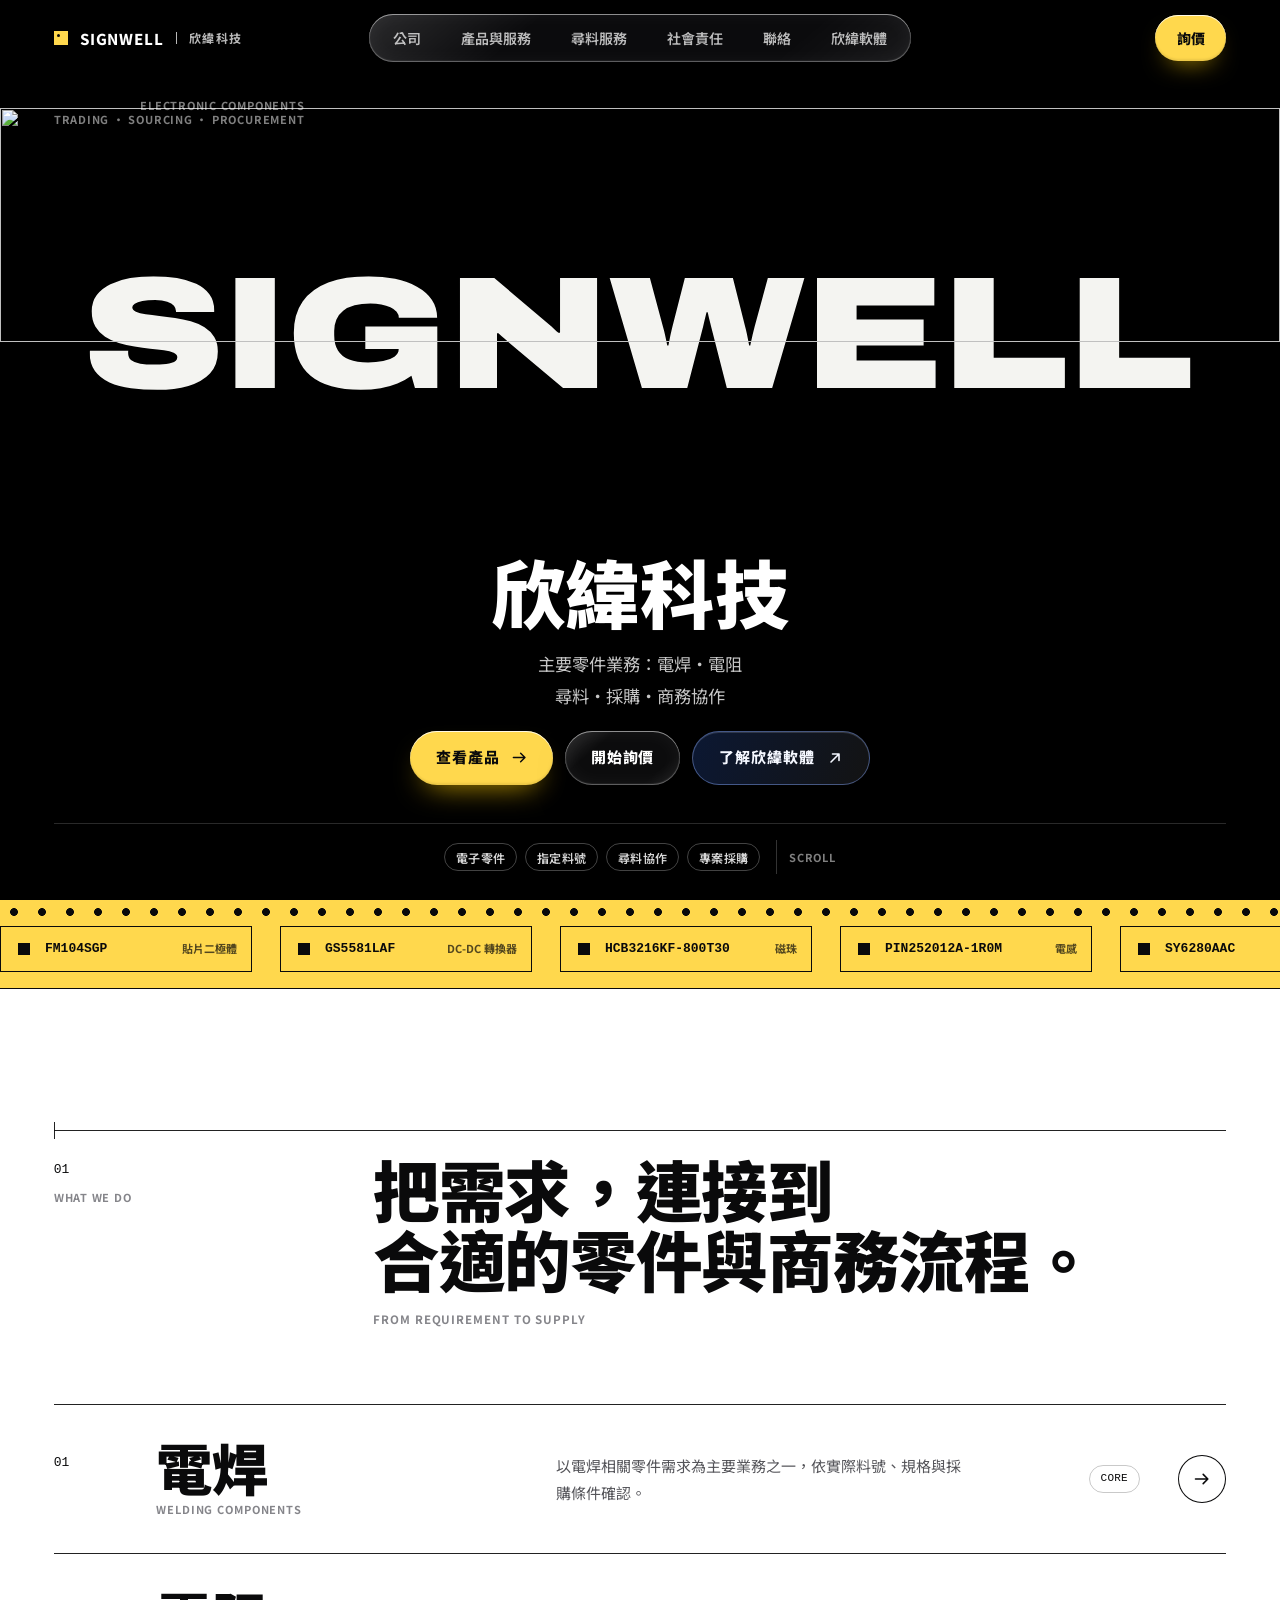
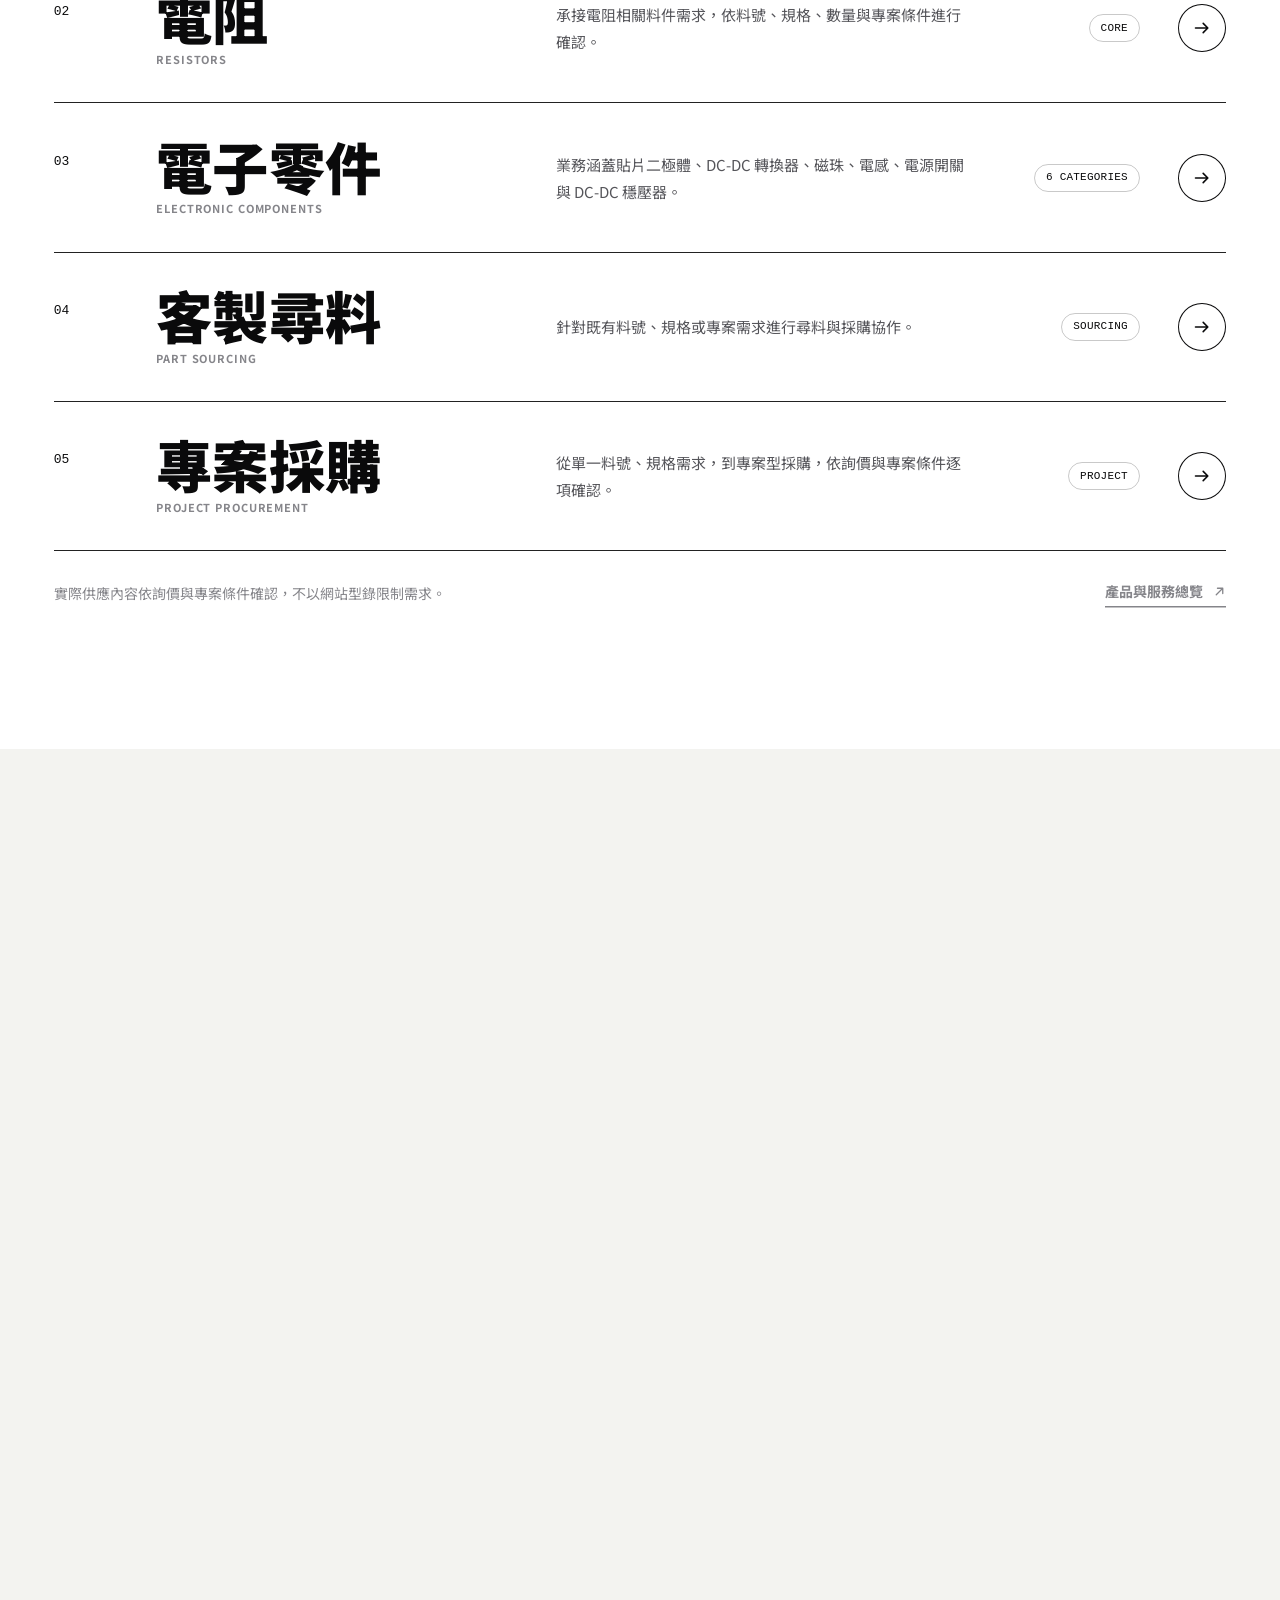
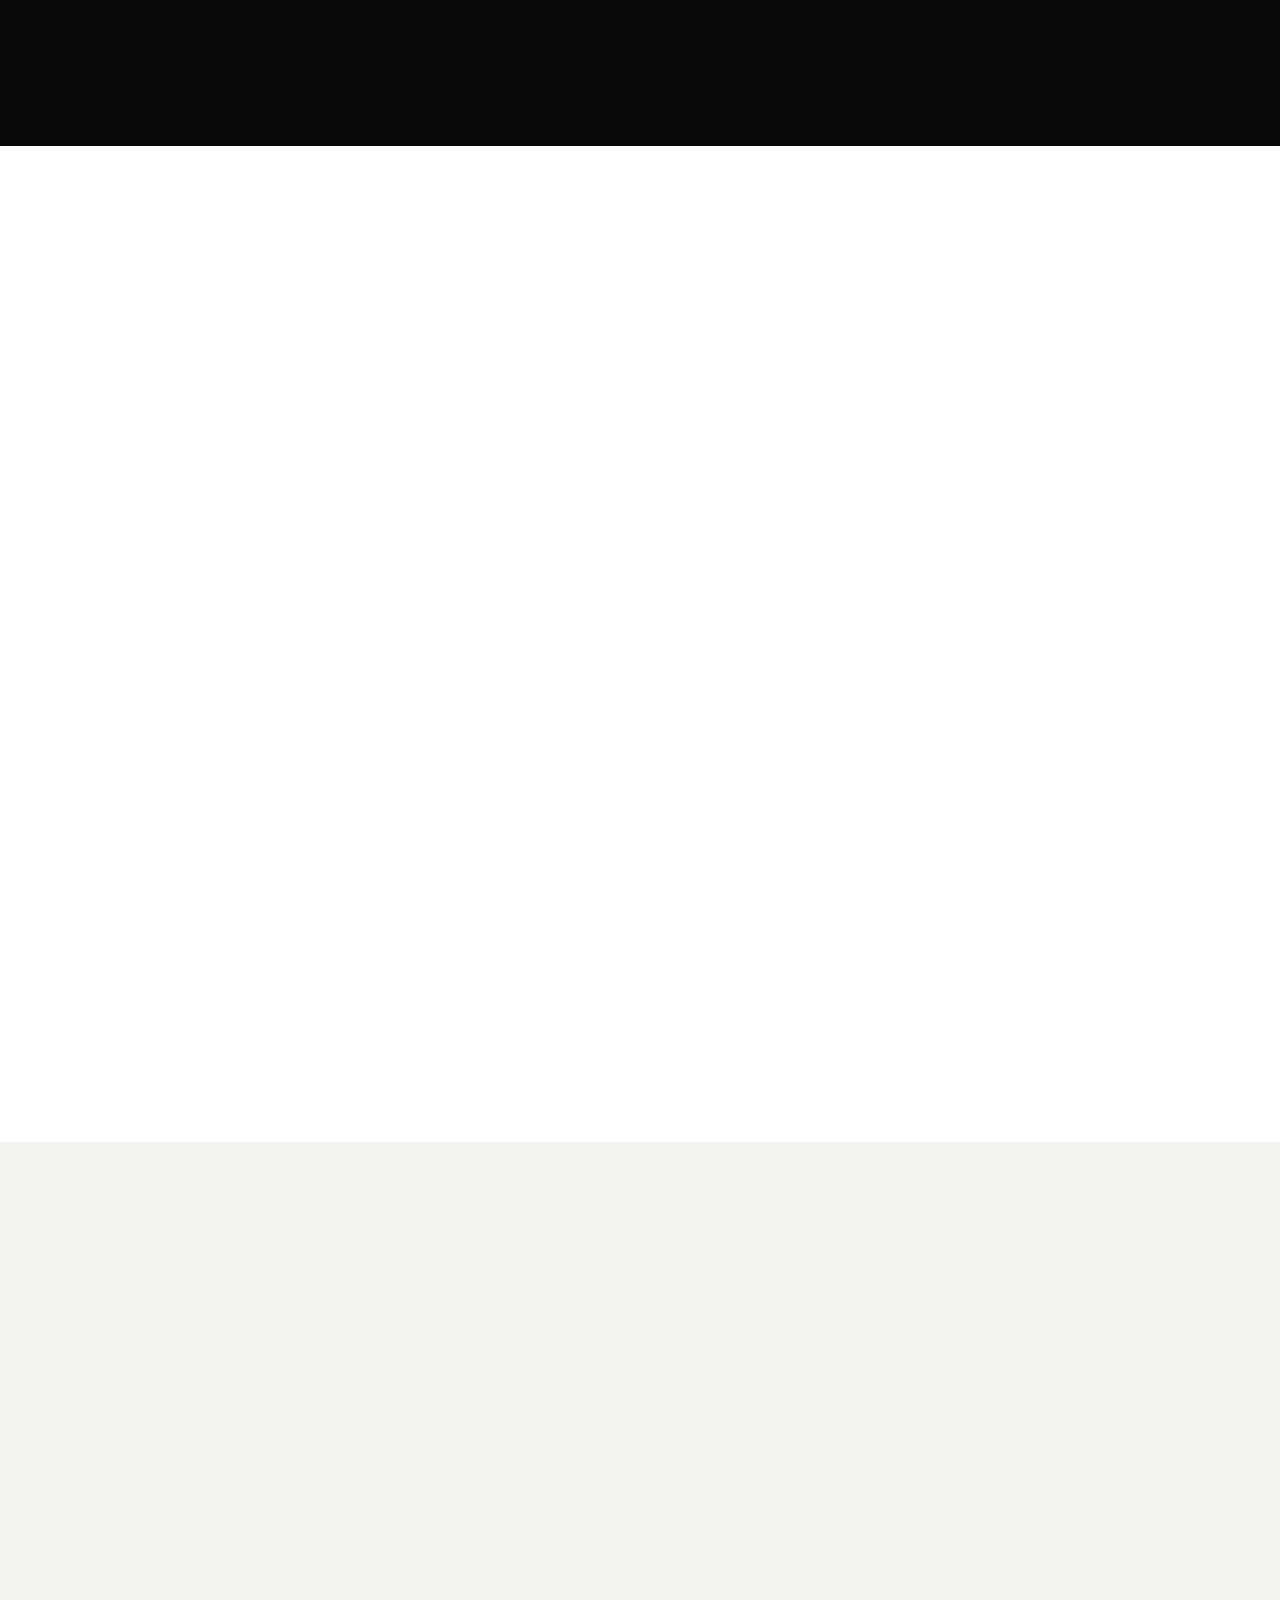
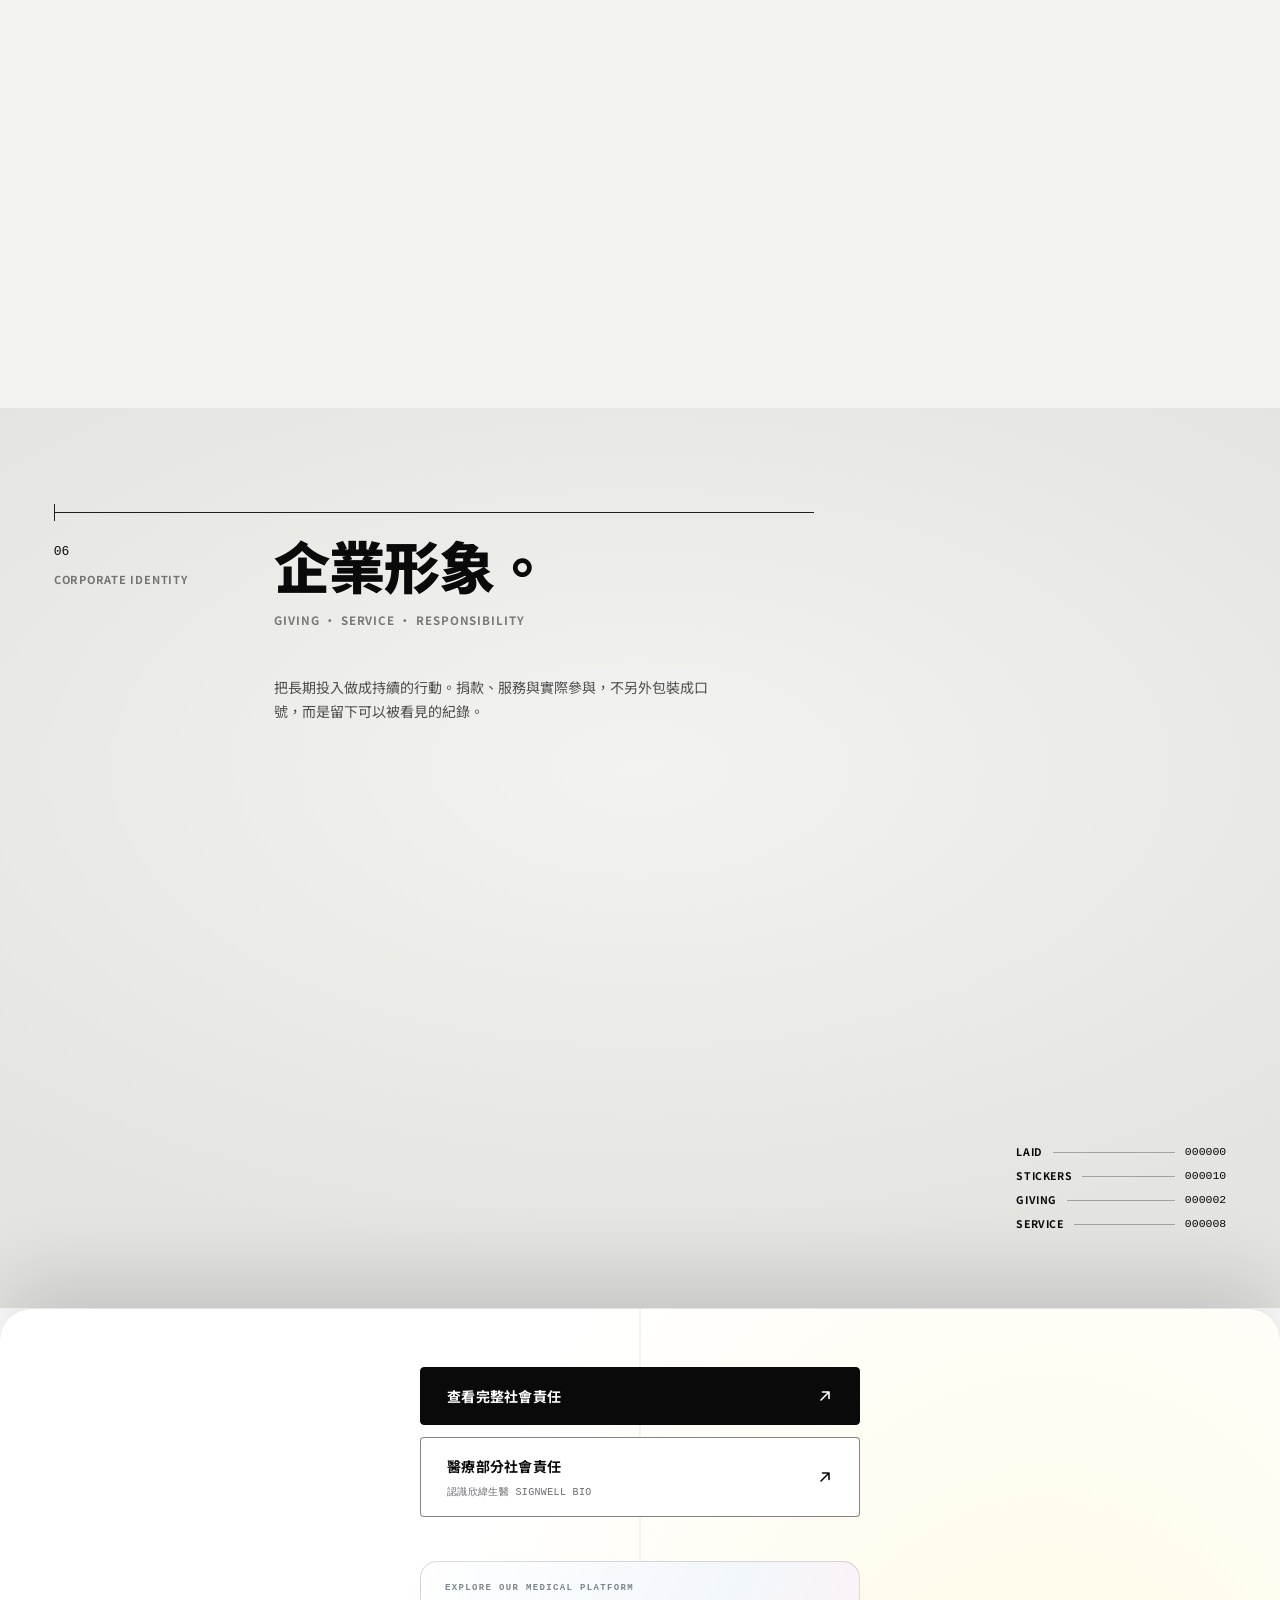
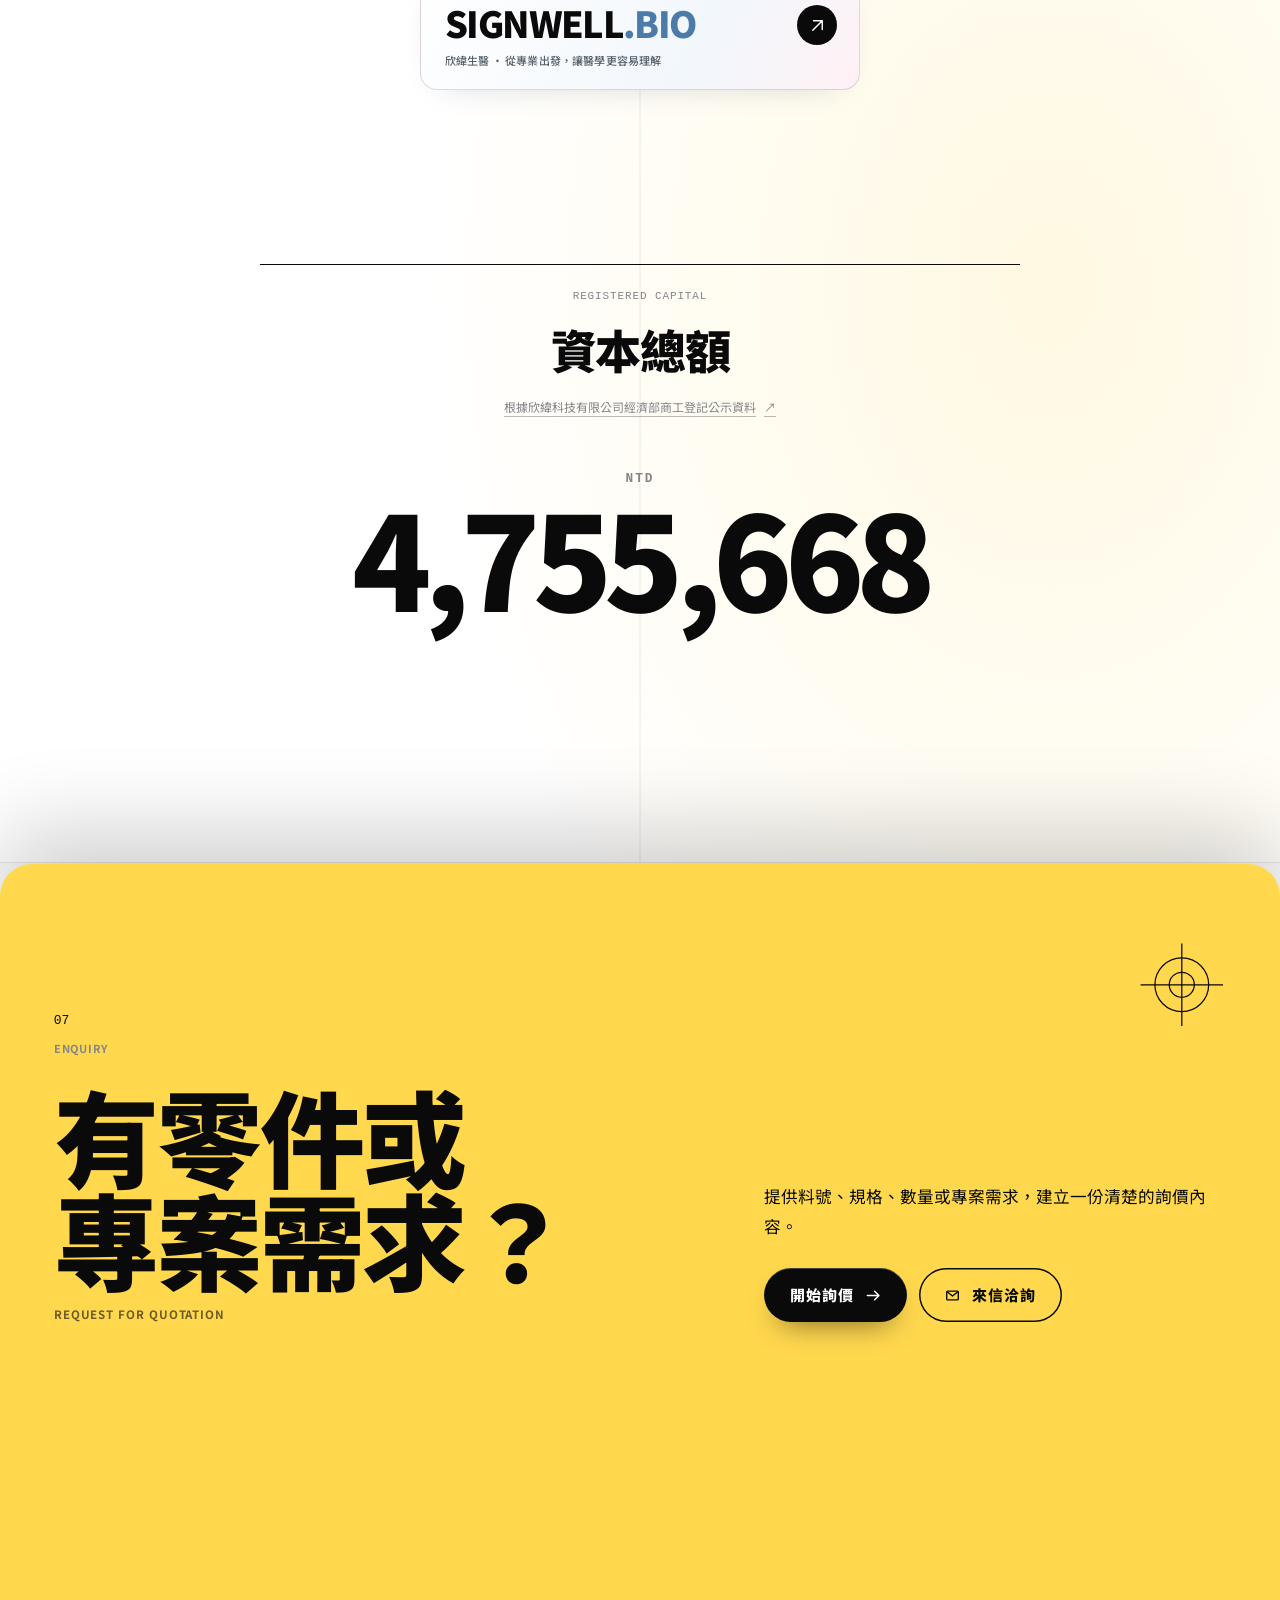
==== commit 32261e8f: "Style: nudge homepage registered capital block upward" ====
--- a/index.html
+++ b/index.html
@@ -77,6 +77,9 @@
 #capital .capital-bio-portal:hover .capital-bio-arrow{transform:translate(2px,-2px);background:#315f87}
 #capital .capital-bio-portal:focus-visible{outline:3px solid #3d6bff;outline-offset:4px}
 #capital .capital-band-grid{padding-top:clamp(45px,5vw,75px)}
+/* Keep the registered-capital headline and figure slightly higher without altering nearby sections. */
+#capital .capital-band-meta,
+#capital .capital-number-wrap{transform:translateY(-20px)}
 @media(max-width:560px){
   #capital .capital-bio-portal{min-height:118px;margin-top:26px;padding:17px 16px 17px 18px;gap:9px}
   #capital .capital-bio-kicker{font-size:8px;letter-spacing:.1em}
@@ -84,6 +87,8 @@
   #capital .capital-bio-desc{font-size:10.5px}
   #capital .capital-bio-arrow{width:35px;height:35px;flex-basis:35px}
   #capital .capital-band-grid{padding-top:44px}
+  #capital .capital-band-meta,
+  #capital .capital-number-wrap{transform:translateY(-14px)}
 }
 @media(prefers-reduced-motion:reduce){
   #capital .capital-bio-portal,#capital .capital-bio-arrow{transition:none}
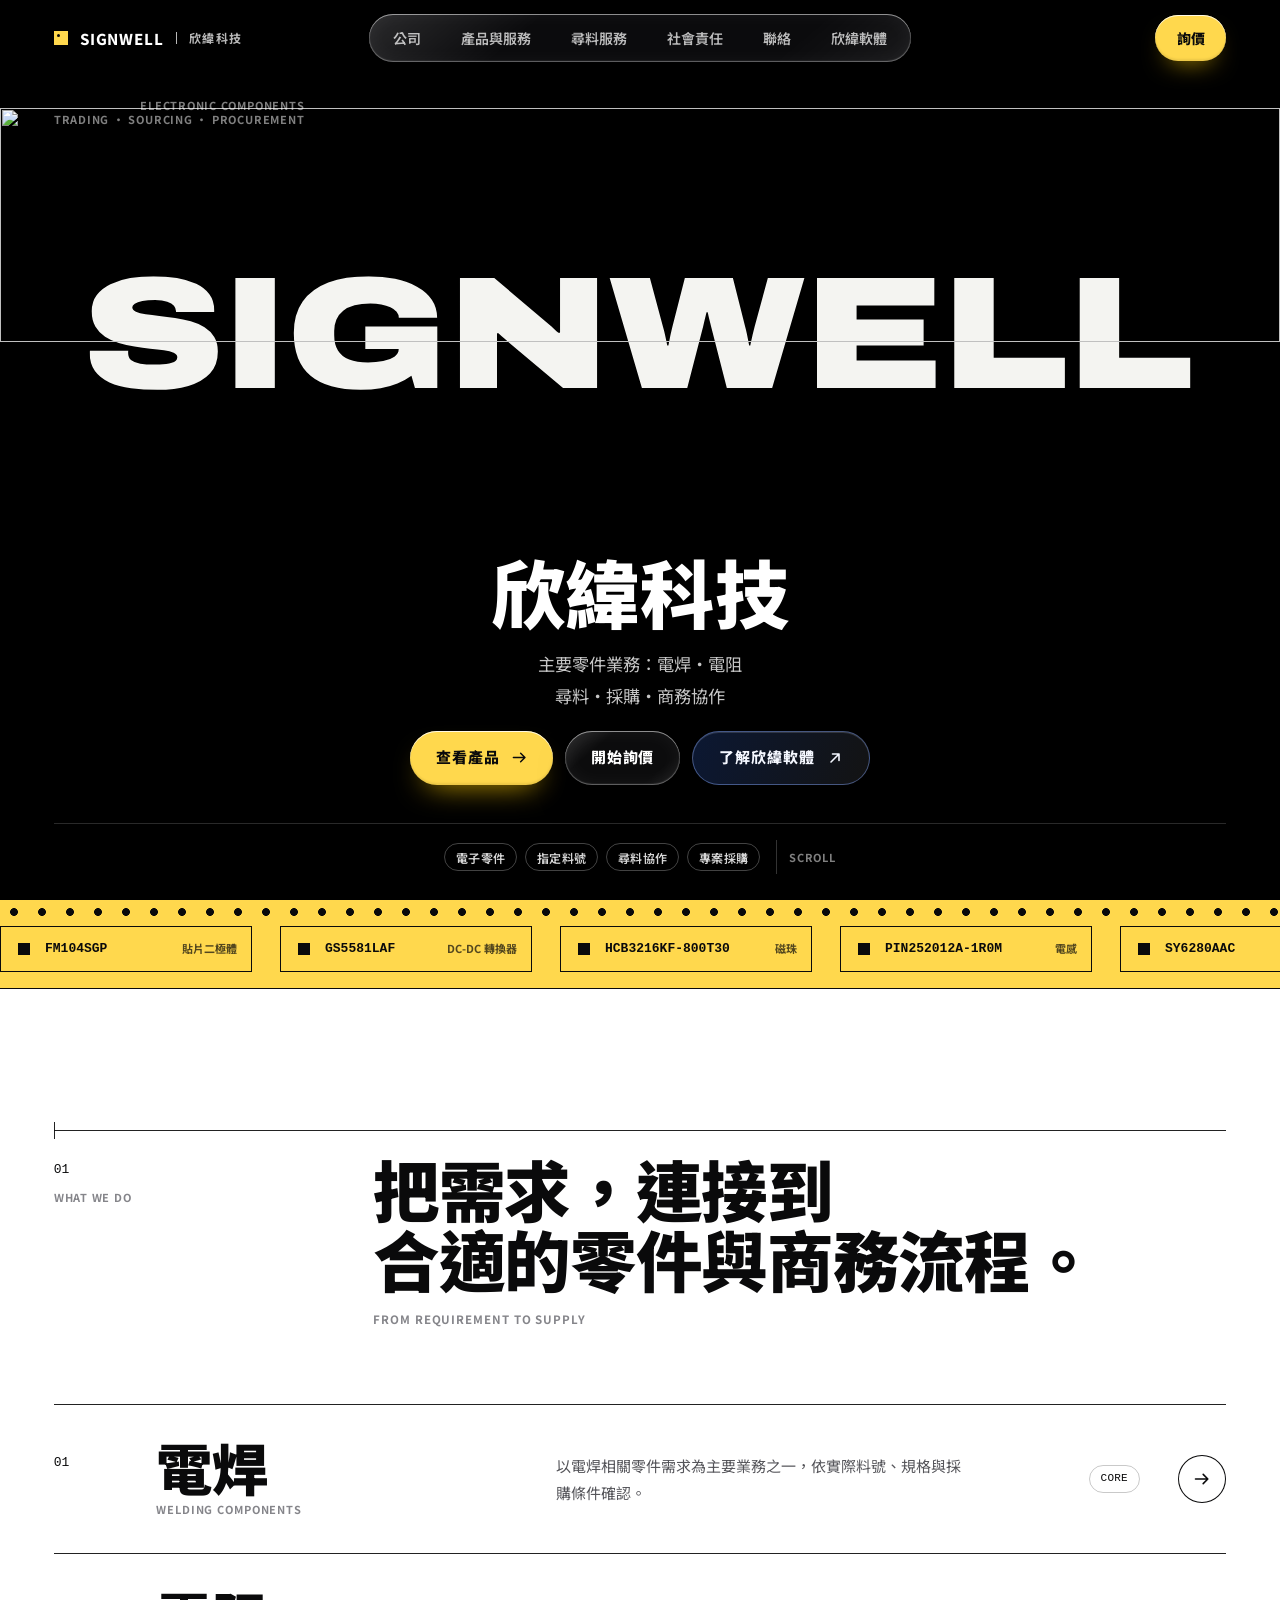
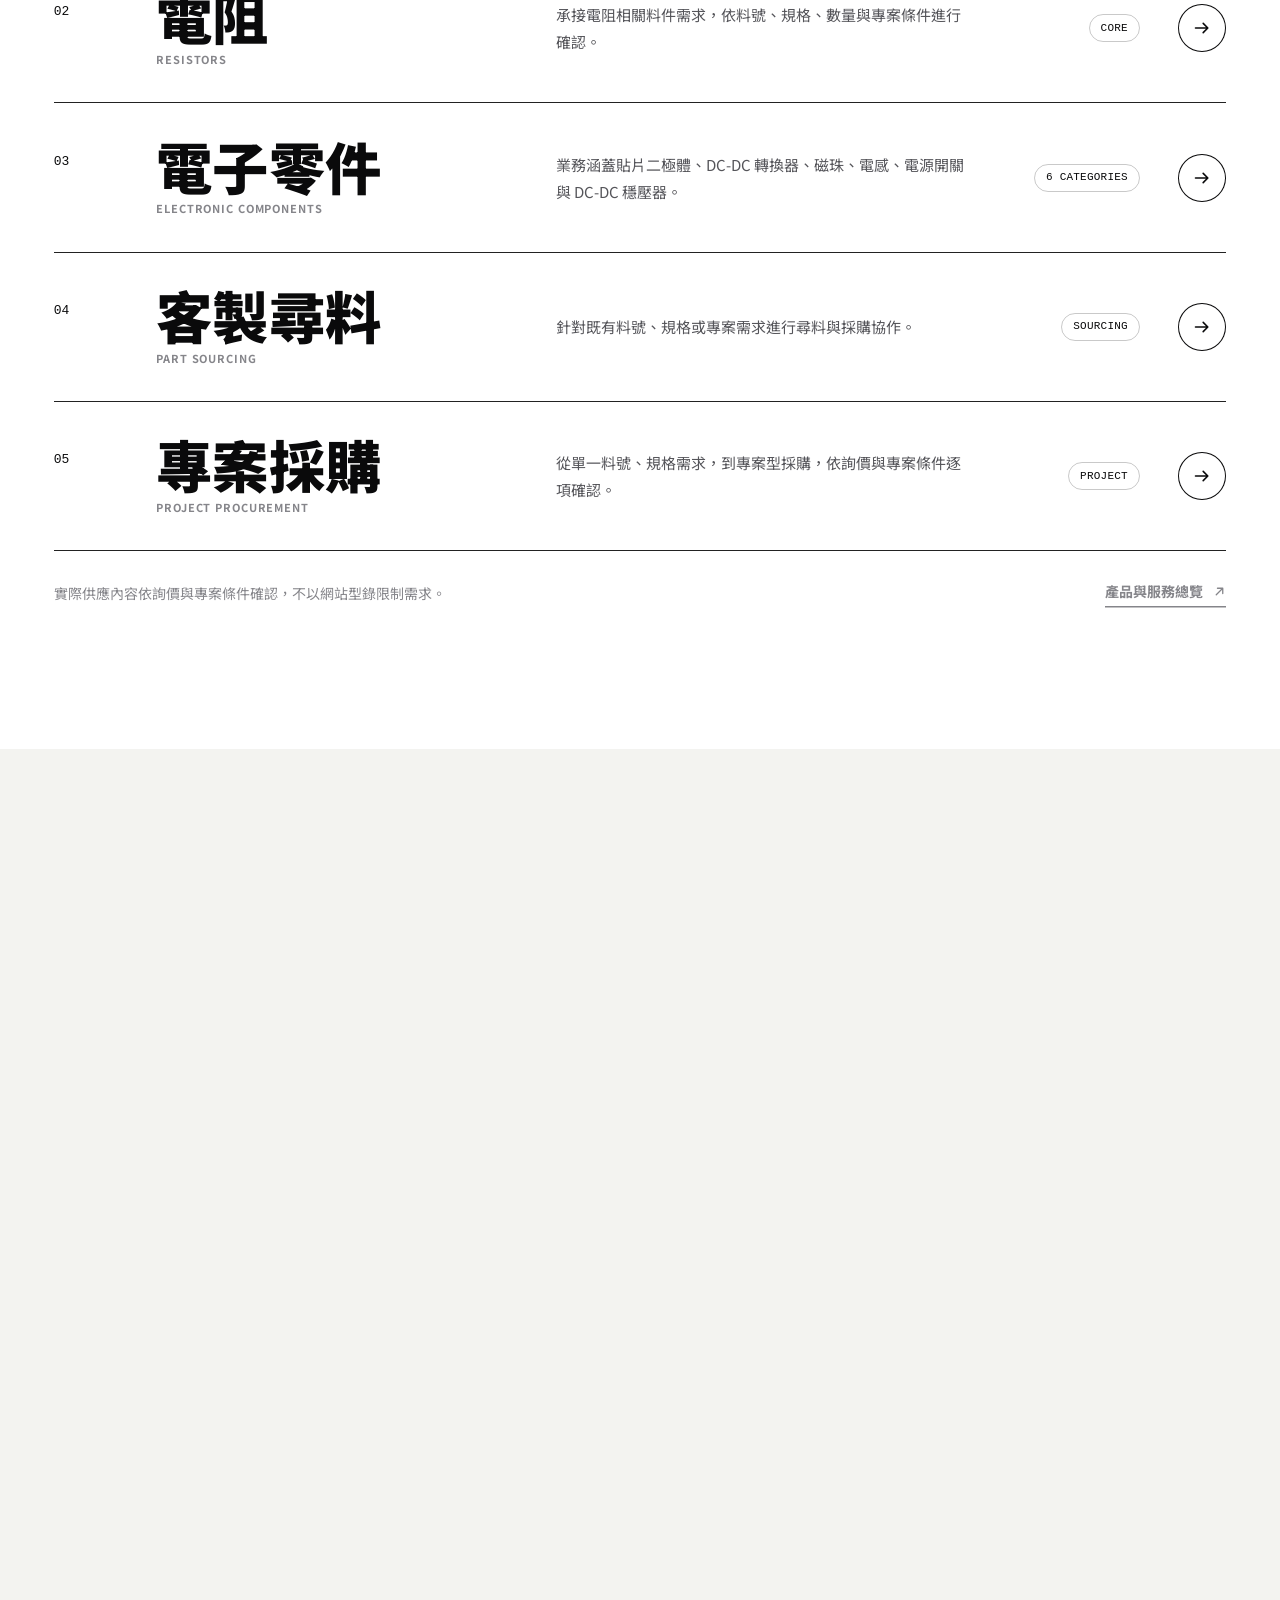
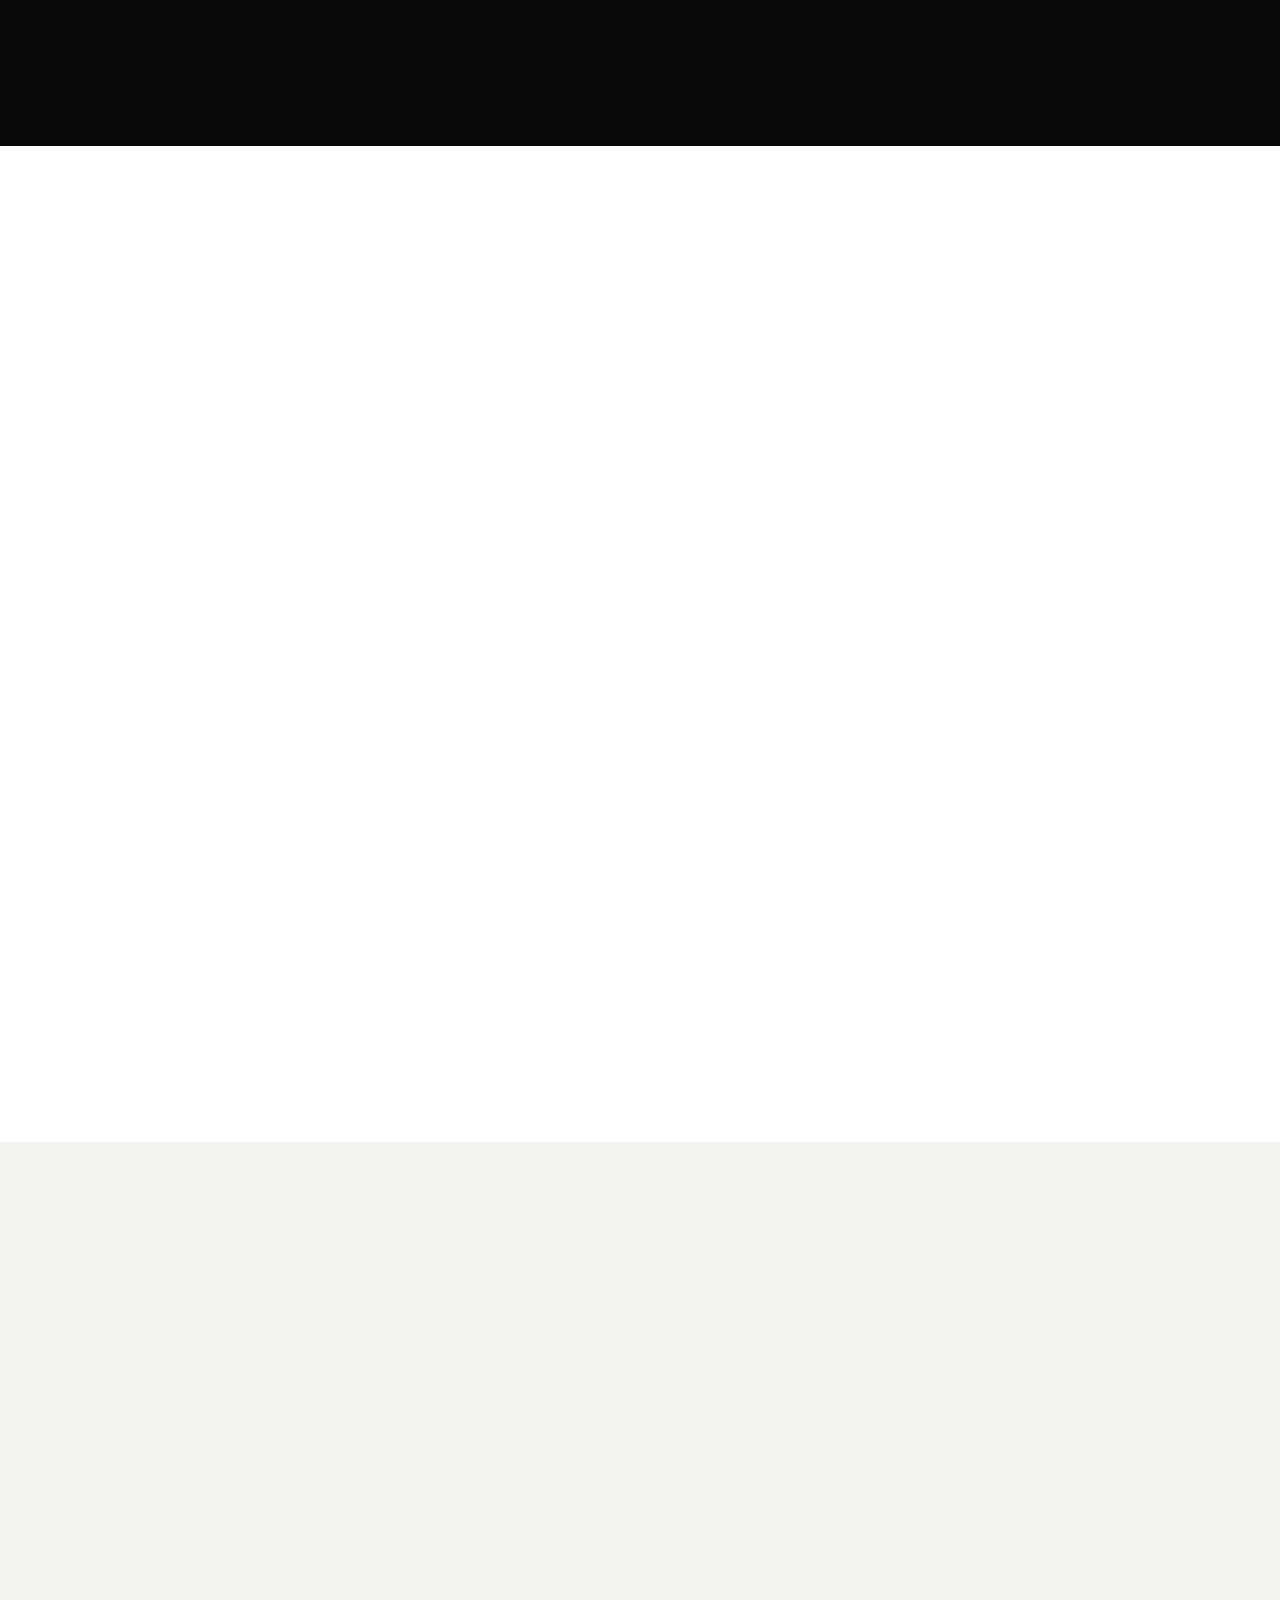
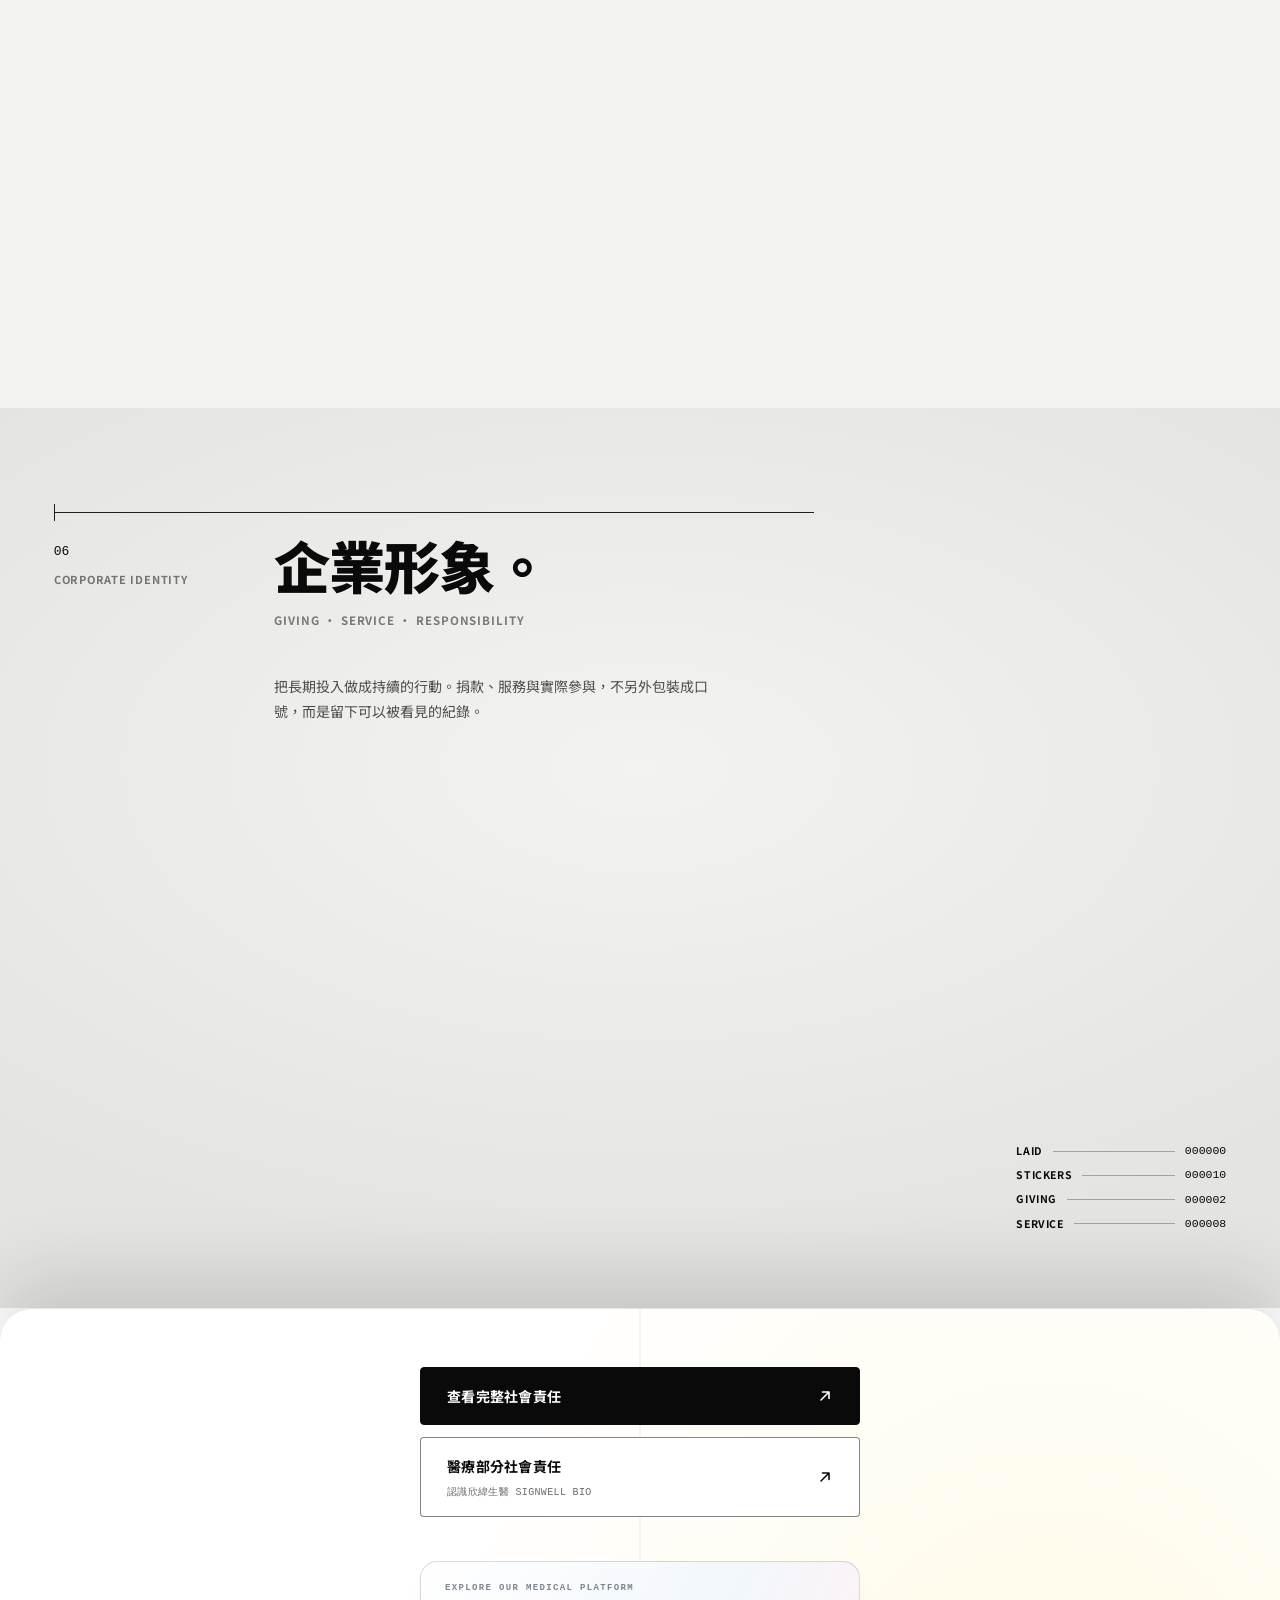
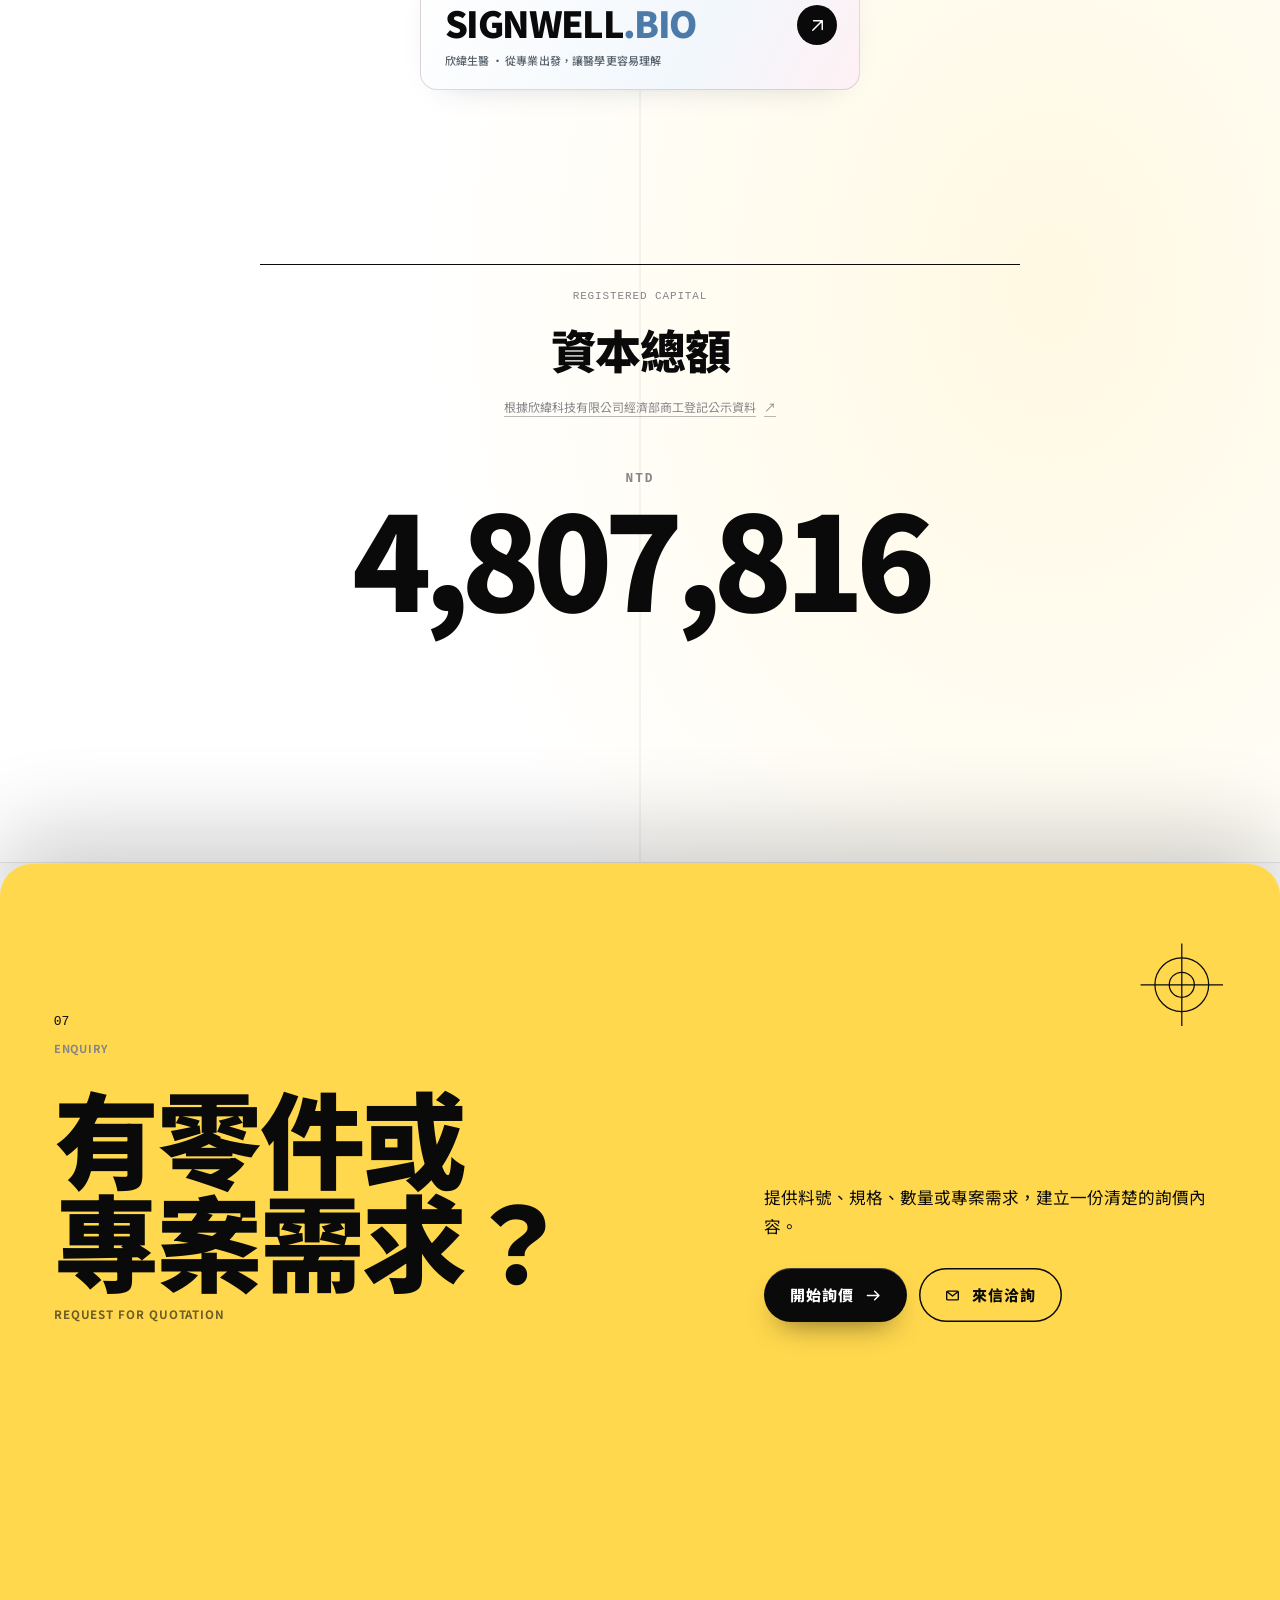
==== commit ba86be1e: "Fix excessive mobile whitespace above registered capital" ====
--- a/index.html
+++ b/index.html
@@ -90,6 +90,13 @@
   #capital .capital-band-meta,
   #capital .capital-number-wrap{transform:translateY(-14px)}
 }
+@media(max-width:760px){
+  /* Remove the viewport-height spacer that separated the BIO card from the capital heading on phones. */
+  body[data-page="home"] .home-cover-stack #capital .capital-band-grid{
+    min-height:0;
+    align-content:start;
+  }
+}
 @media(prefers-reduced-motion:reduce){
   #capital .capital-bio-portal,#capital .capital-bio-arrow{transition:none}
 }
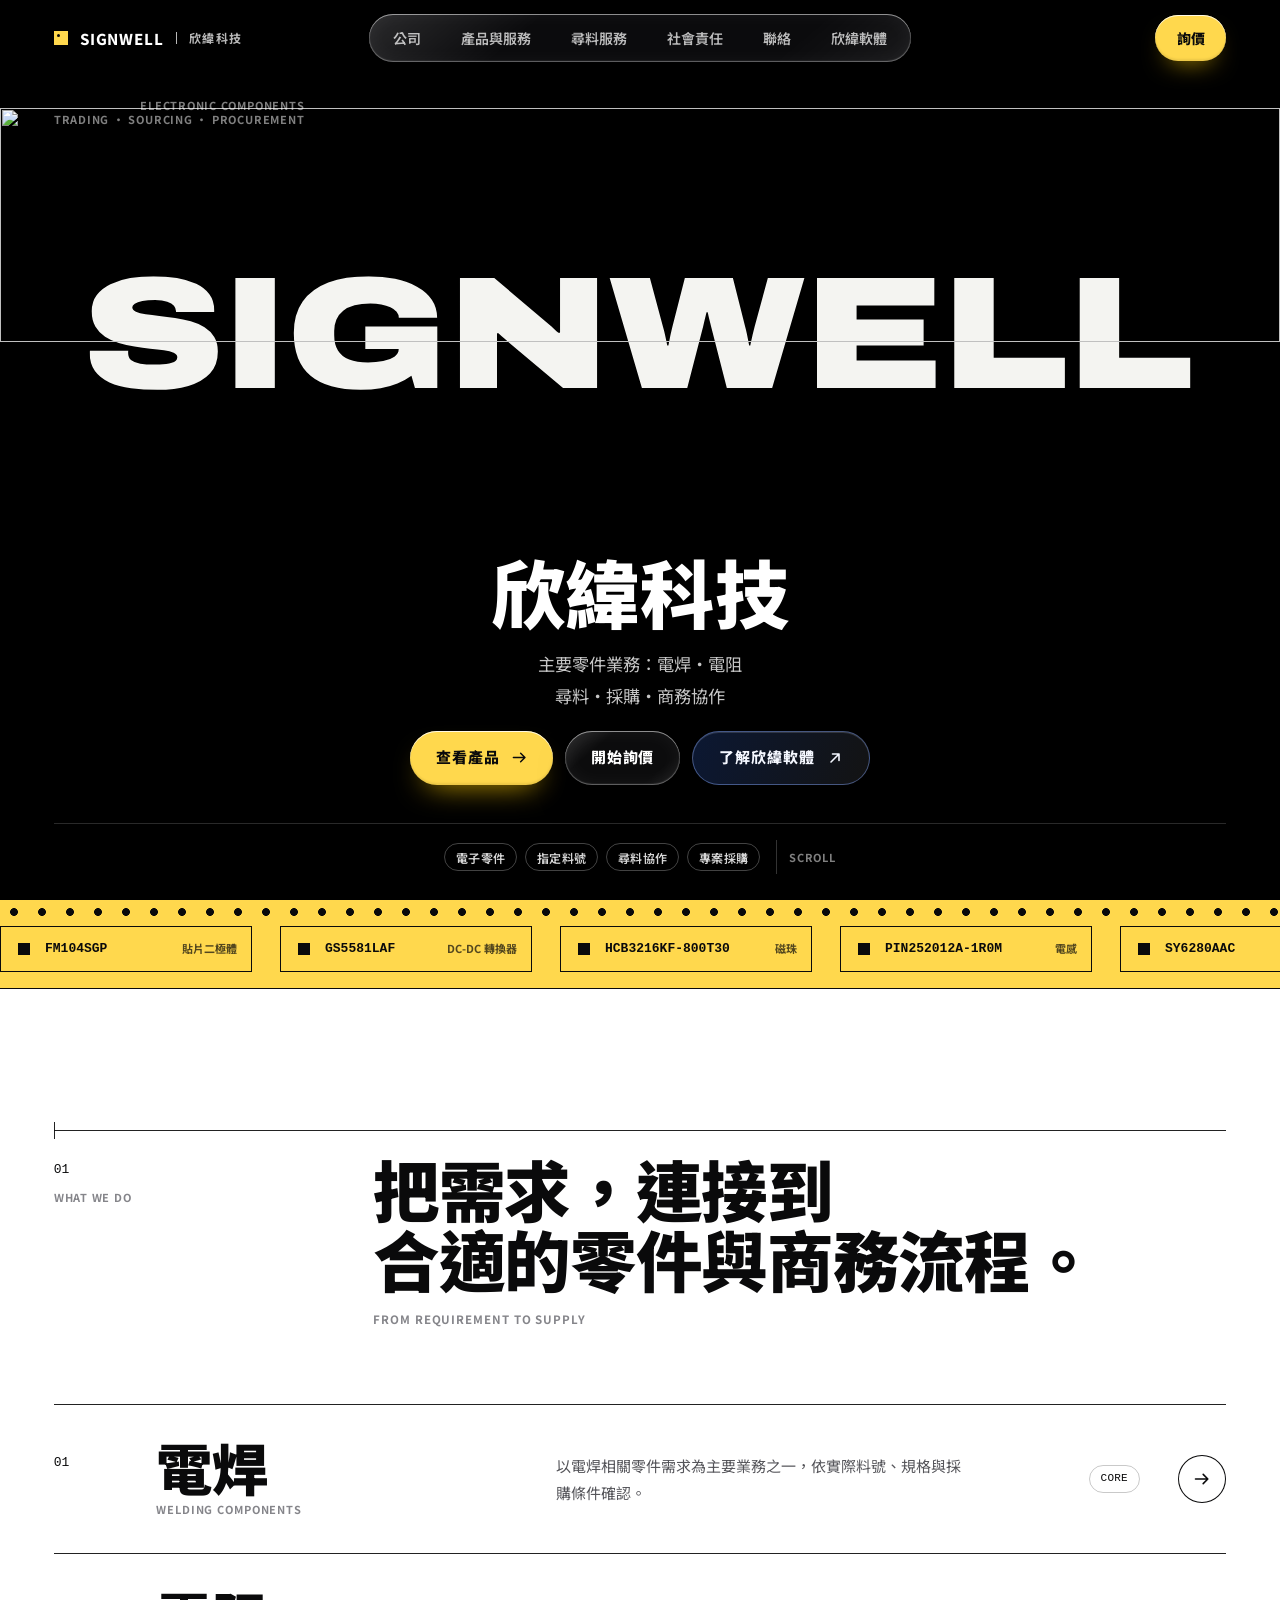
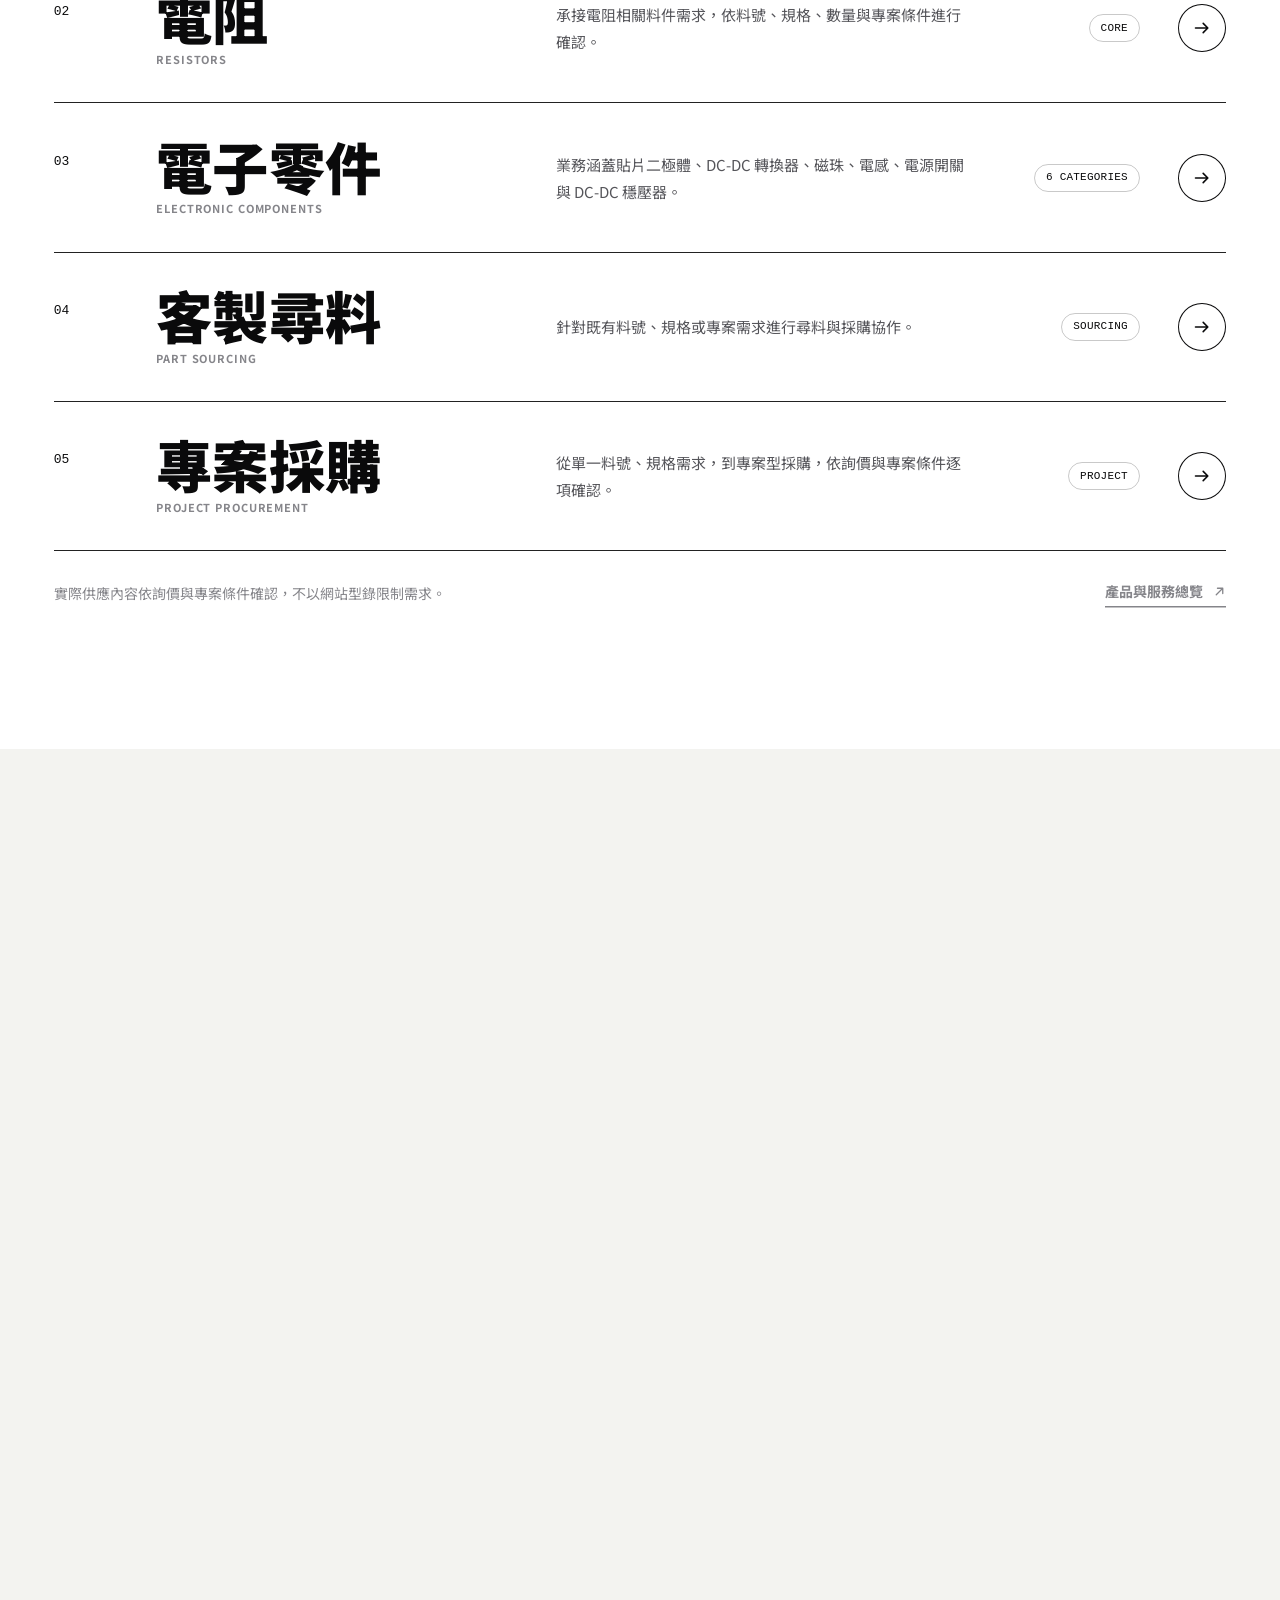
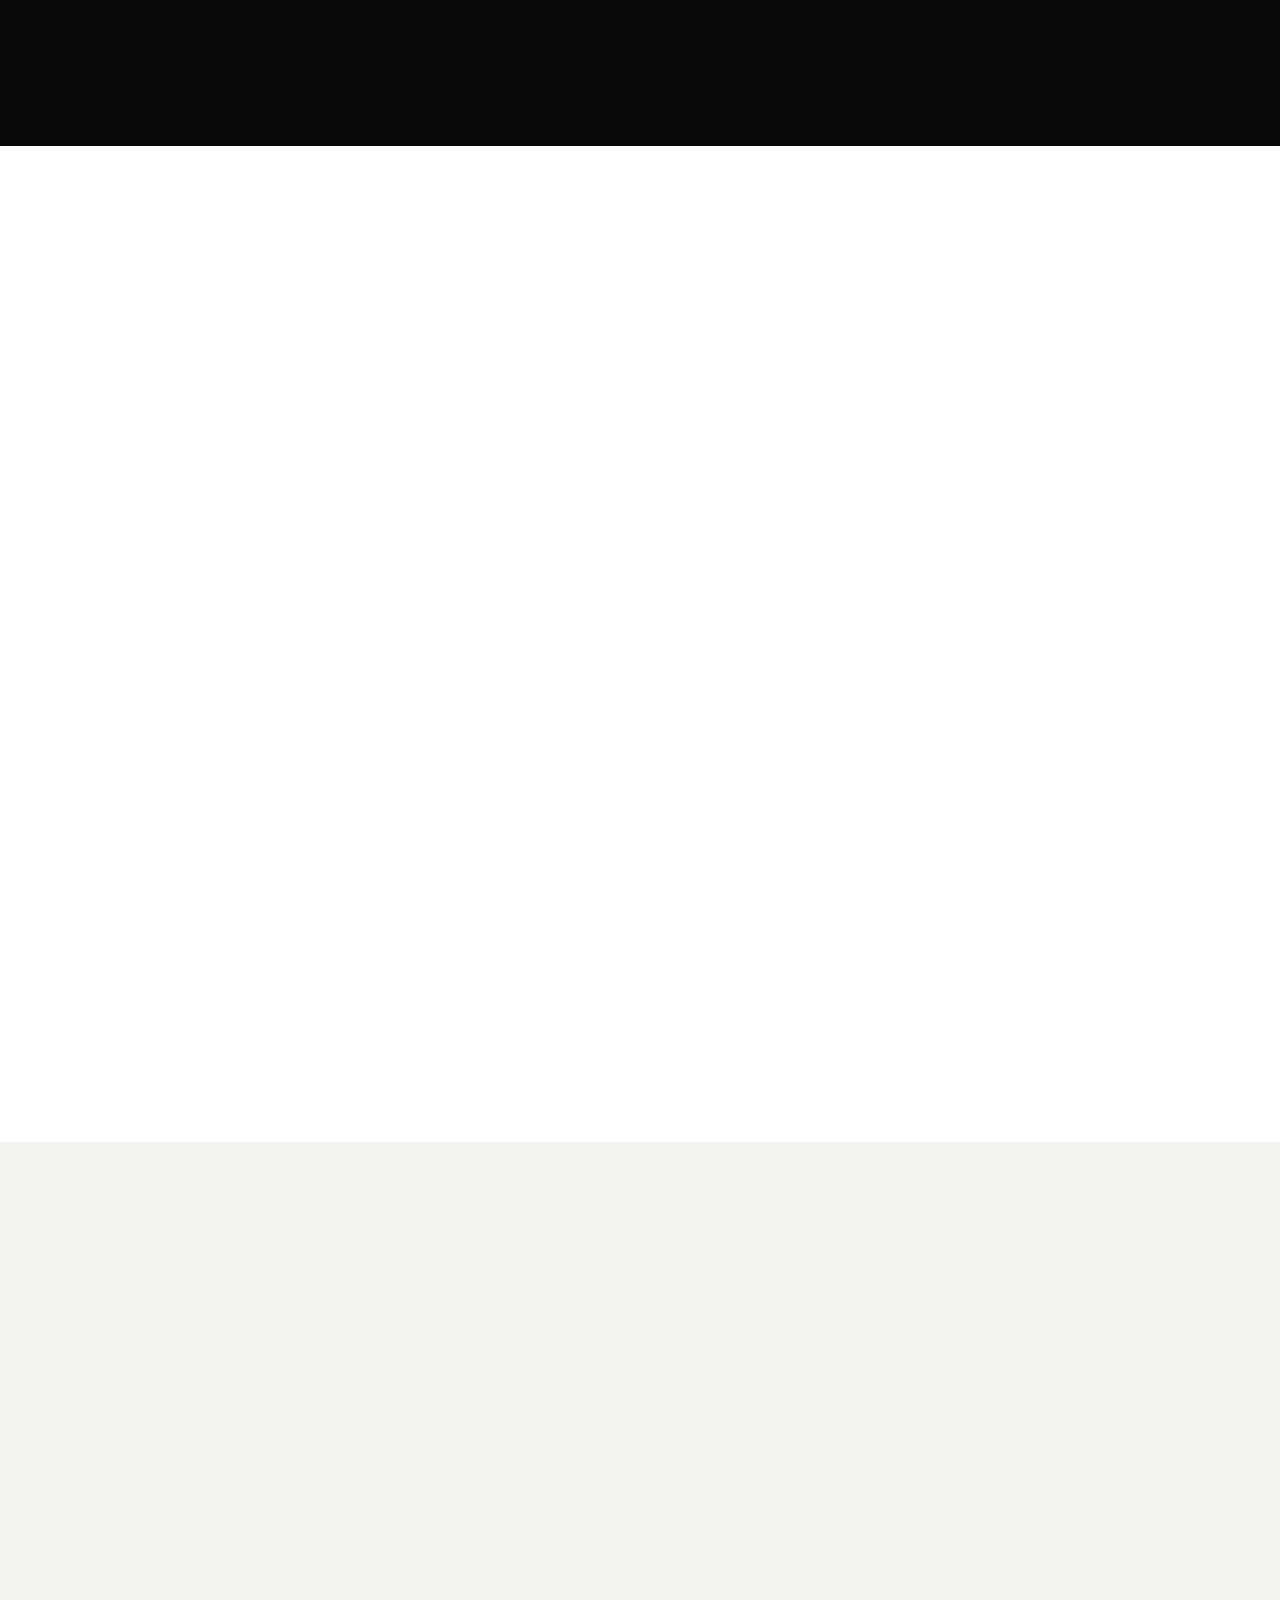
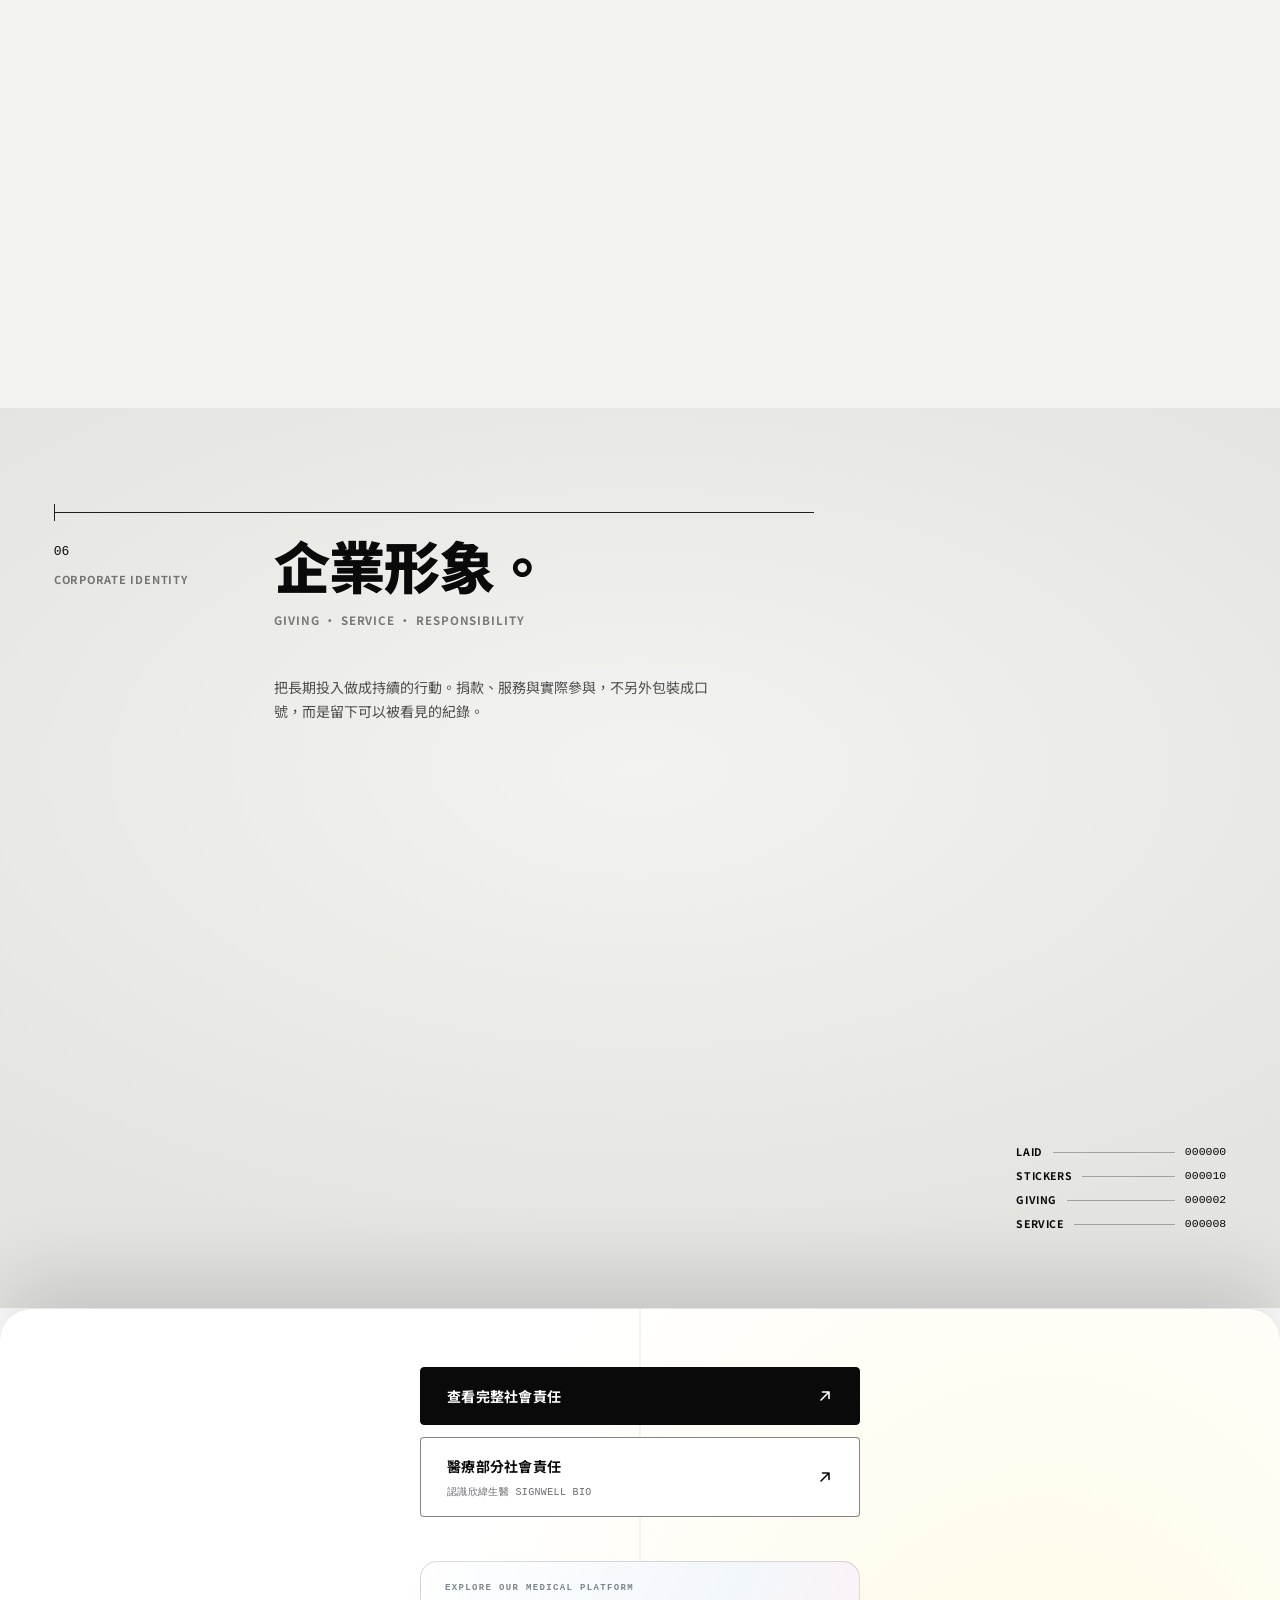
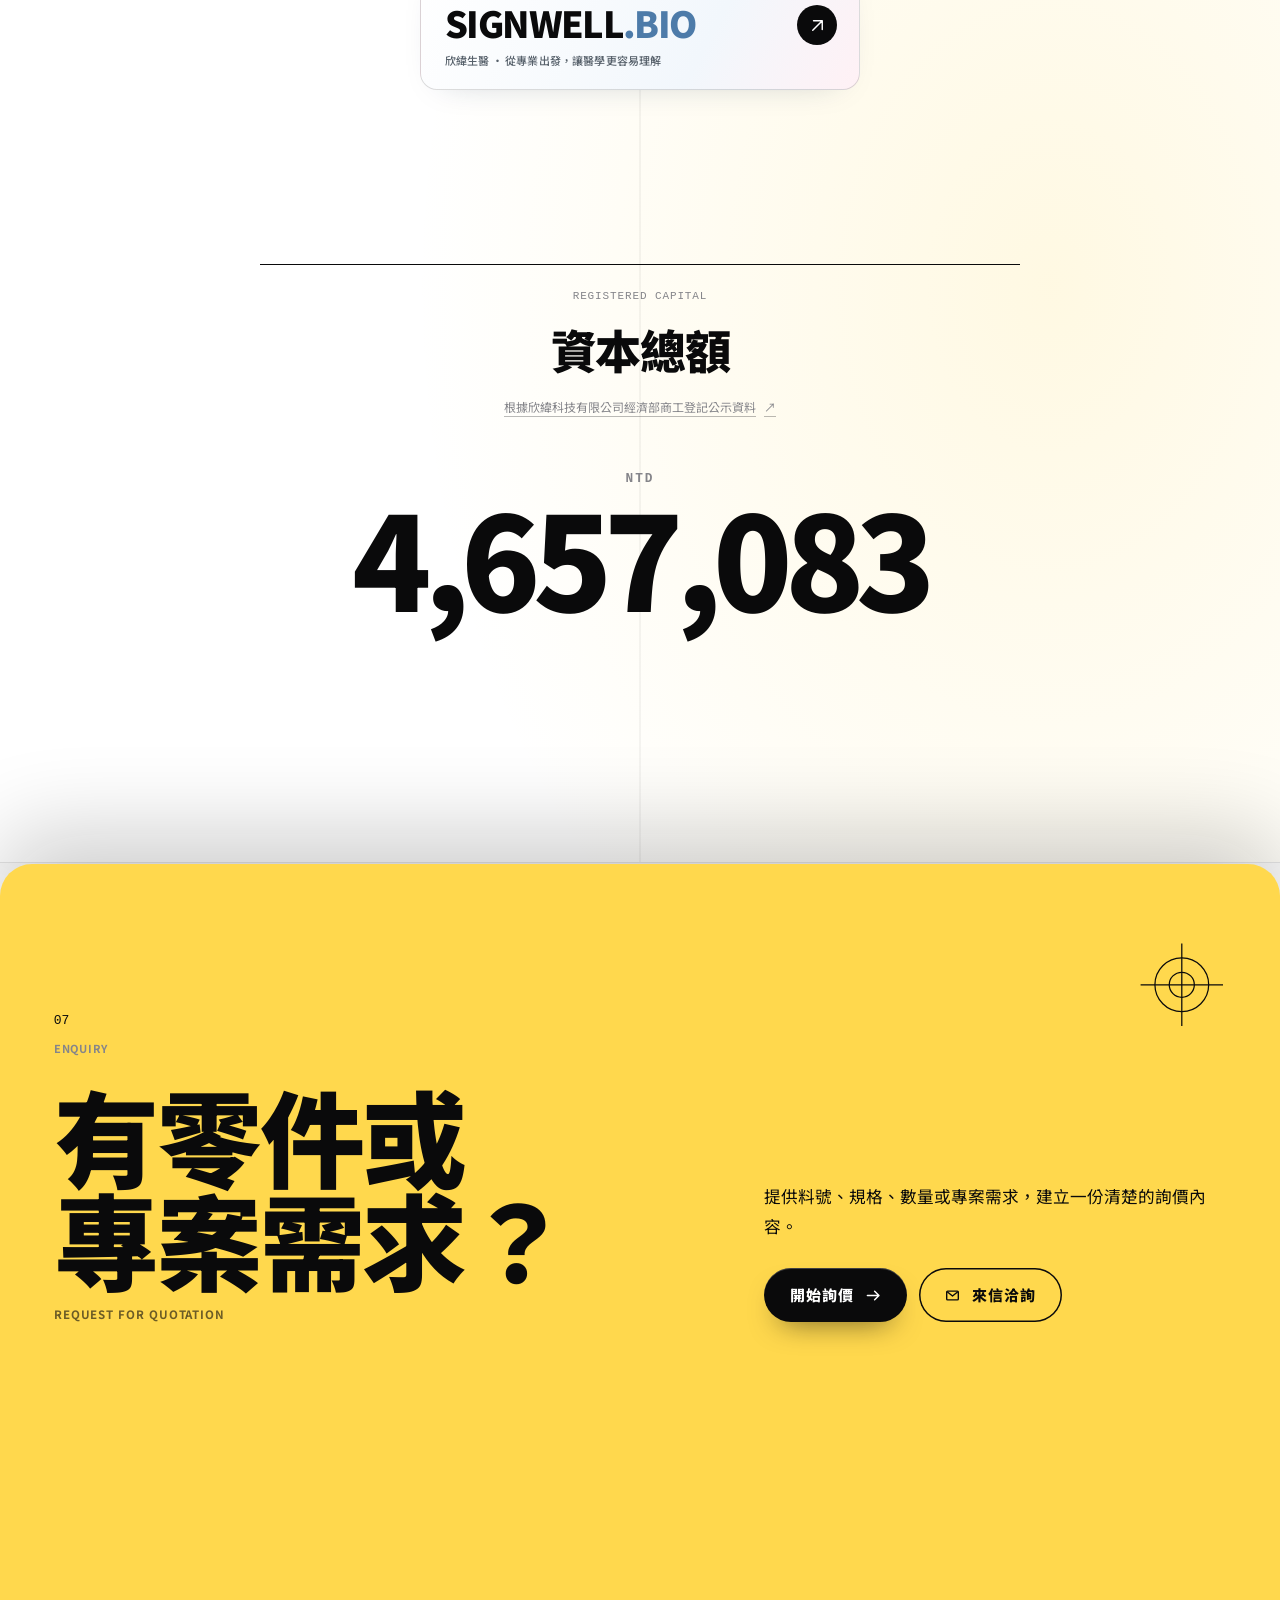
==== commit 4fb94ac3: "fix: load corrected quotation navigation on homepage" ====
--- a/index.html
+++ b/index.html
@@ -21,7 +21,7 @@
 <link rel="preload" href="assets/fonts/archivo-var.woff" as="font" type="font/woff" crossorigin>
 <link rel="stylesheet" href="assets/css/site.css?v=20261013-gpu2">
 <script>document.documentElement.classList.replace('no-js','js')</script>
-<script defer src="assets/js/app.js?v=20261013-gpu2"></script>
+<script defer src="assets/js/app.js?v=20261017-rfq-navfix1"></script>
 <script defer src="assets/js/belowfold.js?v=20261008-catalog1"></script>
 <script defer src="assets/js/gpu-lifecycle.js?v=20261013-gpu2"></script>
 <script defer src="assets/js/service-tape.js?v=20261013-gpu2"></script>
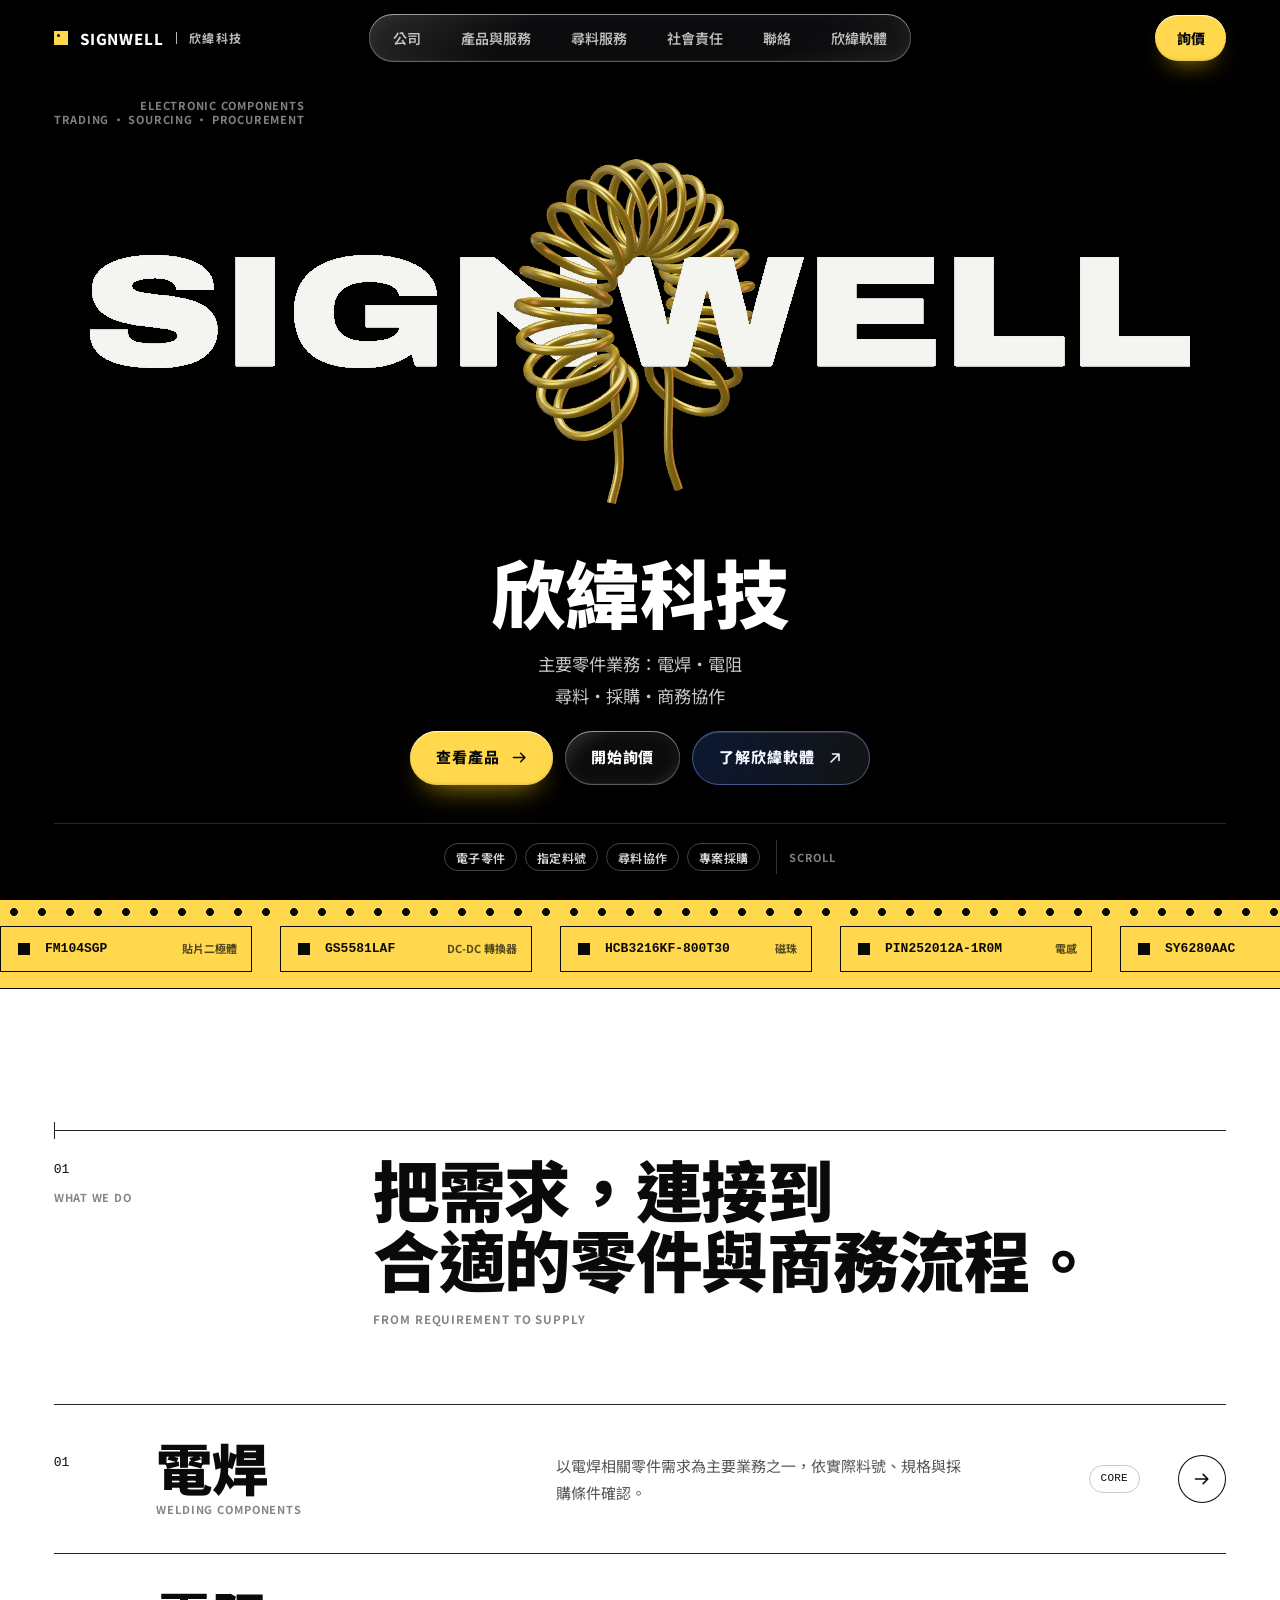
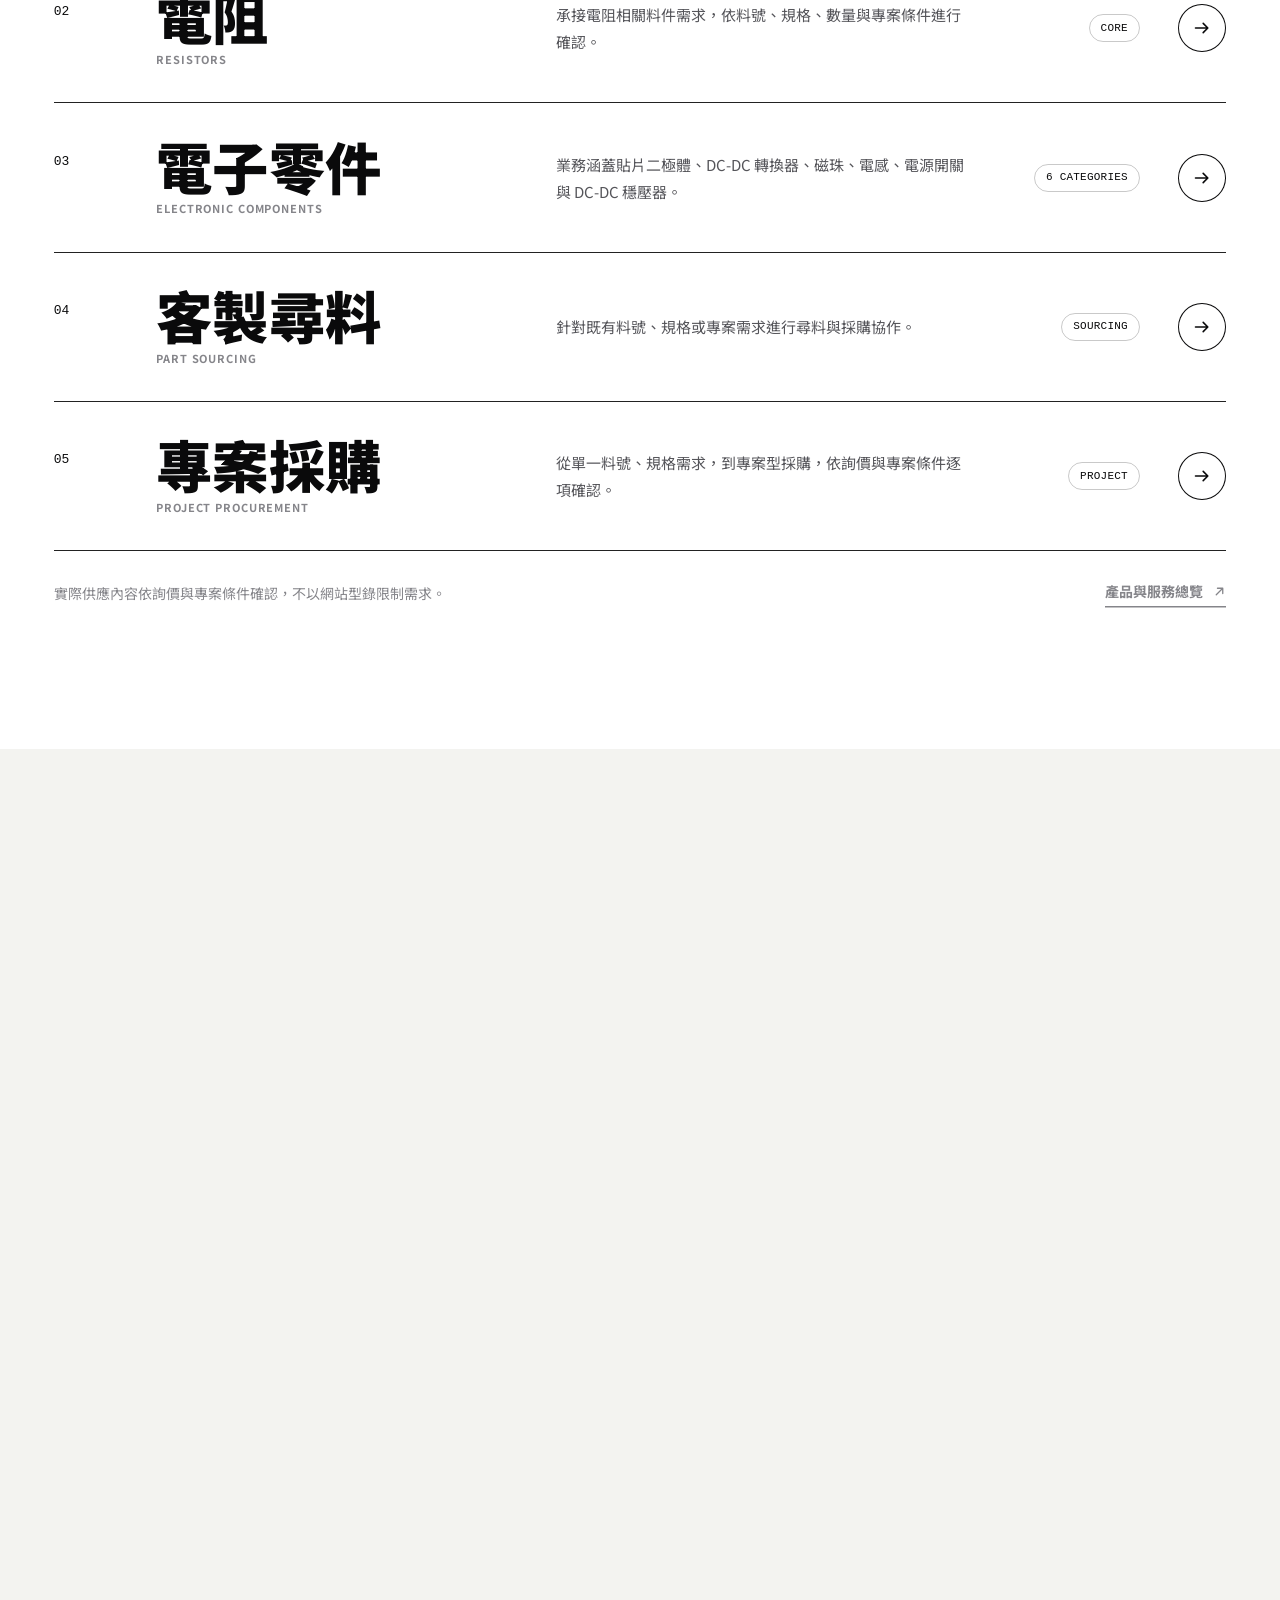
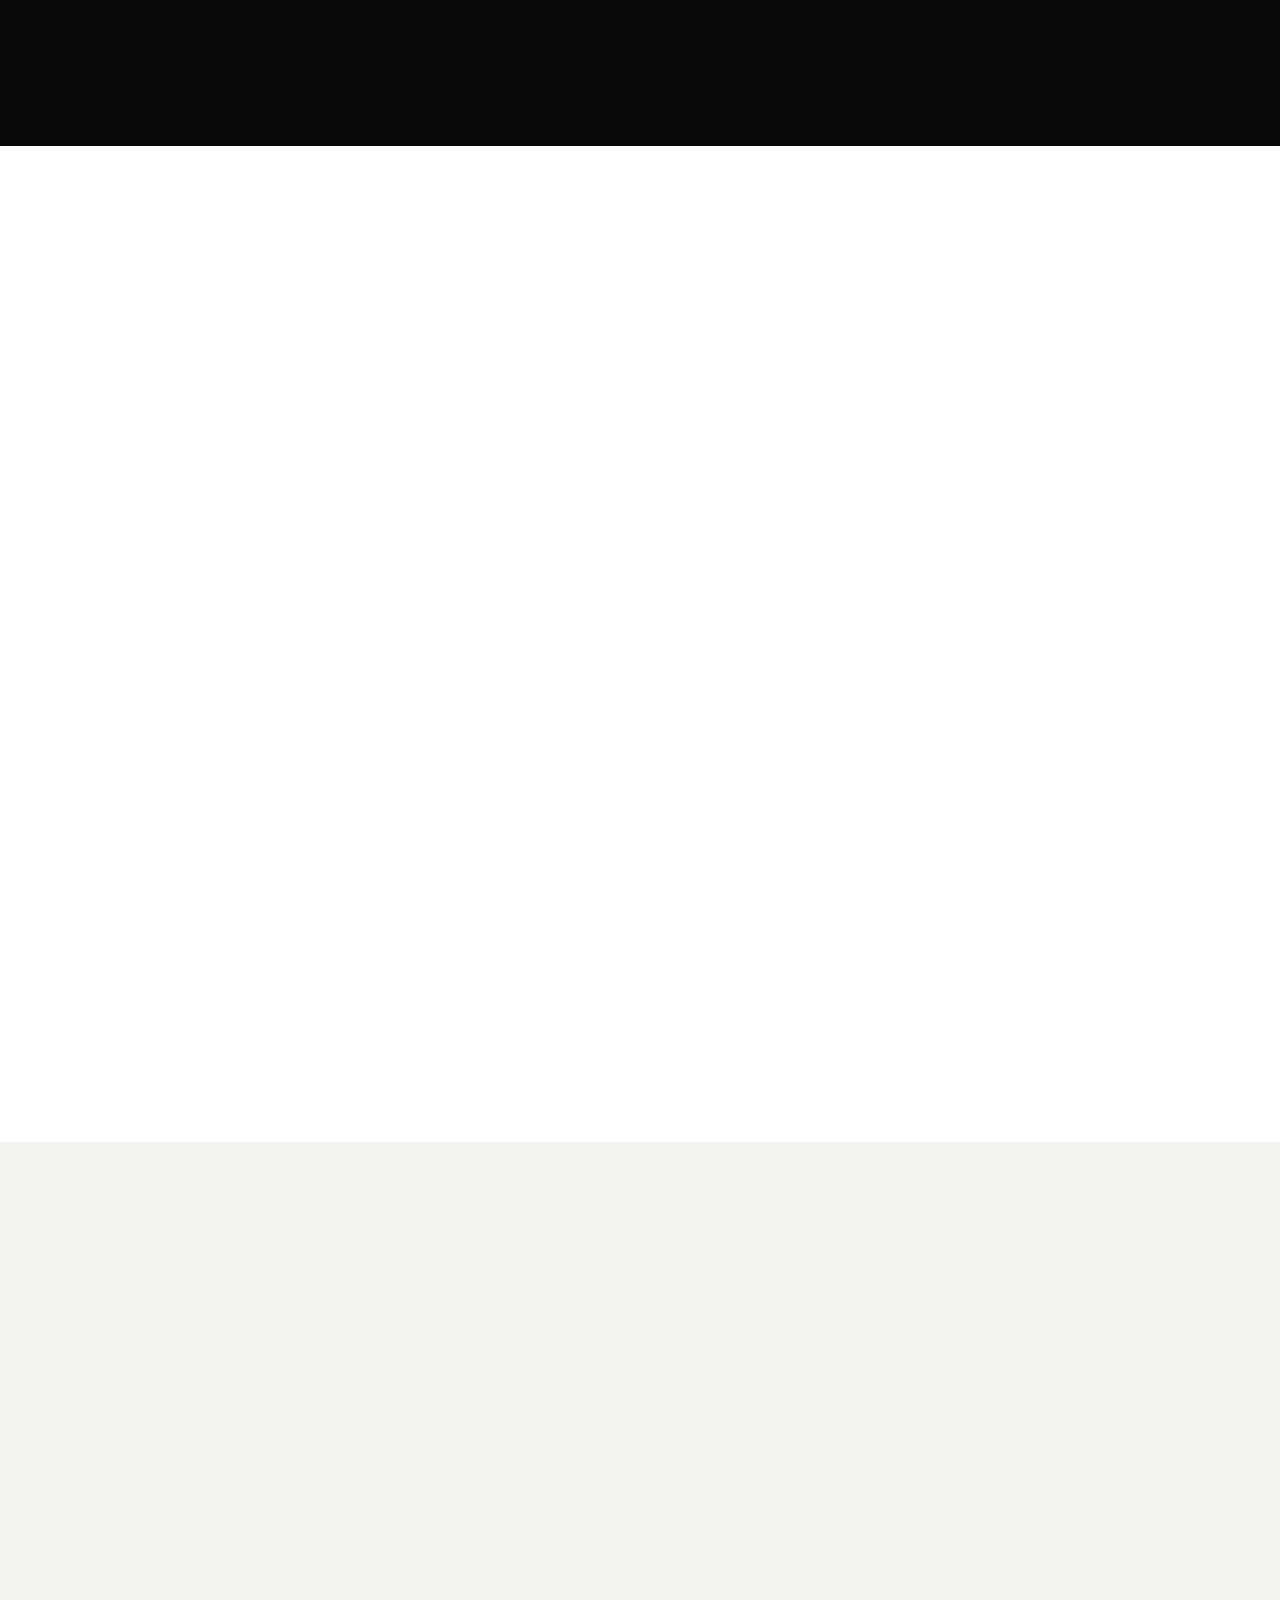
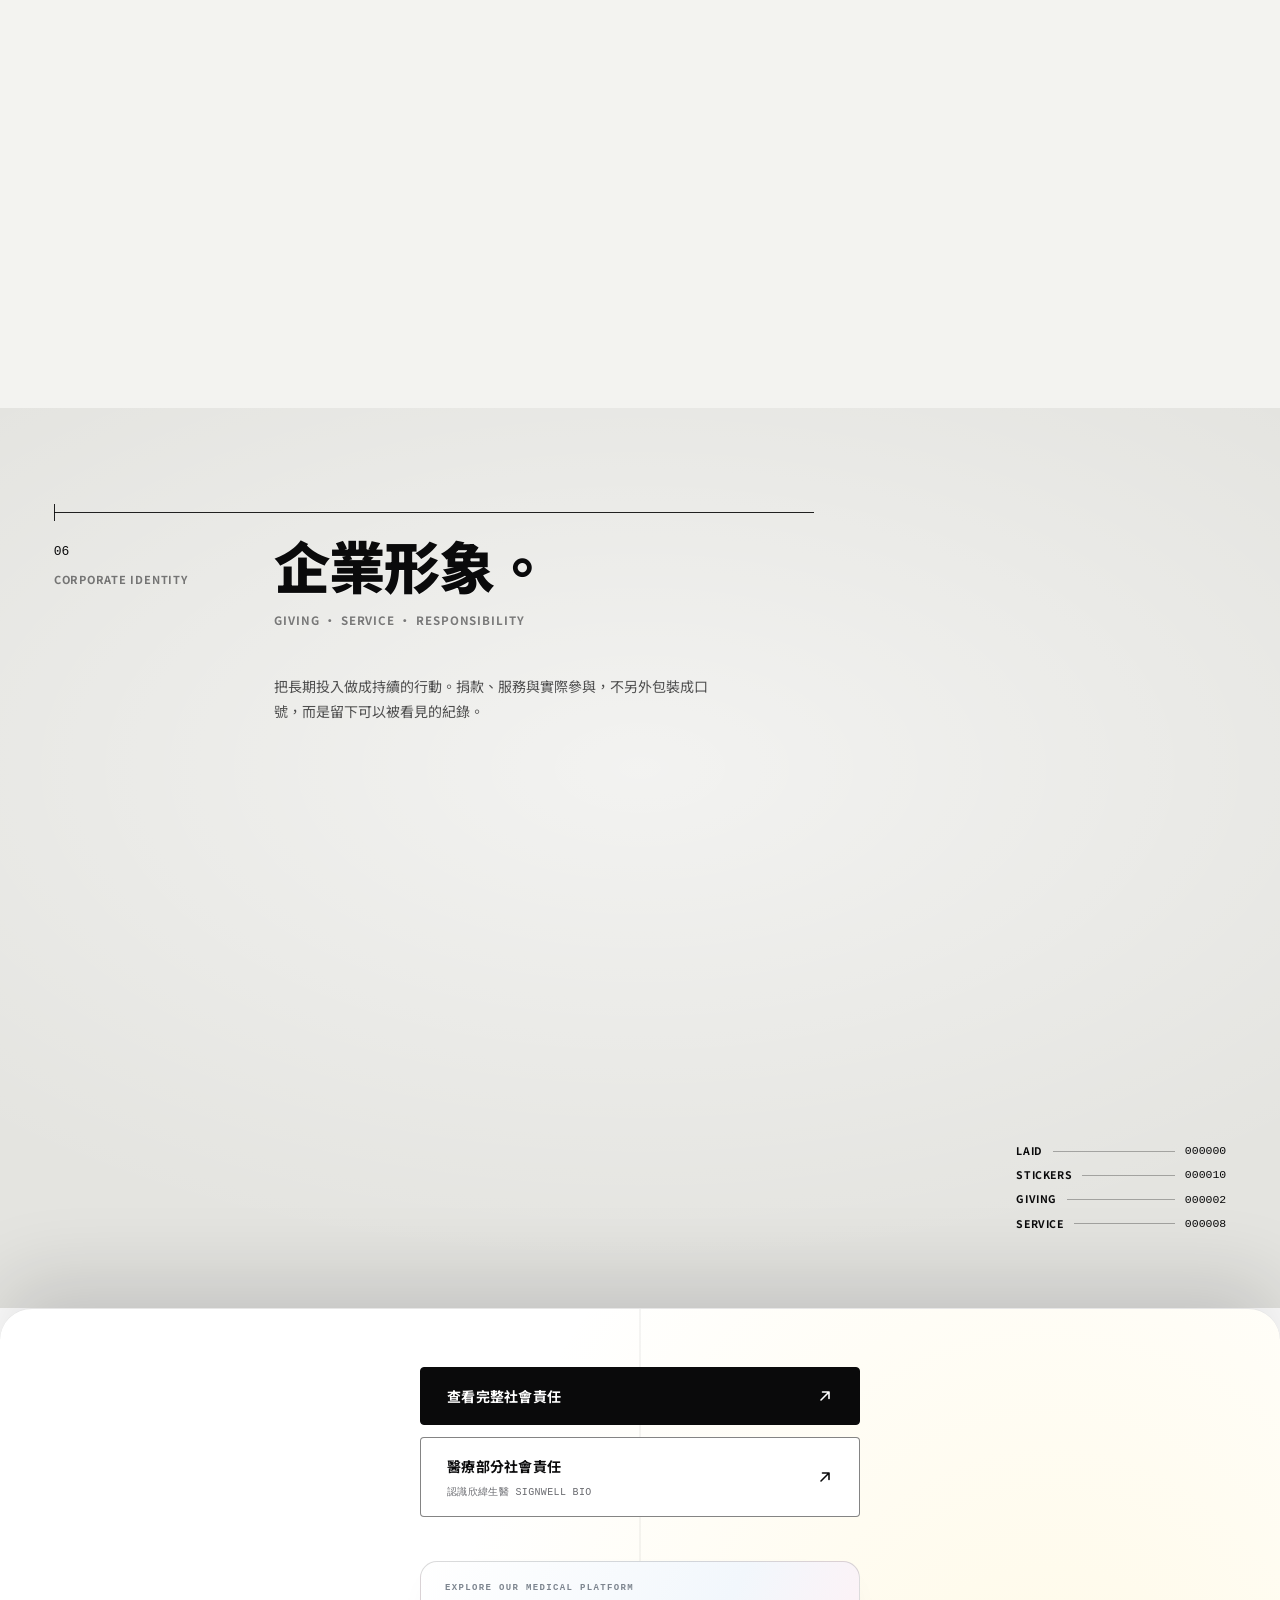
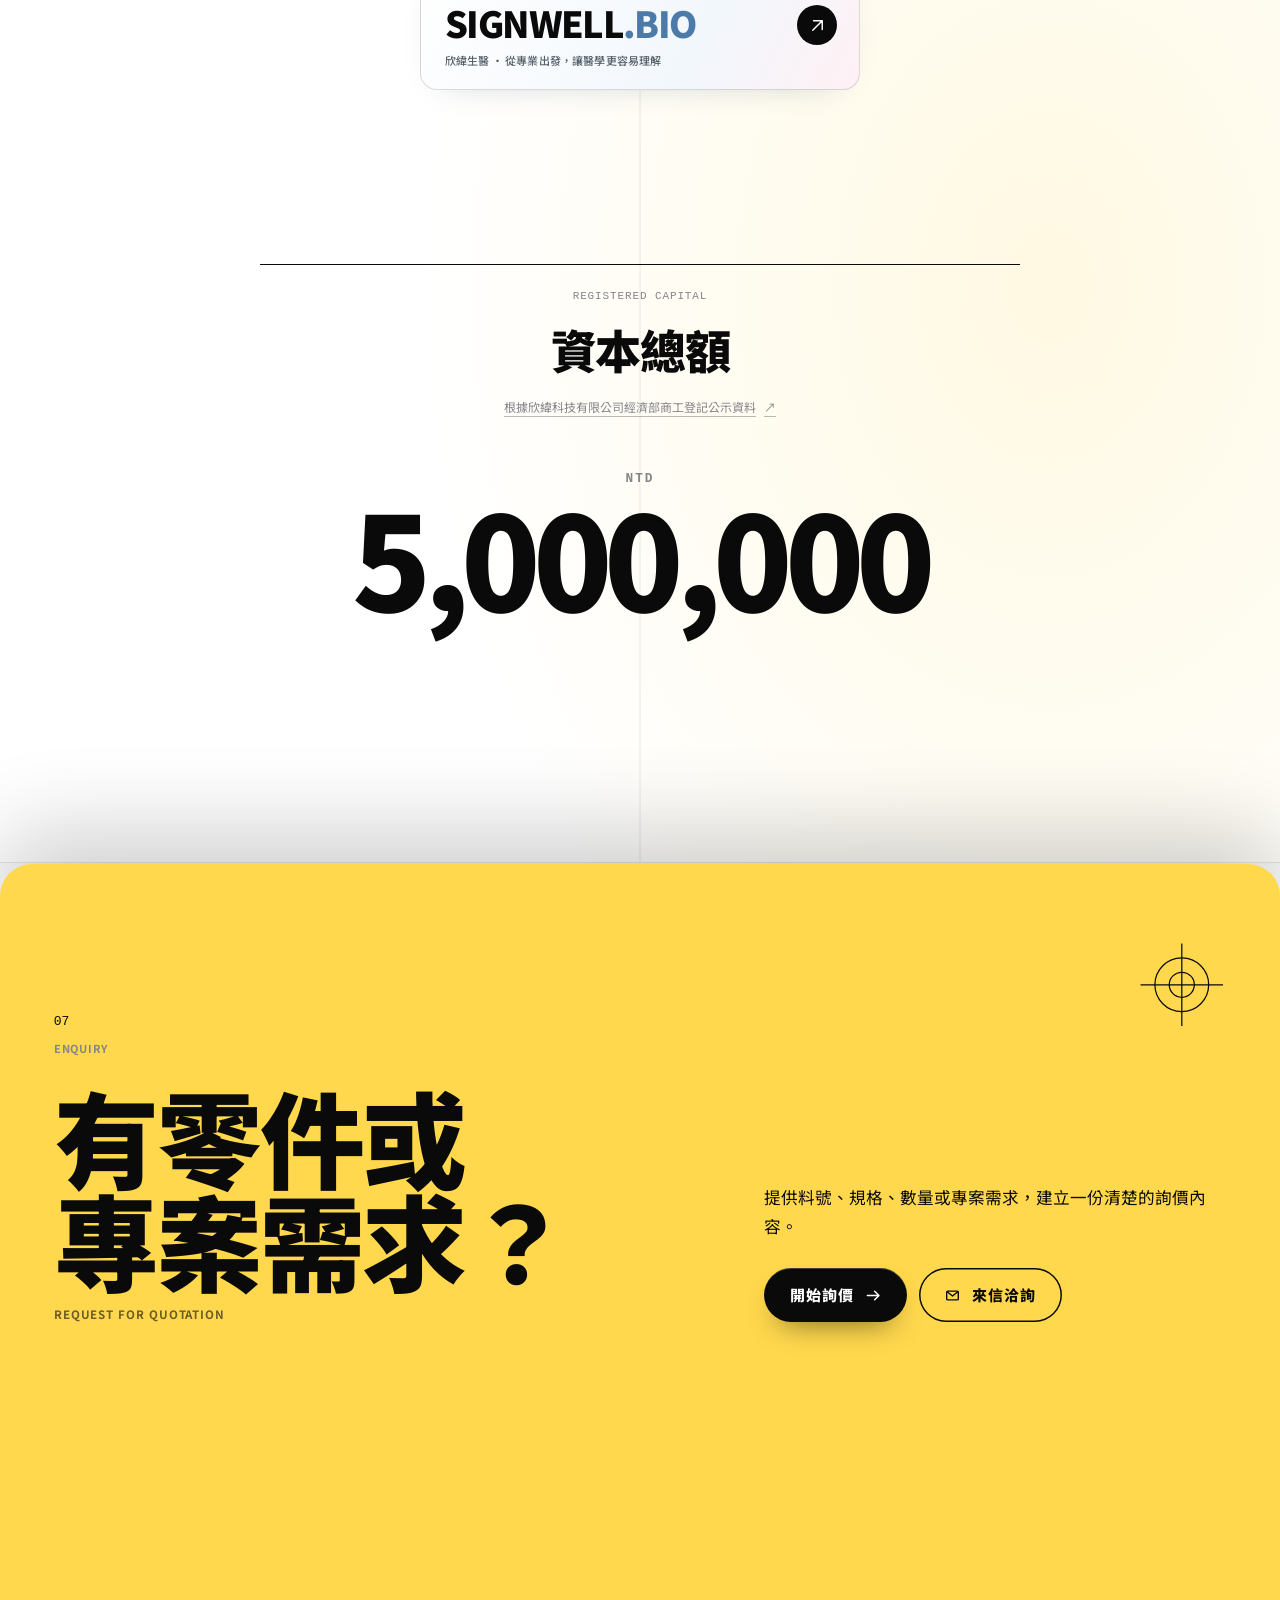
==== commit 77cbe3b8: "perf: serve GPU-stabilized 3D assets with fresh cache version" ====
--- a/index.html
+++ b/index.html
@@ -21,10 +21,10 @@
 <link rel="preload" href="assets/fonts/archivo-var.woff" as="font" type="font/woff" crossorigin>
 <link rel="stylesheet" href="assets/css/site.css?v=20261013-gpu2">
 <script>document.documentElement.classList.replace('no-js','js')</script>
-<script defer src="assets/js/app.js?v=20261017-rfq-navfix1"></script>
+<script defer src="assets/js/app.js?v=20261017-techgpu3"></script>
 <script defer src="assets/js/belowfold.js?v=20261008-catalog1"></script>
 <script defer src="assets/js/gpu-lifecycle.js?v=20261013-gpu2"></script>
-<script defer src="assets/js/service-tape.js?v=20261013-gpu2"></script>
+<script defer src="assets/js/service-tape.js?v=20261017-techgpu3"></script>
 <script type="application/ld+json">{"@context": "https://schema.org", "@type": "Organization", "name": "欣緯科技有限公司", "alternateName": "SIGNWELL", "email": "luca.sinwell@gmail.com", "taxID": "24389585", "sameAs": ["https://findbiz.nat.gov.tw/fts/company/24389585"]}</script>
 <style id="software-entry-style">
 body[data-page="home"] .hero-actions .btn--software{min-height:48px;gap:12px;border:1px solid rgba(136,171,255,.44);background:linear-gradient(110deg,rgba(45,92,196,.26),rgba(255,255,255,.075));color:#f4f7ff;box-shadow:inset 0 1px 0 rgba(255,255,255,.14);-webkit-backdrop-filter:blur(14px);backdrop-filter:blur(14px);transition:background .25s,border-color .25s,transform .25s}
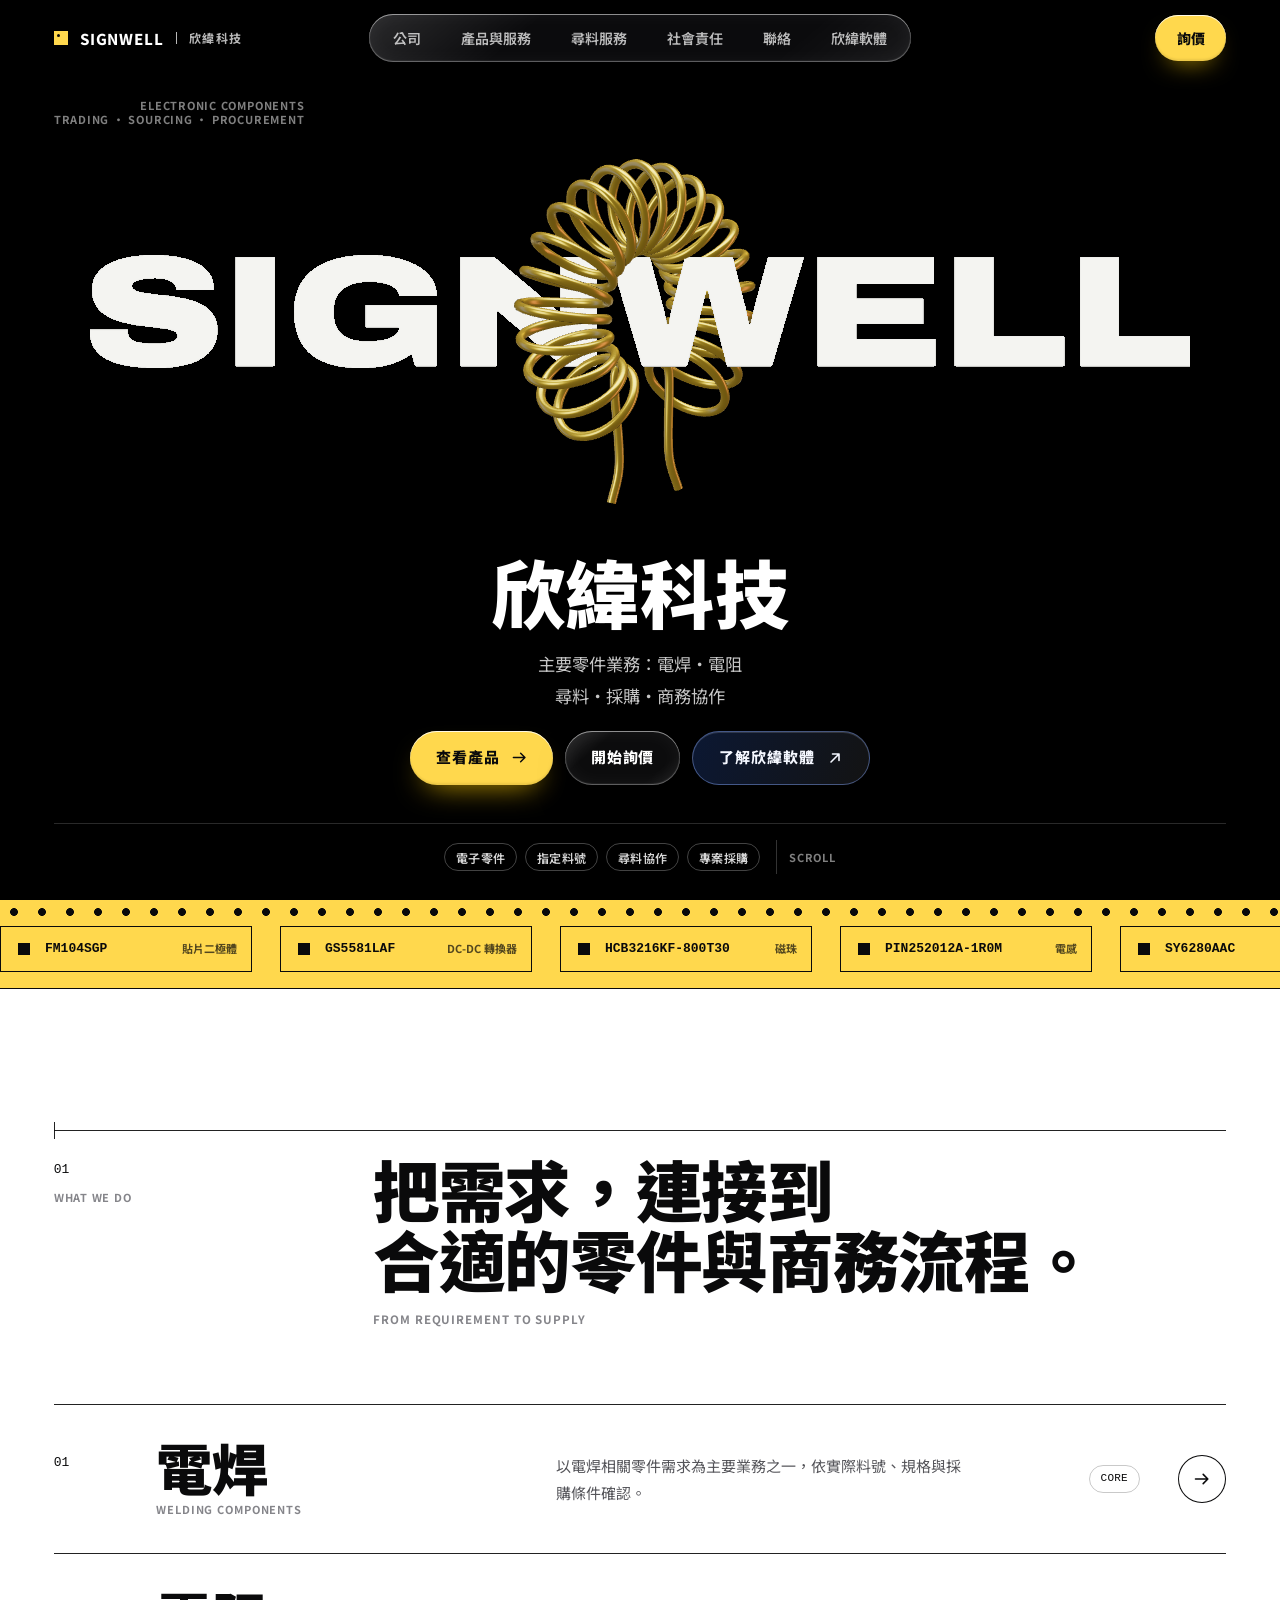
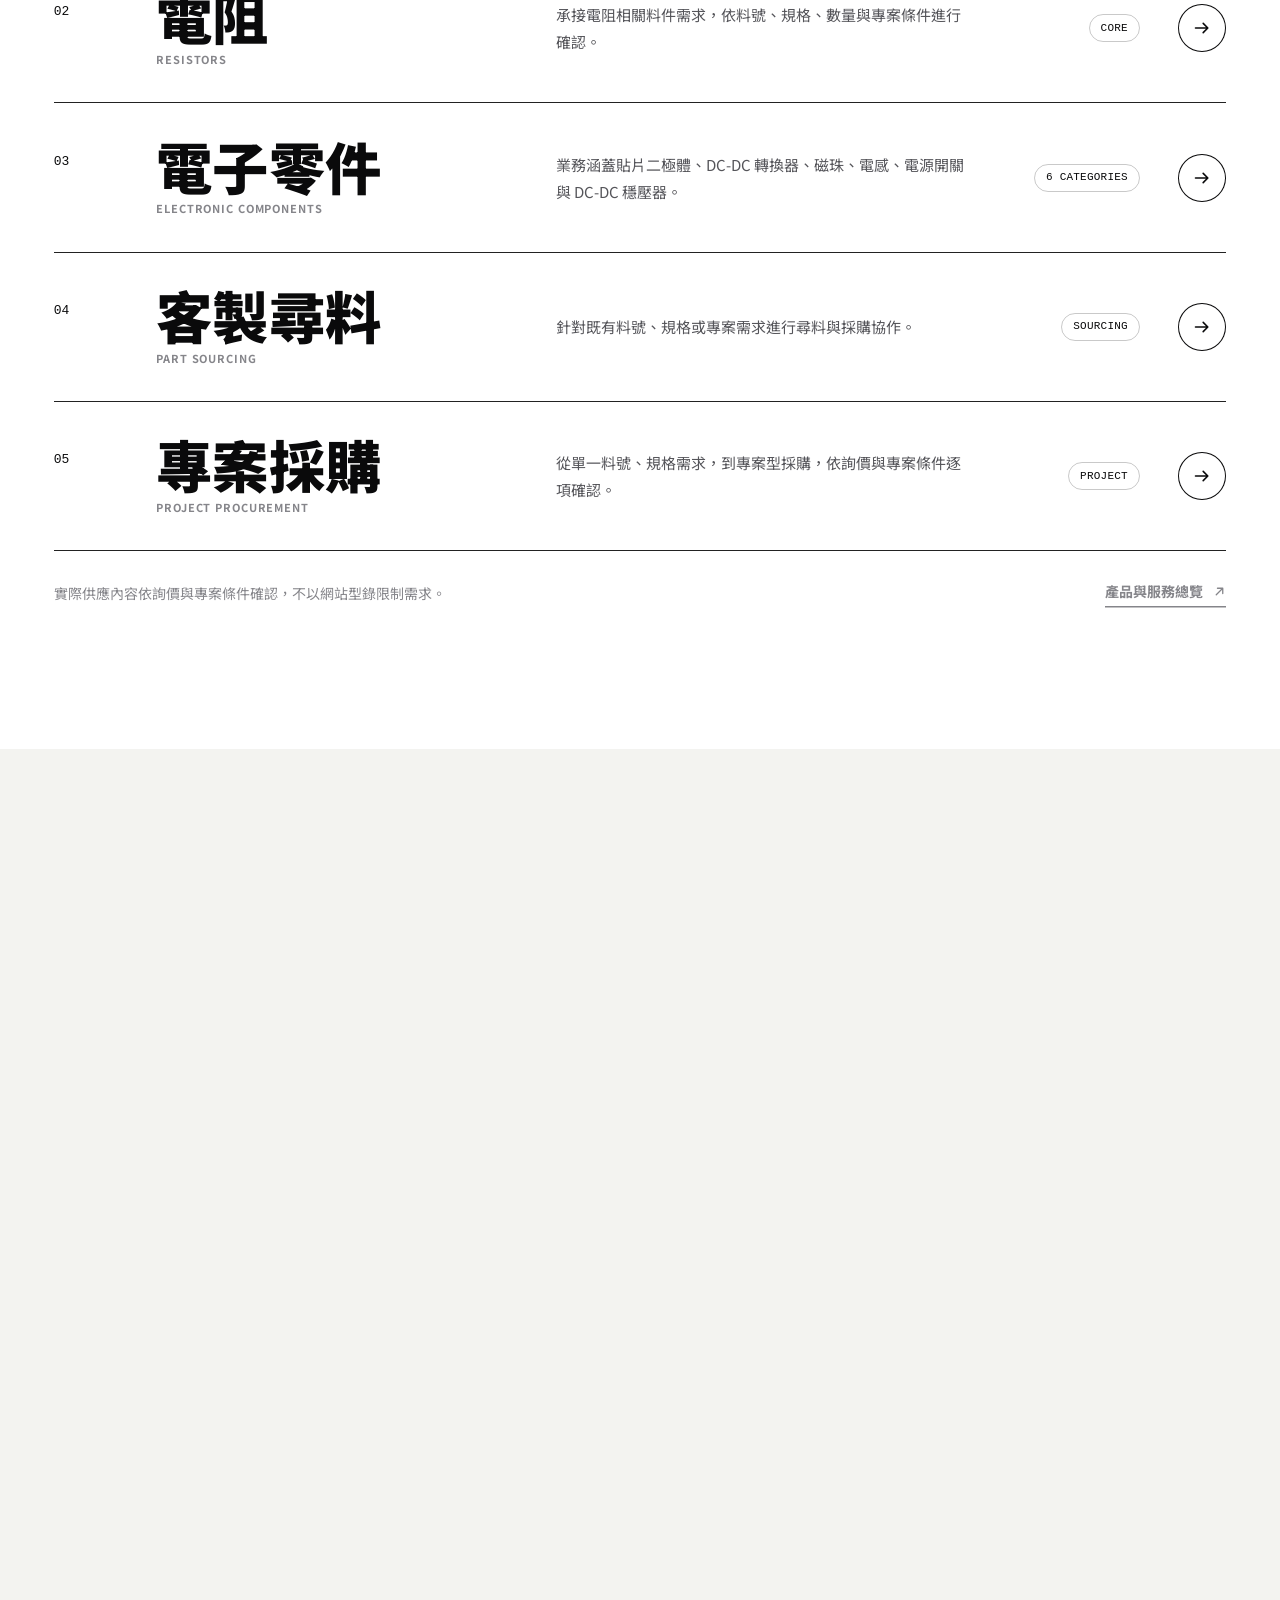
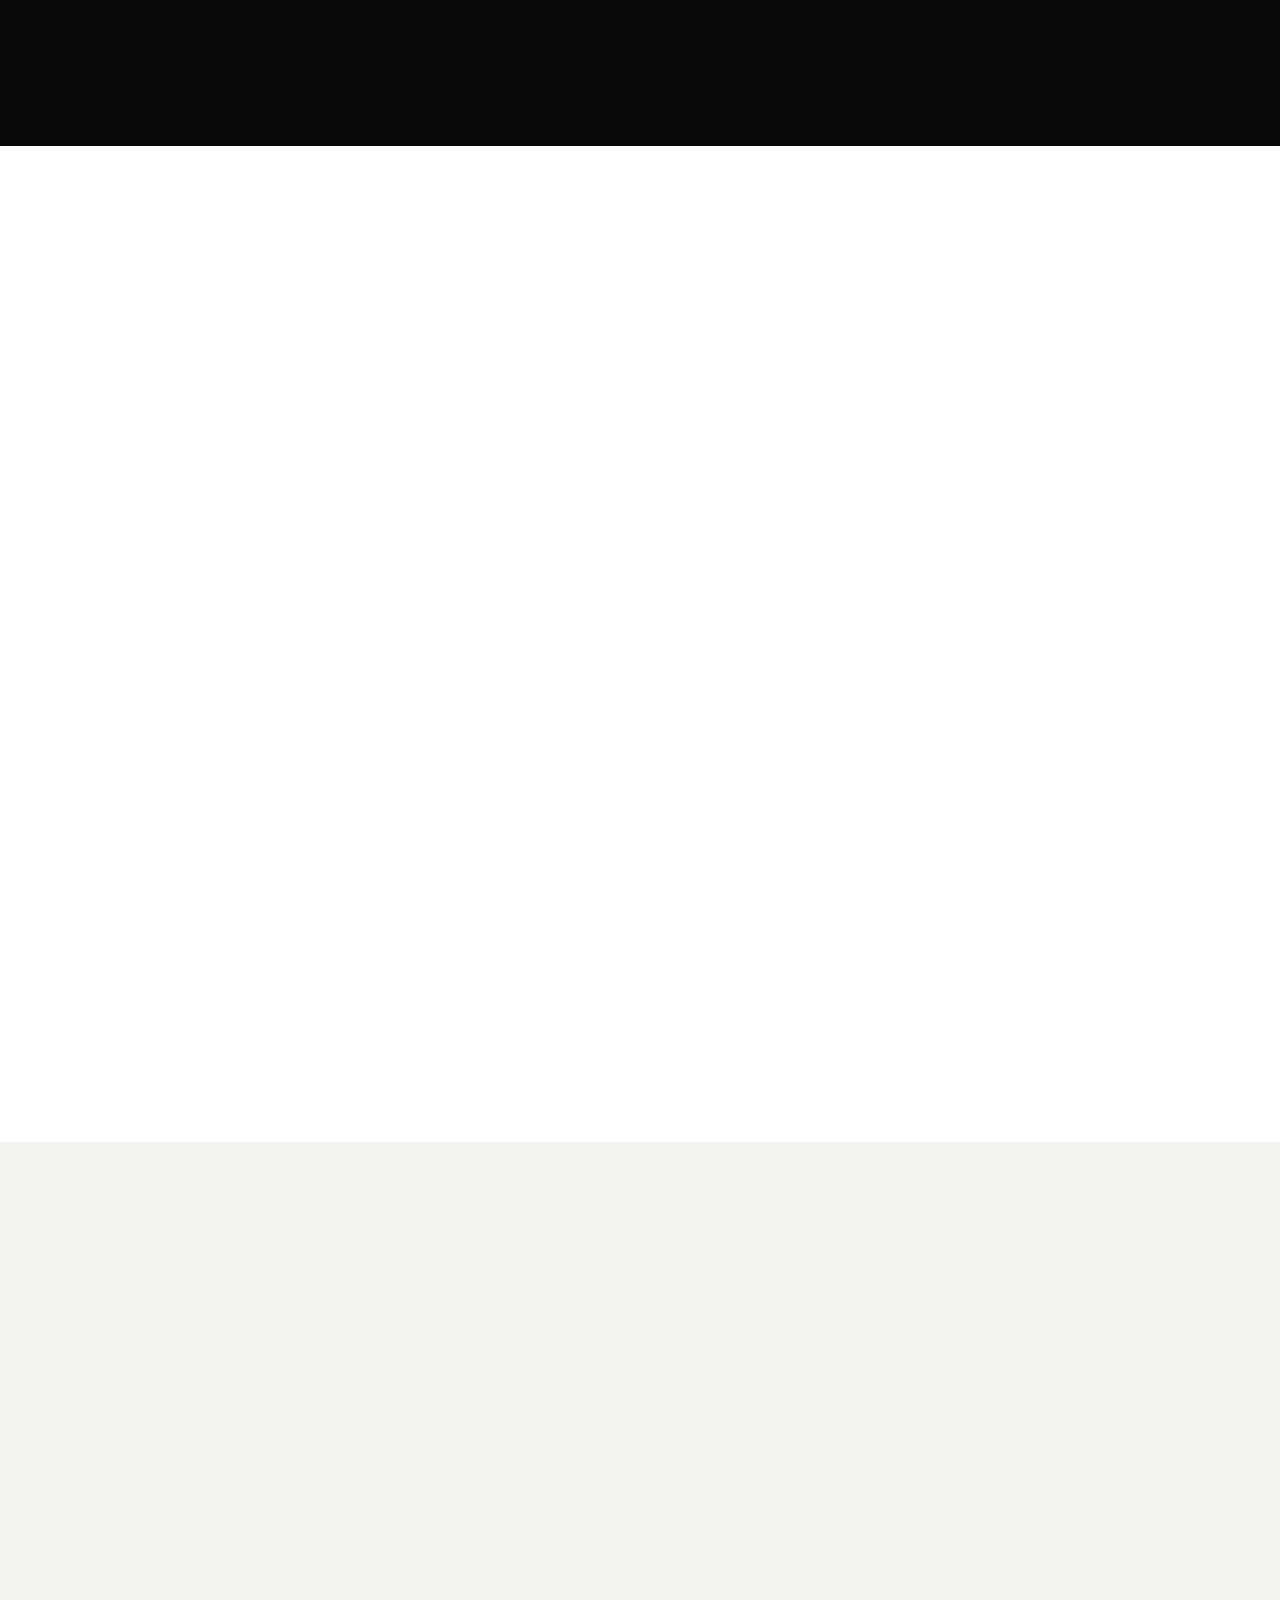
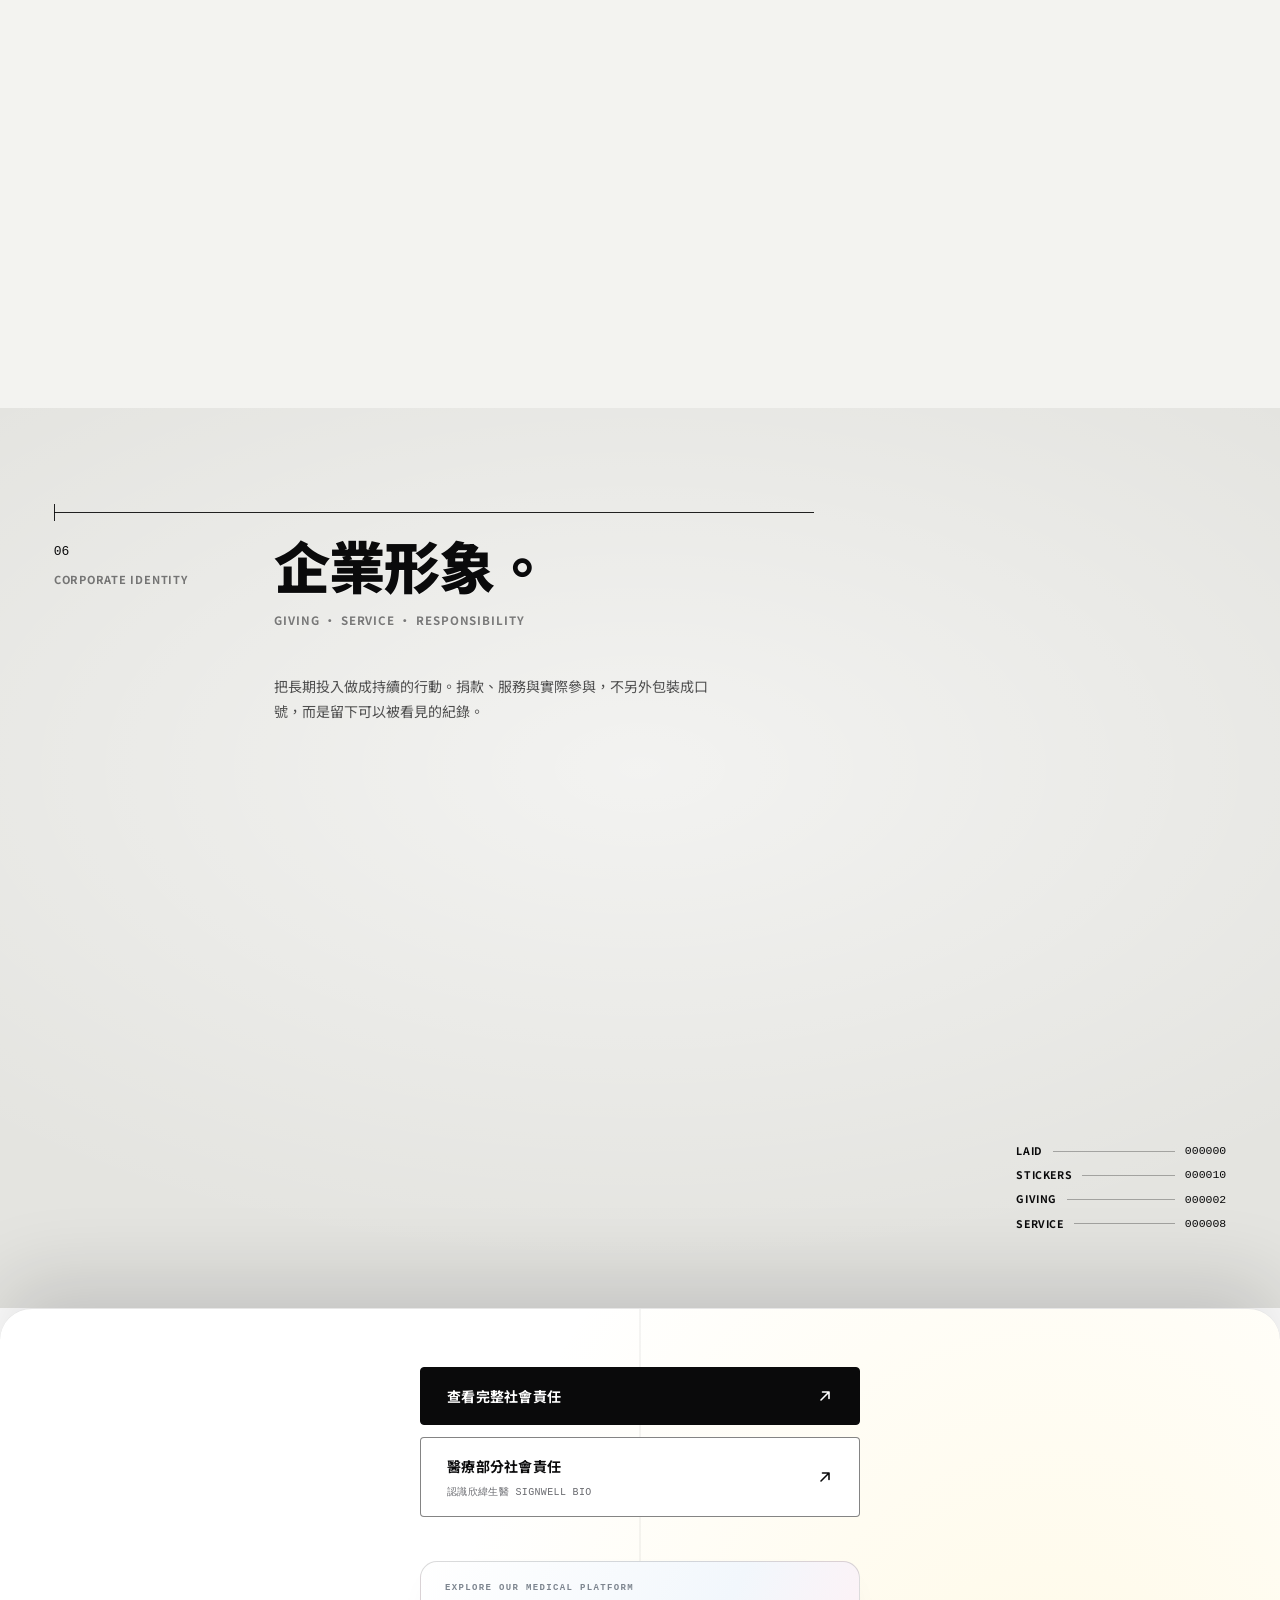
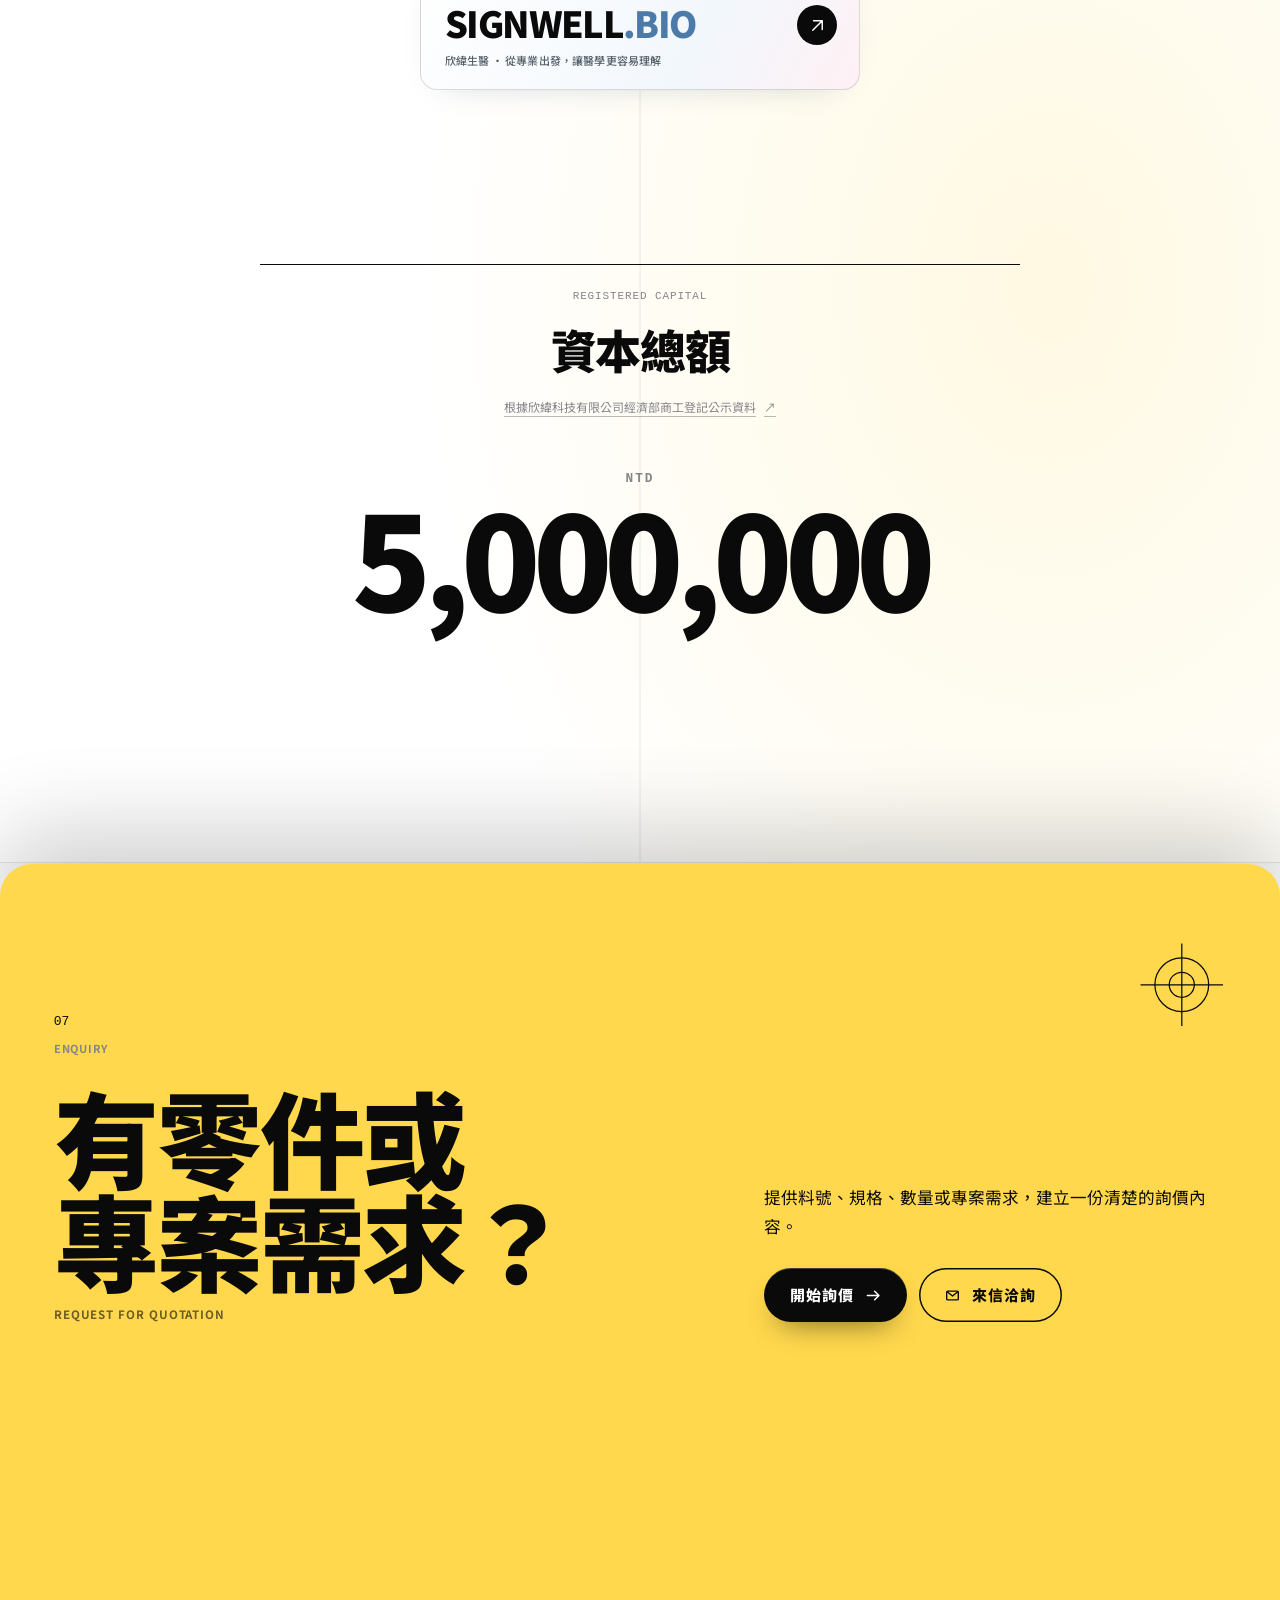
==== commit 53fa12f3: "fix: load stable 3D renderer and Safari compositor updates without stale cache" ====
--- a/index.html
+++ b/index.html
@@ -19,12 +19,12 @@
 <link rel="preconnect" href="https://fonts.gstatic.com" crossorigin>
 <link rel="stylesheet" href="https://fonts.googleapis.com/css2?family=Noto+Sans+TC:wght@400;500;700;900&amp;display=swap">
 <link rel="preload" href="assets/fonts/archivo-var.woff" as="font" type="font/woff" crossorigin>
-<link rel="stylesheet" href="assets/css/site.css?v=20261013-gpu2">
+<link rel="stylesheet" href="assets/css/site.css?v=20261017-techgpu4">
 <script>document.documentElement.classList.replace('no-js','js')</script>
-<script defer src="assets/js/app.js?v=20261017-techgpu3"></script>
+<script defer src="assets/js/app.js?v=20261017-techgpu4"></script>
 <script defer src="assets/js/belowfold.js?v=20261008-catalog1"></script>
 <script defer src="assets/js/gpu-lifecycle.js?v=20261013-gpu2"></script>
-<script defer src="assets/js/service-tape.js?v=20261017-techgpu3"></script>
+<script defer src="assets/js/service-tape.js?v=20261017-techgpu4"></script>
 <script type="application/ld+json">{"@context": "https://schema.org", "@type": "Organization", "name": "欣緯科技有限公司", "alternateName": "SIGNWELL", "email": "luca.sinwell@gmail.com", "taxID": "24389585", "sameAs": ["https://findbiz.nat.gov.tw/fts/company/24389585"]}</script>
 <style id="software-entry-style">
 body[data-page="home"] .hero-actions .btn--software{min-height:48px;gap:12px;border:1px solid rgba(136,171,255,.44);background:linear-gradient(110deg,rgba(45,92,196,.26),rgba(255,255,255,.075));color:#f4f7ff;box-shadow:inset 0 1px 0 rgba(255,255,255,.14);-webkit-backdrop-filter:blur(14px);backdrop-filter:blur(14px);transition:background .25s,border-color .25s,transform .25s}
--- a/assets/css/site.css
+++ b/assets/css/site.css
@@ -1279,3 +1279,13 @@
 .tape-track:not(.gpu-paused){will-change:transform}
 .chain-wire:not(.gpu-paused)::after,.scroll-cue i:not(.gpu-paused)::after{will-change:transform}
 html:not(.is-page-leaving):not([data-nav-enter])::after{will-change:auto}
+
+/* On iOS Safari, animating opacity of an actively drawn WebGL surface can
+   trigger an extra compositor layer while its drawing buffer is swapping.
+   Keep the one-time page copy fades, but show each canvas only after its first
+   successful frame instead of cross-fading the GPU backing texture. */
+@supports (-webkit-touch-callout: none) {
+  .hero-stage canvas,
+  .lib-stage canvas,
+  .tape-stage canvas { transition: none; }
+}
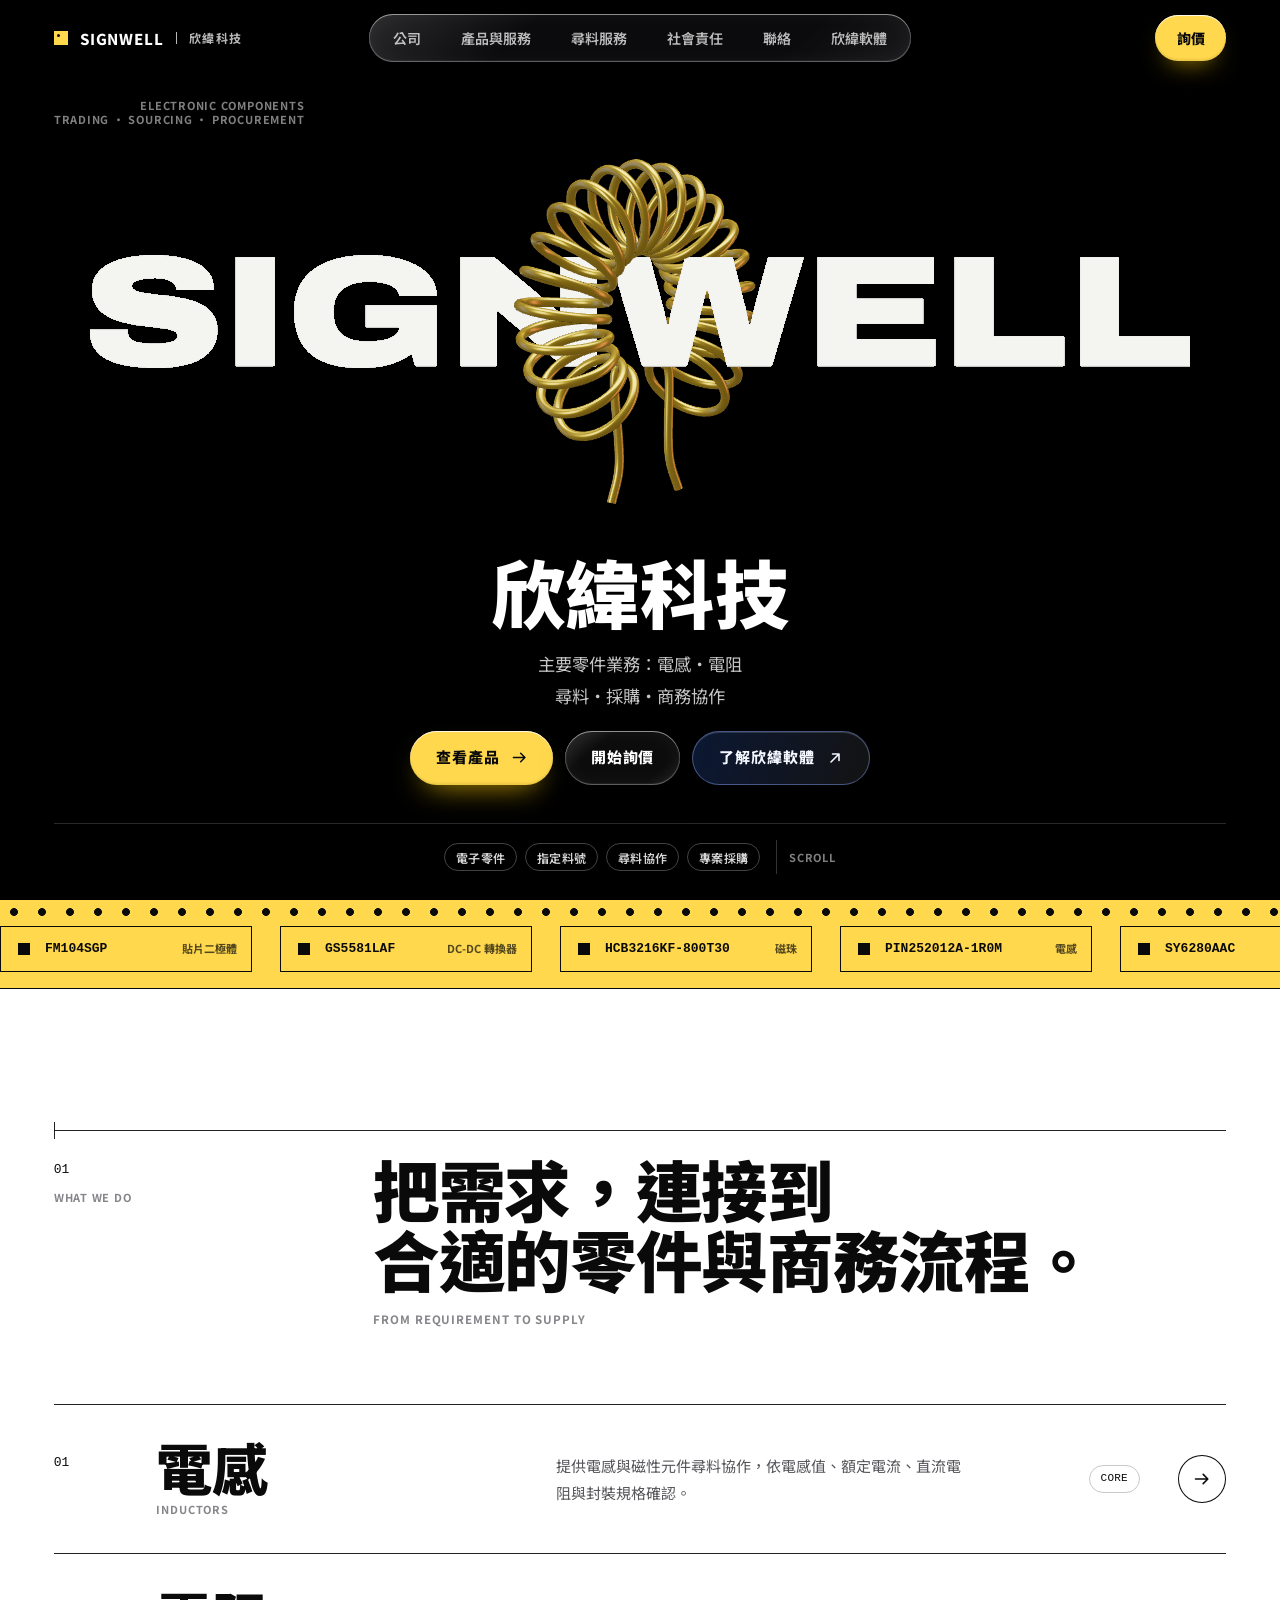
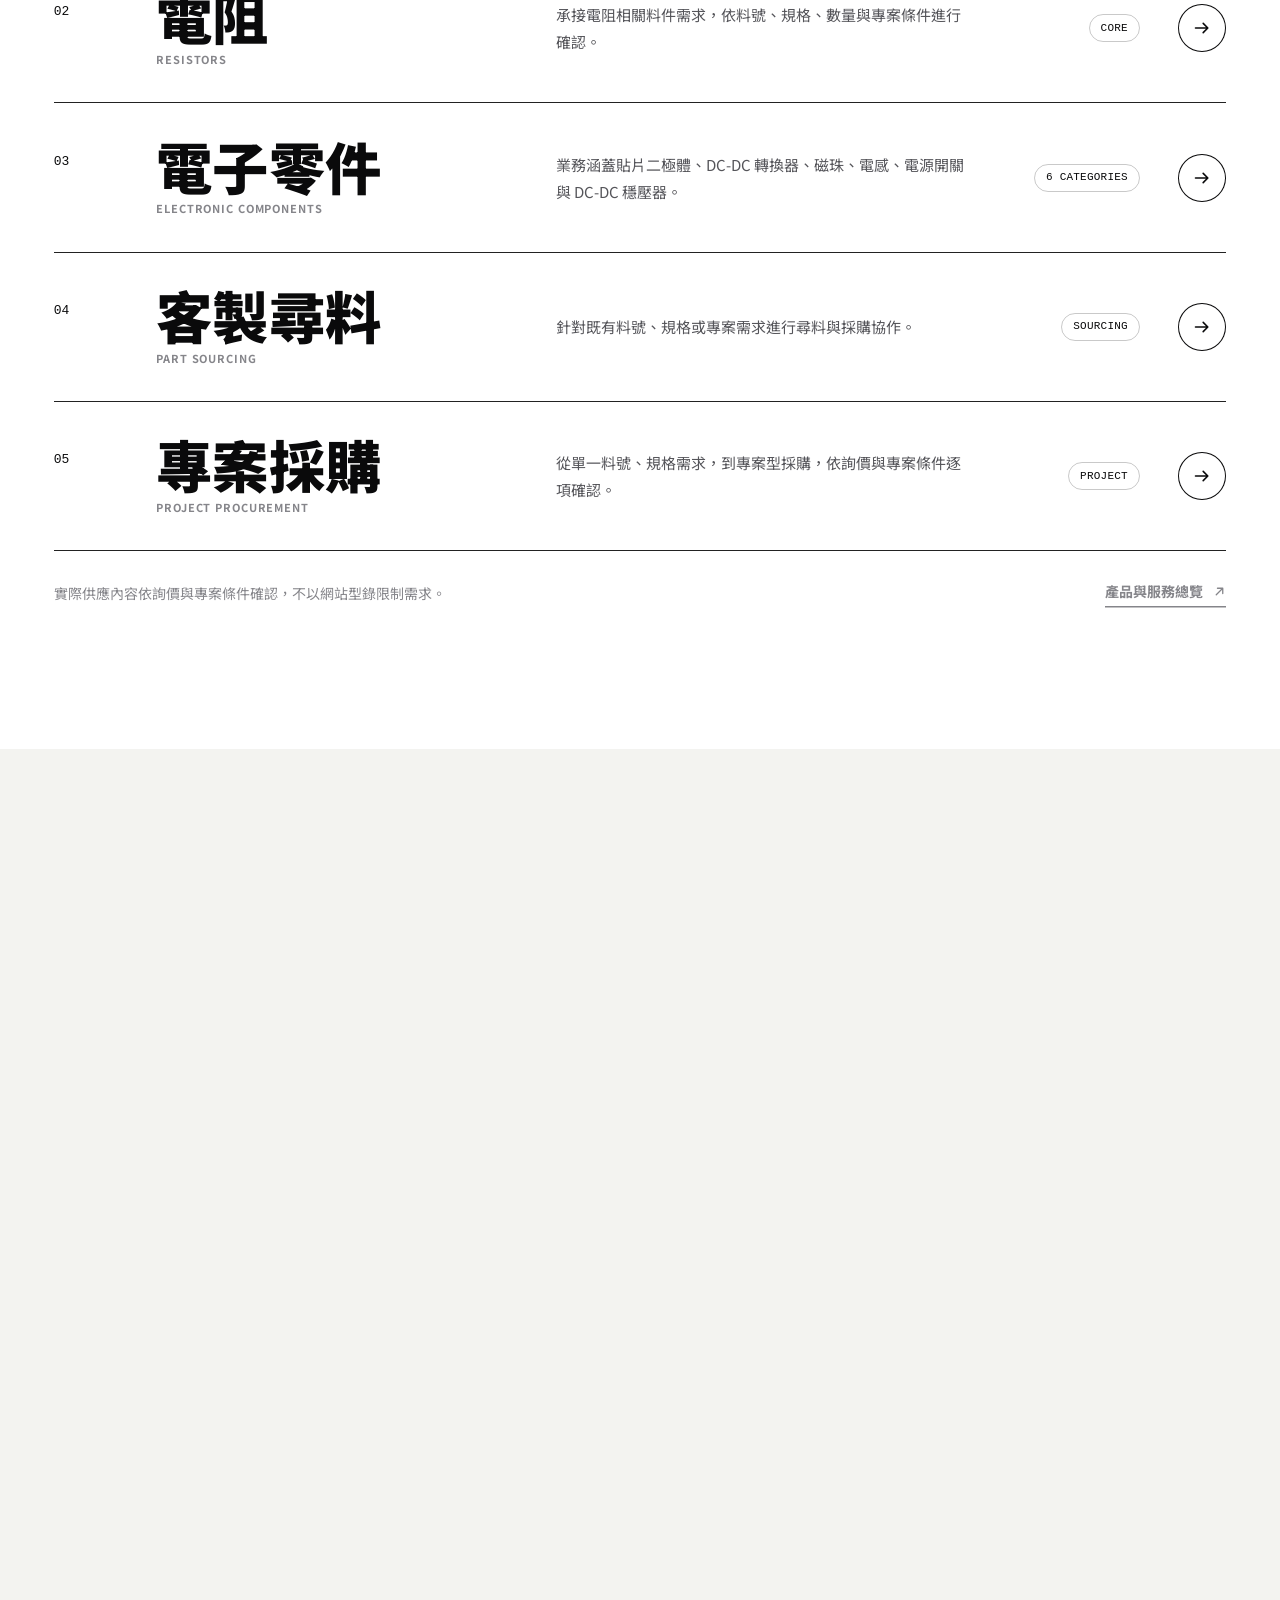
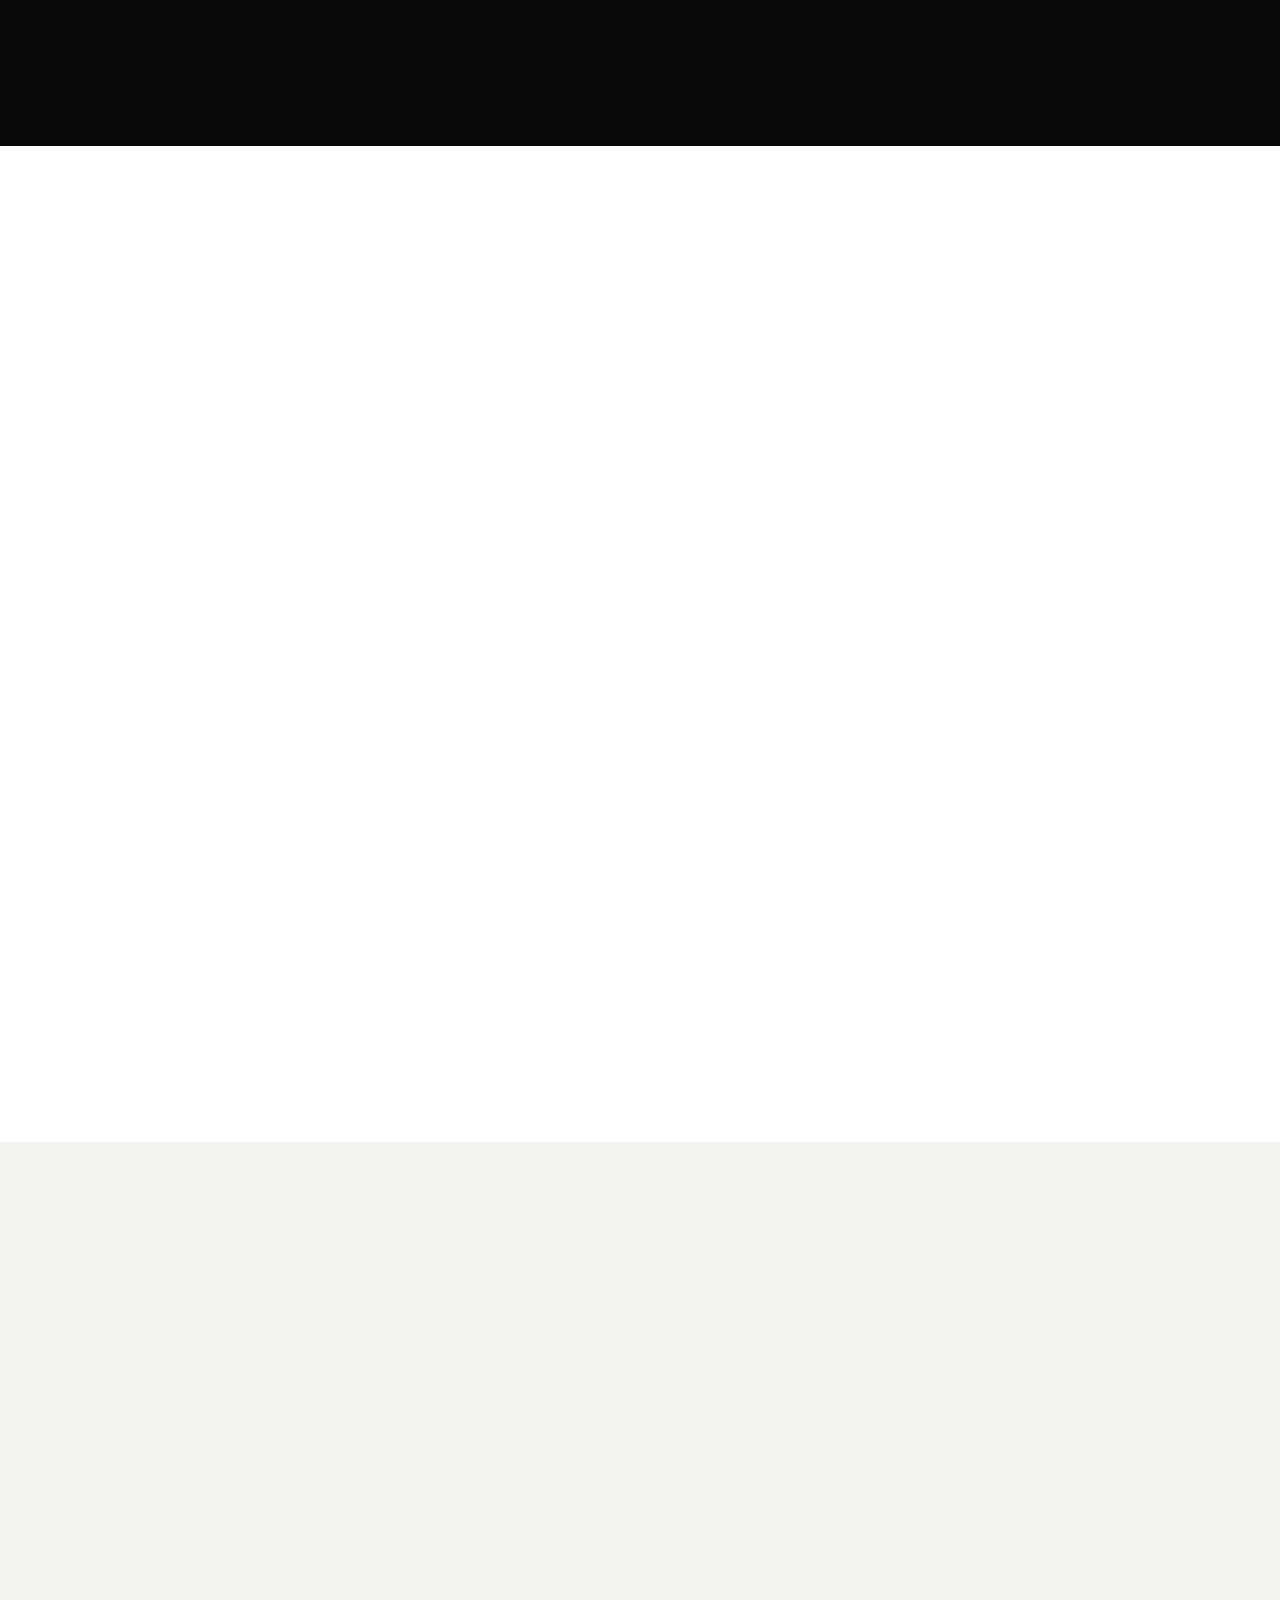
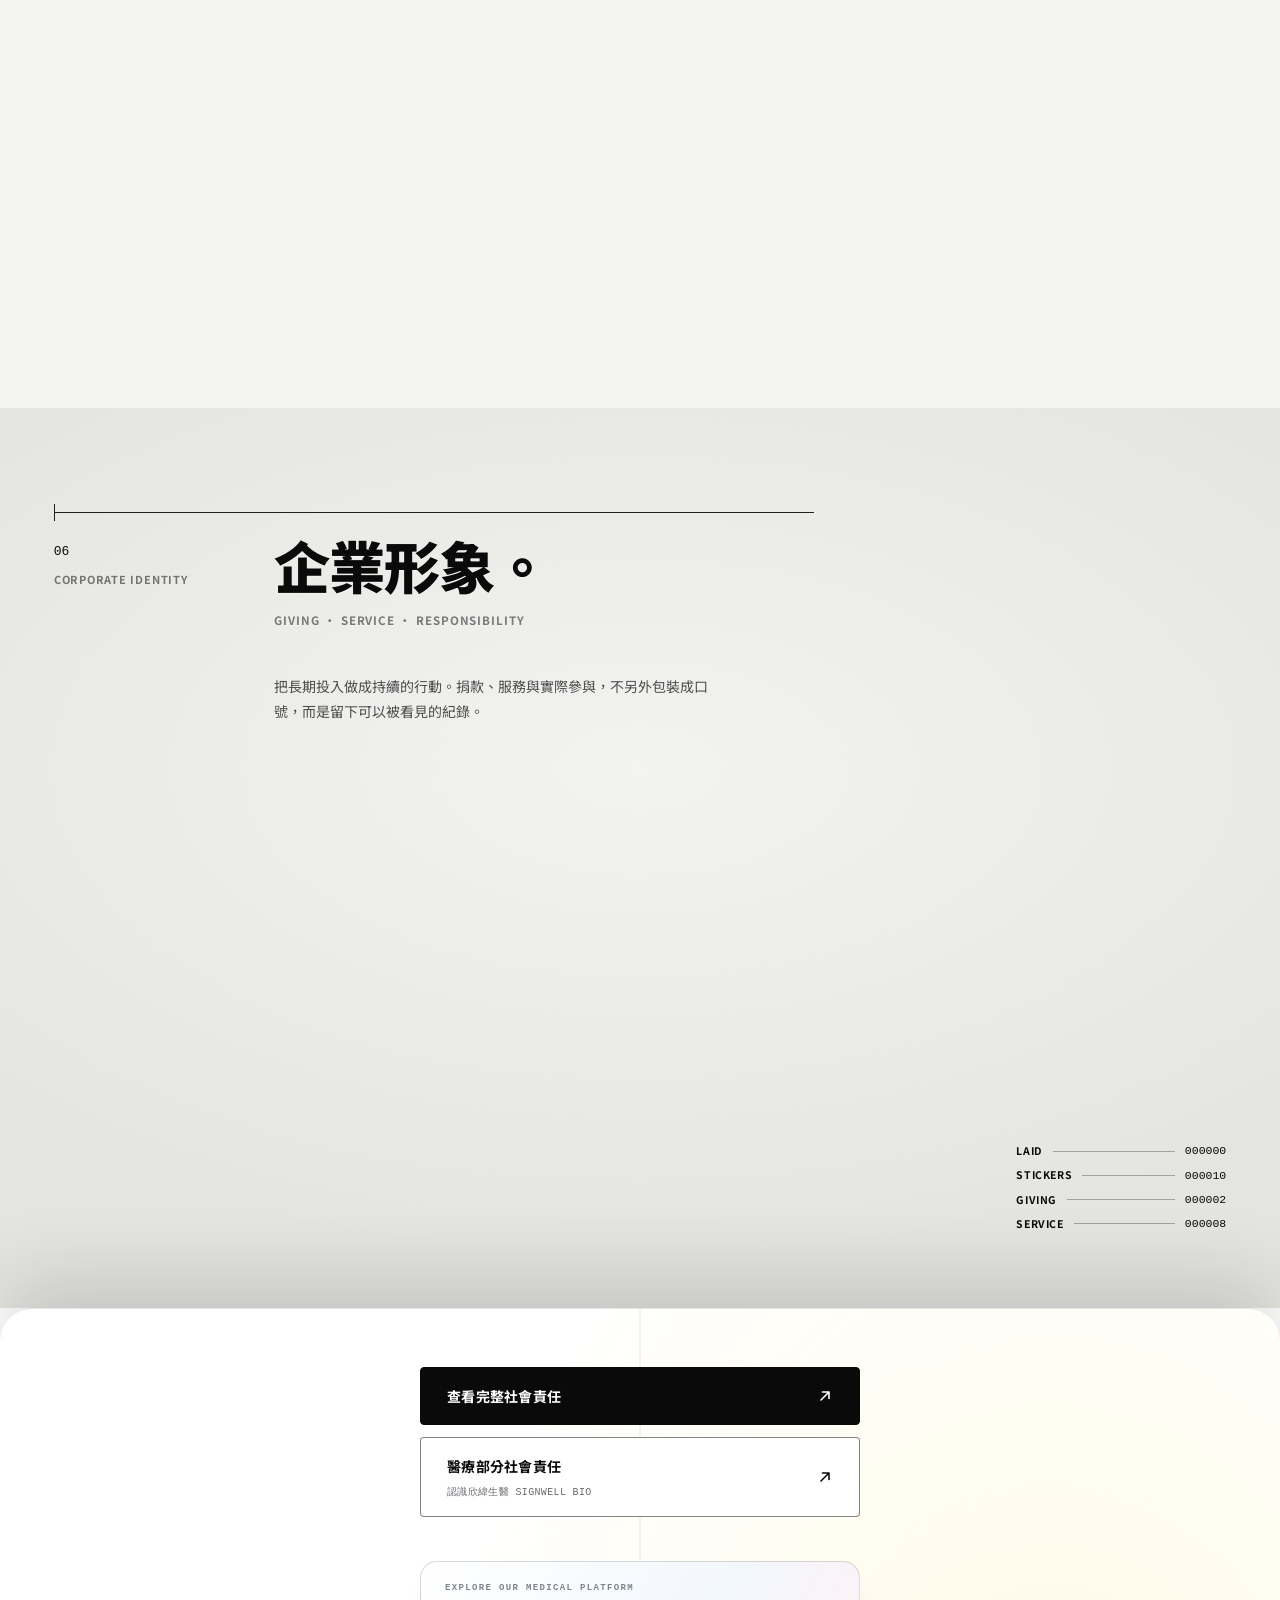
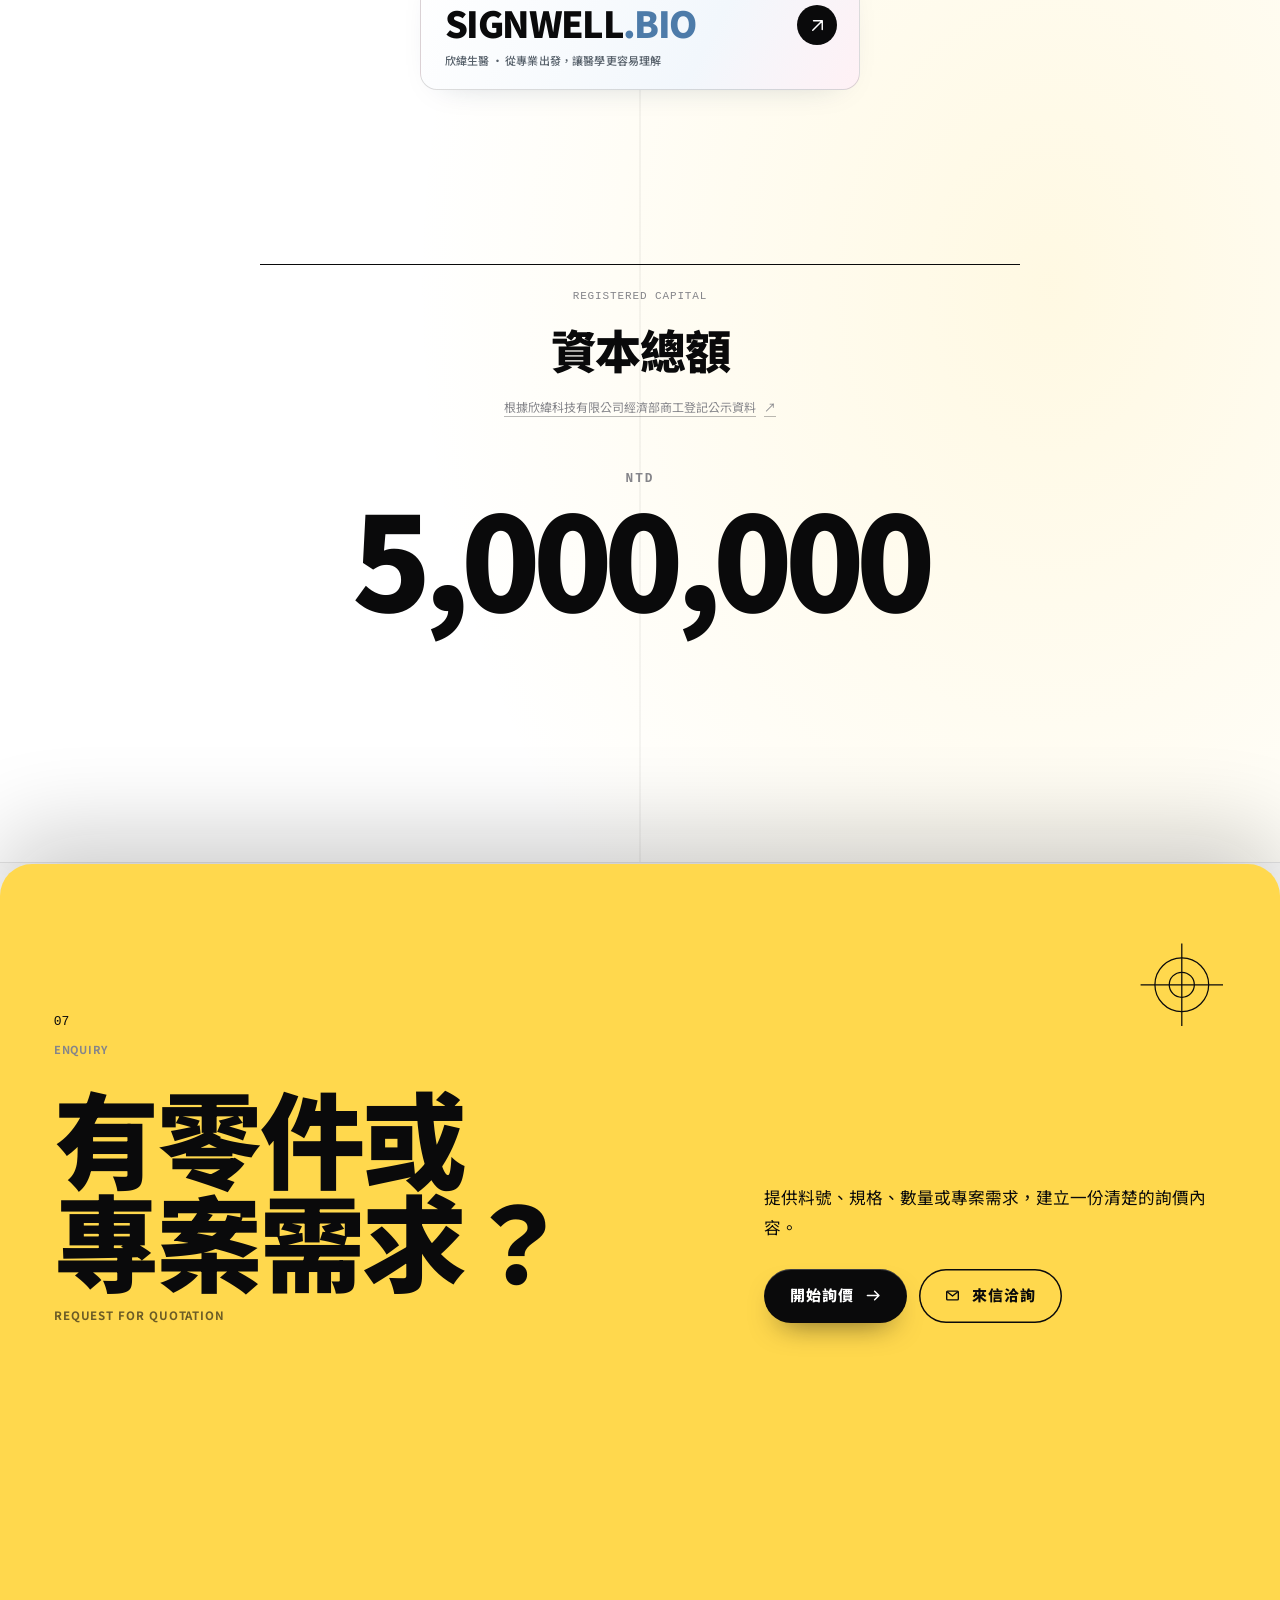
==== commit fbca1e75: "fix: correct core product category from welding to inductors across corporate site" ====
--- a/index.html
+++ b/index.html
@@ -6,13 +6,13 @@
 <meta charset="utf-8">
 <meta name="viewport" content="width=device-width,initial-scale=1,viewport-fit=cover">
 <title>SIGNWELL 欣緯科技｜電子零件貿易・尋料・採購協作</title>
-<meta name="description" content="欣緯科技 SIGNWELL — 電子零件貿易公司。主要零件業務為電焊與電阻，並提供電子零件尋料、指定料號與專案採購協作。">
+<meta name="description" content="欣緯科技 SIGNWELL — 電子零件貿易公司。主要零件業務為電感與電阻，並提供電子零件尋料、指定料號與專案採購協作。">
 <meta name="theme-color" content="#0a0a0b">
 <meta name="format-detection" content="telephone=no">
 <meta property="og:type" content="website">
 <meta property="og:site_name" content="SIGNWELL 欣緯科技">
 <meta property="og:title" content="SIGNWELL 欣緯科技｜電子零件貿易・尋料・採購協作">
-<meta property="og:description" content="欣緯科技 SIGNWELL — 電子零件貿易公司。主要零件業務為電焊與電阻，並提供電子零件尋料、指定料號與專案採購協作。">
+<meta property="og:description" content="欣緯科技 SIGNWELL — 電子零件貿易公司。主要零件業務為電感與電阻，並提供電子零件尋料、指定料號與專案採購協作。">
 <meta property="og:locale" content="zh_TW">
 <link rel="icon" href="assets/favicon.svg" type="image/svg+xml">
 <link rel="preconnect" href="https://fonts.googleapis.com">
@@ -138,19 +138,19 @@
 </header>
 <svg width="0" height="0" style="position:absolute;overflow:hidden" aria-hidden="true" focusable="false">
   <defs>
-    <symbol id="art-weld" viewBox="0 0 200 200">
-      <g fill="none" stroke="currentColor" stroke-width="2.2" stroke-linejoin="round" stroke-linecap="round">
-        <path d="M22 150h62l12-34h8l12 34h62v18H22z"/>
-        <path d="M96 116l4-10 4 10"/>
-        <path d="M150 34l-46 66"/>
-        <path d="M156 28l-10 -7-8 11 10 7z"/>
-        <path d="M100 104l-6 6m12-6 8 4m-10 6 2 9m-10-8-7 6" stroke-width="1.8"/>
+    <symbol id="art-inductor" viewBox="0 0 200 200">
+      <g fill="none" stroke="currentColor" stroke-linecap="round" stroke-linejoin="round">
+        <rect x="24" y="64" width="152" height="74" rx="13" stroke-width="2.4"/>
+        <rect x="35" y="75" width="130" height="52" rx="7" stroke-width="1.1" opacity=".45"/>
+        <path d="M24 100H9M176 100h15" stroke-width="4"/>
+        <path d="M43 105h14" stroke-width="3"/>
+        <ellipse cx="67" cy="101" rx="14" ry="24" stroke-width="2.5"/>
+        <ellipse cx="89" cy="101" rx="14" ry="24" stroke-width="2.5"/>
+        <ellipse cx="111" cy="101" rx="14" ry="24" stroke-width="2.5"/>
+        <ellipse cx="133" cy="101" rx="14" ry="24" stroke-width="2.5"/>
+        <path d="M147 105h10" stroke-width="3"/>
+        <path d="M42 151h116M42 147v8M158 147v8" stroke-width="1" opacity=".55"/>
       </g>
-      <g fill="none" stroke="currentColor" stroke-width="1" opacity=".55">
-        <path d="M22 182h156M22 177v10M178 177v10"/>
-        <path d="M84 98a22 22 0 0 1 32 0" stroke-dasharray="2 3"/>
-      </g>
-      <circle cx="100" cy="106" r="3.2" fill="currentColor"/>
     </symbol>
     <symbol id="art-loupe" viewBox="0 0 200 200">
       <g fill="none" stroke="currentColor" stroke-width="2.2" stroke-linejoin="round" stroke-linecap="round">
@@ -203,7 +203,7 @@
       <div class="hero-bottom">
         <h1 class="hero-title rv" id="hero-title"><span class="sr-only">SIGNWELL </span>欣緯科技</h1>
         <div class="hero-side">
-          <p class="hero-lead rv" style="--d:1">主要零件業務：電焊・電阻<br>尋料・採購・商務協作</p>
+          <p class="hero-lead rv" style="--d:1">主要零件業務：電感・電阻<br>尋料・採購・商務協作</p>
           <div class="hero-actions rv" style="--d:2">
             <a class="btn btn--yellow" href="products.html">查看產品<svg class="ico" aria-hidden="true"><use href="#i-arrow"/></svg></a>
             <a class="btn btn--glass lg" href="rfq.html">開始詢價</a>
@@ -243,13 +243,13 @@
     </header>
 
     <div class="svc-list" data-svc-list>
-      <a class="svc rv" href="products.html#welding" data-accent="yellow" data-preview="weld" data-preview-tone="yellow" data-preview-label="Welding components">
+      <a class="svc rv" href="products.html#inductors" data-accent="yellow" data-preview="inductor" data-preview-tone="yellow" data-preview-label="Inductors">
         <span class="svc-num">01</span>
-        <span class="svc-title"><strong>電焊</strong><span class="svc-en">Welding components</span></span>
-        <span class="svc-desc">以電焊相關零件需求為主要業務之一，依實際料號、規格與採購條件確認。</span>
+        <span class="svc-title"><strong>電感</strong><span class="svc-en">Inductors</span></span>
+        <span class="svc-desc">提供電感與磁性元件尋料協作，依電感值、額定電流、直流電阻與封裝規格確認。</span>
         <span class="tag">CORE</span>
         <span class="svc-arrow" aria-hidden="true"><svg><use href="#i-arrow"/></svg></span>
-        <span class="svc-thumb" aria-hidden="true"><svg viewBox="0 0 200 200"><use href="#art-weld"/></svg></span>
+        <span class="svc-thumb" aria-hidden="true"><svg viewBox="0 0 200 200"><use href="#art-inductor"/></svg></span>
       </a>
       <a class="svc rv" href="products.html#resistors" data-accent="blue" data-preview="img:assets/img/parts/axial.webp" data-preview-tone="blue" data-preview-label="Resistors">
         <span class="svc-num">02</span>
